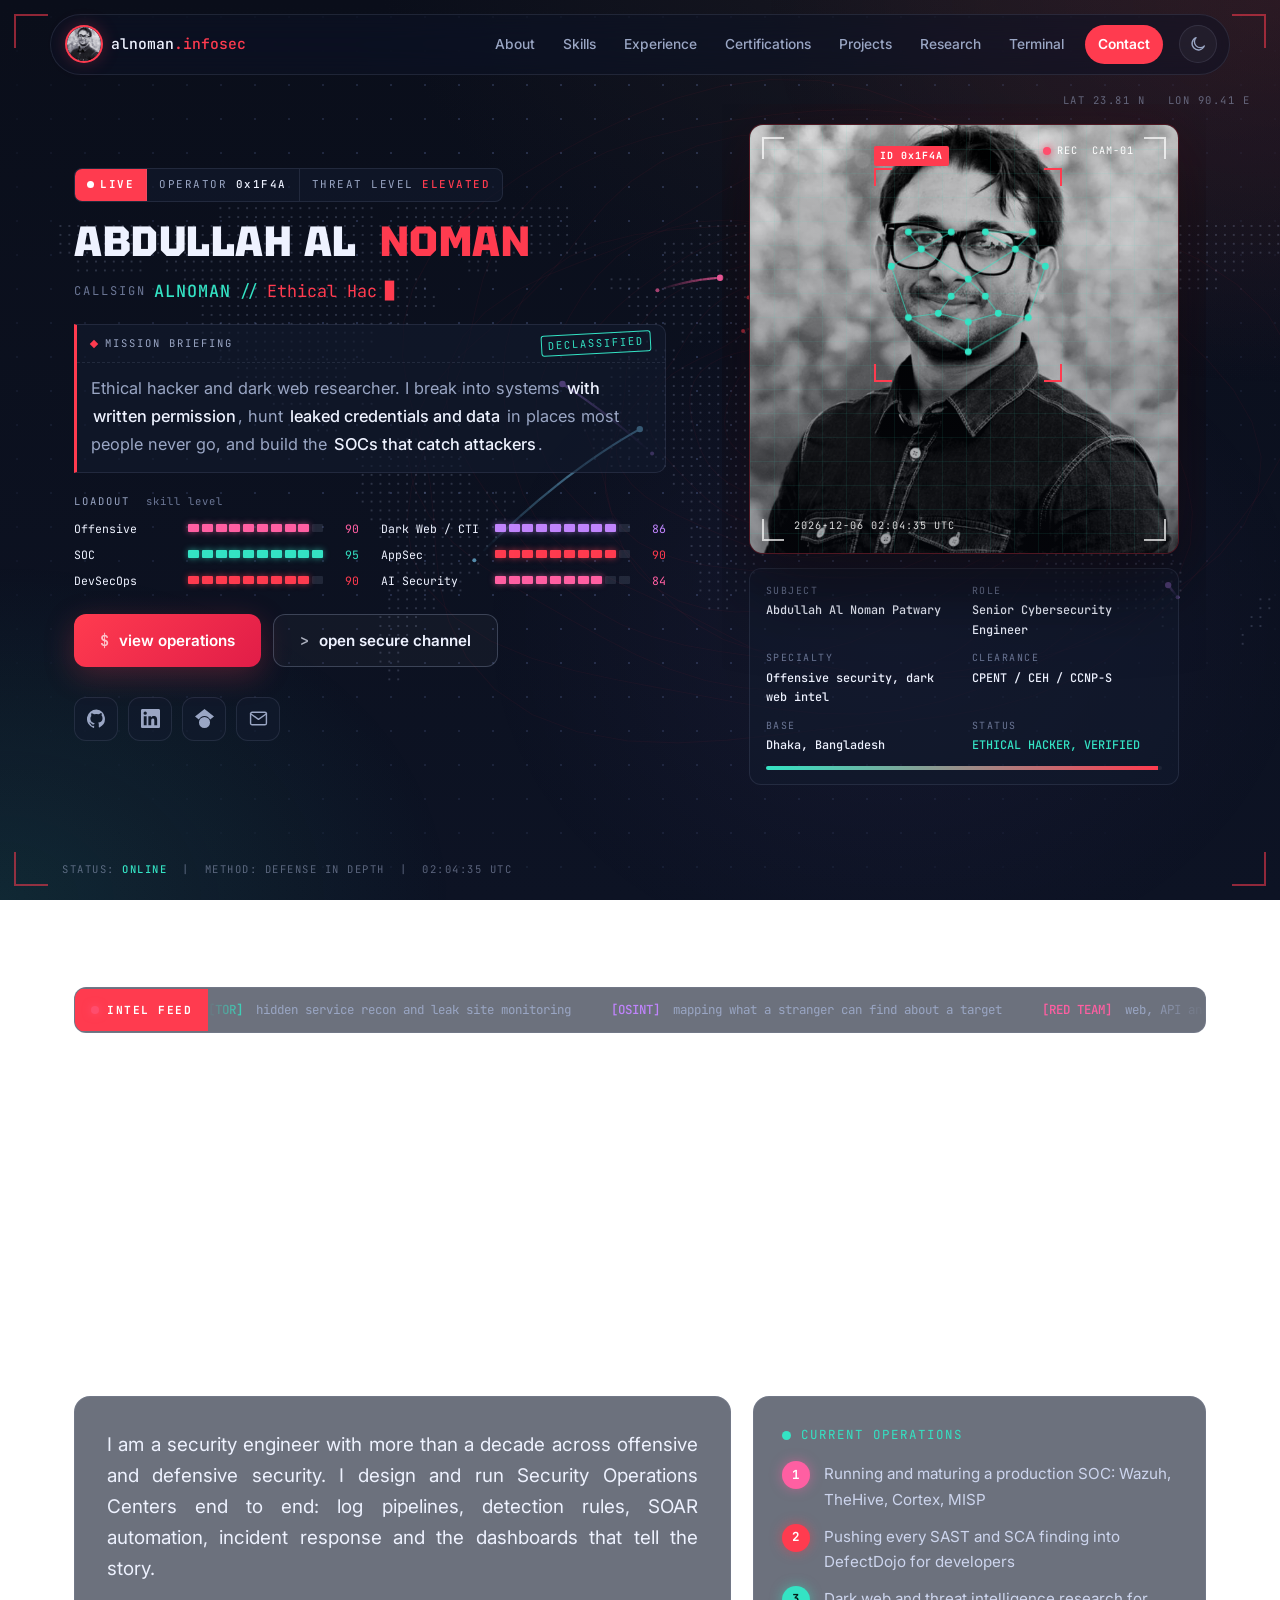
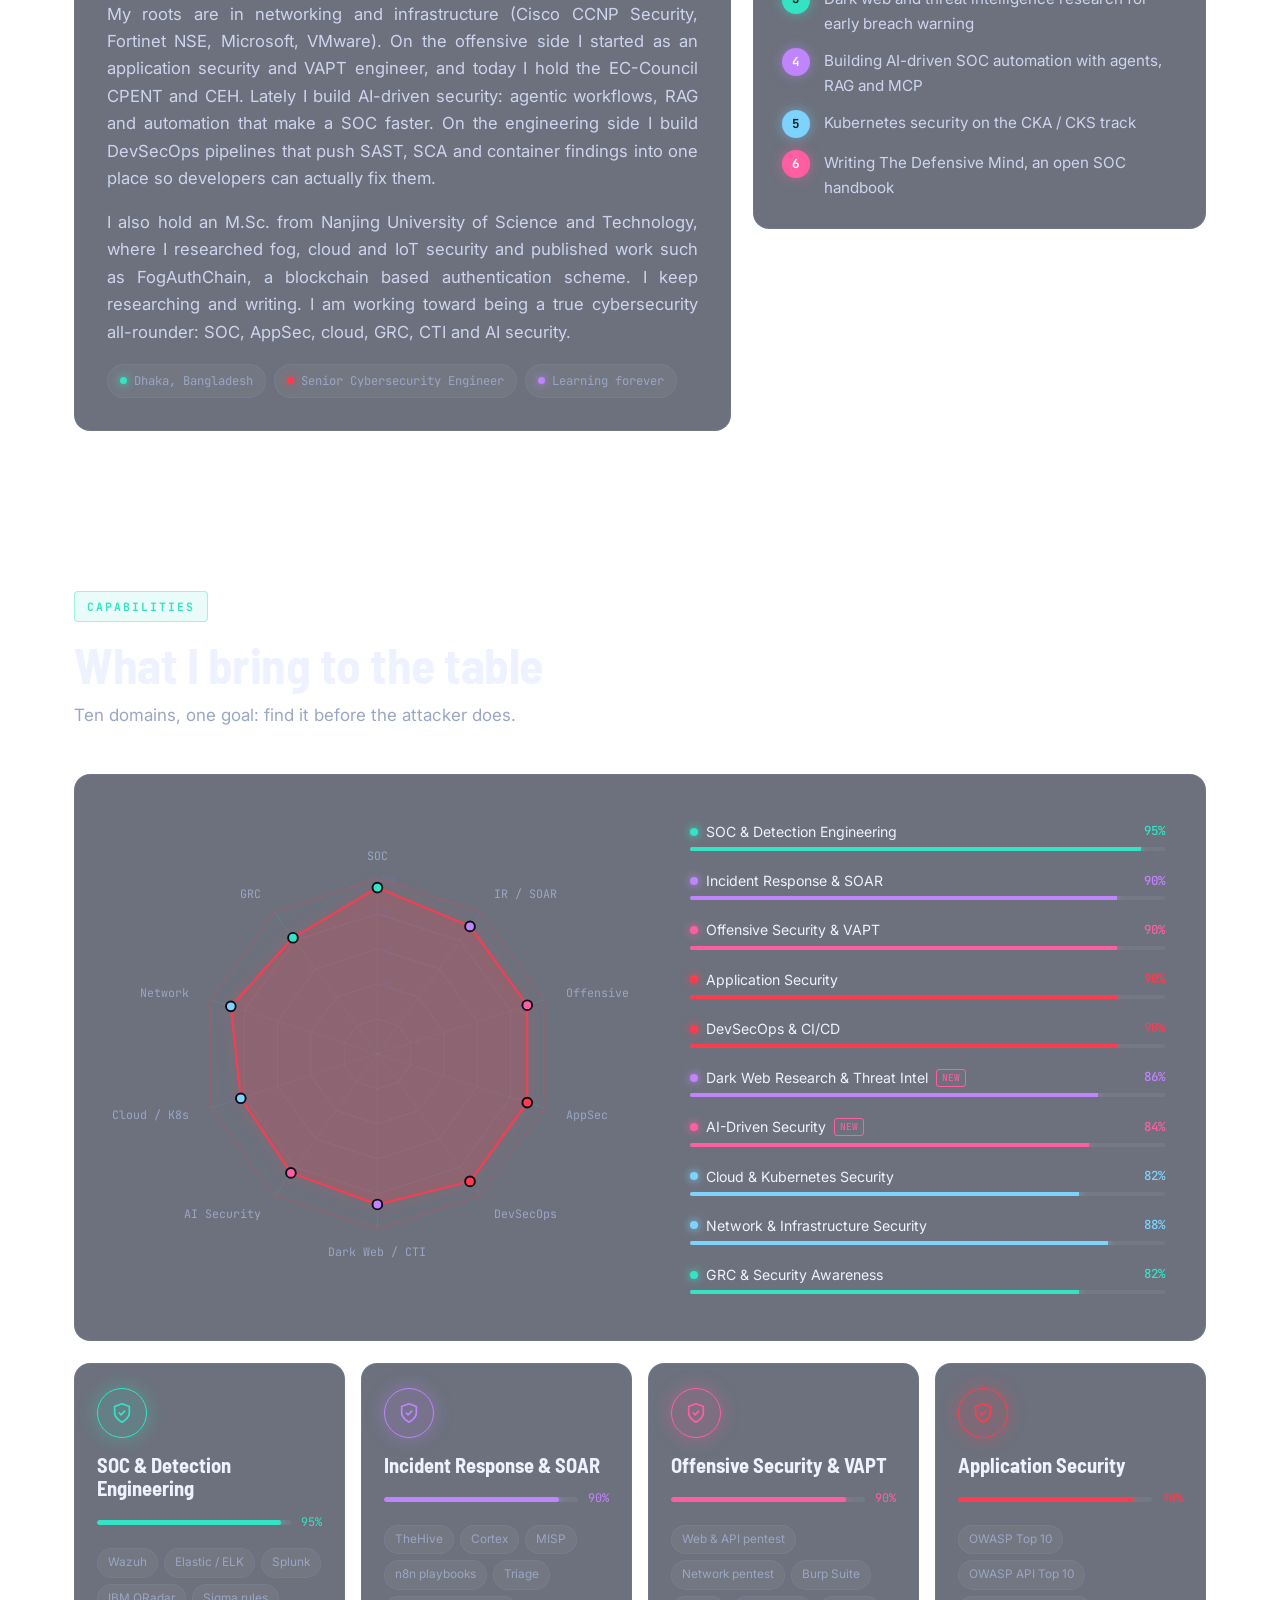
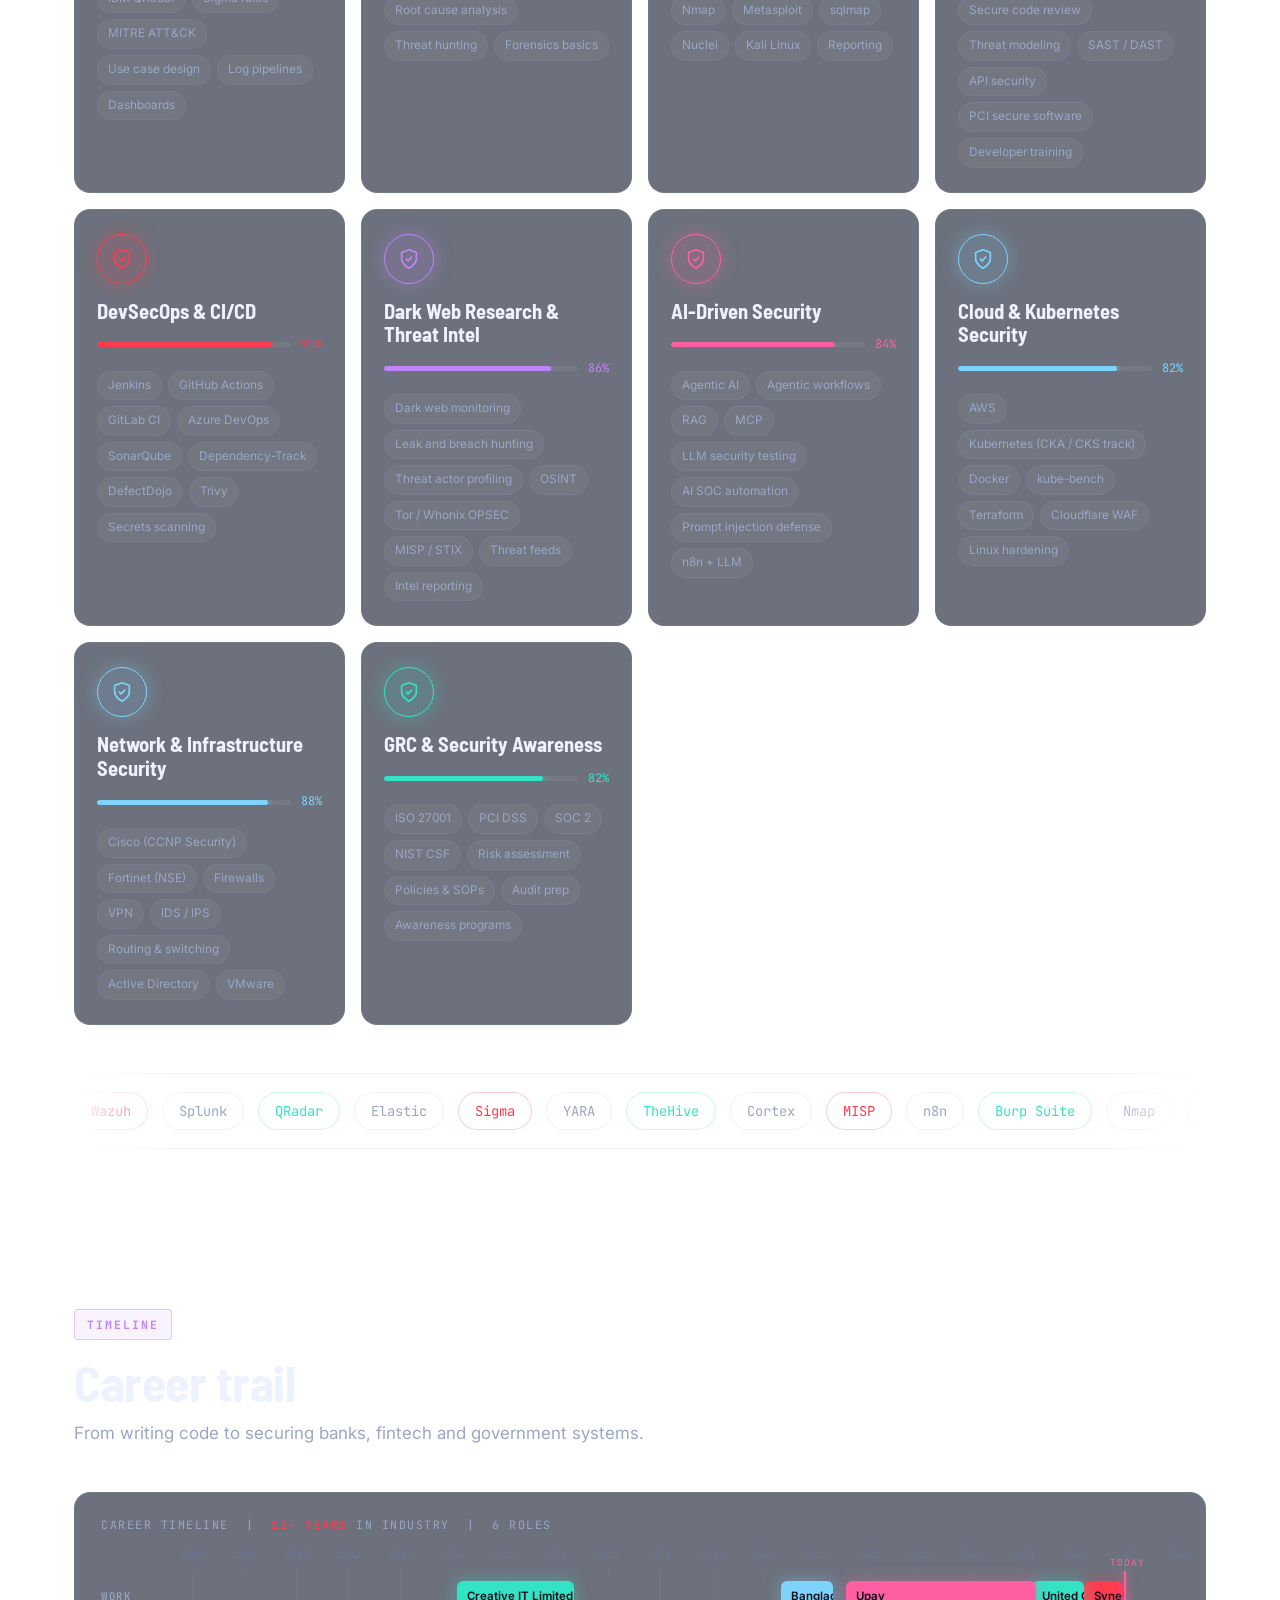
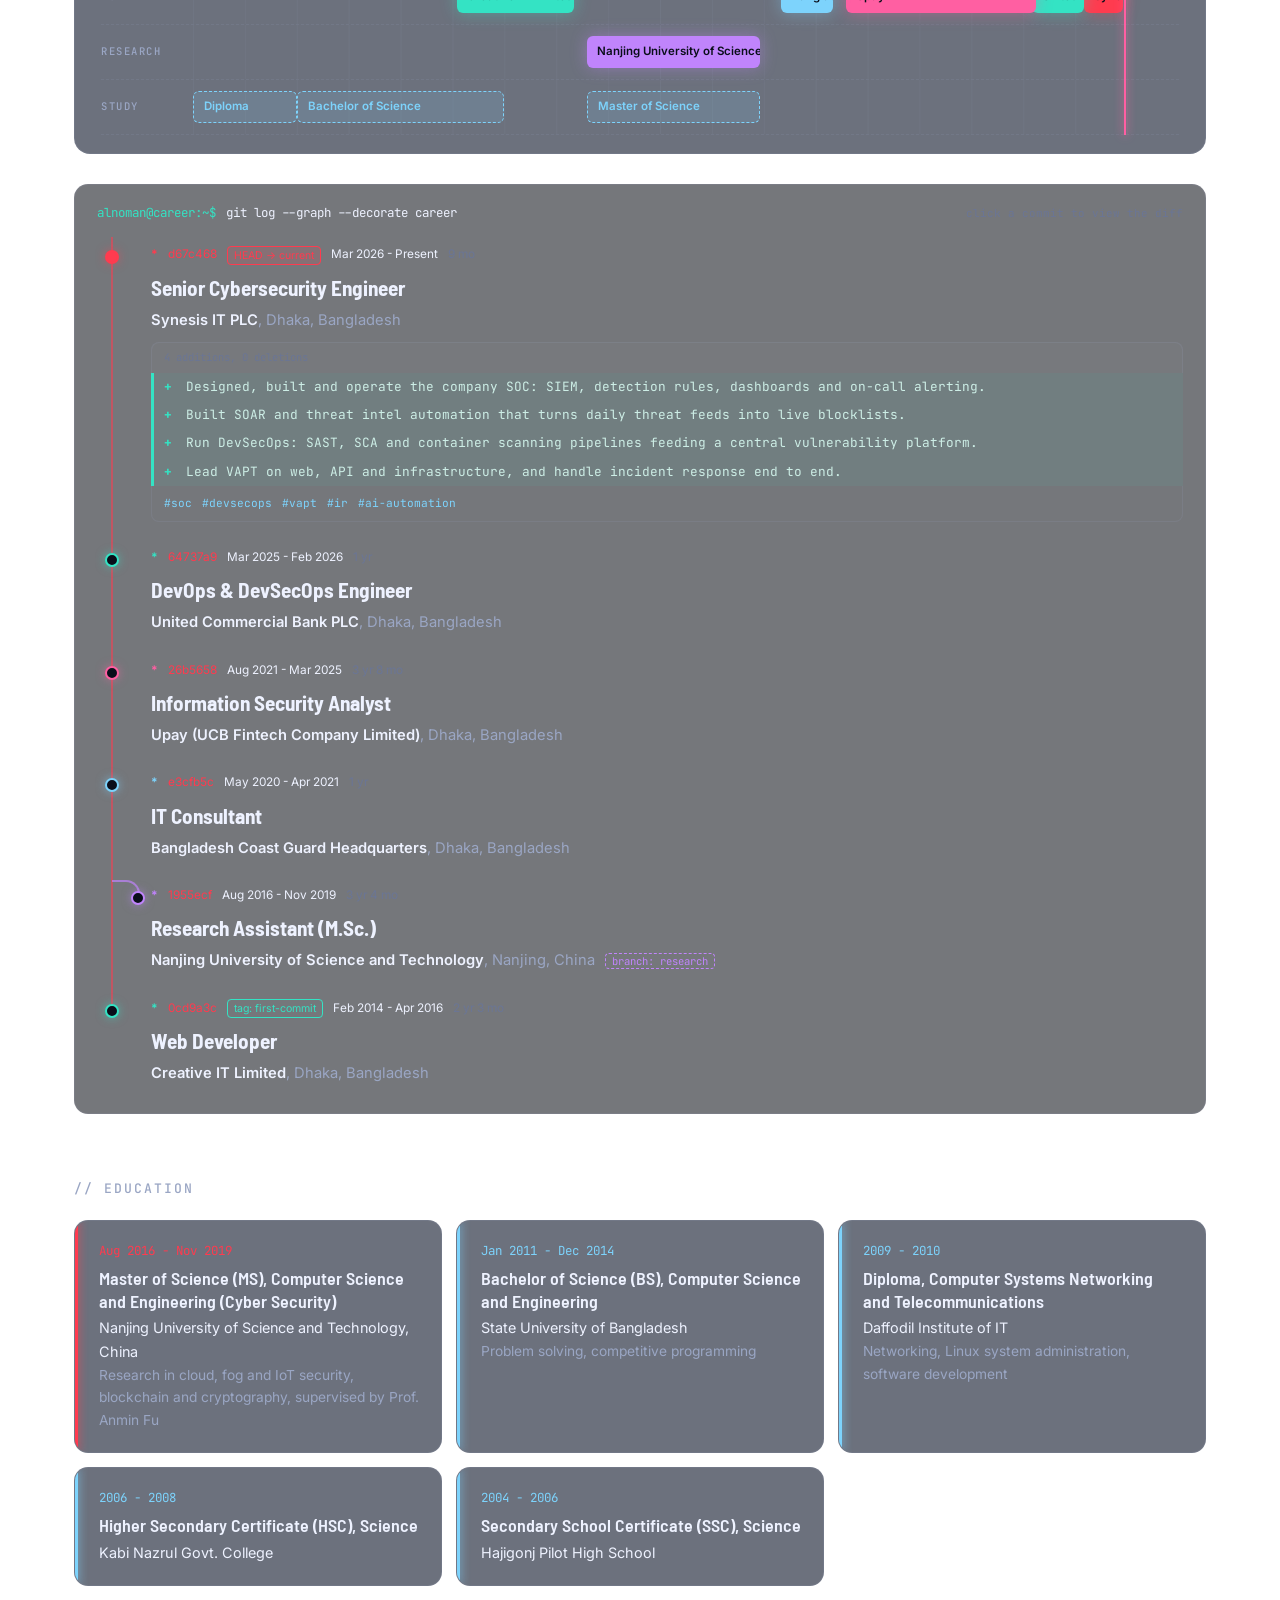
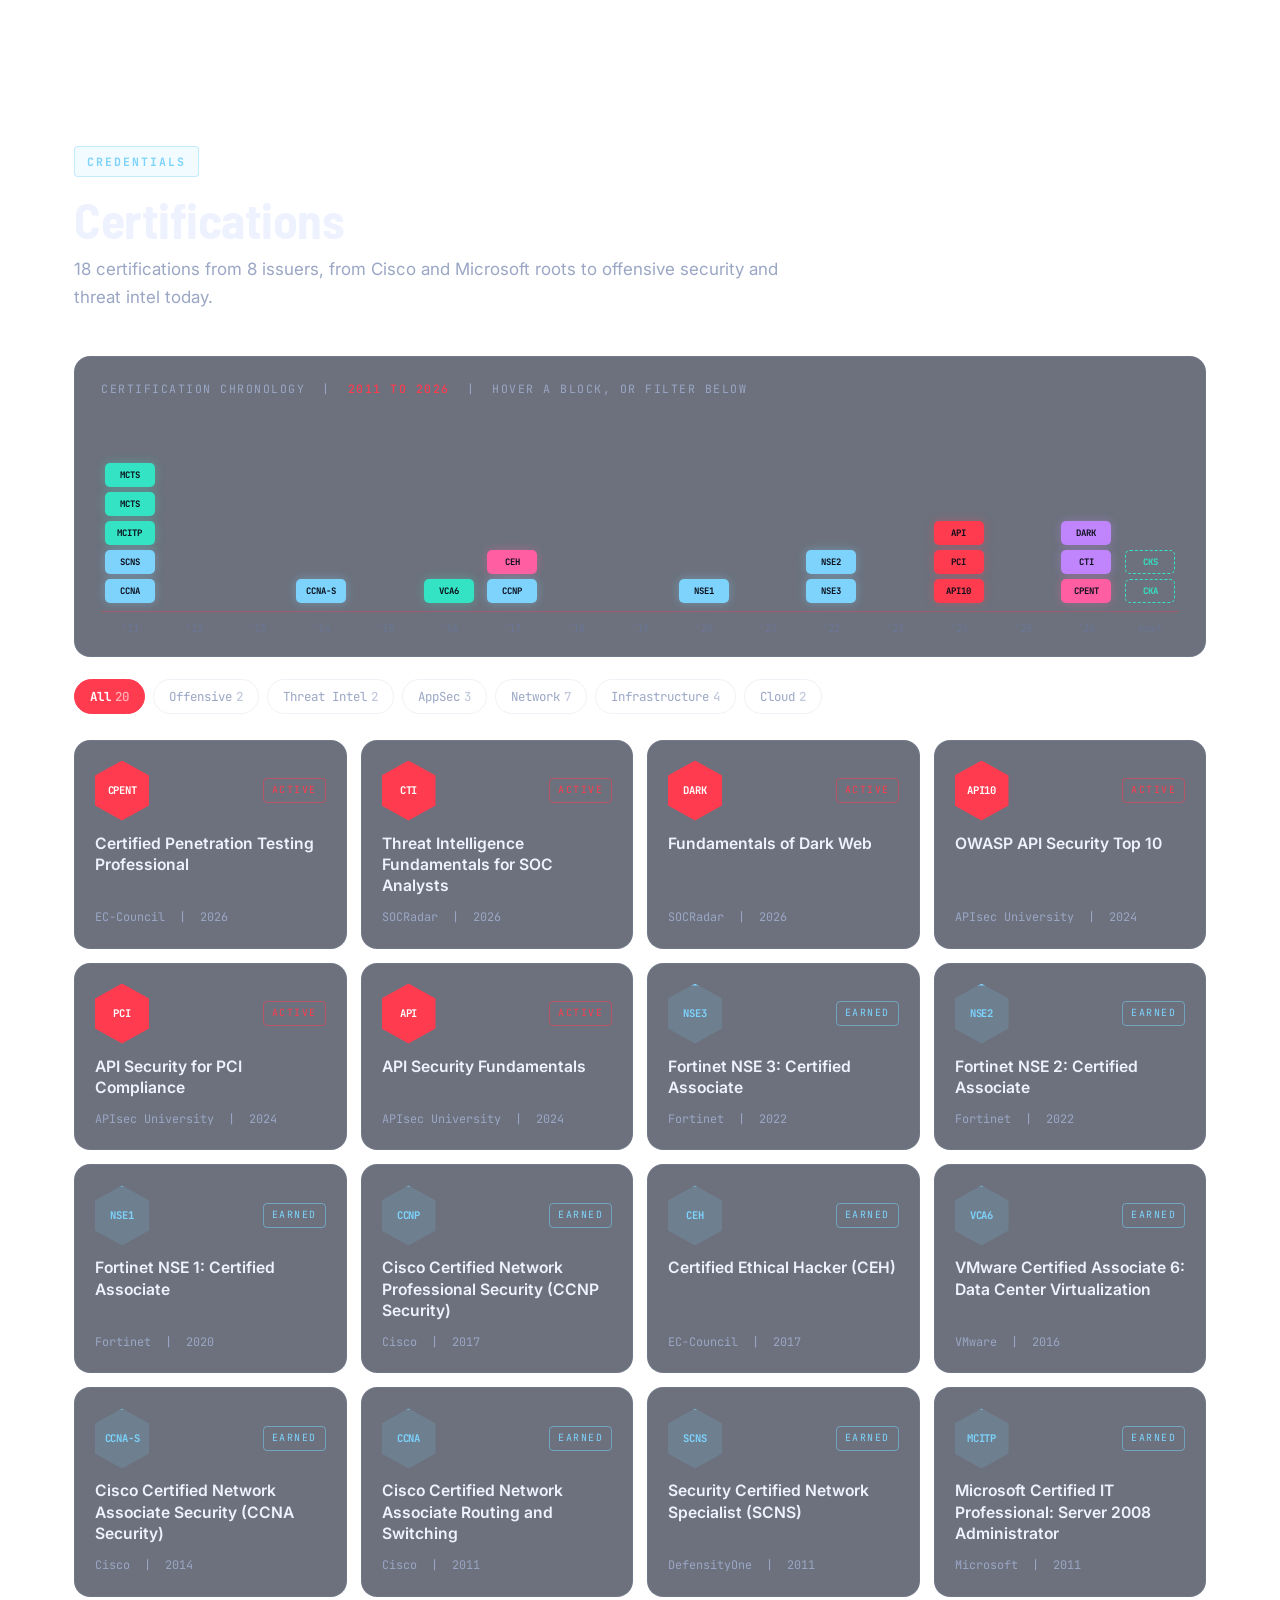
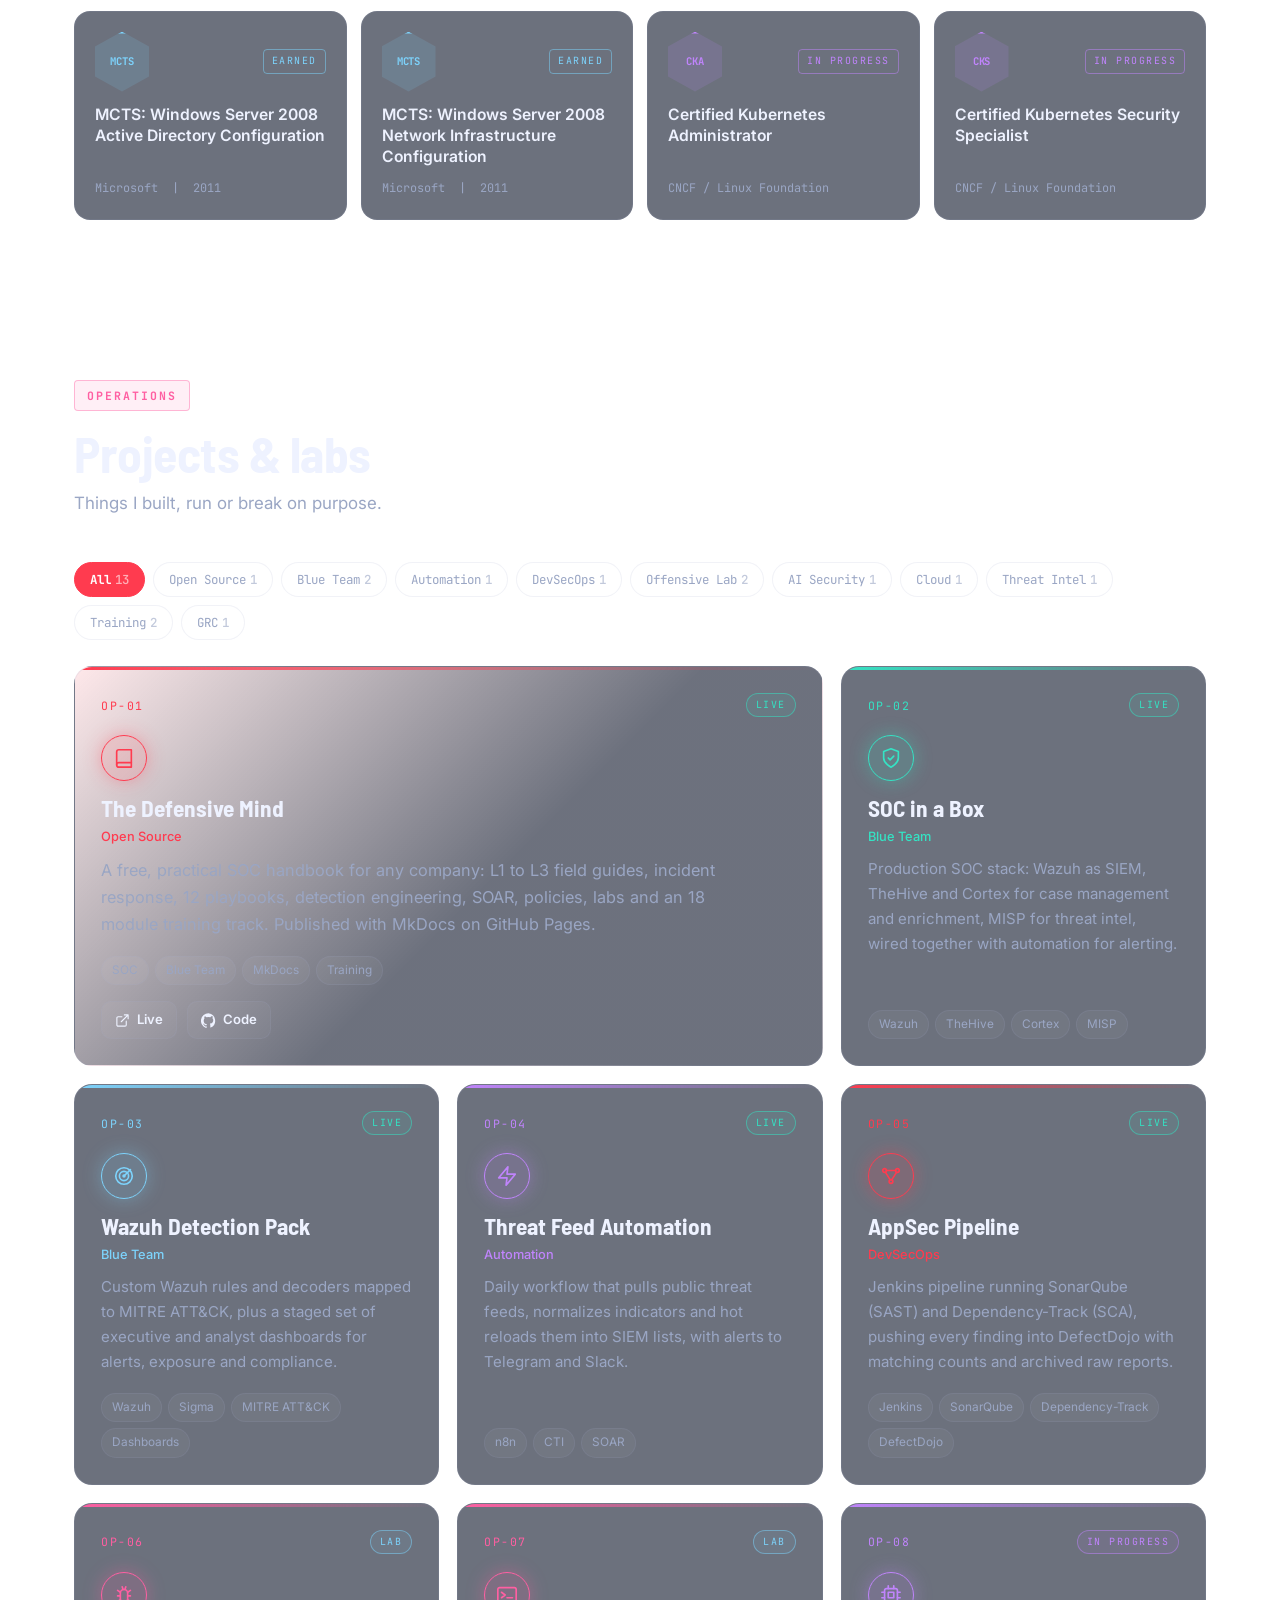
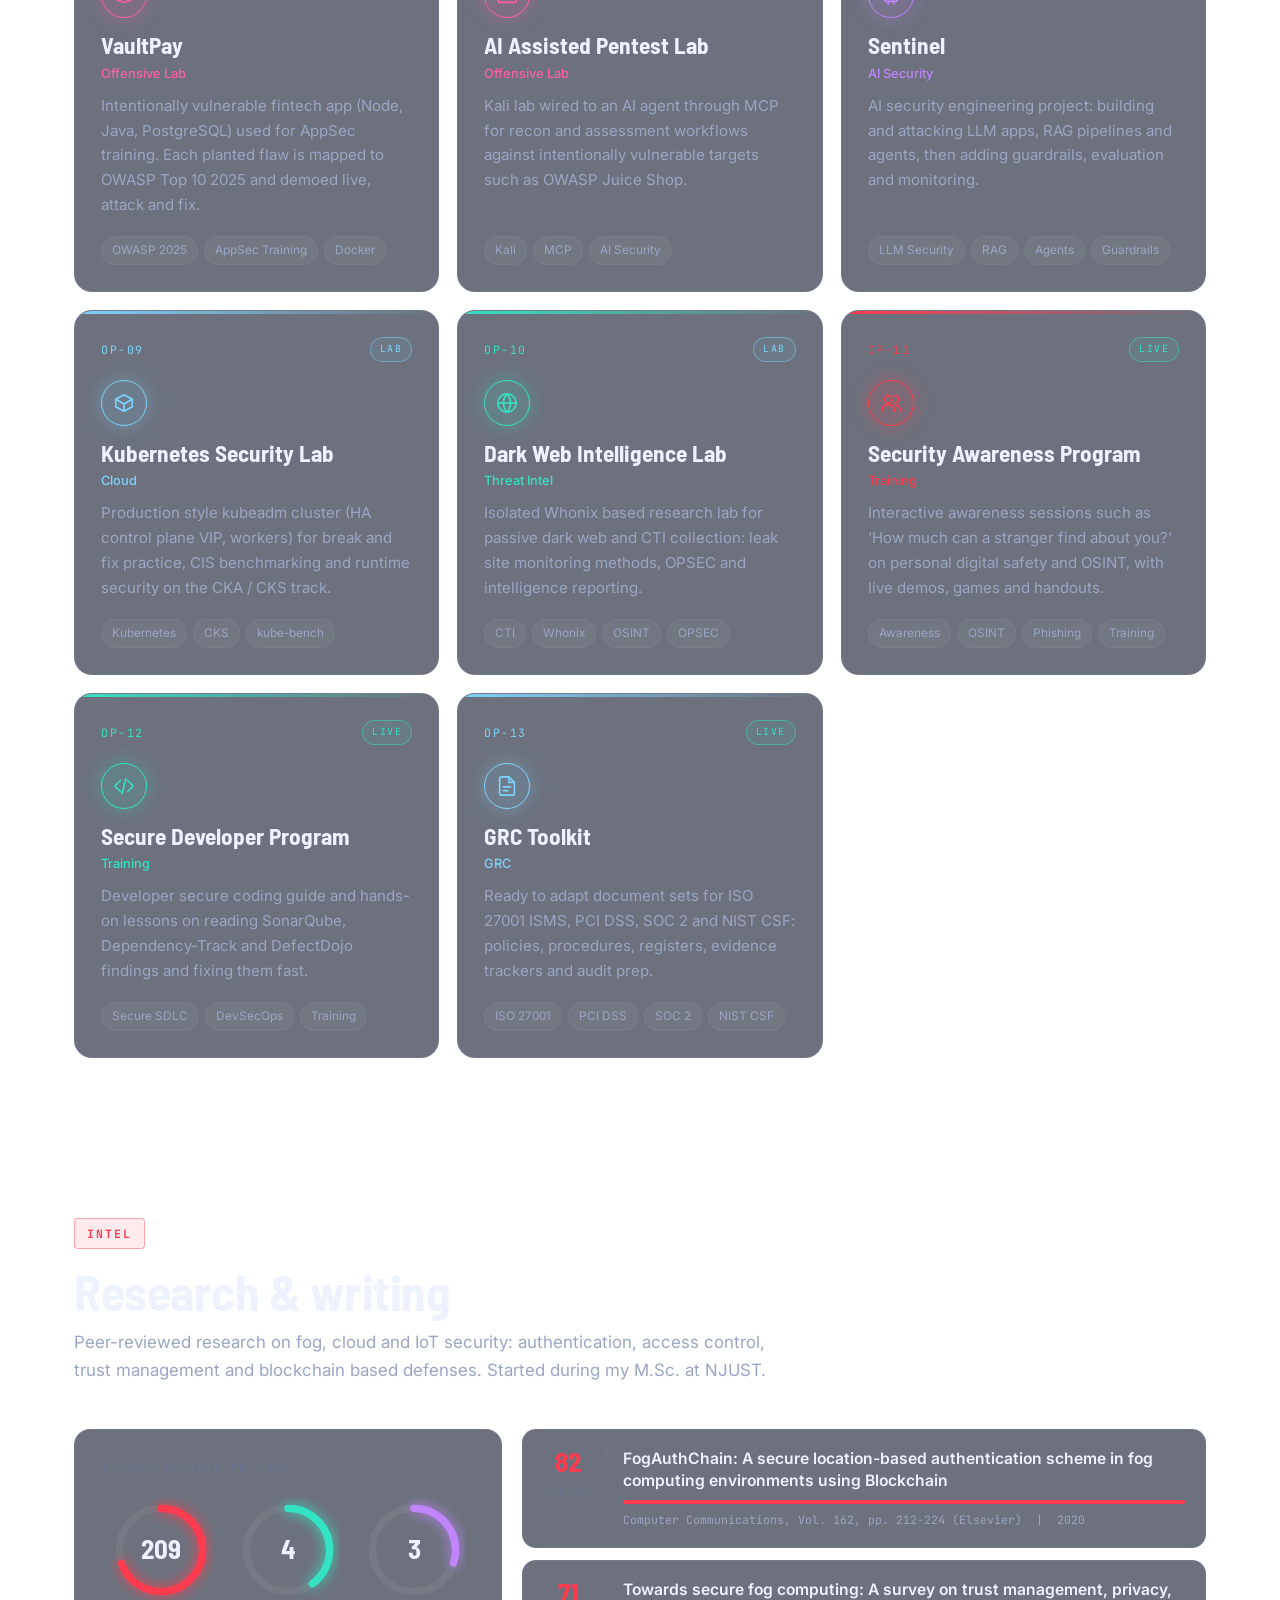
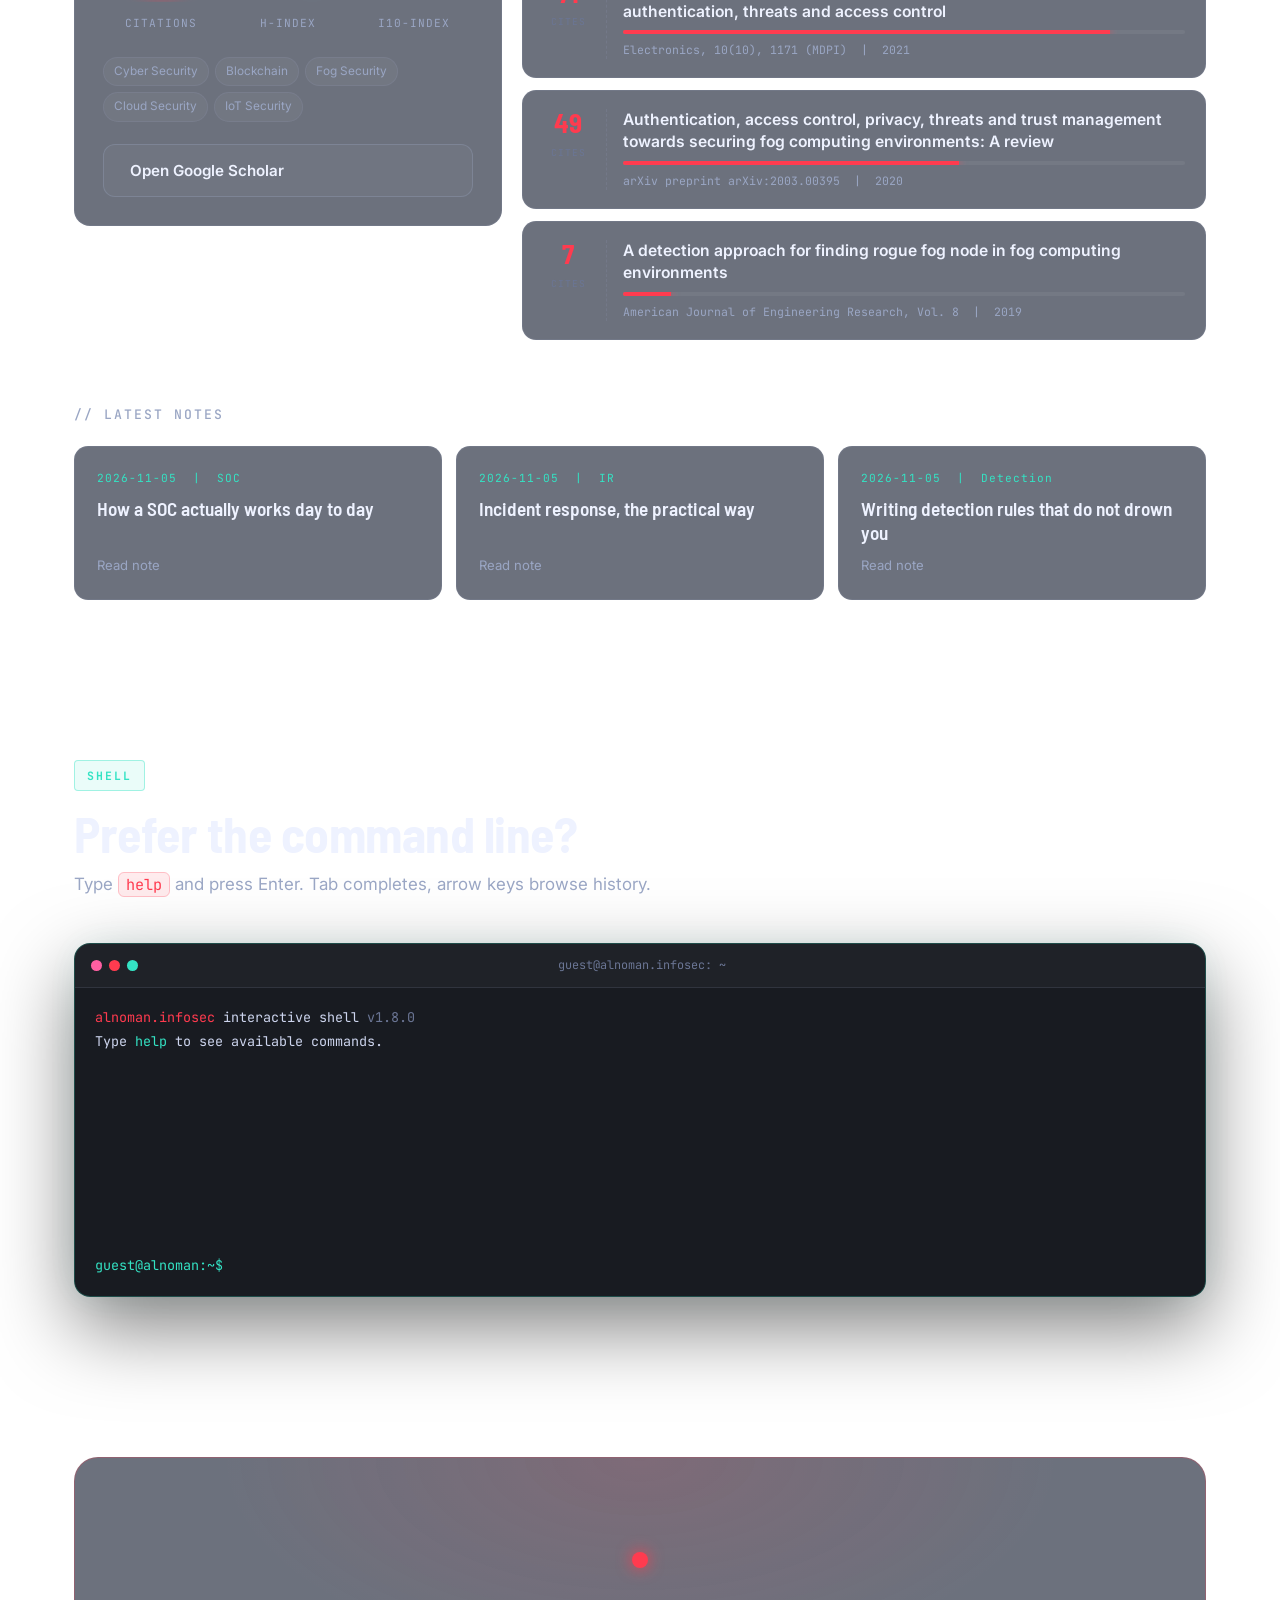
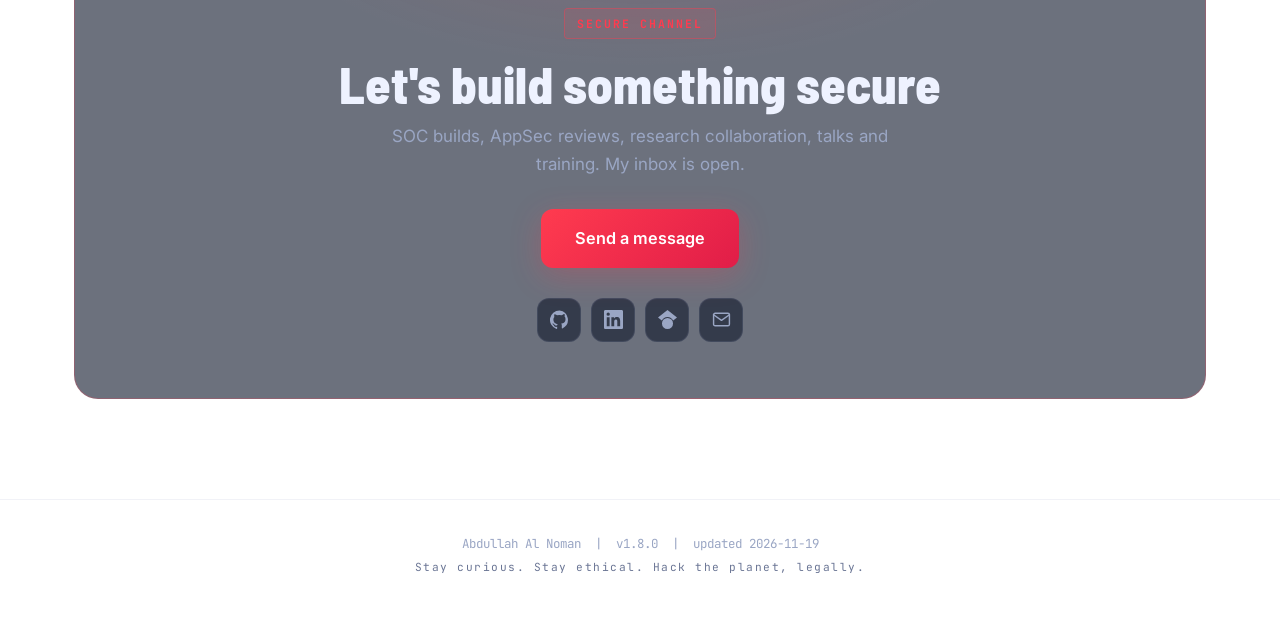
==== index.html @ 191110dc "v1.8.0: Unique pieces: live threat map background (simulated attacks to Dhaka) replaces particles, o" ====
<!doctype html>
<html lang="en">
<head>
  <meta charset="utf-8">
  <meta name="viewport" content="width=device-width, initial-scale=1">
  <title>Abdullah Al Noman | Senior Cybersecurity Engineer</title>
  <meta name="description" content="Abdullah Al Noman: Senior Cybersecurity Engineer. SOC, DevSecOps, Penetration Testing (CPENT, CEH), AI-driven security, Threat Intelligence and security research.">
  <meta name="theme-color" content="#0a0e1a">
  <meta property="og:title" content="Abdullah Al Noman | Senior Cybersecurity Engineer">
  <meta property="og:description" content="SOC architect, DevSecOps engineer, CPENT penetration tester and security researcher.">
  <meta property="og:type" content="website">
  <meta property="og:image" content="https://alnomanbd.github.io/assets/img/avatar.jpg">
  <link rel="icon" href="assets/img/favicon.png" type="image/png">
  <link rel="apple-touch-icon" href="assets/img/favicon.png">
  <script>
    /* apply saved theme before paint (dark is the default) */
    (function () { var t = null; try { t = localStorage.getItem("theme"); } catch (e) {}
      if (t === "light") document.documentElement.setAttribute("data-theme", "light"); })();
  </script>
  <link rel="preconnect" href="https://fonts.googleapis.com">
  <link rel="preconnect" href="https://fonts.gstatic.com" crossorigin>
  <link href="https://fonts.googleapis.com/css2?family=Barlow+Semi+Condensed:wght@500;600;700;800&family=Tektur:wght@600;700;800&family=Inter:wght@400;500;600&family=JetBrains+Mono:wght@400;500;700&display=swap" rel="stylesheet">
  <link rel="stylesheet" href="assets/css/style.css?v=1.8.0">
</head>
<body>
  <!-- boot -->
  <div id="boot" aria-hidden="true"><pre id="boot-log"></pre></div>

  <!-- background layers -->
  <canvas id="net" aria-hidden="true"></canvas>
  <div class="bg-dots" aria-hidden="true"></div>
  <div class="bg-glow" aria-hidden="true"></div>
  <svg class="bg-contours" aria-hidden="true" viewBox="0 0 1000 1000" preserveAspectRatio="xMidYMid slice"><g id="contours"></g></svg>
  <div class="hud" aria-hidden="true">
    <span class="hc tl"></span><span class="hc tr"></span><span class="hc bl"></span><span class="hc br"></span>
    <span class="hud-geo mono" id="hud-geo">LAT 23.81 N &nbsp; LON 90.41 E</span>
    <div class="tm-panel mono">
      <p class="tm-title"><i></i> LIVE THREAT MAP <span>simulated</span></p>
      <p class="tm-count">BLOCKED TODAY <b id="tm-count">0</b></p>
      <div class="tm-log" id="tm-log"></div>
    </div>
    <span class="hud-status mono">STATUS: <b>ONLINE</b> &nbsp;|&nbsp; METHOD: DEFENSE IN DEPTH &nbsp;|&nbsp; <span id="hud-clock"></span></span>
  </div>
  <div id="progress"></div>

  <!-- nav -->
  <header class="nav" id="nav">
    <a class="brand" href="#home" aria-label="Home">
      <span class="brand-mark"><img src="assets/img/avatar.jpg" alt="" width="34" height="34"></span>
      <span class="brand-text mono">alnoman<span class="amber">.infosec</span></span>
    </a>
    <div class="nav-tools">
      <button class="theme-btn" id="theme-btn" aria-label="Switch light or dark mode" title="Light / dark mode">
        <svg class="i-sun" viewBox="0 0 24 24" fill="none" stroke="currentColor" stroke-width="1.8" stroke-linecap="round"><circle cx="12" cy="12" r="4.2"/><path d="M12 2v2.2M12 19.8V22M4.9 4.9l1.6 1.6M17.5 17.5l1.6 1.6M2 12h2.2M19.8 12H22M4.9 19.1l1.6-1.6M17.5 6.5l1.6-1.6"/></svg>
        <svg class="i-moon" viewBox="0 0 24 24" fill="none" stroke="currentColor" stroke-width="1.8" stroke-linecap="round" stroke-linejoin="round"><path d="M20.5 14.5A8.5 8.5 0 1 1 9.5 3.5a7 7 0 0 0 11 11Z"/></svg>
      </button>
      <button class="menu-btn" id="menu-btn" aria-label="Open menu"><span></span><span></span><span></span></button>
    </div>
    <nav id="menu">
      <a href="#about">About</a>
      <a href="#skills">Skills</a>
      <a href="#experience">Experience</a>
      <a href="#certifications">Certifications</a>
      <a href="#projects">Projects</a>
      <a href="#research">Research</a>
      <a href="#terminal">Terminal</a>
      <a href="#contact" class="nav-cta">Contact</a>
    </nav>
  </header>

  <main>
    <!-- HERO -->
    <section id="home" class="hero">
      <div class="hero-inner">
        <div class="hero-left">
          <div class="op-bar mono">
            <span class="op-live"><i></i> LIVE</span>
            <span>OPERATOR <b>0x1F4A</b></span>
            <span class="op-threat">THREAT LEVEL <b>ELEVATED</b></span>
          </div>
          <h1 class="h-name" id="hero-name" aria-label="Abdullah Al Noman">
            <span class="h-first" id="h-first"></span>
            <span class="h-last" id="h-last"></span>
          </h1>
          <p class="h-role mono"><span class="cs">CALLSIGN</span> <b class="cs-name">ALNOMAN</b> <span class="h-arrow">//</span> <span id="typed"></span><span class="caret">&#9608;</span></p>
          <div class="brief">
            <div class="brief-head mono"><span><i></i> MISSION BRIEFING</span><span class="brief-stamp">DECLASSIFIED</span></div>
            <p class="h-tag" id="hero-tag"></p>
          </div>
          <div class="loadout">
            <p class="lo-title mono">LOADOUT <span>skill level</span></p>
            <div class="lo-grid mono" id="hero-chips"></div>
          </div>
          <div class="hero-actions">
            <a class="btn btn-primary" href="#projects"><span class="mono">$</span> view operations</a>
            <a class="btn btn-ghost" href="#contact"><span class="mono">&gt;</span> open secure channel</a>
          </div>
          <div class="socials" id="hero-social"></div>
        </div>

        <div class="hero-right">
          <figure class="scan" id="scan">
            <div class="scan-view">
              <img id="scan-img" src="assets/img/avatar.jpg" alt="Abdullah Al Noman" width="600" height="600">
              <span class="scan-grid" aria-hidden="true"></span>
              <span class="scan-line" aria-hidden="true"></span>
              <svg class="scan-mesh" viewBox="0 0 100 100" preserveAspectRatio="none" aria-hidden="true"><g id="mesh"></g></svg>
              <span class="lock" aria-hidden="true"><i></i><i></i><i></i><i></i><b class="mono">ID 0x1F4A</b></span>
              <span class="sc tl"></span><span class="sc tr"></span><span class="sc bl"></span><span class="sc br"></span>
              <span class="rec mono"><i></i> REC &nbsp;CAM-01</span>
              <span class="ts mono" id="scan-ts"></span>
            </div>
            <figcaption class="scan-read mono" id="scan-read"></figcaption>
          </figure>
        </div>
      </div>

      <div class="stats" id="stats"></div>
      <div class="ticker mono" aria-label="What I do"><span class="ticker-label"><i></i> INTEL FEED</span><div class="ticker-view"><div class="ticker-track" id="ticker"></div></div></div>
    </section>

    <!-- ABOUT -->
    <section id="about" class="section">
      <header class="sec-head reveal">
        <span class="tag mono">DOSSIER</span>
        <h2>Who I am</h2>
        <p class="sec-lead">Defender by day, breaker by permission, researcher at heart.</p>
      </header>
      <div class="about-grid">
        <div class="about-text glass reveal" id="about-text"></div>
        <div class="now-card glass reveal">
          <p class="mono now-title"><span class="pulse"></span> CURRENT OPERATIONS</p>
          <ol id="now-list"></ol>
        </div>
      </div>
    </section>

    <!-- SKILLS -->
    <section id="skills" class="section">
      <header class="sec-head reveal">
        <span class="tag mono tag-teal">CAPABILITIES</span>
        <h2>What I bring to the table</h2>
        <p class="sec-lead" id="skills-lead"></p>
      </header>
      <div class="skill-chart glass reveal">
        <div class="radar-box"><svg id="radar" viewBox="0 0 560 520" role="img" aria-label="Skill radar chart"></svg></div>
        <div class="skill-bars" id="skill-bars"></div>
      </div>
      <div class="skills-grid" id="skills-grid"></div>
      <div class="marquee reveal" aria-label="Tools I use"><div class="marquee-track" id="arsenal"></div></div>
    </section>

    <!-- EXPERIENCE -->
    <section id="experience" class="section">
      <header class="sec-head reveal">
        <span class="tag mono tag-lilac">TIMELINE</span>
        <h2>Career trail</h2>
        <p class="sec-lead">From writing code to securing banks, fintech and government systems.</p>
      </header>
      <div class="gantt glass reveal" id="gantt"></div>
      <div class="gitlog" id="timeline"></div>
      <h3 class="sub-head mono reveal">// EDUCATION</h3>
      <div class="edu" id="edu"></div>
    </section>

    <!-- CERTIFICATIONS -->
    <section id="certifications" class="section">
      <header class="sec-head reveal">
        <span class="tag mono tag-sky">CREDENTIALS</span>
        <h2>Certifications</h2>
        <p class="sec-lead" id="cert-lead"></p>
      </header>
      <div class="chrono glass reveal" id="chrono"></div>
      <div class="pills mono reveal" id="cert-filters"></div>
      <div class="certs" id="certs"></div>
    </section>

    <!-- PROJECTS -->
    <section id="projects" class="section">
      <header class="sec-head reveal">
        <span class="tag mono tag-coral">OPERATIONS</span>
        <h2>Projects &amp; labs</h2>
        <p class="sec-lead">Things I built, run or break on purpose.</p>
      </header>
      <div class="pills mono reveal" id="filters"></div>
      <div class="projects-grid" id="projects-grid"></div>
    </section>

    <!-- RESEARCH -->
    <section id="research" class="section">
      <header class="sec-head reveal">
        <span class="tag mono">INTEL</span>
        <h2>Research &amp; writing</h2>
        <p class="sec-lead" id="research-lead"></p>
      </header>
      <div class="research-grid">
        <div class="metrics glass reveal" id="metrics"></div>
        <div class="papers reveal" id="papers"></div>
      </div>
      <h3 class="sub-head mono reveal">// LATEST NOTES</h3>
      <div class="posts" id="posts"></div>
    </section>

    <!-- TERMINAL -->
    <section id="terminal" class="section">
      <header class="sec-head reveal">
        <span class="tag mono tag-teal">SHELL</span>
        <h2>Prefer the command line?</h2>
        <p class="sec-lead">Type <code>help</code> and press Enter. Tab completes, arrow keys browse history.</p>
      </header>
      <div class="term reveal" id="shell">
        <div class="term-bar"><span class="dot r"></span><span class="dot y"></span><span class="dot g"></span><span class="term-title mono">guest@alnoman.infosec: ~</span></div>
        <div class="term-body mono" id="shell-out"></div>
        <div class="shell-input mono"><span class="ps1">guest@alnoman:~$</span><input id="shell-in" autocomplete="off" spellcheck="false" aria-label="Terminal input"></div>
      </div>
    </section>

    <!-- CONTACT -->
    <section id="contact" class="section contact">
      <div class="contact-box reveal">
        <div class="ping" aria-hidden="true"><span></span><span></span><span></span><i></i></div>
        <span class="tag mono">SECURE CHANNEL</span>
        <h2>Let's build something secure</h2>
        <p class="sec-lead">SOC builds, AppSec reviews, research collaboration, talks and training. My inbox is open.</p>
        <a class="btn btn-primary big" id="mail-btn" href="#">Send a message</a>
        <div class="socials center" id="contact-links"></div>
      </div>
    </section>
  </main>

  <footer class="footer mono">
    <p><span id="foot-name"></span> &nbsp;|&nbsp; v<span id="version"></span> &nbsp;|&nbsp; updated <span id="updated"></span></p>
    <p class="muted tiny">Stay curious. Stay ethical. Hack the planet, legally.</p>
  </footer>

  <button class="to-top" id="to-top" aria-label="Back to top" title="Back to top">
    <svg class="ring" viewBox="0 0 48 48" aria-hidden="true"><circle cx="24" cy="24" r="21"/><circle class="ring-val" id="ring-val" cx="24" cy="24" r="21"/></svg>
    <svg class="arrow" viewBox="0 0 24 24" fill="none" stroke="currentColor" stroke-width="2" stroke-linecap="round" stroke-linejoin="round" aria-hidden="true"><path d="M12 19V5M5.5 11.5 12 5l6.5 6.5"/></svg>
  </button>
  <div class="tip mono" id="tip" role="tooltip"></div>

  <script src="data/site.js?v=1.8.0"></script>
  <script src="assets/js/main.js?v=1.8.0"></script>
</body>
</html>
---- assets/css/style.css ----
/* ============================================================
   alnoman.infosec : "Intel Map" theme
   deep navy, amber = intel, teal = safe, coral = danger,
   lilac + sky as supporting accents. HUD brackets, dot grid,
   topographic contours, constellation network, radar.
   ============================================================ */
:root {
  --bg: #0a0e1a;
  --bg2: #0d1324;
  --surface: rgba(19, 26, 46, 0.62);
  --surface-hi: rgba(26, 35, 62, 0.8);
  --line: rgba(154, 166, 196, 0.14);
  --line-hi: rgba(255,59,79, 0.45);
  --text: #eef2ff;
  --text2: #9aa6c4;
  --muted: #6b7695;
  --amber: #ff3b4f;
  --teal: #34e3c4;
  --coral: #ff5fa2;
  --lilac: #c084fc;
  --sky: #7dd3fc;
  --head: "Barlow Semi Condensed", "Bahnschrift", system-ui, sans-serif;
  --body: "Inter", "Segoe UI", system-ui, sans-serif;
  --mono: "JetBrains Mono", Consolas, ui-monospace, monospace;
  --r: 16px;
  --ease: cubic-bezier(.2, .8, .2, 1);
}

* { box-sizing: border-box; margin: 0; padding: 0; }
html { scroll-behavior: smooth; scroll-padding-top: 84px; overflow-x: hidden; }
body {
  background: radial-gradient(1200px 800px at 85% -10%, #1c1a22 0%, transparent 60%), linear-gradient(180deg, var(--bg) 0%, var(--bg2) 100%);
  background-attachment: fixed;
  color: var(--text);
  font-family: var(--body);
  font-size: 16px;
  line-height: 1.65;
  overflow-x: hidden;
  -webkit-font-smoothing: antialiased;
}
::selection { background: var(--amber); color: #ffffff; }
a { color: var(--amber); text-decoration: none; }
img { max-width: 100%; display: block; }
code { font-family: var(--mono); font-size: .9em; color: var(--amber); background: rgba(255,59,79,.1); border: 1px solid rgba(255,59,79,.25); padding: 1px 7px; border-radius: 6px; }
.mono { font-family: var(--mono); }
.amber { color: var(--amber); } .teal { color: var(--teal); } .coral { color: var(--coral); }
.muted { color: var(--muted); }
.small { font-size: .85rem; } .tiny { font-size: .7rem; letter-spacing: 1.5px; }

::-webkit-scrollbar { width: 9px; }
::-webkit-scrollbar-track { background: var(--bg); }
::-webkit-scrollbar-thumb { background: #232d4a; border-radius: 5px; }
::-webkit-scrollbar-thumb:hover { background: var(--amber); }

/* ---------- background ---------- */
#net { position: fixed; inset: 0; z-index: -4; }
.bg-dots {
  position: fixed; inset: 0; z-index: -5; pointer-events: none;
  background-image: radial-gradient(rgba(110, 130, 190, .28) 1.1px, transparent 1.3px);
  background-size: 34px 34px;
  mask-image: radial-gradient(ellipse at 50% 40%, #000 35%, transparent 85%);
}
.bg-glow { position: fixed; inset: 0; z-index: -6; pointer-events: none;
  background:
    radial-gradient(700px 520px at 0% 100%, rgba(52, 227, 196, .10), transparent 65%),
    radial-gradient(800px 600px at 100% 0%, rgba(255,59,79, .09), transparent 65%),
    radial-gradient(600px 500px at 70% 70%, rgba(192, 132, 252, .05), transparent 70%);
}
.bg-contours { position: fixed; right: 0; top: 0; width: 72vw; height: 100vh; z-index: -5; opacity: .5; pointer-events: none; }
.bg-contours path { fill: none; stroke: rgba(255,59,79, .09); stroke-width: 1.2; }

.hud { position: fixed; inset: 0; z-index: 60; pointer-events: none; }
.hc { position: absolute; width: 34px; height: 34px; border: 2px solid rgba(255,59,79, .55); }
.hc.tl { top: 14px; left: 14px; border-right: 0; border-bottom: 0; }
.hc.tr { top: 14px; right: 14px; border-left: 0; border-bottom: 0; }
.hc.bl { bottom: 14px; left: 14px; border-right: 0; border-top: 0; }
.hc.br { bottom: 14px; right: 14px; border-left: 0; border-top: 0; }
.hud-geo, .hud-status { position: absolute; font-size: .66rem; letter-spacing: 1.5px; color: rgba(154, 166, 196, .55); }
.hud-geo { top: 92px; right: 30px; }
.hud-status { bottom: 22px; left: 62px; }
.hud-status b { color: var(--teal); font-weight: 500; }
.hud-geo, .hud-status { transition: opacity .4s; }
.past-hero .hud-geo, .past-hero .hud-status { opacity: 0; }
#progress { position: fixed; top: 0; left: 0; height: 2px; width: 0; z-index: 120; background: linear-gradient(90deg, var(--teal), var(--amber), var(--coral)); box-shadow: 0 0 12px rgba(255,59,79,.6); }

/* ---------- boot ---------- */
#boot { position: fixed; inset: 0; z-index: 300; background: #05070d; display: flex; align-items: center; justify-content: center; padding: 24px; transition: opacity .6s, visibility .6s; }
#boot.done { opacity: 0; visibility: hidden; }
#boot-log { font-family: var(--mono); font-size: clamp(.72rem, 1.6vw, .92rem); line-height: 1.85; color: var(--text2); white-space: pre-wrap; max-width: 720px; width: 100%; }
#boot-log .ok { color: var(--teal); } #boot-log .warn { color: var(--amber); } #boot-log .dim { color: #3a4566; } #boot-log .hi { color: var(--amber); font-weight: 700; }

/* ---------- nav ---------- */
.nav {
  position: fixed; top: 14px; left: 50%; transform: translateX(-50%); z-index: 100;
  width: min(1180px, calc(100% - 96px));
  display: flex; align-items: center; justify-content: space-between; gap: 16px;
  padding: 10px 12px 10px 16px; border-radius: 999px;
  background: rgba(13, 19, 36, .55); border: 1px solid var(--line);
  backdrop-filter: blur(16px) saturate(140%); -webkit-backdrop-filter: blur(16px) saturate(140%);
  transition: background .3s, border-color .3s, box-shadow .3s;
}
.nav.scrolled { background: rgba(10, 14, 26, .82); border-color: rgba(255,59,79,.18); box-shadow: 0 12px 40px rgba(0,0,0,.35); }
.brand { display: flex; align-items: center; gap: 10px; color: var(--text); }
.brand-mark {
  width: 34px; height: 34px; border-radius: 10px; display: grid; place-items: center;
  font-family: var(--head); font-weight: 800; font-size: .95rem; color: #ffffff;
  background: linear-gradient(135deg, var(--amber), #e11d48); box-shadow: 0 0 18px rgba(255,59,79,.35);
}
.brand-text { font-size: .92rem; font-weight: 500; }
.nav nav { display: flex; align-items: center; gap: 2px; }
.nav nav a {
  font-size: .86rem; font-weight: 500; color: var(--text2); padding: 8px 13px; border-radius: 999px;
  transition: color .2s, background .2s;
}
.nav nav a:hover { color: var(--text); background: rgba(255,255,255,.05); }
.nav nav a.active { color: var(--amber); background: rgba(255,59,79,.1); }
.nav nav a.nav-cta { color: #ffffff; background: var(--amber); font-weight: 600; margin-left: 6px; }
.nav nav a.nav-cta:hover { box-shadow: 0 0 22px rgba(255,59,79,.5); }
.menu-btn { display: none; width: 40px; height: 40px; border-radius: 50%; border: 1px solid var(--line); background: transparent; cursor: pointer; position: relative; z-index: 130; }
.menu-btn span { position: absolute; left: 11px; right: 11px; height: 2px; background: var(--amber); border-radius: 2px; transition: .3s; }
.menu-btn span:nth-child(1) { top: 13px; } .menu-btn span:nth-child(2) { top: 19px; } .menu-btn span:nth-child(3) { top: 25px; }
.menu-btn.open span:nth-child(1) { top: 19px; transform: rotate(45deg); }
.menu-btn.open span:nth-child(2) { opacity: 0; }
.menu-btn.open span:nth-child(3) { top: 19px; transform: rotate(-45deg); }

/* ---------- buttons ---------- */
.btn {
  display: inline-flex; align-items: center; gap: 10px; padding: 13px 26px; border-radius: 12px;
  font-family: var(--body); font-weight: 600; font-size: .95rem; position: relative; overflow: hidden;
  transition: transform .25s var(--ease), box-shadow .25s, background .25s, color .25s;
}
.btn-primary { color: #ffffff; background: linear-gradient(135deg, var(--amber), #e11d48); box-shadow: 0 8px 30px rgba(255,59,79,.25); }
.btn-primary::after { content: ""; position: absolute; inset: 0; background: linear-gradient(110deg, transparent 30%, rgba(255,255,255,.5) 50%, transparent 70%); transform: translateX(-120%); transition: transform .7s; }
.btn-primary:hover { transform: translateY(-2px); box-shadow: 0 14px 40px rgba(255,59,79,.4); }
.btn-primary:hover::after { transform: translateX(120%); }
.btn-ghost { color: var(--text); border: 1px solid rgba(154,166,196,.3); background: rgba(255,255,255,.03); }
.btn-ghost:hover { border-color: var(--teal); color: var(--teal); transform: translateY(-2px); box-shadow: 0 0 24px rgba(52,227,196,.18); }
.btn.big { padding: 16px 34px; font-size: 1.02rem; }

/* ---------- tags + section heads ---------- */
.tag {
  display: inline-block; font-size: .72rem; font-weight: 700; letter-spacing: 2px; padding: 5px 12px;
  color: var(--amber); background: rgba(255,59,79,.1); border: 1px solid rgba(255,59,79,.4); border-radius: 4px;
}
.tag-teal { color: var(--teal); background: rgba(52,227,196,.1); border-color: rgba(52,227,196,.4); }
.tag-coral { color: var(--coral); background: rgba(255,95,162,.1); border-color: rgba(255,95,162,.4); }
.tag-lilac { color: var(--lilac); background: rgba(192,132,252,.1); border-color: rgba(192,132,252,.4); }
.tag-sky { color: var(--sky); background: rgba(125,211,252,.1); border-color: rgba(125,211,252,.4); }
.section { max-width: 1180px; margin: 0 auto; padding: 120px 24px 40px; }
.sec-head { margin-bottom: 44px; max-width: 720px; }
.sec-head h2 { font-family: var(--head); font-weight: 700; font-size: clamp(2rem, 4.4vw, 3.1rem); line-height: 1.08; letter-spacing: -.5px; margin: 16px 0 10px; }
.sec-lead { color: var(--text2); font-size: 1.06rem; }
.sub-head { color: var(--text2); font-size: .82rem; letter-spacing: 2px; margin: 64px 0 20px; font-weight: 500; }
.glass { background: var(--surface); border: 1px solid var(--line); border-radius: var(--r); backdrop-filter: blur(10px); -webkit-backdrop-filter: blur(10px); }

.reveal { opacity: 0; transform: translateY(26px); transition: opacity .8s var(--ease), transform .8s var(--ease); }
.reveal.in { opacity: 1; transform: none; }

/* ---------- hero ---------- */
.hero { min-height: 100vh; padding: 130px 24px 60px; max-width: 1180px; margin: 0 auto; display: flex; flex-direction: column; justify-content: center; }
.hero-inner { display: grid; grid-template-columns: 1.1fr .9fr; gap: 56px; align-items: center; }
.prompt { color: var(--text2); font-size: .98rem; margin-bottom: 14px; }
.hero-name {
  font-family: var(--head); font-weight: 800; font-size: clamp(2.8rem, 6.6vw, 5.4rem); line-height: .98; letter-spacing: -1px;
  background: linear-gradient(180deg, #ffffff 0%, #c9d3f0 100%); -webkit-background-clip: text; background-clip: text; color: transparent;
}
.hero-name .accent { background: linear-gradient(90deg, var(--amber), #e11d48); -webkit-background-clip: text; background-clip: text; color: transparent; }
.hero-role { margin: 20px 0 18px; font-size: clamp(1rem, 2vw, 1.22rem); color: var(--teal); min-height: 1.7em; }
.caret { color: var(--amber); animation: blink .9s steps(1) infinite; }
@keyframes blink { 50% { opacity: 0; } }
.hero-tag { color: var(--text2); font-size: 1.12rem; max-width: 560px; margin-bottom: 22px; }
.hero-chips { display: flex; flex-wrap: wrap; gap: 8px; margin-bottom: 30px; }
.chip { font-family: var(--mono); font-size: .76rem; padding: 6px 12px; border-radius: 999px; background: rgba(255,255,255,.04); border: 1px solid var(--line); color: var(--text2); display: inline-flex; align-items: center; gap: 7px; }
.chip i { width: 7px; height: 7px; border-radius: 50%; background: var(--c, var(--teal)); box-shadow: 0 0 8px var(--c, var(--teal)); }
.hero-actions { display: flex; gap: 12px; flex-wrap: wrap; }
.socials { display: flex; gap: 10px; margin-top: 30px; }
.socials.center { justify-content: center; }
.icon-link { width: 44px; height: 44px; border-radius: 12px; display: grid; place-items: center; color: var(--text2); background: var(--surface); border: 1px solid var(--line); transition: .25s var(--ease); }
.icon-link svg { width: 19px; height: 19px; }
.icon-link:hover { color: var(--amber); border-color: var(--line-hi); transform: translateY(-3px); box-shadow: 0 0 20px rgba(255,59,79,.25); }

/* radar */
.hero-right { position: relative; display: grid; place-items: center; min-height: 470px; overflow: hidden; overflow: clip; padding: 20px 0; }
.radar { position: absolute; width: 470px; height: 470px; border-radius: 50%; }
.radar .ring { position: absolute; border-radius: 50%; border: 1px solid rgba(255,59,79,.34); inset: 0; }
.radar .r2 { inset: 18%; border-color: rgba(255,59,79,.24); }
.radar .r3 { inset: 36%; border-color: rgba(255,59,79,.18); }
.radar .r1 { box-shadow: 0 0 60px rgba(255,59,79,.08), inset 0 0 60px rgba(255,59,79,.05); }
.radar .axis { position: absolute; background: rgba(255,59,79,.12); }
.radar .axis.x { left: 0; right: 0; top: 50%; height: 1px; }
.radar .axis.y { top: 0; bottom: 0; left: 50%; width: 1px; }
.radar .sweep { position: absolute; inset: 0; border-radius: 50%; background: conic-gradient(from 0deg, rgba(255,59,79,.28), transparent 22%); animation: spin 5s linear infinite; }
@keyframes spin { to { transform: rotate(360deg); } }
.blip { position: absolute; width: 9px; height: 9px; border-radius: 50%; background: var(--teal); box-shadow: 0 0 14px var(--teal); animation: blip 5s infinite; }
.b1 { top: 18%; left: 64%; } .b2 { top: 70%; left: 22%; animation-delay: 1.6s; background: var(--coral); box-shadow: 0 0 14px var(--coral); }
.b3 { top: 40%; left: 88%; animation-delay: 3s; } .b4 { top: 84%; left: 62%; animation-delay: 4.1s; background: var(--lilac); box-shadow: 0 0 14px var(--lilac); }
@keyframes blip { 0%, 100% { opacity: 0; transform: scale(.6); } 8%, 40% { opacity: 1; transform: scale(1); } }

/* dossier card */
.dossier {
  position: relative; z-index: 2; width: min(380px, 100%); padding: 26px 24px 24px; border-radius: 18px;
  background: linear-gradient(160deg, rgba(26,35,62,.92), rgba(13,19,36,.92));
  border: 1px solid rgba(255,59,79,.3);
  box-shadow: 0 30px 80px rgba(0,0,0,.55), 0 0 0 1px rgba(255,255,255,.02), 0 0 50px rgba(255,59,79,.08);
  transform: rotate(-1.5deg); transition: transform .5s var(--ease);
}
.dossier:hover { transform: rotate(0) translateY(-4px); }
.dossier-tab { position: absolute; top: -14px; left: 22px; background: var(--amber); color: #ffffff; font-size: .7rem; font-weight: 700; letter-spacing: 1.5px; padding: 5px 12px; border-radius: 4px; }
.dossier-head { display: flex; gap: 16px; align-items: center; margin-bottom: 18px; padding-top: 6px; }
.dossier-head h3 { font-family: var(--head); font-size: 1.5rem; line-height: 1.1; margin: 2px 0 4px; }
.dossier-photo { position: relative; width: 92px; height: 92px; flex-shrink: 0; border-radius: 50%; padding: 4px; border: 1.5px dashed rgba(255,59,79,.7); }
.dossier-photo img { width: 100%; height: 100%; border-radius: 50%; object-fit: cover; filter: grayscale(.2) contrast(1.05); }
.dossier-photo .scan { position: absolute; inset: 4px; border-radius: 50%; overflow: hidden; pointer-events: none; }
.dossier-photo .scan::after { content: ""; position: absolute; left: 0; right: 0; height: 30%; background: linear-gradient(180deg, transparent, rgba(52,227,196,.45), transparent); animation: scan 3.2s ease-in-out infinite; }
@keyframes scan { 0% { top: -30%; } 100% { top: 100%; } }
.dossier-meta { display: grid; gap: 7px; font-size: .8rem; }
.dossier-meta div { display: grid; grid-template-columns: 96px 1fr; gap: 10px; padding-bottom: 7px; border-bottom: 1px dashed rgba(154,166,196,.14); }
.dossier-meta div:last-child { border-bottom: 0; }
.dossier-meta dt { color: var(--muted); letter-spacing: 1px; }
.dossier-meta dd { color: var(--text); }
.stamp {
  position: absolute; right: 18px; bottom: 22px; transform: rotate(-12deg);
  border: 2px solid var(--teal); color: var(--teal); padding: 4px 12px; border-radius: 6px;
  font-size: .95rem; font-weight: 700; letter-spacing: 3px; background: rgba(52,227,196,.08); opacity: .9;
  animation: stamp .5s 1.4s both var(--ease);
}
@keyframes stamp { from { opacity: 0; transform: rotate(-12deg) scale(2.2); } to { opacity: .9; transform: rotate(-12deg) scale(1); } }

/* stats */
.stats { display: grid; grid-template-columns: repeat(4, 1fr); gap: 16px; margin-top: 70px; }
.stat { position: relative; padding: 22px 22px 20px; border-radius: var(--r); background: var(--surface); border: 1px solid var(--line); overflow: hidden; }
.stat::before { content: ""; position: absolute; left: 0; top: 0; bottom: 0; width: 3px; background: var(--c); box-shadow: 0 0 14px var(--c); }
.stat b { display: block; font-family: var(--head); font-weight: 700; font-size: 2.6rem; line-height: 1; color: var(--c); }
.stat span { color: var(--text2); font-size: .88rem; }

/* ---------- about ---------- */
.about-grid { display: grid; grid-template-columns: 1.45fr 1fr; gap: 22px; align-items: start; }
.about-text { padding: 32px; }
.about-text p { color: #cdd5ee; font-size: 1.04rem; margin-bottom: 16px; }
.about-text p:first-child { font-size: 1.18rem; color: var(--text); }
.about-meta { display: flex; flex-wrap: wrap; gap: 8px; margin-top: 18px; }
.now-card { padding: 28px; }
.now-title { color: var(--teal); font-size: .78rem; letter-spacing: 2px; display: flex; align-items: center; gap: 10px; margin-bottom: 16px; }
.pulse { width: 9px; height: 9px; border-radius: 50%; background: var(--teal); animation: pulse 1.8s infinite; }
@keyframes pulse { 0% { box-shadow: 0 0 0 0 rgba(52,227,196,.6); } 70% { box-shadow: 0 0 0 11px rgba(52,227,196,0); } 100% { box-shadow: 0 0 0 0 rgba(52,227,196,0); } }
.now-card ol { list-style: none; counter-reset: n; display: grid; gap: 12px; }
.now-card li { counter-increment: n; display: grid; grid-template-columns: 30px 1fr; gap: 12px; align-items: start; color: #cdd5ee; font-size: .95rem; }
.now-card li::before { content: counter(n); width: 28px; height: 28px; border-radius: 50%; display: grid; place-items: center; font-family: var(--mono); font-size: .78rem; font-weight: 700; color: #fff; background: var(--coral); box-shadow: 0 0 12px rgba(255,95,162,.5); }
.now-card li:nth-child(2)::before { background: var(--amber); color: #ffffff; box-shadow: 0 0 12px rgba(255,59,79,.5); }
.now-card li:nth-child(3)::before { background: var(--teal); color: #03201a; box-shadow: 0 0 12px rgba(52,227,196,.5); }
.now-card li:nth-child(4)::before { background: var(--lilac); box-shadow: 0 0 12px rgba(192,132,252,.5); }
.now-card li:nth-child(5)::before { background: var(--sky); color: #04202e; box-shadow: 0 0 12px rgba(125,211,252,.5); }

/* ---------- skills ---------- */
.skills-grid { display: grid; grid-template-columns: repeat(4, 1fr); gap: 16px; }
.skill-card {
  --c: var(--amber);
  position: relative; padding: 24px 22px; border-radius: var(--r); background: var(--surface); border: 1px solid var(--line);
  overflow: hidden; transition: transform .35s var(--ease), border-color .35s, box-shadow .35s;
}
.skill-card::after { content: ""; position: absolute; inset: 0; pointer-events: none; background: radial-gradient(380px circle at var(--mx, 50%) var(--my, 0%), color-mix(in srgb, var(--c) 14%, transparent), transparent 45%); opacity: 0; transition: opacity .3s; }
.skill-card:hover { transform: translateY(-6px); border-color: color-mix(in srgb, var(--c) 50%, transparent); box-shadow: 0 20px 50px rgba(0,0,0,.4), 0 0 30px color-mix(in srgb, var(--c) 15%, transparent); }
.skill-card:hover::after { opacity: 1; }
.node { width: 50px; height: 50px; border-radius: 50%; display: grid; place-items: center; color: var(--c); background: color-mix(in srgb, var(--c) 12%, transparent); border: 1.5px solid var(--c); box-shadow: 0 0 18px color-mix(in srgb, var(--c) 35%, transparent); margin-bottom: 16px; }
.node svg { width: 22px; height: 22px; }
.skill-card h4 { font-family: var(--head); font-size: 1.28rem; font-weight: 700; margin-bottom: 12px; line-height: 1.15; }
.meter { display: flex; align-items: center; gap: 10px; margin-bottom: 16px; }
.bar { flex: 1; height: 5px; border-radius: 3px; background: rgba(255,255,255,.06); overflow: hidden; }
.bar i { display: block; height: 100%; width: 0; border-radius: 3px; background: var(--c); box-shadow: 0 0 10px var(--c); transition: width 1.6s var(--ease); }
.meter span { font-family: var(--mono); font-size: .74rem; color: var(--c); }
.tags { display: flex; flex-wrap: wrap; gap: 6px; }
.t { font-size: .74rem; padding: 4px 10px; border-radius: 999px; color: var(--text2); background: rgba(255,255,255,.04); border: 1px solid var(--line); transition: .2s; }
.t:hover { color: var(--text); border-color: rgba(255,255,255,.25); }
.marquee { margin-top: 48px; overflow: hidden; padding: 18px 0; border-top: 1px solid var(--line); border-bottom: 1px solid var(--line); mask-image: linear-gradient(90deg, transparent, #000 10%, #000 90%, transparent); }
.marquee-track { display: flex; gap: 14px; width: max-content; animation: marquee 60s linear infinite; }
.marquee:hover .marquee-track { animation-play-state: paused; }
.marquee-track span { font-family: var(--mono); font-size: .86rem; color: var(--text2); padding: 7px 16px; border-radius: 999px; border: 1px solid var(--line); background: rgba(255,255,255,.02); white-space: nowrap; }
.marquee-track span:nth-child(4n+1) { color: var(--amber); border-color: rgba(255,59,79,.25); }
.marquee-track span:nth-child(4n+3) { color: var(--teal); border-color: rgba(52,227,196,.25); }
@keyframes marquee { to { transform: translateX(-50%); } }

/* ---------- timeline ---------- */
.timeline { position: relative; display: grid; gap: 18px; }
.timeline::before { content: ""; position: absolute; left: 21px; top: 10px; bottom: 10px; width: 2px; background: linear-gradient(var(--amber), var(--lilac), var(--teal), transparent); opacity: .5; }
.tl-item { --c: var(--amber); position: relative; display: grid; grid-template-columns: 44px 1fr; gap: 22px; }
.tl-dot { position: relative; z-index: 1; width: 44px; height: 44px; border-radius: 50%; display: grid; place-items: center; font-family: var(--mono); font-weight: 700; font-size: .85rem; color: var(--c); background: var(--bg); border: 2px solid var(--c); box-shadow: 0 0 18px color-mix(in srgb, var(--c) 40%, transparent); }
.tl-item.current .tl-dot { background: var(--c); color: #ffffff; animation: pulse-amber 2s infinite; }
@keyframes pulse-amber { 0% { box-shadow: 0 0 0 0 rgba(255,59,79,.55); } 70% { box-shadow: 0 0 0 14px rgba(255,59,79,0); } 100% { box-shadow: 0 0 0 0 rgba(255,59,79,0); } }
.tl-card { padding: 22px 24px; border-radius: var(--r); background: var(--surface); border: 1px solid var(--line); transition: border-color .3s, transform .3s var(--ease), box-shadow .3s; }
.tl-card:hover { border-color: color-mix(in srgb, var(--c) 45%, transparent); transform: translateX(6px); box-shadow: 0 16px 40px rgba(0,0,0,.35); }
.tl-top { display: flex; justify-content: space-between; align-items: baseline; gap: 12px; flex-wrap: wrap; }
.tl-top h4 { font-family: var(--head); font-size: 1.4rem; font-weight: 700; line-height: 1.15; }
.tl-period { font-family: var(--mono); font-size: .78rem; color: var(--c); white-space: nowrap; }
.tl-org { color: var(--text2); font-size: .95rem; margin: 2px 0 14px; }
.tl-org b { color: var(--text); font-weight: 600; }
.live { font-family: var(--mono); font-size: .64rem; letter-spacing: 1.5px; color: var(--teal); border: 1px solid rgba(52,227,196,.5); border-radius: 4px; padding: 2px 7px; margin-left: 8px; vertical-align: middle; }
.tl-card ul { list-style: none; display: grid; gap: 7px; margin-bottom: 14px; }
.tl-card li { position: relative; padding-left: 20px; color: #cdd5ee; font-size: .95rem; }
.tl-card li::before { content: ""; position: absolute; left: 2px; top: .62em; width: 7px; height: 7px; border-radius: 2px; background: var(--c); transform: rotate(45deg); opacity: .85; }

.edu { display: grid; grid-template-columns: repeat(auto-fill, minmax(300px, 1fr)); gap: 14px; }
.edu-item { position: relative; padding: 20px 22px 20px 24px; border-radius: 14px; background: var(--surface); border: 1px solid var(--line); overflow: hidden; }
.edu-item::before { content: ""; position: absolute; left: 0; top: 0; bottom: 0; width: 3px; background: var(--sky); box-shadow: 0 0 10px var(--sky); }
.edu-item:first-child::before { background: var(--amber); box-shadow: 0 0 10px var(--amber); }
.edu-item .tl-period { color: var(--sky); display: block; margin-bottom: 6px; }
.edu-item:first-child .tl-period { color: var(--amber); }
.edu-item h5 { font-family: var(--head); font-size: 1.12rem; font-weight: 600; line-height: 1.25; margin-bottom: 4px; }
.edu-item .school { color: var(--text); font-size: .9rem; }
.edu-item p { color: var(--text2); font-size: .86rem; }

/* ---------- pills / filters ---------- */
.pills { display: flex; flex-wrap: wrap; gap: 8px; margin-bottom: 26px; }
.pills button { font-family: var(--mono); font-size: .78rem; padding: 8px 15px; border-radius: 999px; cursor: pointer; color: var(--text2); background: rgba(255,255,255,.03); border: 1px solid var(--line); transition: .2s; }
.pills button:hover { color: var(--text); border-color: rgba(255,255,255,.25); }
.pills button.on { color: #ffffff; background: var(--amber); border-color: var(--amber); font-weight: 700; }
.pills button b { font-weight: 500; opacity: .6; margin-left: 4px; }

/* ---------- certifications ---------- */
.certs { display: grid; grid-template-columns: repeat(auto-fill, minmax(260px, 1fr)); gap: 14px; }
.cert {
  --c: var(--sky);
  position: relative; display: flex; flex-direction: column; gap: 12px; padding: 20px; border-radius: var(--r);
  background: var(--surface); border: 1px solid var(--line); color: var(--text); overflow: hidden;
  transition: transform .3s var(--ease), border-color .3s, box-shadow .3s;
}
.cert.active { --c: var(--amber); }
.cert.in-progress { --c: var(--lilac); }
.cert:hover { transform: translateY(-5px); border-color: color-mix(in srgb, var(--c) 50%, transparent); box-shadow: 0 16px 40px rgba(0,0,0,.4), 0 0 24px color-mix(in srgb, var(--c) 14%, transparent); }
.cert.hide, .project.hide { display: none; }
.cert-top { display: flex; justify-content: space-between; align-items: center; }
.cert-badge { width: 54px; height: 60px; display: grid; place-items: center; font-family: var(--mono); font-weight: 700; font-size: .66rem; letter-spacing: -.2px; color: var(--c); background: color-mix(in srgb, var(--c) 14%, transparent); clip-path: polygon(50% 0, 100% 25%, 100% 75%, 50% 100%, 0 75%, 0 25%); position: relative; }
.cert-badge::before { content: ""; position: absolute; inset: 0; clip-path: inherit; border: 0; background: linear-gradient(var(--c), var(--c)) top / 100% 1.5px no-repeat; }
.cert.active .cert-badge { background: var(--c); color: #ffffff; }
.status { font-family: var(--mono); font-size: .62rem; letter-spacing: 1.5px; padding: 3px 8px; border-radius: 4px; color: var(--c); border: 1px solid color-mix(in srgb, var(--c) 50%, transparent); }
.cert h5 { font-size: .98rem; font-weight: 600; line-height: 1.35; }
.cert p { font-family: var(--mono); font-size: .74rem; color: var(--text2); margin-top: auto; }

/* ---------- projects ---------- */
.projects-grid { display: grid; grid-template-columns: repeat(3, 1fr); gap: 18px; }
.project {
  --c: var(--amber);
  position: relative; display: flex; flex-direction: column; padding: 26px; border-radius: 18px;
  background: var(--surface); border: 1px solid var(--line); overflow: hidden;
  transition: transform .4s var(--ease), border-color .4s, box-shadow .4s;
}
.project::before { content: ""; position: absolute; inset: 0 0 auto 0; height: 3px; background: linear-gradient(90deg, var(--c), transparent); }
.project:hover { transform: translateY(-8px); border-color: color-mix(in srgb, var(--c) 45%, transparent); box-shadow: 0 26px 60px rgba(0,0,0,.45), 0 0 34px color-mix(in srgb, var(--c) 14%, transparent); }
.project.featured { grid-column: span 2; background: linear-gradient(135deg, color-mix(in srgb, var(--c) 12%, transparent), var(--surface) 55%); }
.project-top { display: flex; justify-content: space-between; align-items: center; margin-bottom: 18px; }
.op { font-family: var(--mono); font-size: .72rem; letter-spacing: 1.5px; color: var(--c); }
.pstatus { font-family: var(--mono); font-size: .62rem; letter-spacing: 1.5px; padding: 3px 9px; border-radius: 999px; border: 1px solid; }
.pstatus.live { color: var(--teal); border-color: rgba(52,227,196,.5); background: rgba(52,227,196,.08); }
.pstatus.lab { color: var(--sky); border-color: rgba(125,211,252,.5); background: rgba(125,211,252,.08); }
.pstatus.wip { color: var(--lilac); border-color: rgba(192,132,252,.5); background: rgba(192,132,252,.08); }
.project .node { width: 46px; height: 46px; margin-bottom: 14px; }
.project h4 { font-family: var(--head); font-size: 1.45rem; font-weight: 700; line-height: 1.15; margin-bottom: 4px; }
.ptype { font-size: .8rem; color: var(--c); margin-bottom: 10px; font-weight: 500; }
.project p { color: var(--text2); font-size: .94rem; flex: 1; margin-bottom: 18px; }
.project.featured p { font-size: 1.02rem; max-width: 640px; }
.plinks { display: flex; gap: 10px; margin-top: 16px; }
.plinks a { display: inline-flex; align-items: center; gap: 7px; font-size: .82rem; font-weight: 600; color: var(--text); padding: 7px 13px; border-radius: 10px; border: 1px solid var(--line); background: rgba(255,255,255,.03); transition: .2s; }
.plinks a:hover { color: var(--c); border-color: color-mix(in srgb, var(--c) 50%, transparent); }
.plinks svg { width: 15px; height: 15px; }

/* ---------- research ---------- */
.research-grid { display: grid; grid-template-columns: 1fr 1.6fr; gap: 20px; align-items: start; }
.metrics { padding: 28px; display: grid; gap: 22px; }
.gauges { display: grid; grid-template-columns: repeat(3, 1fr); gap: 10px; }
.gauge { text-align: center; }
.gauge svg { width: 100%; max-width: 104px; height: auto; display: block; margin: 0 auto 6px; }
.gauge circle { fill: none; stroke-width: 7; }
.gauge .track { stroke: rgba(255,255,255,.06); }
.gauge .val { stroke: var(--c); stroke-linecap: round; transform: rotate(-90deg); transform-origin: 50% 50%; stroke-dasharray: 251.3; stroke-dashoffset: 251.3; transition: stroke-dashoffset 1.8s var(--ease); filter: drop-shadow(0 0 6px var(--c)); }
.gauge text { font-family: var(--head); font-weight: 700; font-size: 26px; fill: var(--text); }
.gauge span { font-family: var(--mono); font-size: .7rem; letter-spacing: 1px; color: var(--text2); }
.interests { display: flex; flex-wrap: wrap; gap: 6px; }
.papers { display: grid; gap: 12px; }
.paper { --c: var(--amber); display: grid; grid-template-columns: 64px 1fr; gap: 16px; padding: 18px 20px; border-radius: 14px; background: var(--surface); border: 1px solid var(--line); color: var(--text); transition: .3s var(--ease); }
.paper:hover { border-color: rgba(255,59,79,.4); transform: translateX(6px); }
.paper .cites { text-align: center; border-right: 1px dashed var(--line); padding-right: 12px; }
.paper .cites b { display: block; font-family: var(--head); font-size: 1.7rem; color: var(--amber); line-height: 1; }
.paper .cites span { font-family: var(--mono); font-size: .6rem; color: var(--muted); letter-spacing: 1px; }
.paper h5 { font-size: .98rem; font-weight: 600; line-height: 1.4; margin-bottom: 4px; }
.paper p { font-family: var(--mono); font-size: .72rem; color: var(--text2); }
.posts { display: grid; grid-template-columns: repeat(3, 1fr); gap: 14px; }
.post { display: flex; flex-direction: column; gap: 10px; padding: 22px; border-radius: 14px; background: var(--surface); border: 1px solid var(--line); color: var(--text); transition: .3s var(--ease); }
.post:hover { border-color: rgba(52,227,196,.45); transform: translateY(-5px); }
.post time { font-family: var(--mono); font-size: .7rem; color: var(--teal); letter-spacing: 1px; }
.post h5 { font-family: var(--head); font-size: 1.2rem; font-weight: 600; line-height: 1.25; flex: 1; }
.post .go { font-size: .82rem; color: var(--text2); }

/* ---------- terminal ---------- */
.term { border-radius: 16px; overflow: hidden; background: rgba(5, 8, 15, .92); border: 1px solid rgba(52,227,196,.25); box-shadow: 0 30px 80px rgba(0,0,0,.5), 0 0 40px rgba(52,227,196,.06); }
.term-bar { display: flex; align-items: center; gap: 7px; padding: 12px 16px; background: rgba(255,255,255,.03); border-bottom: 1px solid var(--line); }
.dot { width: 11px; height: 11px; border-radius: 50%; } .dot.r { background: var(--coral); } .dot.y { background: var(--amber); } .dot.g { background: var(--teal); }
.term-title { font-size: .74rem; color: var(--muted); margin: 0 auto; padding-right: 50px; }
.term-body { font-size: .84rem; line-height: 1.75; padding: 18px 20px 4px; min-height: 260px; max-height: 420px; overflow-y: auto; white-space: pre-wrap; word-break: break-word; color: #cdd5ee; }
.term-body a { color: var(--sky); }
.term-body .p { color: var(--teal); } .term-body .c { color: var(--sky); } .term-body .y { color: var(--amber); } .term-body .m { color: var(--lilac); } .term-body .d { color: var(--muted); } .term-body .r { color: var(--coral); }
.shell-input { display: flex; align-items: center; gap: 10px; padding: 6px 20px 20px; font-size: .84rem; }
.ps1 { color: var(--teal); white-space: nowrap; }
#shell-in { flex: 1; min-width: 0; background: transparent; border: 0; outline: 0; color: var(--text); font: inherit; caret-color: var(--amber); }

/* ---------- contact ---------- */
.contact { padding-bottom: 100px; }
.contact-box { position: relative; text-align: center; padding: 70px 32px 56px; border-radius: 24px; overflow: hidden; background: radial-gradient(600px 300px at 50% 0%, rgba(255,59,79,.12), transparent 70%), var(--surface); border: 1px solid rgba(255,59,79,.25); }
.contact-box h2 { font-family: var(--head); font-size: clamp(2rem, 5vw, 3.2rem); font-weight: 800; line-height: 1.05; margin: 18px 0 12px; }
.contact-box .sec-lead { max-width: 560px; margin: 0 auto 30px; }
.ping { position: relative; width: 64px; height: 64px; margin: 0 auto 16px; }
.ping i { position: absolute; inset: 24px; border-radius: 50%; background: var(--amber); box-shadow: 0 0 16px var(--amber); }
.ping span { position: absolute; inset: 0; border-radius: 50%; border: 1.5px solid var(--amber); opacity: 0; animation: ping 3s infinite; }
.ping span:nth-child(2) { animation-delay: 1s; } .ping span:nth-child(3) { animation-delay: 2s; }
@keyframes ping { 0% { transform: scale(.3); opacity: .9; } 100% { transform: scale(1.6); opacity: 0; } }

/* ---------- footer ---------- */
.footer { text-align: center; padding: 34px 24px 60px; font-size: .78rem; color: var(--text2); border-top: 1px solid var(--line); }
.footer p { margin-bottom: 4px; }

/* ---------- responsive ---------- */
@media (max-width: 1100px) {
  .skills-grid { grid-template-columns: repeat(2, 1fr); }
  .projects-grid { grid-template-columns: repeat(2, 1fr); }
  .research-grid { grid-template-columns: 1fr; }
}
@media (max-width: 980px) {
  .nav { width: calc(100% - 32px); top: 10px; }
  .menu-btn { display: block; }
  .nav nav {
    position: absolute; top: calc(100% + 10px); right: 0; width: min(300px, calc(100vw - 32px));
    flex-direction: column; align-items: stretch; gap: 4px; padding: 14px;
    background: rgba(10,14,26,.97); border: 1px solid rgba(255,59,79,.2); border-radius: 18px;
    box-shadow: 0 24px 60px rgba(0,0,0,.55);
    opacity: 0; visibility: hidden; transform: translateY(-8px) scale(.98); transform-origin: top right;
    transition: opacity .25s, transform .25s var(--ease), visibility .25s;
  }
  .nav nav.open { opacity: 1; visibility: visible; transform: none; }
  .nav nav a { font-size: 1.05rem; padding: 12px 16px; }
  .nav nav a.nav-cta { margin: 10px 0 0; text-align: center; }
  .hero-inner { grid-template-columns: 1fr; gap: 30px; }
  .hero-right { min-height: 440px; }
  .about-grid { grid-template-columns: 1fr; }
  .stats { grid-template-columns: repeat(2, 1fr); }
  .posts { grid-template-columns: 1fr; }
  .hud-geo, .hud-status { display: none; }
}
@media (max-width: 640px) {
  .hc { width: 22px; height: 22px; }
  .section { padding: 90px 16px 30px; }
  .hero { padding: 110px 16px 40px; }
  .skills-grid, .projects-grid { grid-template-columns: 1fr; }
  .project.featured { grid-column: auto; }
  .radar { width: 340px; height: 340px; }
  .hero-right { min-height: 400px; }
  .dossier-meta div { grid-template-columns: 82px 1fr; }
  .about-text, .now-card, .metrics { padding: 22px; }
  .certs { grid-template-columns: 1fr 1fr; }
  .cert { padding: 16px; }
  .paper { grid-template-columns: 54px 1fr; padding: 16px; }
  .contact-box { padding: 56px 20px 44px; }
  .term-body { font-size: .74rem; }
  .brand-text { display: none; }
}
@media (max-width: 400px) { .certs { grid-template-columns: 1fr; } }

@media (prefers-reduced-motion: reduce) {
  *, *::before, *::after { animation-duration: .01ms !important; animation-iteration-count: 1 !important; transition-duration: .01ms !important; scroll-behavior: auto !important; }
  #net { display: none; }
  .reveal { opacity: 1; transform: none; }
}

/* ============================================================
   v1.5 additions: photo logo, theme toggle, face-scan hero,
   charts (radar, gantt, chronology, citation bars),
   back to top, tooltip, light theme
   ============================================================ */
.brand-mark { padding: 0; overflow: hidden; background: none; box-shadow: 0 0 0 2px var(--amber), 0 0 18px rgba(255,59,79,.35); border-radius: 50%; }
.brand-mark img { width: 100%; height: 100%; object-fit: cover; border-radius: 50%; }
.nav-tools { display: flex; align-items: center; gap: 8px; order: 3; }
.nav nav { order: 2; margin-left: auto; }
.theme-btn { width: 38px; height: 38px; border-radius: 50%; display: grid; place-items: center; cursor: pointer; color: var(--text2); background: rgba(255,255,255,.04); border: 1px solid var(--line); transition: color .2s, border-color .2s, transform .3s var(--ease); }
.theme-btn:hover { color: var(--amber); border-color: var(--line-hi); transform: rotate(-20deg); }
.theme-btn svg { width: 18px; height: 18px; }
.i-sun { display: none; }
:root[data-theme="light"] .i-sun { display: block; } :root[data-theme="light"] .i-moon { display: none; }

/* ---- hero: face recognition scan of the portrait ---- */
.scan { position: relative; width: min(430px, 100%); margin: 0 auto; }
.scan-view { position: relative; aspect-ratio: 1; border-radius: 14px; overflow: hidden; background: #05080f; border: 1px solid rgba(255,59,79,.3); box-shadow: 0 30px 80px rgba(0,0,0,.5), 0 0 60px rgba(255,59,79,.08); }
.scan-view img { width: 100%; height: 100%; object-fit: cover; filter: grayscale(1) contrast(1.12) brightness(.92); }
.scan-view::after { content: ""; position: absolute; inset: 0; background: linear-gradient(180deg, rgba(10,14,26,.05), rgba(10,14,26,.35)); pointer-events: none; }
.scan-grid { position: absolute; inset: 0; z-index: 1; background-image: linear-gradient(rgba(52,227,196,.08) 1px, transparent 1px), linear-gradient(90deg, rgba(52,227,196,.08) 1px, transparent 1px); background-size: 24px 24px; }
.scan-line { position: absolute; left: 0; right: 0; height: 26%; z-index: 2; background: linear-gradient(180deg, transparent, rgba(52,227,196,.22) 70%, rgba(52,227,196,.7) 100%); border-bottom: 1px solid rgba(52,227,196,.9); animation: sweep-y 3.6s cubic-bezier(.6,0,.4,1) infinite; }
@keyframes sweep-y { 0% { top: -26%; } 100% { top: 100%; } }
.scan-mesh { position: absolute; inset: 0; width: 100%; height: 100%; z-index: 3; }
.scan-mesh line { stroke: rgba(52,227,196,.6); stroke-width: .25; }
.scan-mesh circle { fill: #34e3c4; }
.scan-mesh .m { opacity: 0; animation: mesh-in .4s forwards; }
@keyframes mesh-in { to { opacity: 1; } }
.lock { position: absolute; z-index: 4; left: 29%; top: 10%; width: 44%; height: 50%; animation: lock-on 1.2s .4s both var(--ease); }
@keyframes lock-on { from { transform: scale(1.5); opacity: 0; } to { transform: none; opacity: 1; } }
.lock i { position: absolute; width: 18px; height: 18px; border: 2px solid #ff3b4f; }
.lock i:nth-child(1) { top: 0; left: 0; border-right: 0; border-bottom: 0; }
.lock i:nth-child(2) { top: 0; right: 0; border-left: 0; border-bottom: 0; }
.lock i:nth-child(3) { bottom: 0; left: 0; border-right: 0; border-top: 0; }
.lock i:nth-child(4) { bottom: 0; right: 0; border-left: 0; border-top: 0; }
.lock b { position: absolute; left: 0; top: -22px; font-size: .62rem; font-weight: 700; letter-spacing: 1px; color: #ffffff; background: #ff3b4f; padding: 2px 6px; border-radius: 2px; }
.sc { position: absolute; z-index: 4; width: 22px; height: 22px; border: 2px solid rgba(255,255,255,.7); }
.sc.tl { top: 12px; left: 12px; border-right: 0; border-bottom: 0; } .sc.tr { top: 12px; right: 12px; border-left: 0; border-bottom: 0; }
.sc.bl { bottom: 12px; left: 12px; border-right: 0; border-top: 0; } .sc.br { bottom: 12px; right: 12px; border-left: 0; border-top: 0; }
.rec { position: absolute; z-index: 4; top: 18px; right: 44px; font-size: .64rem; letter-spacing: 1px; color: #fff; display: flex; align-items: center; gap: 6px; }
.rec i { width: 8px; height: 8px; border-radius: 50%; background: #ff4d6d; box-shadow: 0 0 8px #ff4d6d; animation: blink 1.2s steps(1) infinite; }
.ts { position: absolute; z-index: 4; bottom: 18px; left: 44px; font-size: .64rem; letter-spacing: 1px; color: rgba(255,255,255,.85); }
.scan-read { margin-top: 14px; display: grid; grid-template-columns: 1fr 1fr; gap: 10px 16px; font-size: .74rem; padding: 14px 16px; border-radius: 12px; background: var(--surface); border: 1px solid var(--line); }
.scan-read div { display: flex; flex-direction: column; gap: 2px; }
.scan-read span { color: var(--muted); font-size: .62rem; letter-spacing: 1.5px; }
.scan-read b { color: var(--text); font-weight: 500; }
.scan-read b.ok { color: var(--teal); }
.scan-read .mbar { grid-column: 1 / -1; height: 4px; background: rgba(255,255,255,.06); border-radius: 2px; overflow: hidden; display: block; }
.scan-read .mbar i { display: block; height: 100%; width: 0; background: linear-gradient(90deg, var(--teal), var(--amber)); animation: match 2.4s .6s forwards var(--ease); }
@keyframes match { to { width: 99%; } }

/* ---- shared chart bits ---- */
.tip { position: fixed; z-index: 400; pointer-events: none; max-width: 300px; font-size: .74rem; line-height: 1.5; padding: 9px 12px; border-radius: 8px; color: var(--text); background: rgba(13,19,36,.96); border: 1px solid var(--line-hi); box-shadow: 0 14px 40px rgba(0,0,0,.4); opacity: 0; transform: translateY(4px); transition: opacity .15s, transform .15s; }
.tip.show { opacity: 1; transform: none; }
.tip b { color: var(--amber); font-weight: 600; }

/* skills radar */
.skill-chart { display: grid; grid-template-columns: 1.1fr 1fr; gap: 30px; align-items: center; padding: 26px 30px; margin-bottom: 22px; }
#radar { width: 100%; height: auto; overflow: visible; }
#radar .grid { fill: none; stroke: rgba(154,166,196,.16); }
#radar .grid.outer { stroke: rgba(255,59,79,.35); }
#radar .spoke { stroke: rgba(154,166,196,.12); }
#radar .area { fill: rgba(255,59,79,.16); stroke: var(--amber); stroke-width: 2; stroke-linejoin: round; filter: drop-shadow(0 0 8px rgba(255,59,79,.45)); transform-origin: 280px 260px; transform: scale(0); transition: transform 1.2s var(--ease); }
.skill-chart.in #radar .area { transform: scale(1); }
#radar .pt { stroke: var(--bg); stroke-width: 2; cursor: pointer; }
#radar .pt.on { r: 8; }
#radar .lbl { font-family: var(--mono); font-size: 12px; fill: var(--text2); cursor: pointer; }
#radar .lbl.on { fill: var(--amber); font-weight: 700; }
#radar .tick { font-family: var(--mono); font-size: 9px; fill: var(--muted); }
.skill-bars { display: grid; gap: 6px; }
.sb { display: grid; grid-template-columns: 1fr 44px; gap: 4px 12px; align-items: center; padding: 6px 10px; border-radius: 8px; cursor: default; transition: background .2s; }
.sb.on { background: rgba(255,255,255,.05); }
.sb span { font-size: .88rem; color: var(--text); display: flex; align-items: center; gap: 8px; }
.sb span i { width: 8px; height: 8px; border-radius: 50%; background: var(--c); box-shadow: 0 0 8px var(--c); flex: none; }
.sb em { font-style: normal; font-family: var(--mono); font-size: .6rem; color: var(--coral); border: 1px solid currentColor; border-radius: 3px; padding: 0 5px; }
.sb b { font-family: var(--mono); font-size: .78rem; color: var(--c); text-align: right; font-weight: 500; }
.sb .track { grid-column: 1 / -1; height: 4px; border-radius: 2px; background: rgba(255,255,255,.06); overflow: hidden; }
.sb .track i { display: block; height: 100%; width: 0; background: var(--c); box-shadow: 0 0 8px var(--c); transition: width 1.4s var(--ease); }

/* career gantt */
.gantt { padding: 22px 26px 18px; margin-bottom: 30px; position: relative; }
.g-head { font-family: var(--mono); font-size: .72rem; letter-spacing: 1.5px; color: var(--text2); margin-bottom: 14px; }
.g-head b { color: var(--amber); font-weight: 500; }
.g-axis { position: relative; height: 22px; margin-left: 92px; border-bottom: 1px solid rgba(255,59,79,.35); }
.g-axis span { position: absolute; bottom: 5px; transform: translateX(-50%); font-family: var(--mono); font-size: .66rem; color: var(--muted); }
.g-lane { display: grid; grid-template-columns: 92px 1fr; align-items: center; border-bottom: 1px dashed var(--line); }
.g-lane > b { font-family: var(--mono); font-size: .66rem; font-weight: 500; letter-spacing: 1.5px; color: var(--text2); }
.g-track { position: relative; height: 54px; background-image: linear-gradient(90deg, rgba(154,166,196,.08) 1px, transparent 1px); background-size: var(--yr) 100%; }
.g-bar { position: absolute; top: 11px; height: 32px; border-radius: 6px; display: flex; align-items: center; padding: 0 10px; font-size: .72rem; font-weight: 600; color: #0a0e1a; background: var(--c); box-shadow: 0 0 16px color-mix(in srgb, var(--c) 40%, transparent); white-space: nowrap; overflow: hidden; text-overflow: ellipsis; text-decoration: none; transform-origin: left; transform: scaleX(0); transition: transform 1s var(--ease), filter .2s; }
.gantt.in .g-bar { transform: scaleX(1); }
.g-bar.edu { background: color-mix(in srgb, var(--c) 14%, transparent); color: var(--c); border: 1px dashed var(--c); box-shadow: none; }
.g-bar:hover { filter: brightness(1.15); outline: 2px solid var(--text); outline-offset: 2px; }
.g-now { position: absolute; bottom: 18px; border-left: 2px solid var(--coral); box-shadow: 0 0 10px var(--coral); pointer-events: none; }
.g-now span { position: absolute; top: -16px; left: -16px; font-family: var(--mono); font-size: .6rem; color: var(--coral); letter-spacing: 1px; }
.tl-item.hl .tl-card { border-color: color-mix(in srgb, var(--c) 60%, transparent); box-shadow: 0 0 30px color-mix(in srgb, var(--c) 18%, transparent); }

/* certification chronology */
.chrono { padding: 22px 26px 18px; margin-bottom: 22px; }
.c-cols { display: grid; align-items: end; gap: 6px; min-height: 200px; border-bottom: 1px solid rgba(255,59,79,.35); padding-bottom: 8px; }
.c-col { display: flex; flex-direction: column-reverse; align-items: center; gap: 5px; }
.c-dot { width: 100%; max-width: 50px; height: 24px; border-radius: 5px; display: grid; place-items: center; font-family: var(--mono); font-size: .56rem; font-weight: 700; color: #0a0e1a; background: var(--c); box-shadow: 0 0 10px color-mix(in srgb, var(--c) 35%, transparent); cursor: pointer; white-space: nowrap; overflow: hidden; opacity: 0; transform: translateY(12px); transition: opacity .5s, transform .5s var(--ease), outline-color .2s; outline: 2px solid transparent; outline-offset: 2px; }
.chrono.in .c-dot { opacity: 1; transform: none; }
.c-dot:hover { outline-color: var(--text); }
.c-dot.wip { background: transparent; color: var(--c); border: 1px dashed var(--c); box-shadow: none; }
.chrono.in .c-dot.dim { opacity: .12; }
.c-years { display: grid; gap: 6px; margin-top: 8px; }
.c-years span { text-align: center; font-family: var(--mono); font-size: .66rem; color: var(--muted); overflow: hidden; white-space: nowrap; }

/* citation bars inside paper cards */
.paper .pbar { height: 4px; border-radius: 2px; background: rgba(255,255,255,.06); overflow: hidden; margin: 8px 0 6px; }
.paper .pbar i { display: block; height: 100%; width: 0; background: var(--amber); box-shadow: 0 0 8px var(--amber); transition: width 1.4s var(--ease); }

/* back to top */
.to-top { position: fixed; right: 26px; bottom: 26px; z-index: 90; width: 52px; height: 52px; border-radius: 50%; border: 0; cursor: pointer; display: grid; place-items: center; color: var(--amber); background: rgba(13,19,36,.9); box-shadow: 0 10px 30px rgba(0,0,0,.4); opacity: 0; transform: translateY(14px) scale(.9); pointer-events: none; transition: opacity .3s, transform .35s var(--ease); }
.to-top.show { opacity: 1; transform: none; pointer-events: auto; }
.to-top:hover .arrow { transform: translateY(-3px); }
.to-top .ring { position: absolute; inset: 0; width: 100%; height: 100%; transform: rotate(-90deg); }
.to-top .ring circle { fill: none; stroke: rgba(154,166,196,.2); stroke-width: 2.5; }
.to-top .ring .ring-val { stroke: var(--amber); stroke-dasharray: 131.95; stroke-dashoffset: 131.95; stroke-linecap: round; }
.to-top .arrow { width: 20px; height: 20px; transition: transform .25s var(--ease); }

@media (max-width: 980px) {
  .nav nav { margin-left: 0; }
  .skill-chart { grid-template-columns: 1fr; padding: 20px; }
  .scan { width: min(380px, 100%); }
}
@media (max-width: 640px) {
  .g-lane { grid-template-columns: 62px 1fr; } .g-axis { margin-left: 62px; }
  .g-axis span { display: none; font-size: .6rem; } .g-axis span:nth-child(3n+1) { display: block; }
  .g-bar { font-size: 0; padding: 0; }
  .gantt, .chrono { padding: 16px; }
  .c-cols, .c-years { gap: 3px; }
  .c-dot { font-size: 0; height: 16px; }
  .c-years span { font-size: .56rem; }
  .c-years span:nth-child(even) { visibility: hidden; }
  .to-top { right: 16px; bottom: 16px; width: 46px; height: 46px; }
  .rec { right: 40px; } .ts { left: 40px; }
}

/* ============================================================
   LIGHT THEME  (toggle in the nav; dark stays the default)
   ============================================================ */
:root[data-theme="light"] {
  --bg: #eef1f7; --bg2: #e6eaf3;
  --surface: rgba(255, 255, 255, .8); --surface-hi: #ffffff;
  --line: rgba(20, 30, 60, .12); --line-hi: rgba(214,31,58, .45);
  --text: #0d1324; --text2: #4a5573; --muted: #7a8399;
  --amber: #d61f3a; --teal: #0e9a82; --coral: #d6336c; --lilac: #8a4fd6; --sky: #1d86c9;
}
:root[data-theme="light"] body { background: linear-gradient(180deg, var(--bg) 0%, var(--bg2) 100%); background-attachment: fixed; }
:root[data-theme="light"] .bg-glow { opacity: .55; }
:root[data-theme="light"] .bg-dots { background-image: radial-gradient(rgba(40, 60, 120, .18) 1.1px, transparent 1.3px); }
:root[data-theme="light"] .bg-contours path { stroke: rgba(214,31,58, .14); }
:root[data-theme="light"] .hc { border-color: rgba(214,31,58, .6); }
:root[data-theme="light"] .nav { background: rgba(255, 255, 255, .7); }
:root[data-theme="light"] .nav.scrolled { background: rgba(255, 255, 255, .92); box-shadow: 0 12px 30px rgba(20, 30, 60, .1); }
:root[data-theme="light"] .hero-name { background: linear-gradient(180deg, #0d1324 0%, #2c3655 100%); -webkit-background-clip: text; background-clip: text; }
:root[data-theme="light"] .about-text p, :root[data-theme="light"] .now-card li, :root[data-theme="light"] .tl-card li { color: var(--text2); }
:root[data-theme="light"] .about-text p:first-child { color: var(--text); }
:root[data-theme="light"] .nav nav a:hover, :root[data-theme="light"] .t, :root[data-theme="light"] .chip, :root[data-theme="light"] .pills button,
:root[data-theme="light"] .icon-link, :root[data-theme="light"] .theme-btn, :root[data-theme="light"] .btn-ghost, :root[data-theme="light"] .plinks a,
:root[data-theme="light"] .marquee-track span { background: rgba(255, 255, 255, .7); }
:root[data-theme="light"] .pills button.on { background: var(--amber); color: #fff; }
:root[data-theme="light"] .tl-dot { background: #fff; }
:root[data-theme="light"] .bar, :root[data-theme="light"] .sb .track, :root[data-theme="light"] .paper .pbar, :root[data-theme="light"] .scan-read .mbar { background: rgba(20, 30, 60, .08); }
:root[data-theme="light"] .gauge .track { stroke: rgba(20, 30, 60, .1); }
:root[data-theme="light"] .sb.on { background: rgba(20, 30, 60, .05); }
:root[data-theme="light"] #radar .grid, :root[data-theme="light"] #radar .spoke { stroke: rgba(20, 30, 60, .14); }
:root[data-theme="light"] #radar .area { fill: rgba(214,31,58, .14); }
:root[data-theme="light"] .g-bar, :root[data-theme="light"] .c-dot { color: #fff; }
:root[data-theme="light"] .g-bar.edu, :root[data-theme="light"] .c-dot.wip { color: var(--c); }
:root[data-theme="light"] .g-track { background-image: linear-gradient(90deg, rgba(20,30,60,.07) 1px, transparent 1px); }
:root[data-theme="light"] .tip { background: rgba(255, 255, 255, .97); box-shadow: 0 14px 40px rgba(20, 30, 60, .18); }
:root[data-theme="light"] .to-top { background: #fff; box-shadow: 0 10px 30px rgba(20, 30, 60, .18); }
:root[data-theme="light"] .contact-box { background: radial-gradient(600px 300px at 50% 0%, rgba(214,31,58,.1), transparent 70%), var(--surface); }
:root[data-theme="light"] .project.featured { background: linear-gradient(135deg, color-mix(in srgb, var(--c) 10%, transparent), var(--surface) 55%); }
:root[data-theme="light"] .btn-primary { color: #fff; }
:root[data-theme="light"] .nav nav a.nav-cta { color: #fff; }
:root[data-theme="light"] .brand-mark { box-shadow: 0 0 0 2px var(--amber); }

/* ---- intel feed ticker under the hero ---- */
.ticker { display: flex; align-items: center; gap: 0; margin-top: 22px; border: 1px solid var(--line); border-radius: 12px; background: var(--surface); overflow: hidden; font-size: .78rem; }
.ticker-label { flex: none; display: flex; align-items: center; gap: 8px; padding: 12px 16px; color: #ffffff; background: var(--amber); font-weight: 700; letter-spacing: 1.5px; font-size: .7rem; }
.ticker-label i { width: 8px; height: 8px; border-radius: 50%; background: #ff4d6d; box-shadow: 0 0 8px #ff4d6d; animation: blink 1.2s steps(1) infinite; }
.ticker-view { overflow: hidden; flex: 1; mask-image: linear-gradient(90deg, transparent, #000 4%, #000 94%, transparent); }
.ticker-track { display: flex; gap: 40px; width: max-content; padding: 12px 0; animation: marquee 55s linear infinite; }
.ticker:hover .ticker-track { animation-play-state: paused; }
.ticker-track span { white-space: nowrap; color: var(--text2); }
.ticker-track b { color: var(--teal); font-weight: 500; margin-right: 6px; }
.ticker-track span:nth-child(3n+2) b { color: var(--lilac); }
.ticker-track span:nth-child(3n) b { color: var(--coral); }
:root[data-theme="light"] .ticker-label { color: #fff; }
@media (max-width: 640px) { .ticker-label { padding: 10px 12px; font-size: .62rem; } .ticker { font-size: .72rem; } }

/* ============================================================
   v1.6 hero left: terminal prompt, decrypted name,
   redacted tagline, CLI flags
   ============================================================ */
.h-prompt { font-size: .92rem; color: var(--text2); margin-bottom: 18px; display: flex; align-items: center; flex-wrap: wrap; }
.h-user { color: var(--teal); } .h-sep { color: var(--text2); } .h-path { color: var(--sky); } .h-hash { color: var(--amber); margin: 0 2px; }
#h-cmd { color: var(--text); }
.h-cur { display: inline-block; width: 9px; height: 1.1em; margin-left: 3px; background: var(--amber); animation: blink 1s steps(1) infinite; vertical-align: middle; }
.h-name { display: flex; flex-direction: column; gap: 6px; margin: 0; line-height: 1; }
.h-first { font-size: clamp(1rem, 1.9vw, 1.35rem); font-weight: 500; letter-spacing: .55em; text-transform: uppercase; color: var(--text2); padding-left: 4px; }
.h-last {
  position: relative; display: inline-block; align-self: flex-start;
  font-family: var(--head); font-weight: 800; font-size: clamp(4.2rem, 11vw, 8.6rem); line-height: .86; letter-spacing: -2px; text-transform: uppercase;
  color: var(--text);
}
.h-last::before, .h-last::after { content: attr(data-text); position: absolute; inset: 0; pointer-events: none; }
.h-last::before { color: transparent; -webkit-text-stroke: 1.5px var(--amber); transform: translate(10px, 10px); z-index: -1; opacity: .7; }
.h-last::after { color: var(--teal); mix-blend-mode: screen; opacity: 0; clip-path: inset(0 0 100% 0); }
.h-last:hover::after { animation: glitch-x .9s steps(2) 1; }
@keyframes glitch-x {
  0% { opacity: .9; clip-path: inset(10% 0 70% 0); transform: translate(-6px, 0); }
  25% { clip-path: inset(55% 0 25% 0); transform: translate(6px, 0); }
  50% { clip-path: inset(30% 0 45% 0); transform: translate(-4px, 0); color: var(--coral); }
  75% { clip-path: inset(75% 0 5% 0); transform: translate(4px, 0); }
  100% { opacity: 0; clip-path: inset(0 0 100% 0); }
}
.h-last .dc, .h-first .dc { color: var(--amber); opacity: .85; }
.h-role { margin: 26px 0 16px; font-size: clamp(1rem, 1.8vw, 1.2rem); color: var(--amber); min-height: 1.6em; display: flex; align-items: center; gap: 8px; }
.h-arrow { color: var(--teal); }
.h-role .caret { color: var(--amber); font-size: .9em; animation: blink 1s steps(1) infinite; }
.h-tag { font-size: 1.12rem; line-height: 1.75; color: var(--text2); max-width: 580px; margin-bottom: 22px; padding-left: 16px; border-left: 2px solid rgba(255,59,79,.45); }
/* redaction bar: a background that wipes away line by line */
.rd {
  font-weight: 500; color: transparent; padding: 0 2px; border-radius: 2px;
  background-image: linear-gradient(var(--redact, #3a4566), var(--redact, #3a4566)); background-repeat: no-repeat;
  background-size: 100% 78%; background-position: right 60%;
  -webkit-box-decoration-break: clone; box-decoration-break: clone;
  transition: background-size .6s cubic-bezier(.7,0,.3,1), color .3s .25s;
}
.rd.open { color: var(--text); background-size: 0% 78%; }
.rd.open:hover { color: var(--amber); }
:root[data-theme="light"] .rd { --redact: #1b2236; }
.h-flags { display: flex; flex-wrap: wrap; gap: 6px 14px; margin-bottom: 30px; font-size: .82rem; }
.h-flags span { color: var(--c); position: relative; padding-bottom: 2px; }
.h-flags span::after { content: ""; position: absolute; left: 0; right: 0; bottom: 0; height: 1px; background: currentColor; opacity: .35; }
.btn .mono { opacity: .7; }
@media (max-width: 640px) {
  .h-first { letter-spacing: .35em; }
  .h-last { letter-spacing: -1px; }
  .h-last::before { transform: translate(6px, 6px); }
  .h-tag { font-size: 1.02rem; }
}
@media (prefers-reduced-motion: reduce) {
  .rd { color: var(--text); background-size: 0 0; }
}

/* ============================================================
   v1.6.1 hero left refinement: hero sits higher, name back to
   the bold two-line style, tidy flags
   ============================================================ */
.hero { min-height: auto; padding-top: 104px; justify-content: flex-start; }
.hero-inner { align-items: center; }
.h-prompt { font-size: .86rem; margin-bottom: 14px; }
.h-name { display: block; font-family: var(--head); font-weight: 800; font-size: clamp(2.9rem, 6.4vw, 5.3rem); line-height: .98; letter-spacing: -1px; }
.h-first, .h-last { display: block; font-family: inherit; font-size: inherit; font-weight: inherit; letter-spacing: inherit; text-transform: none; padding: 0; line-height: inherit; }
.h-first { color: var(--text); }
.h-last { color: var(--amber); align-self: auto; }
.h-last::before { display: none; }
.h-last::after { color: var(--teal); }
.h-last .dc, .h-first .dc { color: var(--teal); opacity: .9; }
.h-role { margin: 18px 0 14px; }
.h-tag { margin-bottom: 20px; }
.h-flags { gap: 8px; margin-bottom: 26px; font-size: .76rem; }
.h-flags span { color: var(--text2); padding: 5px 11px; border: 1px solid var(--line); border-radius: 6px; background: rgba(255,255,255,.03); transition: border-color .2s, color .2s; }
.h-flags span::after { display: none; }
.h-flags span::first-letter { color: var(--c); }
.h-flags span b { color: var(--c); font-weight: 500; }
.h-flags span:hover { color: var(--text); border-color: var(--c); }
:root[data-theme="light"] .h-flags span { background: rgba(255,255,255,.7); }
.hero .stats { margin-top: 48px; }
@media (max-width: 980px) { .hero { padding-top: 96px; } }
@media (max-width: 640px) { .hero { padding-top: 88px; } .h-name { font-size: clamp(2.6rem, 12vw, 3.4rem); } }

/* v1.6.2 name on one line, Chakra Petch */
.h-name { font-family: "Chakra Petch", var(--head); font-weight: 700; font-size: clamp(2.2rem, 3.9vw, 3.7rem); line-height: 1.05; letter-spacing: -.5px; white-space: nowrap; }
.h-first, .h-last { display: inline; }
.h-last { margin-left: .22em; }
@media (max-width: 640px) { .h-name { font-size: clamp(1.8rem, 8.6vw, 2.5rem); letter-spacing: -.3px; } }

/* v1.6.3 name in Tektur (blocky, chamfered "hacker" letterforms) */
.h-name { font-family: "Tektur", "Chakra Petch", var(--head); font-weight: 800; text-transform: uppercase; letter-spacing: .5px; font-size: clamp(2rem, 3.3vw, 3.15rem); line-height: 1.05; }
.h-first, .h-last { text-transform: uppercase; }
.h-last { margin-left: .28em; }
@media (max-width: 640px) { .h-name { font-size: clamp(1.45rem, 7vw, 2rem); letter-spacing: 0; } }

/* v1.7.1 About text justified */
.about-text p { text-align: justify; text-justify: inter-word; hyphens: auto; -webkit-hyphens: auto; }


/* ============================================================
   v1.8 unique pieces: live threat map HUD, operator hero,
   git log career
   ============================================================ */
#net { opacity: .9; }
.tm-panel { position: absolute; bottom: 16px; left: 52px; width: 330px; font-size: .64rem; letter-spacing: .5px; color: var(--text2); background: rgba(10,14,26,.55); border: 1px solid var(--line); border-radius: 10px; padding: 10px 12px; backdrop-filter: blur(6px); transition: opacity .4s; }
.tm-title { display: flex; align-items: center; gap: 7px; color: var(--text); font-weight: 700; letter-spacing: 1.5px; }
.tm-title i { width: 7px; height: 7px; border-radius: 50%; background: var(--amber); box-shadow: 0 0 8px var(--amber); animation: blink 1.2s steps(1) infinite; }
.tm-title span { margin-left: auto; color: var(--muted); font-weight: 400; letter-spacing: 1px; }
.tm-count { margin: 6px 0 6px; letter-spacing: 1.5px; }
.tm-count b { color: var(--teal); font-size: .9rem; margin-left: 6px; }
.tm-log { display: grid; gap: 3px; border-top: 1px dashed var(--line); padding-top: 6px; min-height: 64px; }
.tm-log div { white-space: nowrap; overflow: hidden; text-overflow: ellipsis; animation: tm-in .4s ease; }
.tm-log .d { color: var(--muted); }
@keyframes tm-in { from { opacity: 0; transform: translateX(8px); } to { opacity: 1; transform: none; } }
.past-hero .tm-panel { opacity: 0; }
:root[data-theme="light"] .tm-panel { background: rgba(255,255,255,.75); }
@media (max-width: 1280px), (max-height: 820px) { .tm-panel { display: none; } }
@media (min-width: 1281px) and (min-height: 821px) { .hud-status { display: none; } }

/* operator hero */
.op-bar { display: inline-flex; flex-wrap: wrap; align-items: center; gap: 0; margin-bottom: 18px; font-size: .68rem; letter-spacing: 1.5px; color: var(--text2); border: 1px solid var(--line); border-radius: 8px; background: var(--surface); overflow: hidden; }
.op-bar > span { padding: 7px 12px; border-right: 1px solid var(--line); }
.op-bar > span:last-child { border-right: 0; }
.op-bar b { color: var(--text); font-weight: 500; }
.op-live { color: #fff; background: var(--amber); font-weight: 700; display: flex; align-items: center; gap: 6px; }
.op-live i { width: 7px; height: 7px; border-radius: 50%; background: #fff; animation: blink 1s steps(1) infinite; }
.op-threat b { color: var(--amber); }
.h-role { margin: 14px 0 18px; font-size: clamp(.9rem, 1.5vw, 1.05rem); color: var(--text2); flex-wrap: wrap; }
.h-role .cs { font-size: .72em; letter-spacing: 2px; color: var(--muted); }
.h-role .cs-name { color: var(--teal); font-weight: 500; letter-spacing: 1px; }
.h-role #typed { color: var(--amber); }
.brief { border: 1px solid var(--line); border-left: 3px solid var(--amber); border-radius: 0 10px 10px 0; background: var(--surface); margin-bottom: 20px; max-width: 600px; }
.brief-head { display: flex; justify-content: space-between; align-items: center; padding: 8px 14px; border-bottom: 1px dashed var(--line); font-size: .66rem; letter-spacing: 2px; color: var(--text2); }
.brief-head span:first-child { display: flex; align-items: center; gap: 8px; }
.brief-head i { width: 6px; height: 6px; background: var(--amber); transform: rotate(45deg); }
.brief-stamp { color: var(--teal); border: 1px solid currentColor; border-radius: 3px; padding: 1px 6px; transform: rotate(-3deg); }
.brief .h-tag { border-left: 0; padding: 12px 14px 14px; margin: 0; max-width: none; font-size: 1.02rem; line-height: 1.7; }
.loadout { margin-bottom: 24px; max-width: 600px; }
.lo-title { font-size: .66rem; letter-spacing: 2px; color: var(--text2); margin-bottom: 8px; }
.lo-title span { color: var(--muted); letter-spacing: 1px; margin-left: 8px; text-transform: lowercase; }
.lo-grid { display: grid; grid-template-columns: repeat(2, minmax(0, 1fr)); gap: 7px 22px; }
.lo { display: grid; grid-template-columns: 104px 1fr 26px; align-items: center; gap: 10px; font-size: .72rem; }
.lo-n { color: var(--text); white-space: nowrap; overflow: hidden; text-overflow: ellipsis; }
.lo-bar { display: grid; grid-template-columns: repeat(10, 1fr); gap: 3px; }
.lo-bar i { height: 8px; border-radius: 1px; background: rgba(154,166,196,.15); }
.lo-bar i.on { background: var(--c); box-shadow: 0 0 6px color-mix(in srgb, var(--c) 60%, transparent); animation: seg-in .3s calc(1.2s + var(--k) * 60ms) both; }
@keyframes seg-in { from { opacity: 0; transform: scaleY(.2); } to { opacity: 1; transform: none; } }
.lo-v { color: var(--c); text-align: right; }
:root[data-theme="light"] .lo-bar i { background: rgba(20,30,60,.1); }
:root[data-theme="light"] .op-live, :root[data-theme="light"] .op-live i { color: #fff; }
@media (max-width: 640px) {
  .op-bar { font-size: .6rem; } .op-bar > span { padding: 6px 9px; } .op-threat { display: none; }
  .lo-grid { grid-template-columns: 1fr; } .lo { grid-template-columns: 124px 1fr 26px; }
}

/* git log career */
.gitlog { position: relative; border: 1px solid var(--line); border-radius: 14px; background: rgba(5, 8, 15, .55); padding: 18px 22px 10px; margin-top: 4px; }
.gl-head { font-size: .78rem; color: var(--text); margin-bottom: 14px; display: flex; flex-wrap: wrap; gap: 6px 10px; align-items: baseline; }
.gl-ps { color: var(--teal); }
.gl-hint { margin-left: auto; color: var(--muted); font-size: .68rem; }
.gl-item { display: grid; grid-template-columns: 54px 1fr; position: relative; }
.gl-graph { position: relative; }
.gl-graph::before { content: ""; position: absolute; left: 14px; top: 0; bottom: 0; width: 2px; background: color-mix(in srgb, var(--amber) 55%, transparent); }
.gl-item:last-child .gl-graph::before { bottom: auto; height: 22px; }
.gl-node { position: absolute; left: 8px; top: 13px; width: 14px; height: 14px; border-radius: 50%; background: var(--bg); border: 2px solid var(--c); box-shadow: 0 0 10px color-mix(in srgb, var(--c) 50%, transparent); z-index: 1; }
.gl-item.current .gl-node { background: var(--c); animation: pulse-red 2s infinite; }
@keyframes pulse-red { 0% { box-shadow: 0 0 0 0 color-mix(in srgb, var(--c) 60%, transparent); } 70% { box-shadow: 0 0 0 10px transparent; } 100% { box-shadow: 0 0 0 0 transparent; } }
.gl-item.branch .gl-node { left: 34px; }
.gl-item.branch .gl-graph::after { content: ""; position: absolute; left: 15px; top: 2px; width: 26px; height: 18px; border: 2px solid color-mix(in srgb, var(--c) 70%, transparent); border-left: 0; border-bottom: 0; border-radius: 0 14px 0 0; }
.gl-body { padding: 8px 0 18px; min-width: 0; }
.gl-commit { all: unset; cursor: pointer; display: flex; flex-wrap: wrap; align-items: center; gap: 6px 10px; font-size: .74rem; color: var(--text2); }
.gl-commit:hover .gl-hash { text-decoration: underline; }
.gl-commit:focus-visible { outline: 2px solid var(--amber); outline-offset: 3px; border-radius: 4px; }
.gl-star { color: var(--c); font-weight: 700; }
.gl-hash { color: var(--amber); }
.gl-ref { color: var(--teal); border: 1px solid currentColor; border-radius: 4px; padding: 0 6px; font-size: .66rem; }
.gl-ref.head { color: var(--amber); background: color-mix(in srgb, var(--amber) 12%, transparent); }
.gl-date { color: var(--text); }
.gl-dur { color: var(--muted); }
.gl-body h4 { font-family: var(--head); font-size: 1.32rem; font-weight: 700; margin: 6px 0 2px; color: var(--text); }
.gl-org { color: var(--text2); font-size: .92rem; }
.gl-org b { color: var(--text); font-weight: 600; }
.gl-branch { font-size: .66rem; color: var(--lilac); border: 1px dashed currentColor; border-radius: 4px; padding: 0 6px; margin-left: 6px; }
.gl-diff { display: grid; grid-template-rows: 0fr; transition: grid-template-rows .45s var(--ease); }
.gl-item.open .gl-diff { grid-template-rows: 1fr; }
.gl-diff-in { overflow: hidden; }
.gl-item.open .gl-diff-in { margin-top: 10px; }
.gl-diff-in > * { margin: 0; }
.gl-stat { font-size: .66rem; color: var(--muted); padding: 6px 12px; border: 1px solid var(--line); border-bottom: 0; border-radius: 8px 8px 0 0; background: rgba(255,255,255,.02); }
.gl-diff-in .add { font-size: .8rem; line-height: 1.6; color: #cdeee6; background: rgba(52,227,196,.06); border-left: 3px solid var(--teal); padding: 4px 12px 4px 10px; }
.gl-diff-in .add b { color: var(--teal); margin-right: 6px; }
.gl-tags { font-size: .7rem; color: var(--sky); padding: 8px 12px; border: 1px solid var(--line); border-top: 0; border-radius: 0 0 8px 8px; display: flex; flex-wrap: wrap; gap: 4px 10px; }
.gl-item.hl .gl-body h4 { color: var(--c); }
:root[data-theme="light"] .gitlog { background: rgba(255,255,255,.7); }
:root[data-theme="light"] .gl-diff-in .add { color: #0d3b33; background: rgba(14,154,130,.08); }
@media (max-width: 640px) {
  .gitlog { padding: 14px 12px 6px; }
  .gl-item { grid-template-columns: 40px 1fr; }
  .gl-item.branch .gl-node { left: 22px; } .gl-item.branch .gl-graph::after { width: 14px; }
  .gl-hint { display: none; }
  .gl-diff-in .add { font-size: .74rem; }
}
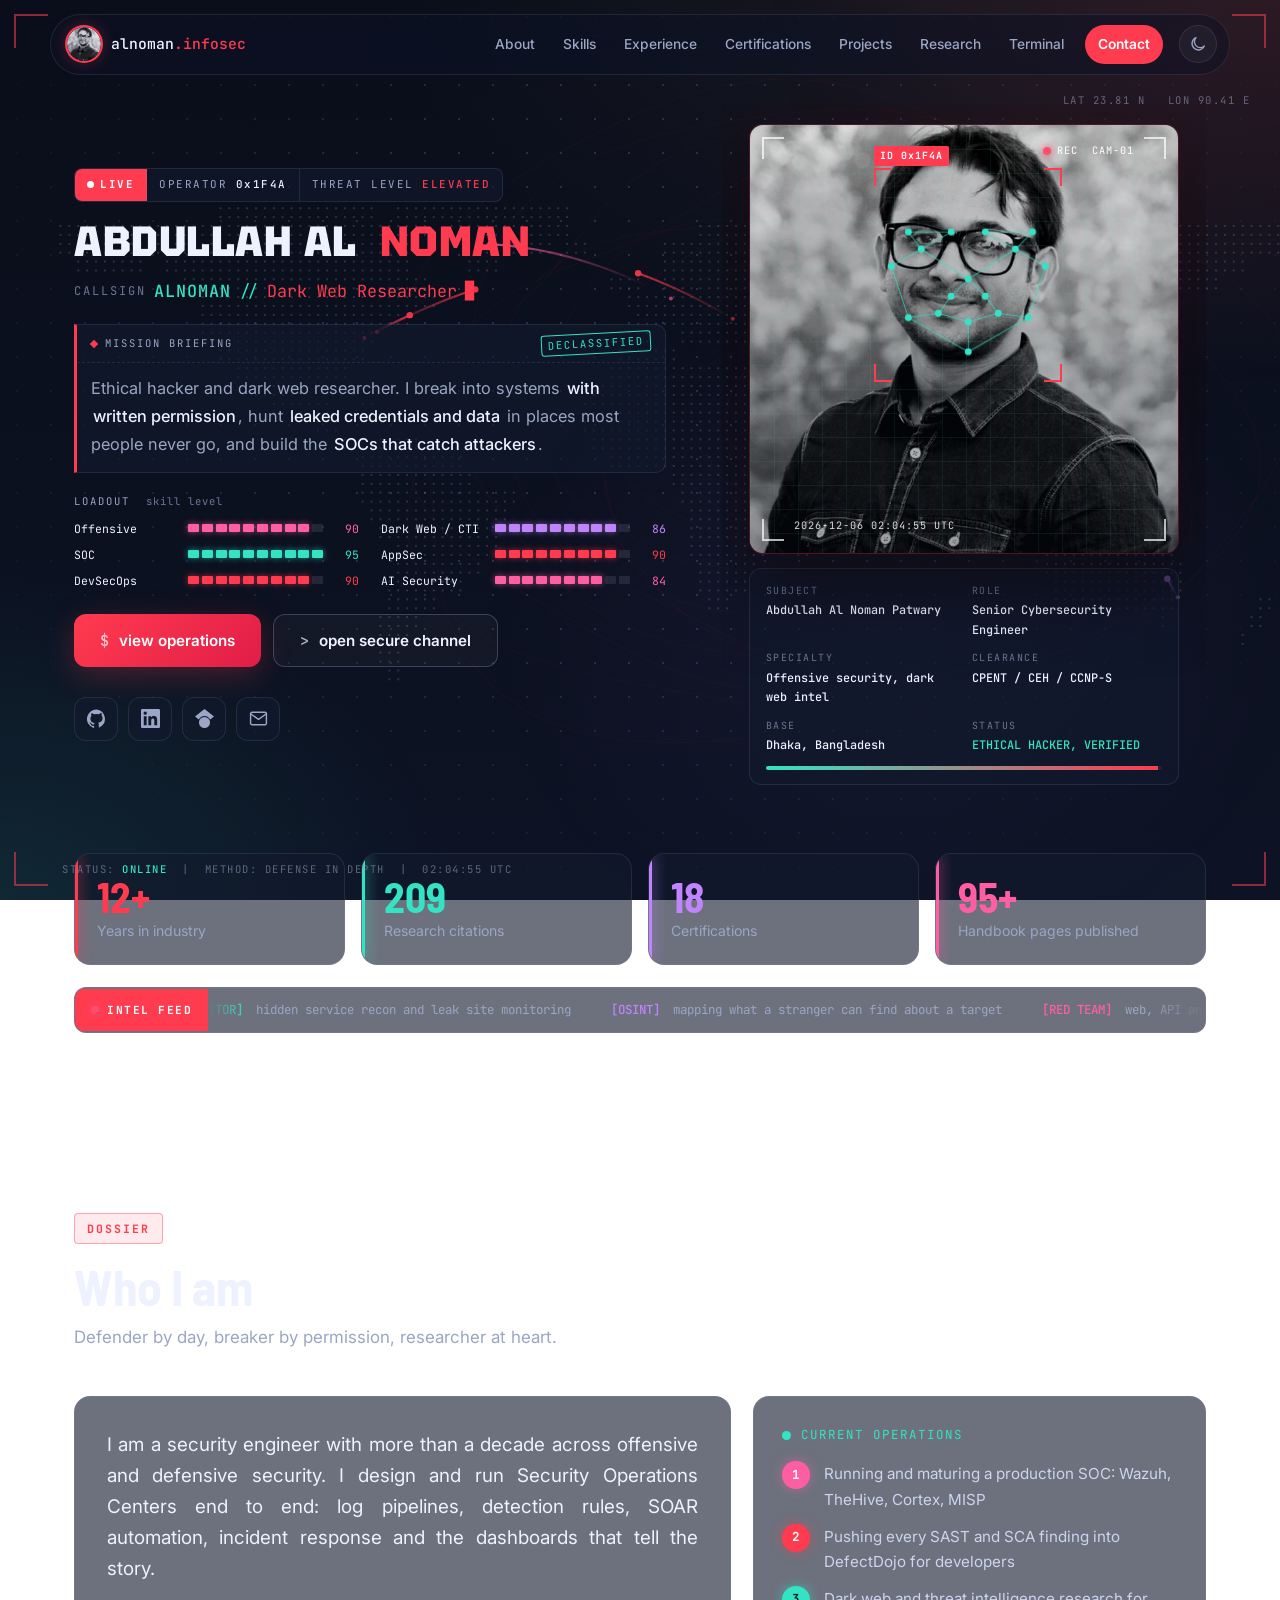
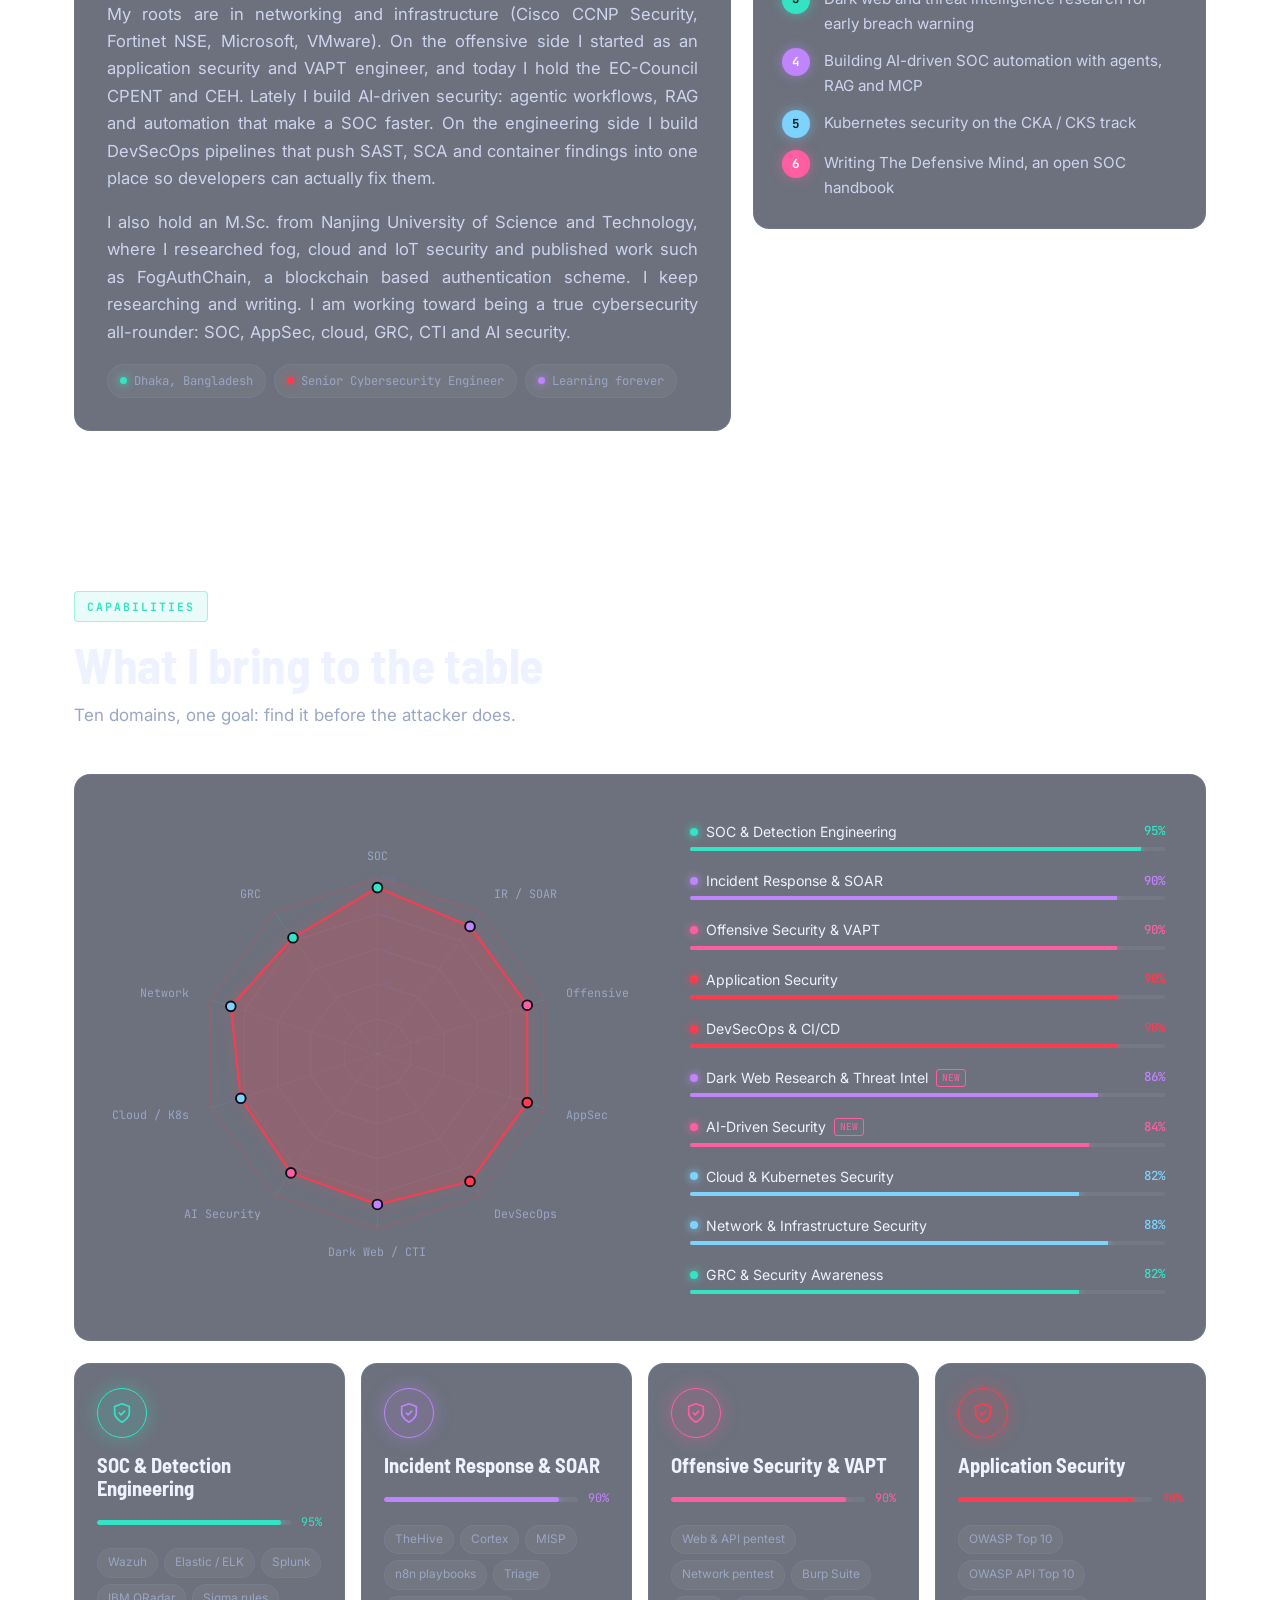
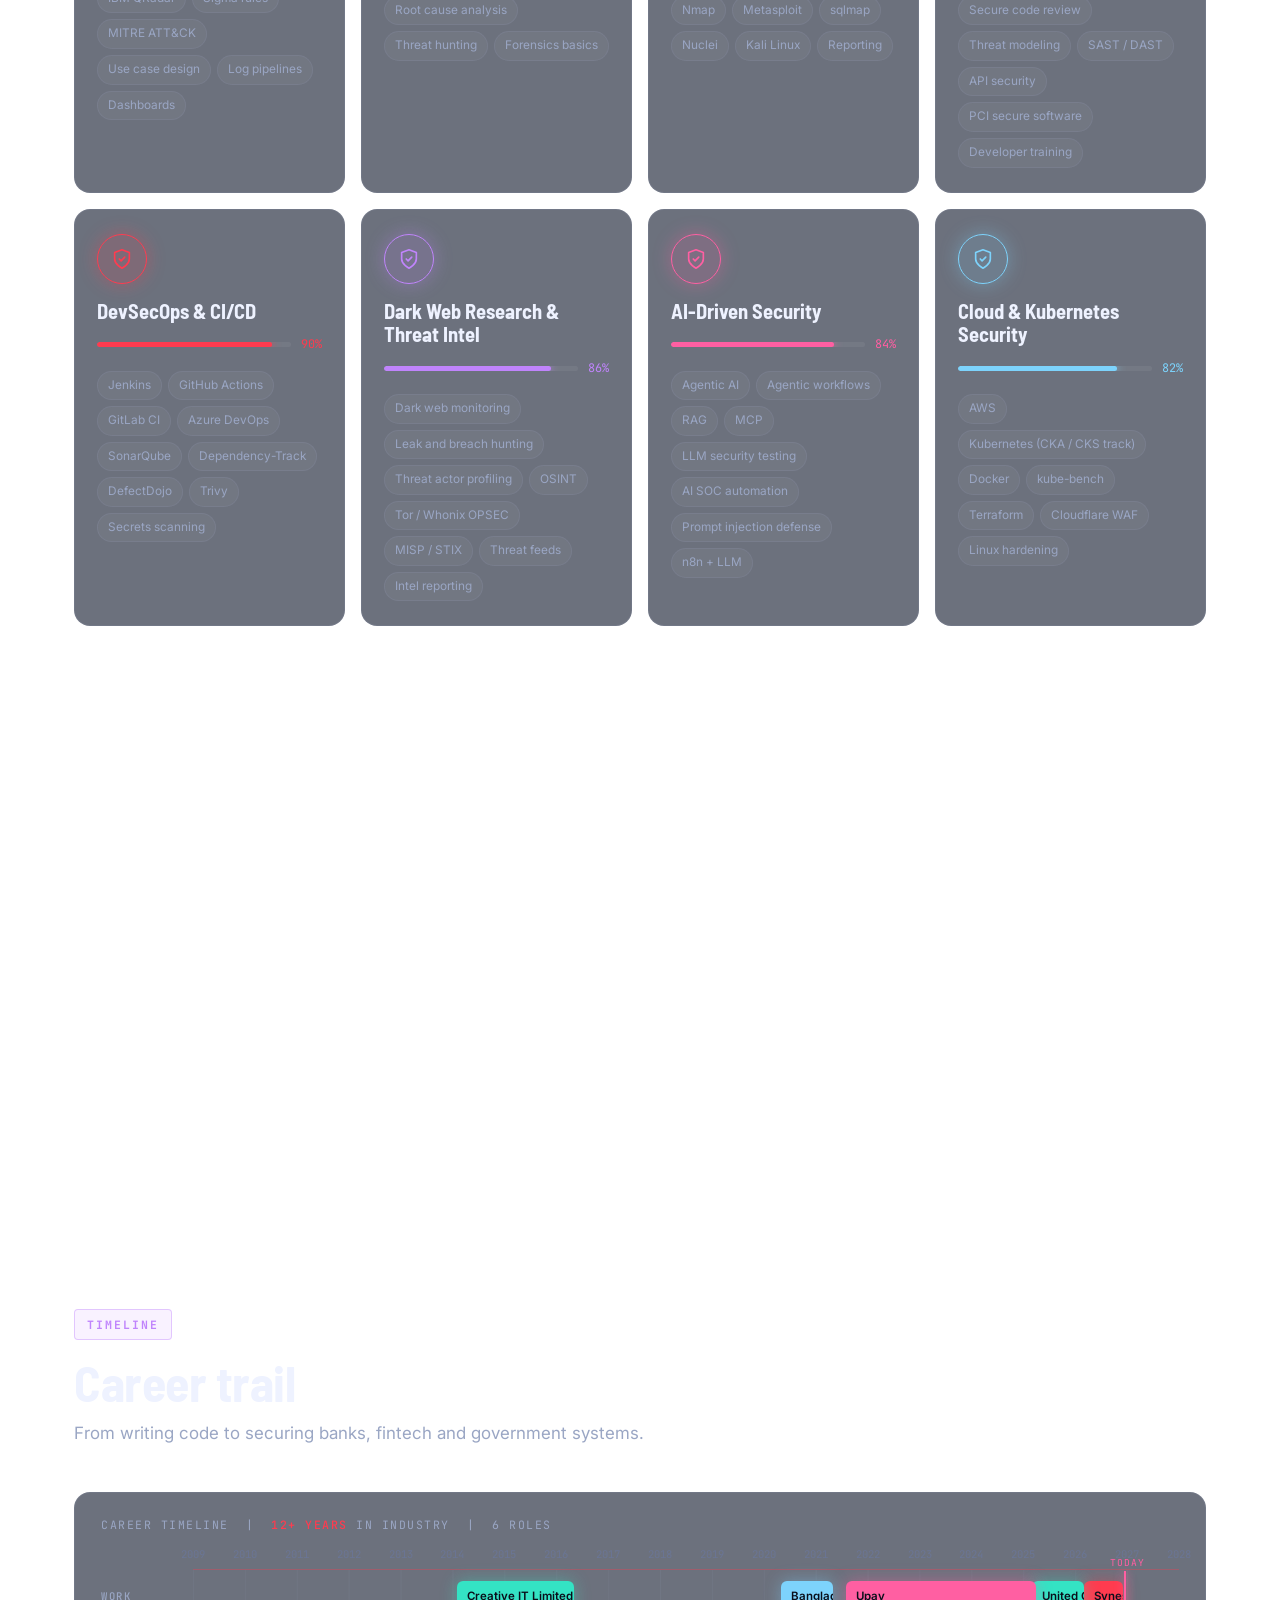
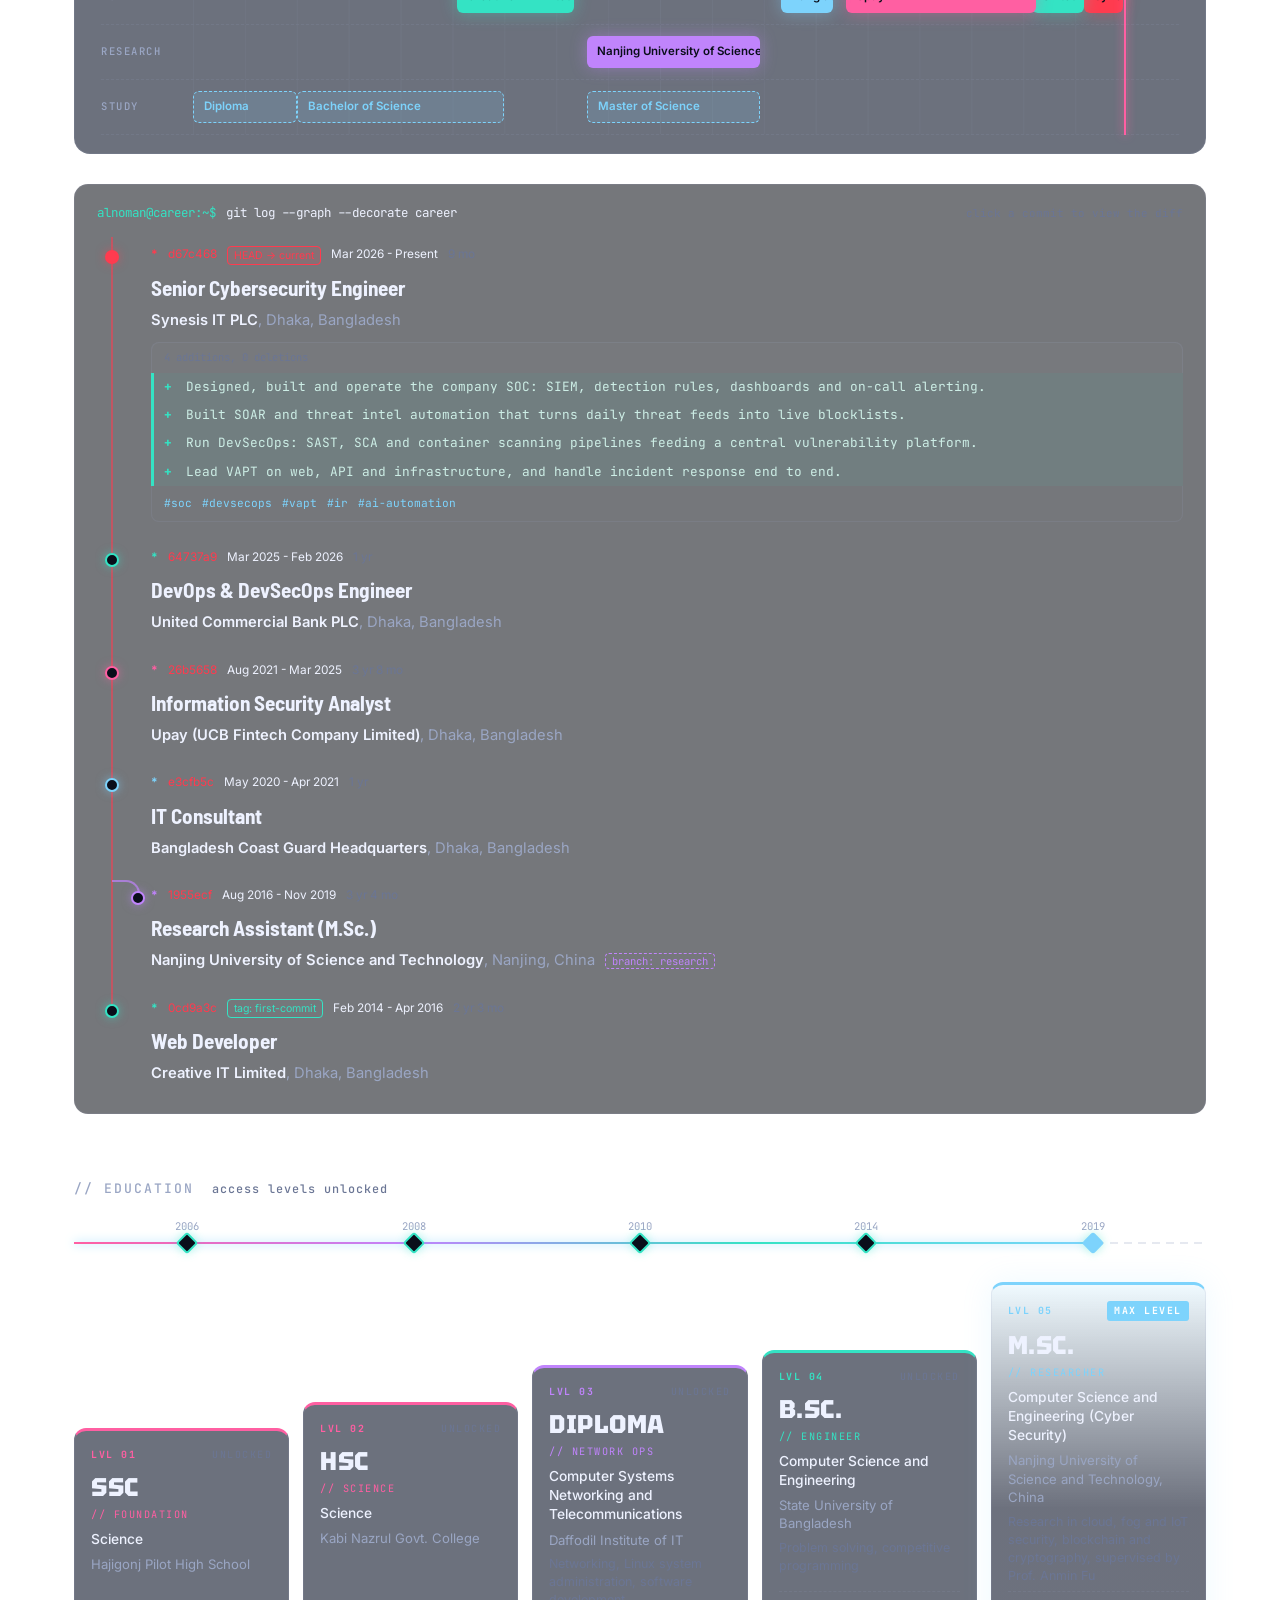
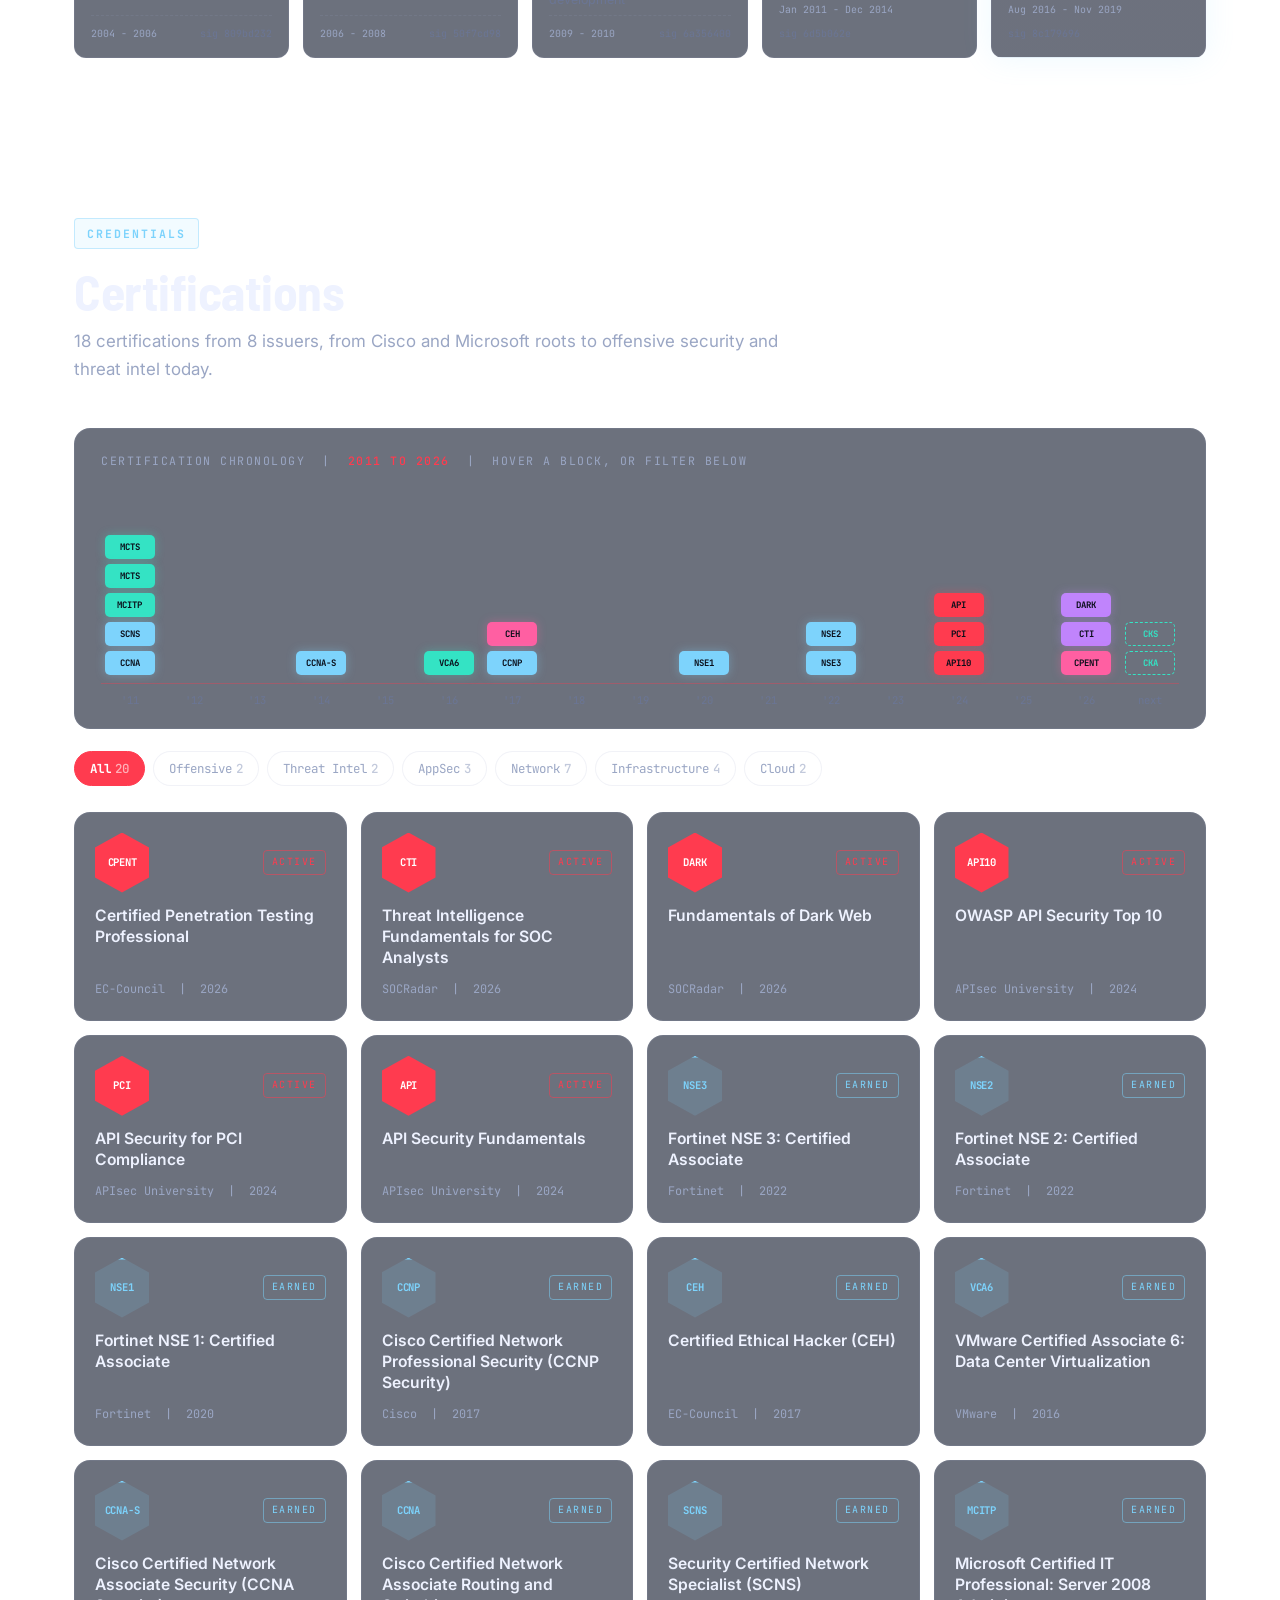
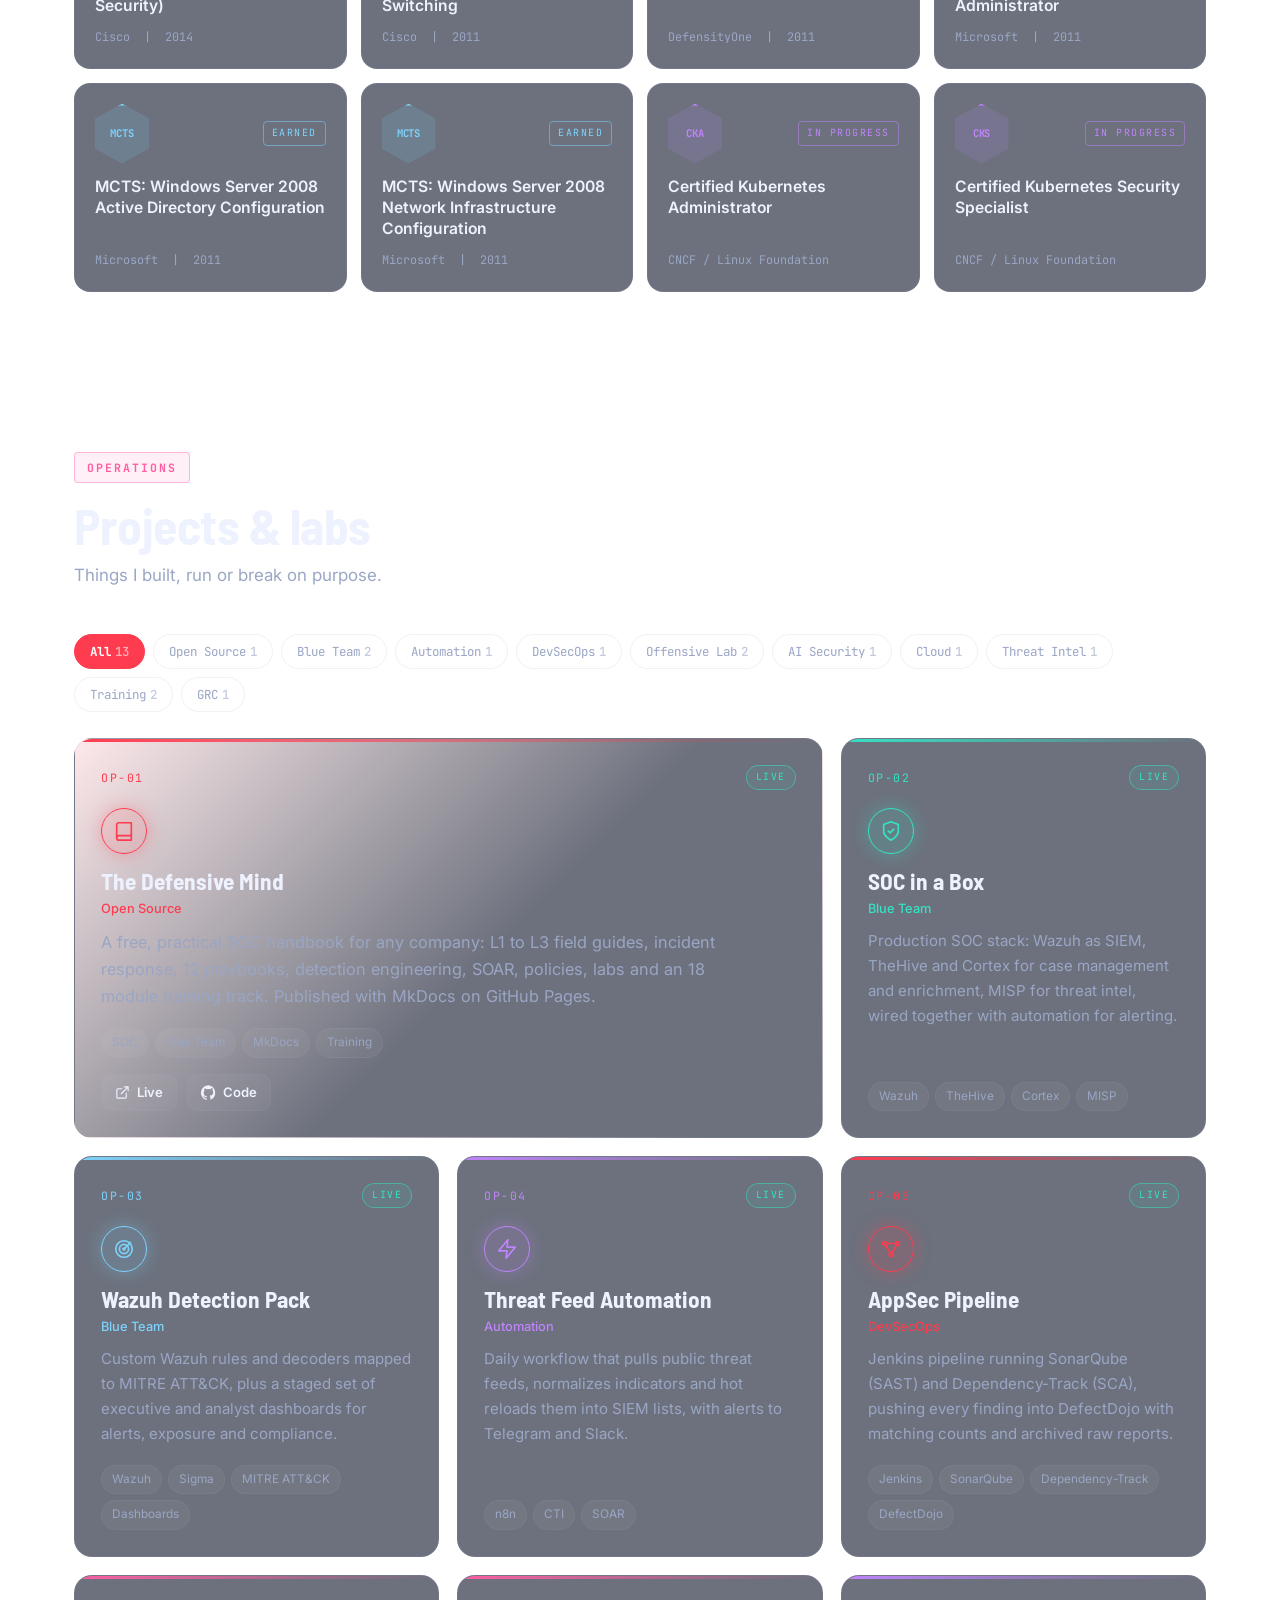
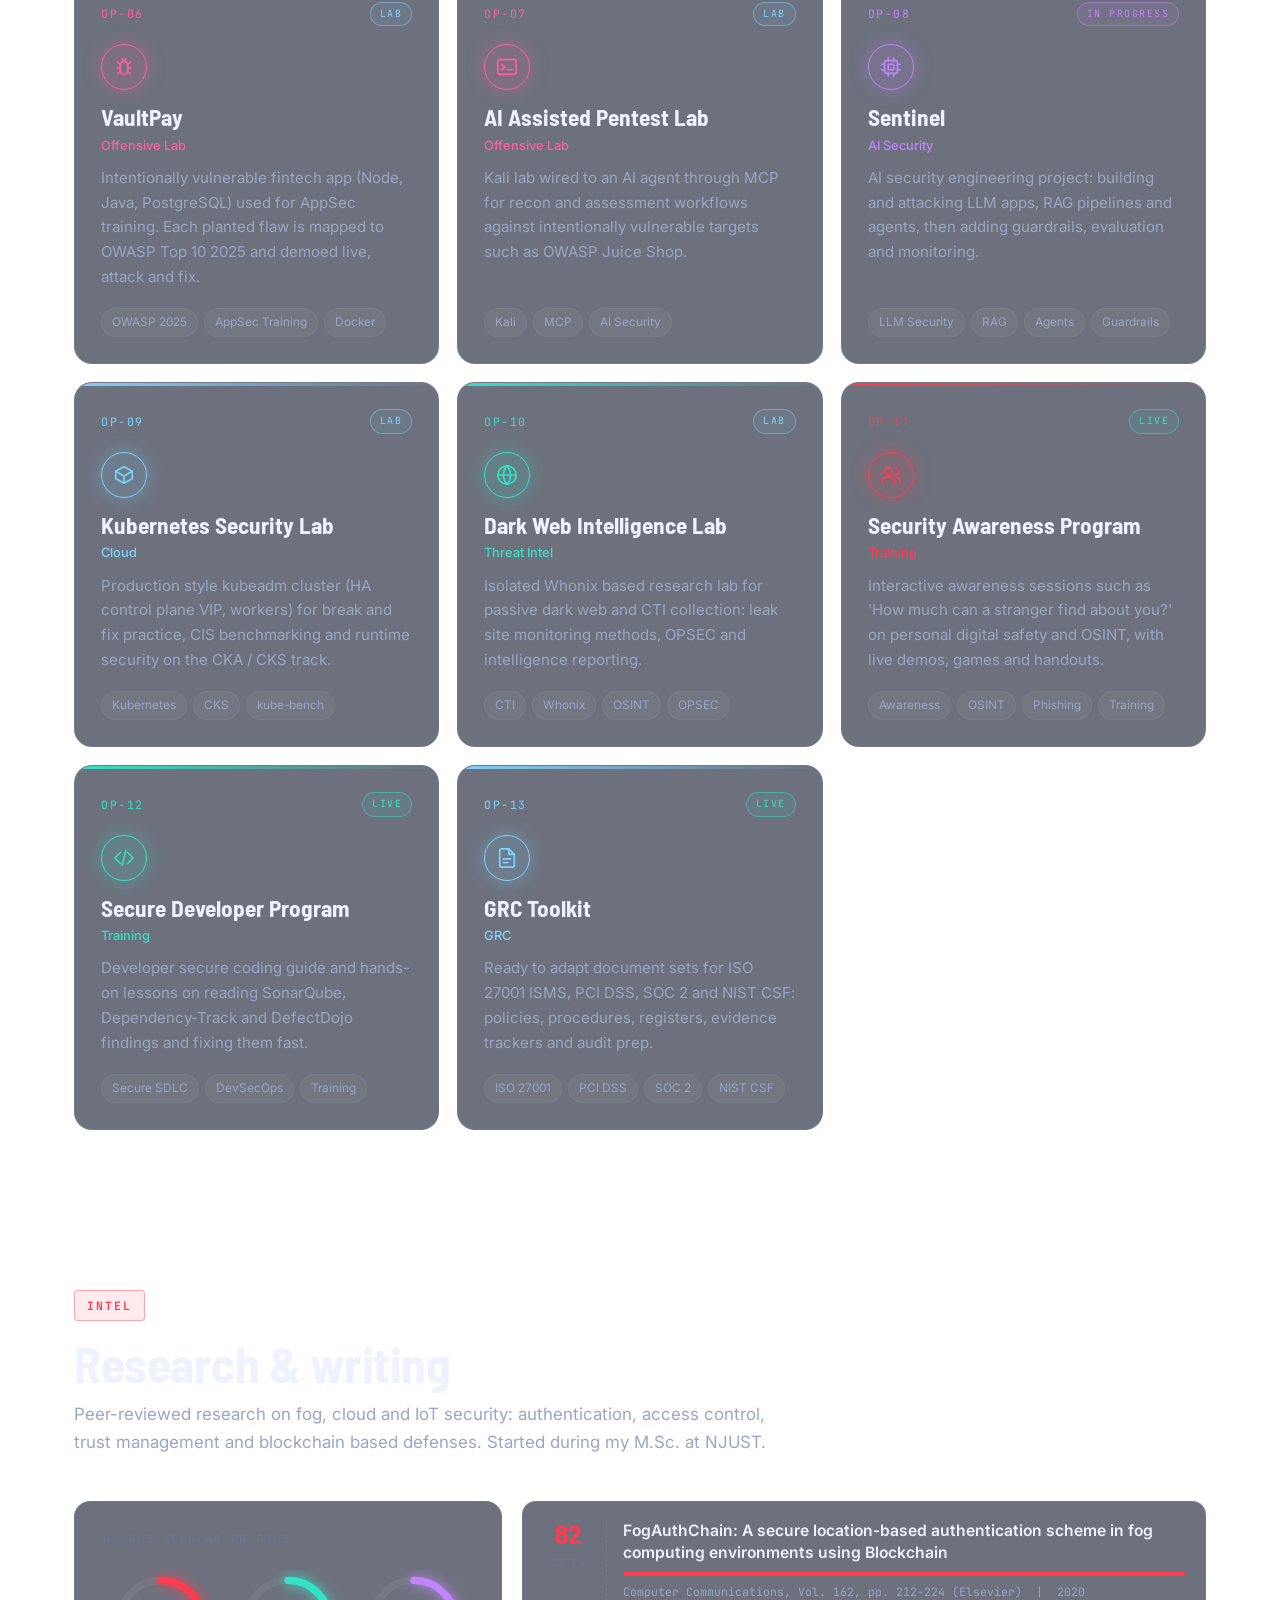
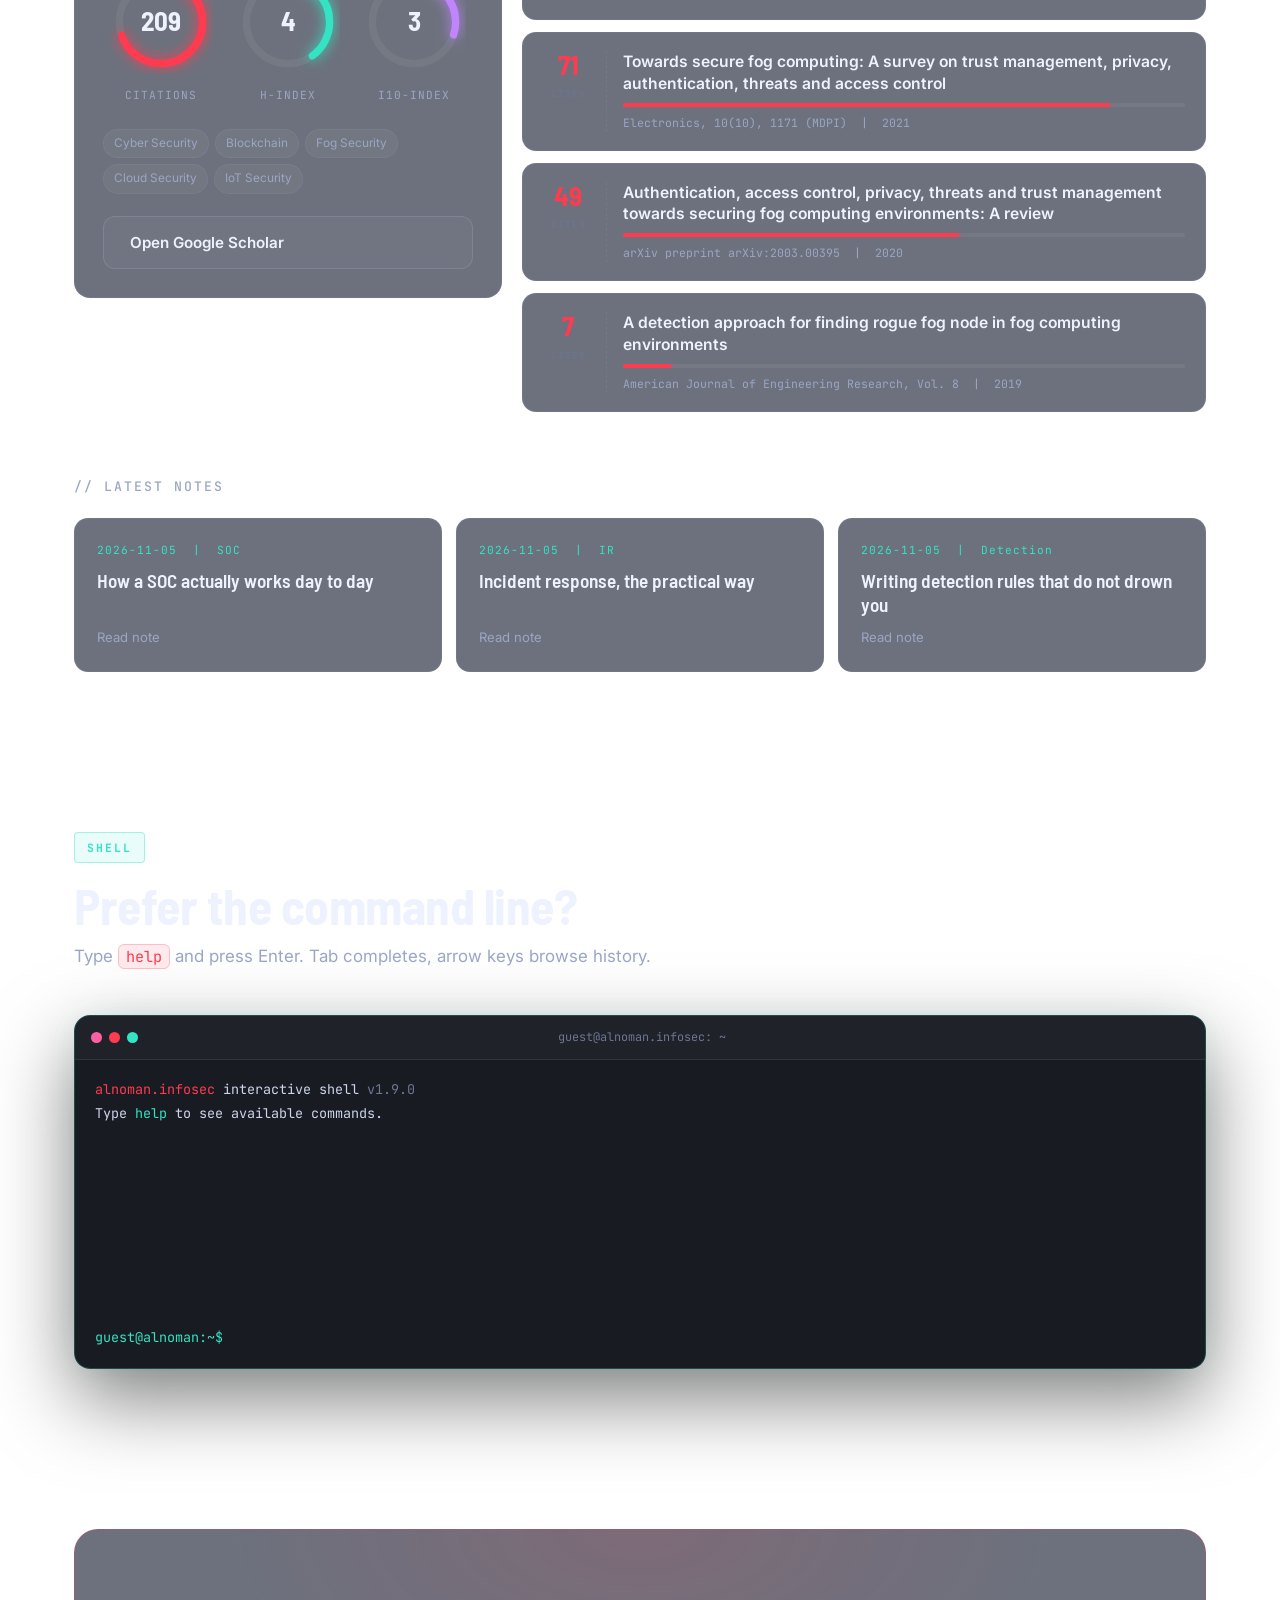
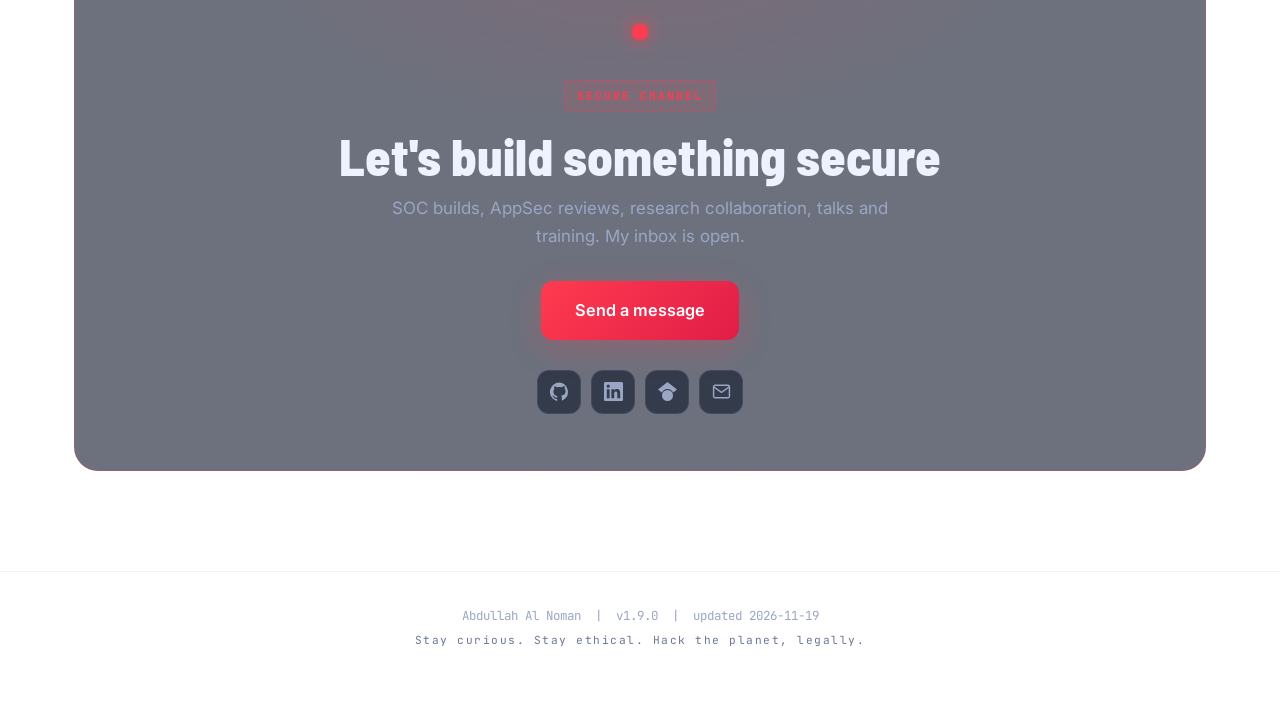
==== commit af26442e: "v1.9.0: Education as a level-up staircase: LVL 01 SSC to LVL 05 M.Sc., circuit path with years, MAX " ====
--- a/index.html
+++ b/index.html
@@ -20,7 +20,7 @@
   <link rel="preconnect" href="https://fonts.googleapis.com">
   <link rel="preconnect" href="https://fonts.gstatic.com" crossorigin>
   <link href="https://fonts.googleapis.com/css2?family=Barlow+Semi+Condensed:wght@500;600;700;800&family=Tektur:wght@600;700;800&family=Inter:wght@400;500;600&family=JetBrains+Mono:wght@400;500;700&display=swap" rel="stylesheet">
-  <link rel="stylesheet" href="assets/css/style.css?v=1.8.0">
+  <link rel="stylesheet" href="assets/css/style.css?v=1.9.0">
 </head>
 <body>
   <!-- boot -->
@@ -159,8 +159,8 @@
       </header>
       <div class="gantt glass reveal" id="gantt"></div>
       <div class="gitlog" id="timeline"></div>
-      <h3 class="sub-head mono reveal">// EDUCATION</h3>
-      <div class="edu" id="edu"></div>
+      <h3 class="sub-head mono reveal">// EDUCATION <span class="sub-dim">access levels unlocked</span></h3>
+      <div class="edu-tree reveal" id="edu"></div>
     </section>
 
     <!-- CERTIFICATIONS -->
@@ -239,7 +239,7 @@
   </button>
   <div class="tip mono" id="tip" role="tooltip"></div>
 
-  <script src="data/site.js?v=1.8.0"></script>
-  <script src="assets/js/main.js?v=1.8.0"></script>
+  <script src="data/site.js?v=1.9.0"></script>
+  <script src="assets/js/main.js?v=1.9.0"></script>
 </body>
 </html>
--- a/assets/css/style.css
+++ b/assets/css/style.css
@@ -864,3 +864,47 @@
   .gl-hint { display: none; }
   .gl-diff-in .add { font-size: .74rem; }
 }
+
+
+/* ============================================================
+   v1.9 education: level-up staircase
+   ============================================================ */
+.sub-dim { color: var(--muted); letter-spacing: 1px; margin-left: 8px; text-transform: lowercase; font-size: .9em; }
+.edu-tree { position: relative; margin-top: 8px; }
+.et-path { position: relative; height: 46px; margin: 0 0 16px; }
+.et-path::before { content: ""; position: absolute; left: 0; right: 0; top: 22px; height: 2px; background: repeating-linear-gradient(90deg, rgba(154,166,196,.25) 0 8px, transparent 8px 14px); }
+.et-fill { position: absolute; left: 0; top: 22px; height: 2px; width: 0; background: linear-gradient(90deg, var(--coral), var(--lilac), var(--teal), var(--sky)); box-shadow: 0 0 10px var(--sky); transition: width 2s var(--ease) .2s; }
+.edu-tree.in .et-fill { width: 90%; }
+.et-node { position: absolute; top: 15px; width: 16px; height: 16px; margin-left: -8px; border-radius: 3px; transform: rotate(45deg); background: var(--bg); border: 2px solid var(--teal); box-shadow: 0 0 10px rgba(52,227,196,.4); z-index: 1; }
+.et-year { position: absolute; top: -2px; transform: translateX(-50%); font-family: var(--mono); font-size: .66rem; color: var(--text2); white-space: nowrap; }
+.et-node.max { border-color: var(--sky); background: var(--sky); animation: pulse-red 2s infinite; --c: var(--sky); }
+.et-stairs { display: grid; grid-template-columns: repeat(var(--n), minmax(0, 1fr)); gap: 14px; align-items: end; }
+.et-card {
+  --step: 26px;
+  position: relative; display: flex; flex-direction: column; gap: 6px;
+  padding: 16px 16px 14px; border-radius: 12px; background: var(--surface); border: 1px solid var(--line);
+  border-top: 3px solid var(--c);
+  min-height: calc(230px + var(--lift) * var(--step));
+  transition: transform .35s var(--ease), border-color .35s, box-shadow .35s;
+}
+.et-card:hover { transform: translateY(-6px); border-color: color-mix(in srgb, var(--c) 55%, transparent); box-shadow: 0 18px 40px rgba(0,0,0,.35), 0 0 26px color-mix(in srgb, var(--c) 16%, transparent); }
+.et-card.max { background: linear-gradient(180deg, color-mix(in srgb, var(--c) 12%, transparent), var(--surface) 60%); box-shadow: 0 0 30px color-mix(in srgb, var(--c) 14%, transparent); }
+.et-top { display: flex; justify-content: space-between; align-items: center; font-size: .62rem; letter-spacing: 1.5px; }
+.et-lvl { color: var(--c); font-weight: 700; }
+.et-ok { color: var(--muted); }
+.et-max { color: #fff; background: var(--c); padding: 2px 7px; border-radius: 3px; font-weight: 700; }
+.et-deg { font-family: "Tektur", var(--head); font-weight: 800; font-size: 1.6rem; letter-spacing: .5px; line-height: 1; color: var(--text); margin-top: 6px; }
+.et-rank { font-size: .64rem; letter-spacing: 1.5px; color: var(--c); }
+.et-field { font-size: .86rem; color: var(--text); line-height: 1.4; font-weight: 500; }
+.et-school { font-size: .82rem; color: var(--text2); line-height: 1.4; }
+.et-note { font-size: .78rem; color: var(--muted); line-height: 1.45; }
+.et-foot { margin-top: auto; padding-top: 10px; border-top: 1px dashed var(--line); display: flex; justify-content: space-between; gap: 8px; font-size: .62rem; color: var(--text2); flex-wrap: wrap; }
+.et-sig { color: var(--muted); }
+:root[data-theme="light"] .et-node { background: #fff; }
+:root[data-theme="light"] .et-path::before { background: repeating-linear-gradient(90deg, rgba(20,30,60,.2) 0 8px, transparent 8px 14px); }
+@media (max-width: 980px) {
+  .et-path { display: none; }
+  .et-stairs { grid-template-columns: 1fr; gap: 10px; }
+  .et-card { min-height: 0; margin-left: calc(var(--lift) * 10px); }
+}
+@media (max-width: 640px) { .et-card { margin-left: calc(var(--lift) * 6px); } }
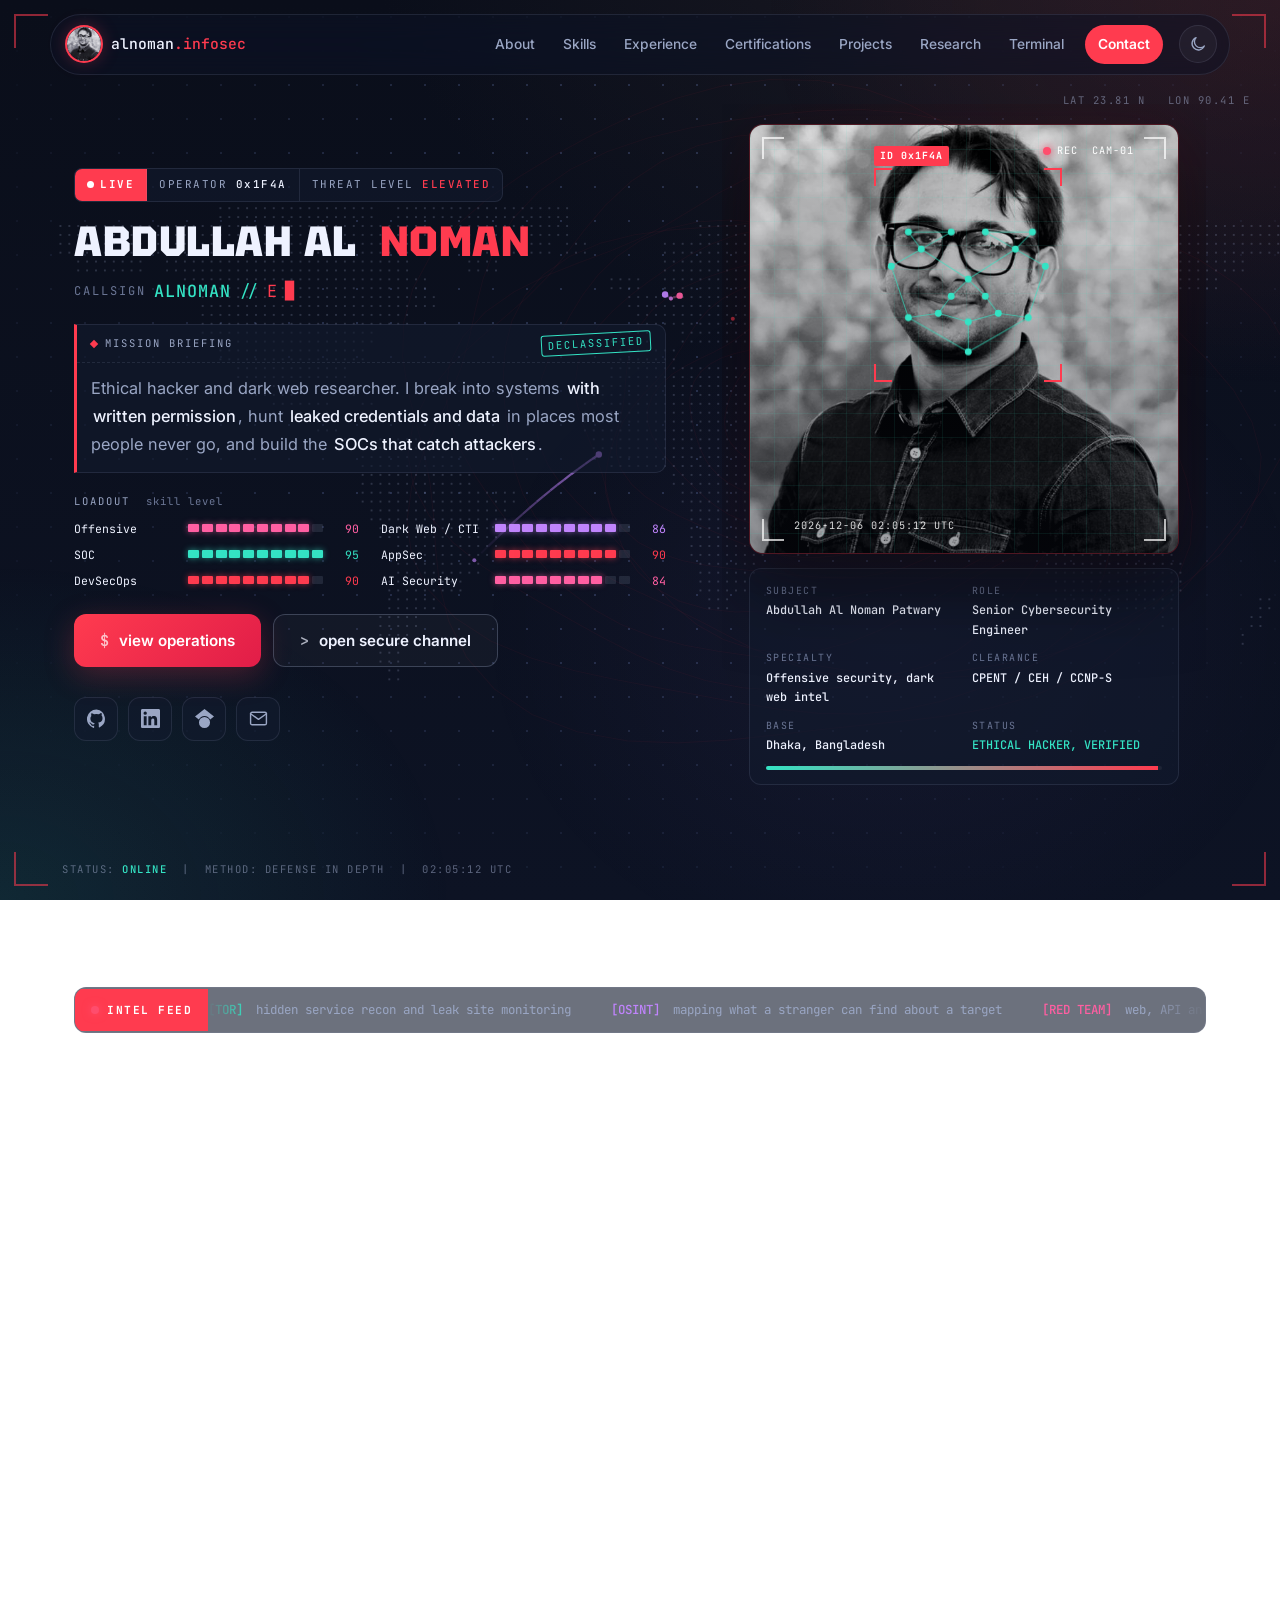
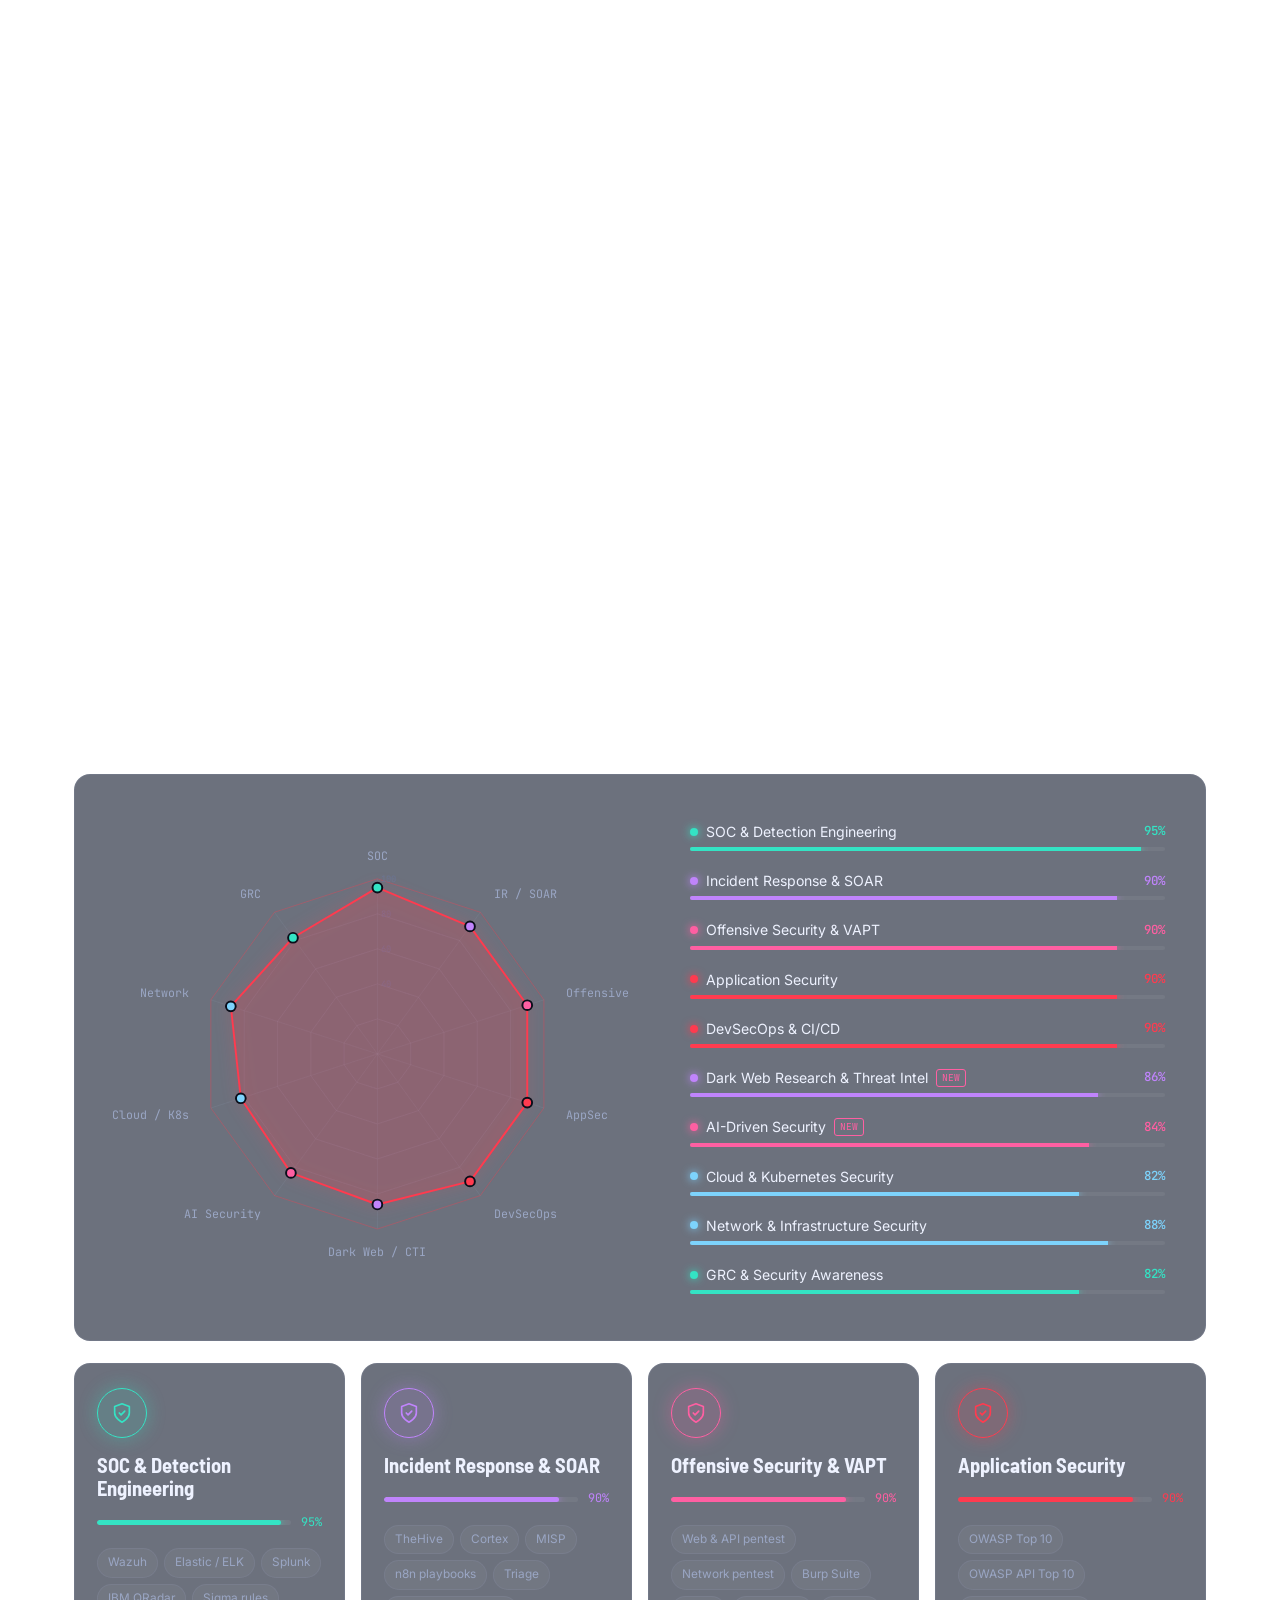
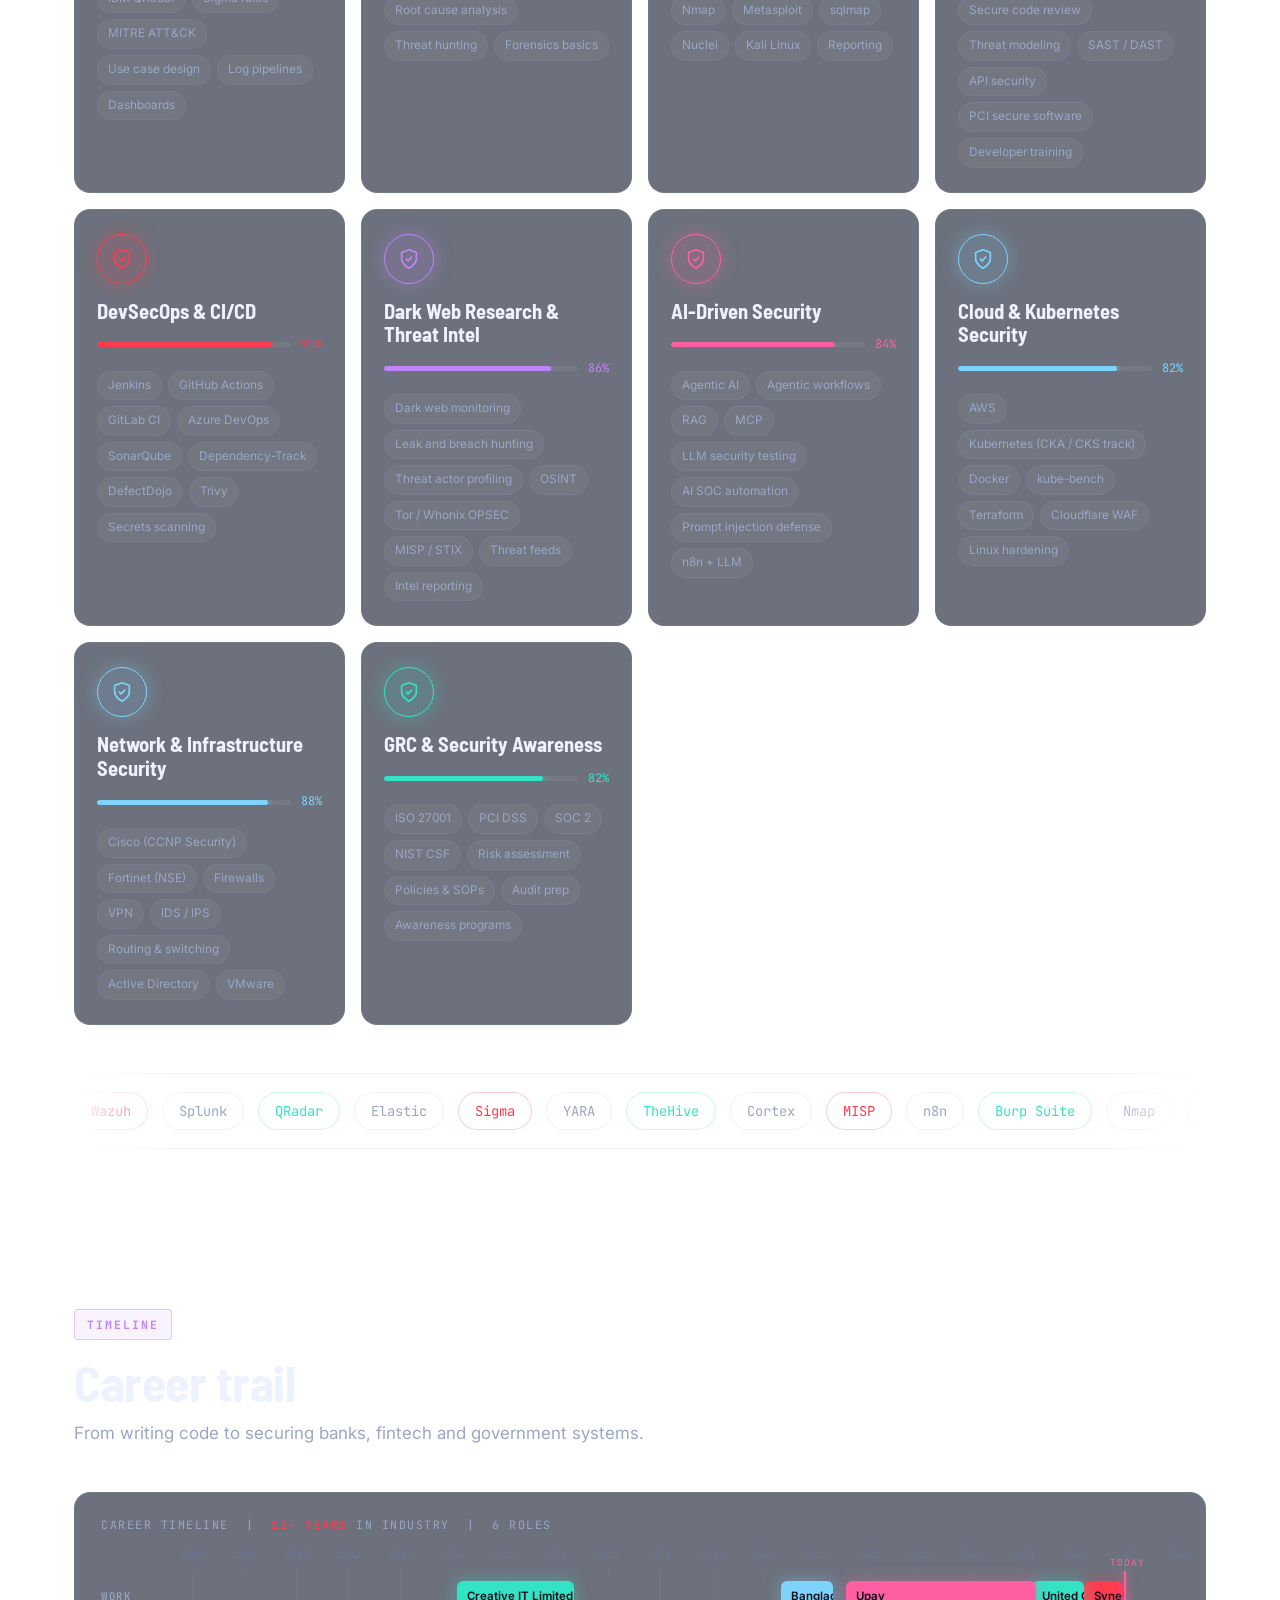
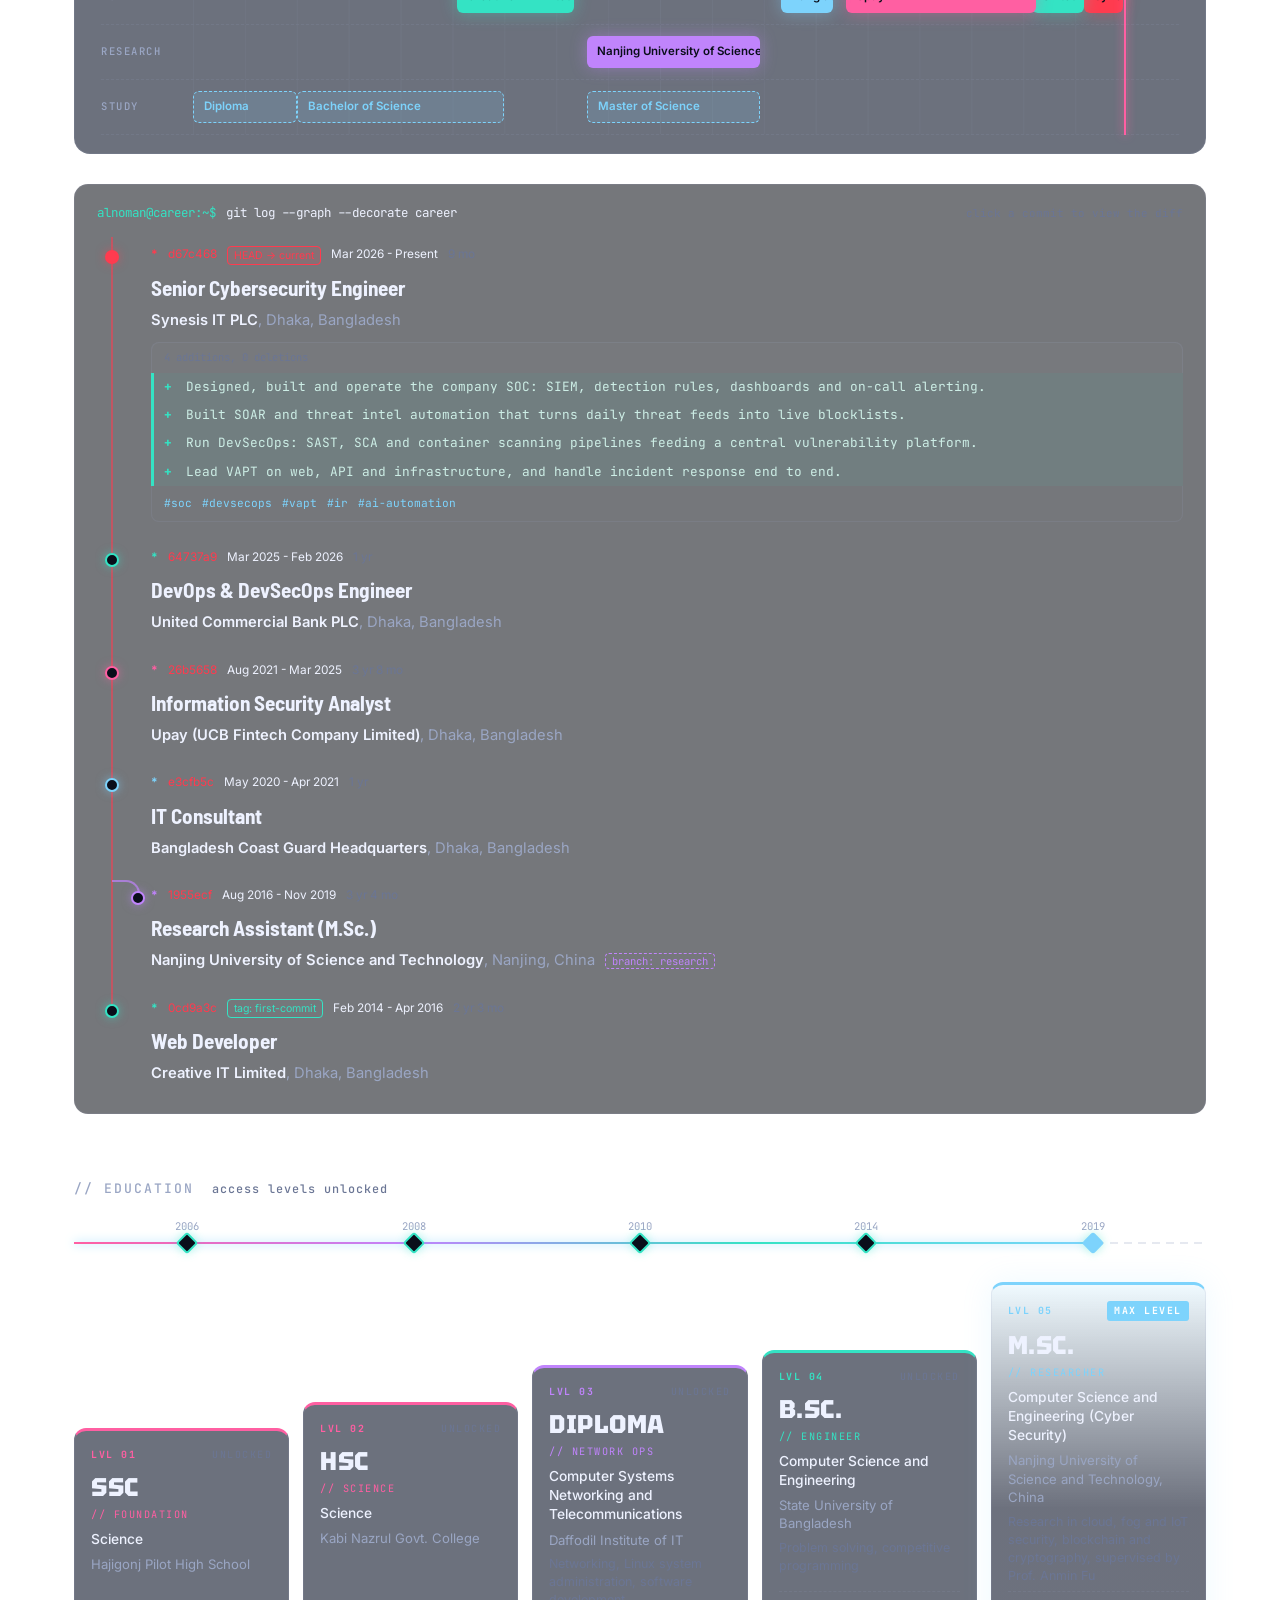
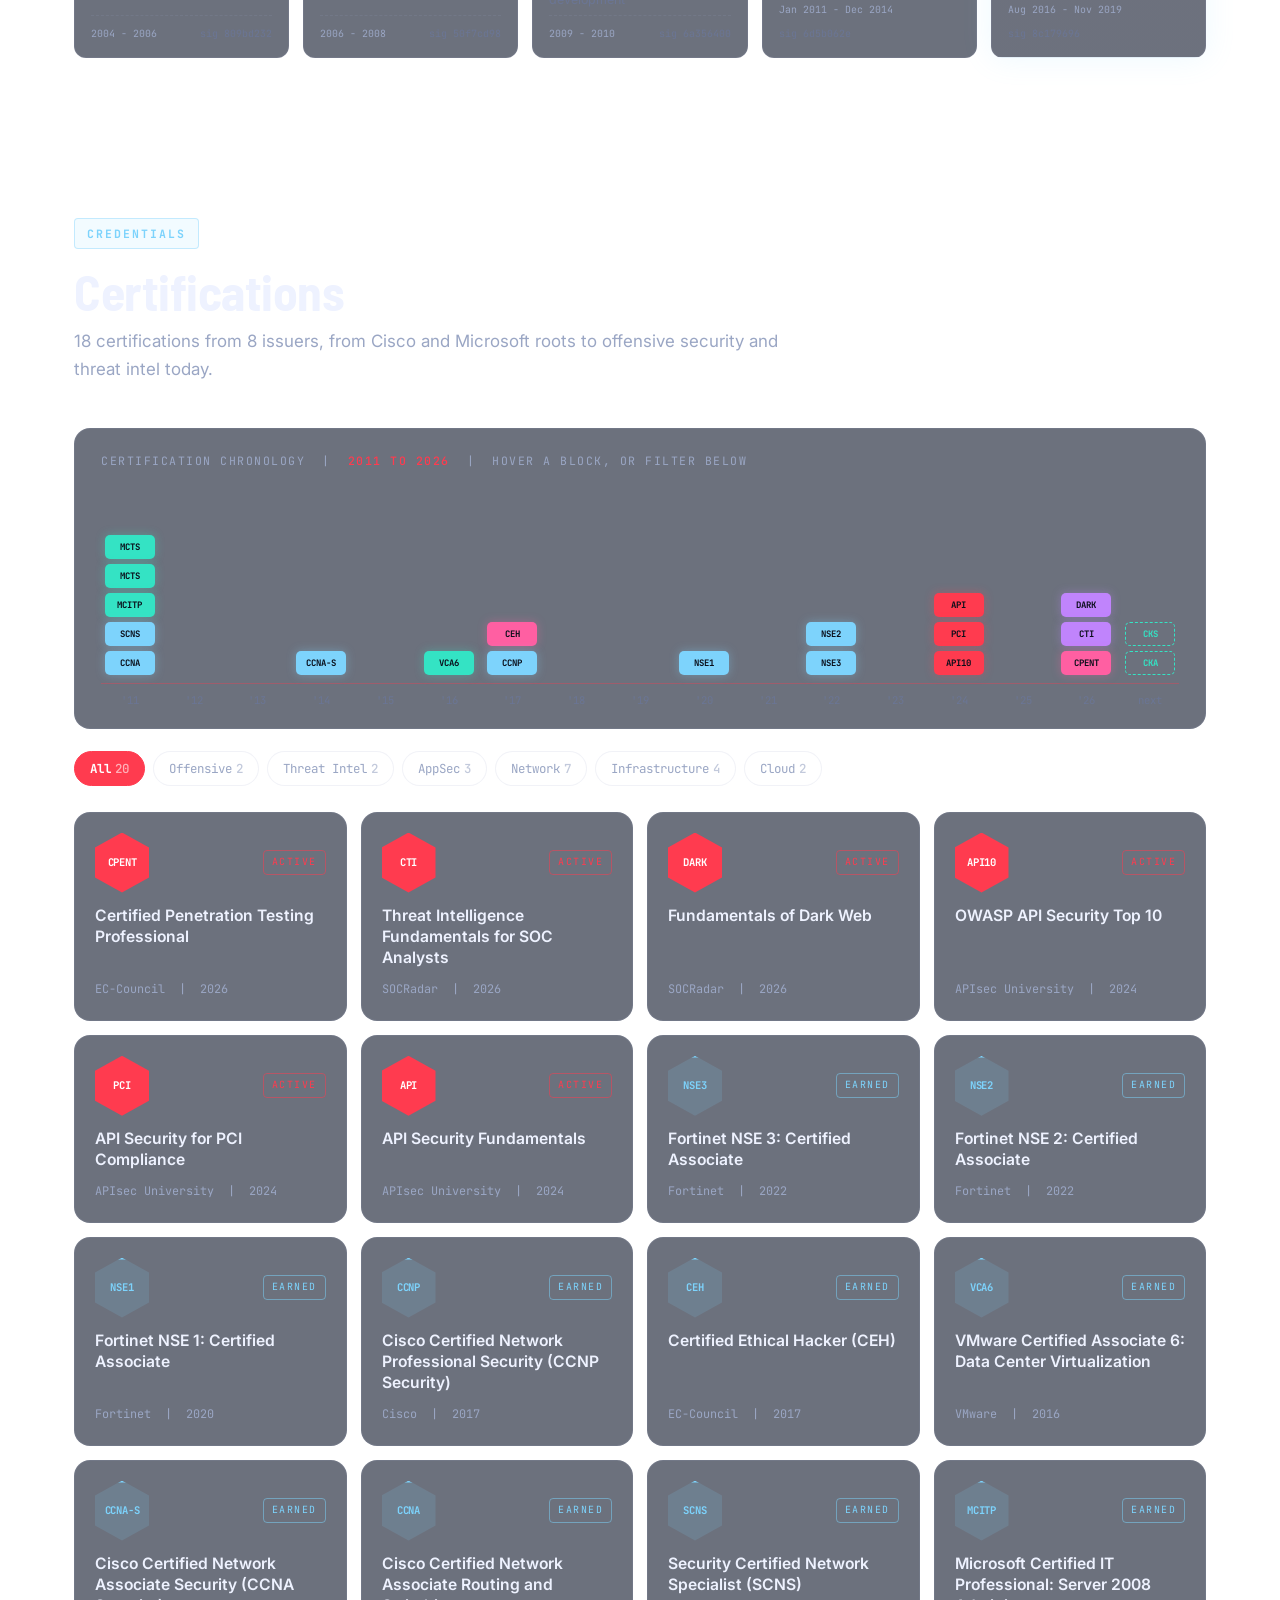
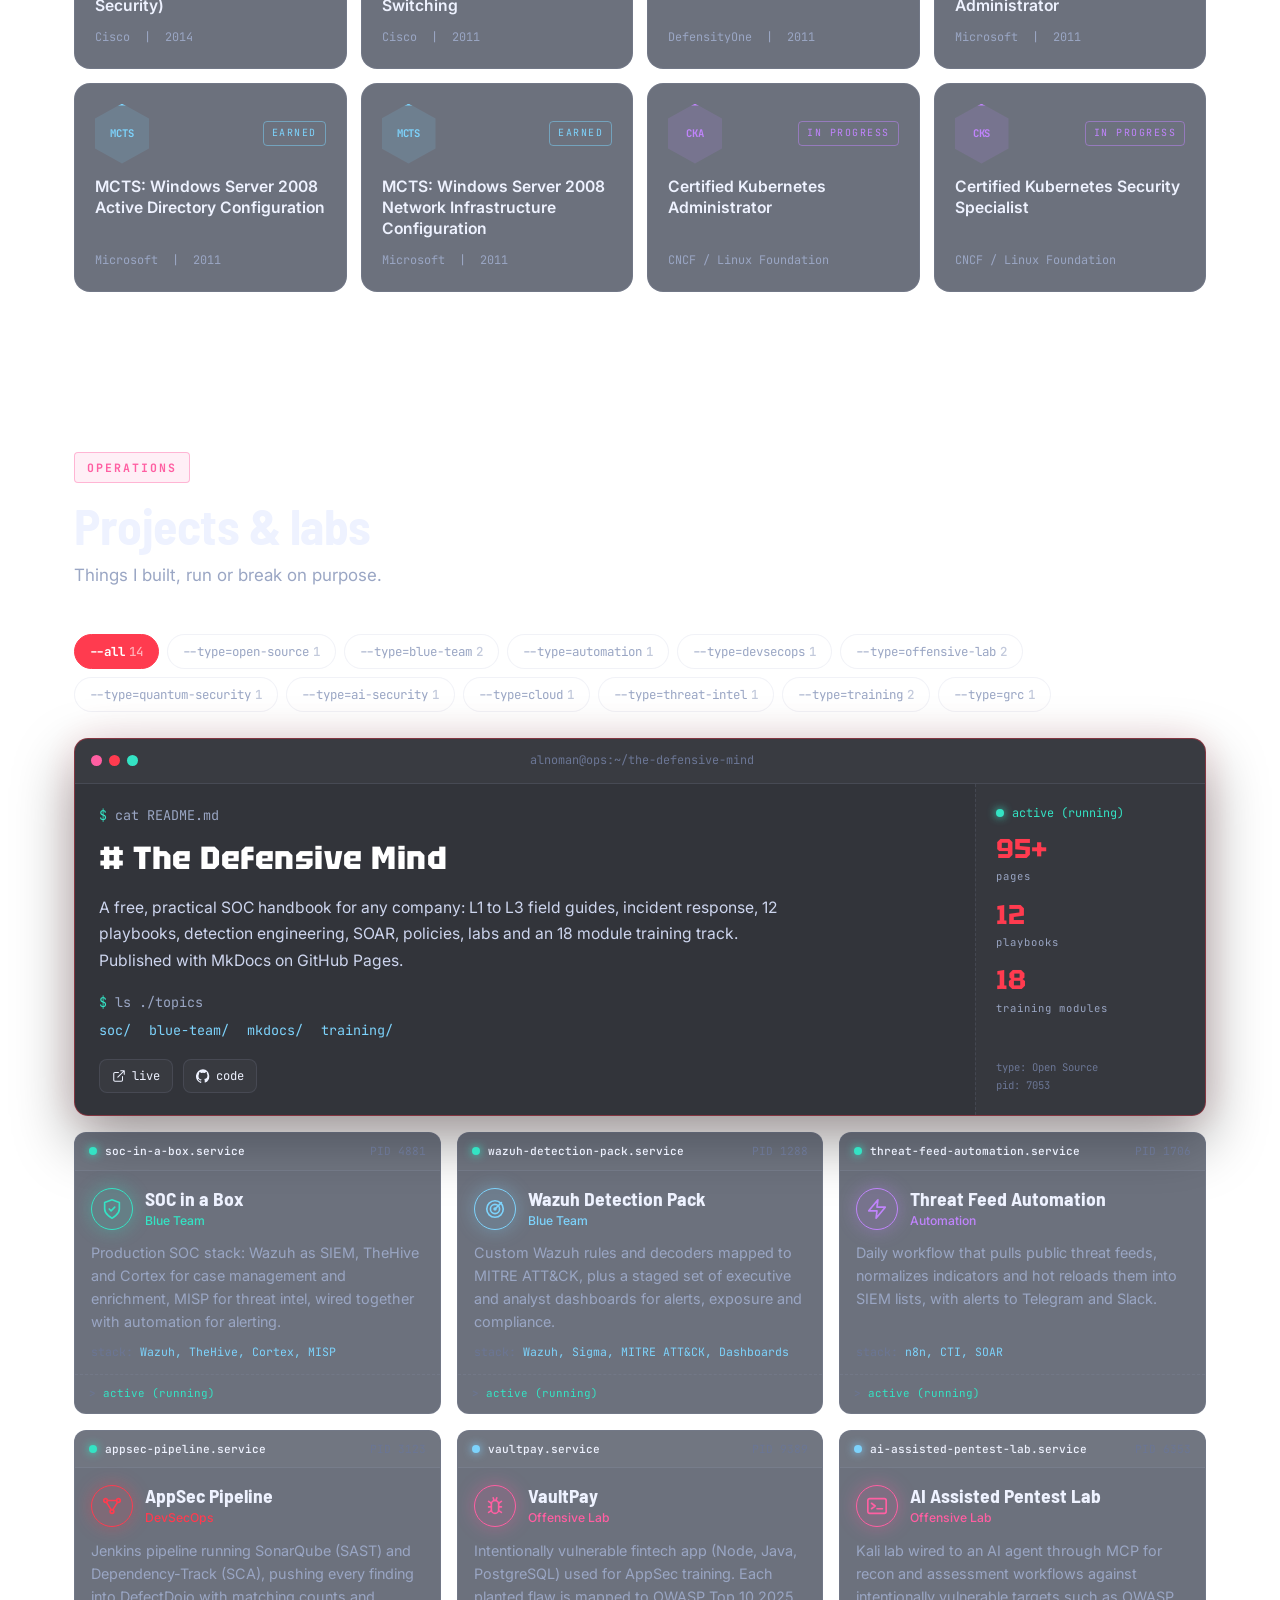
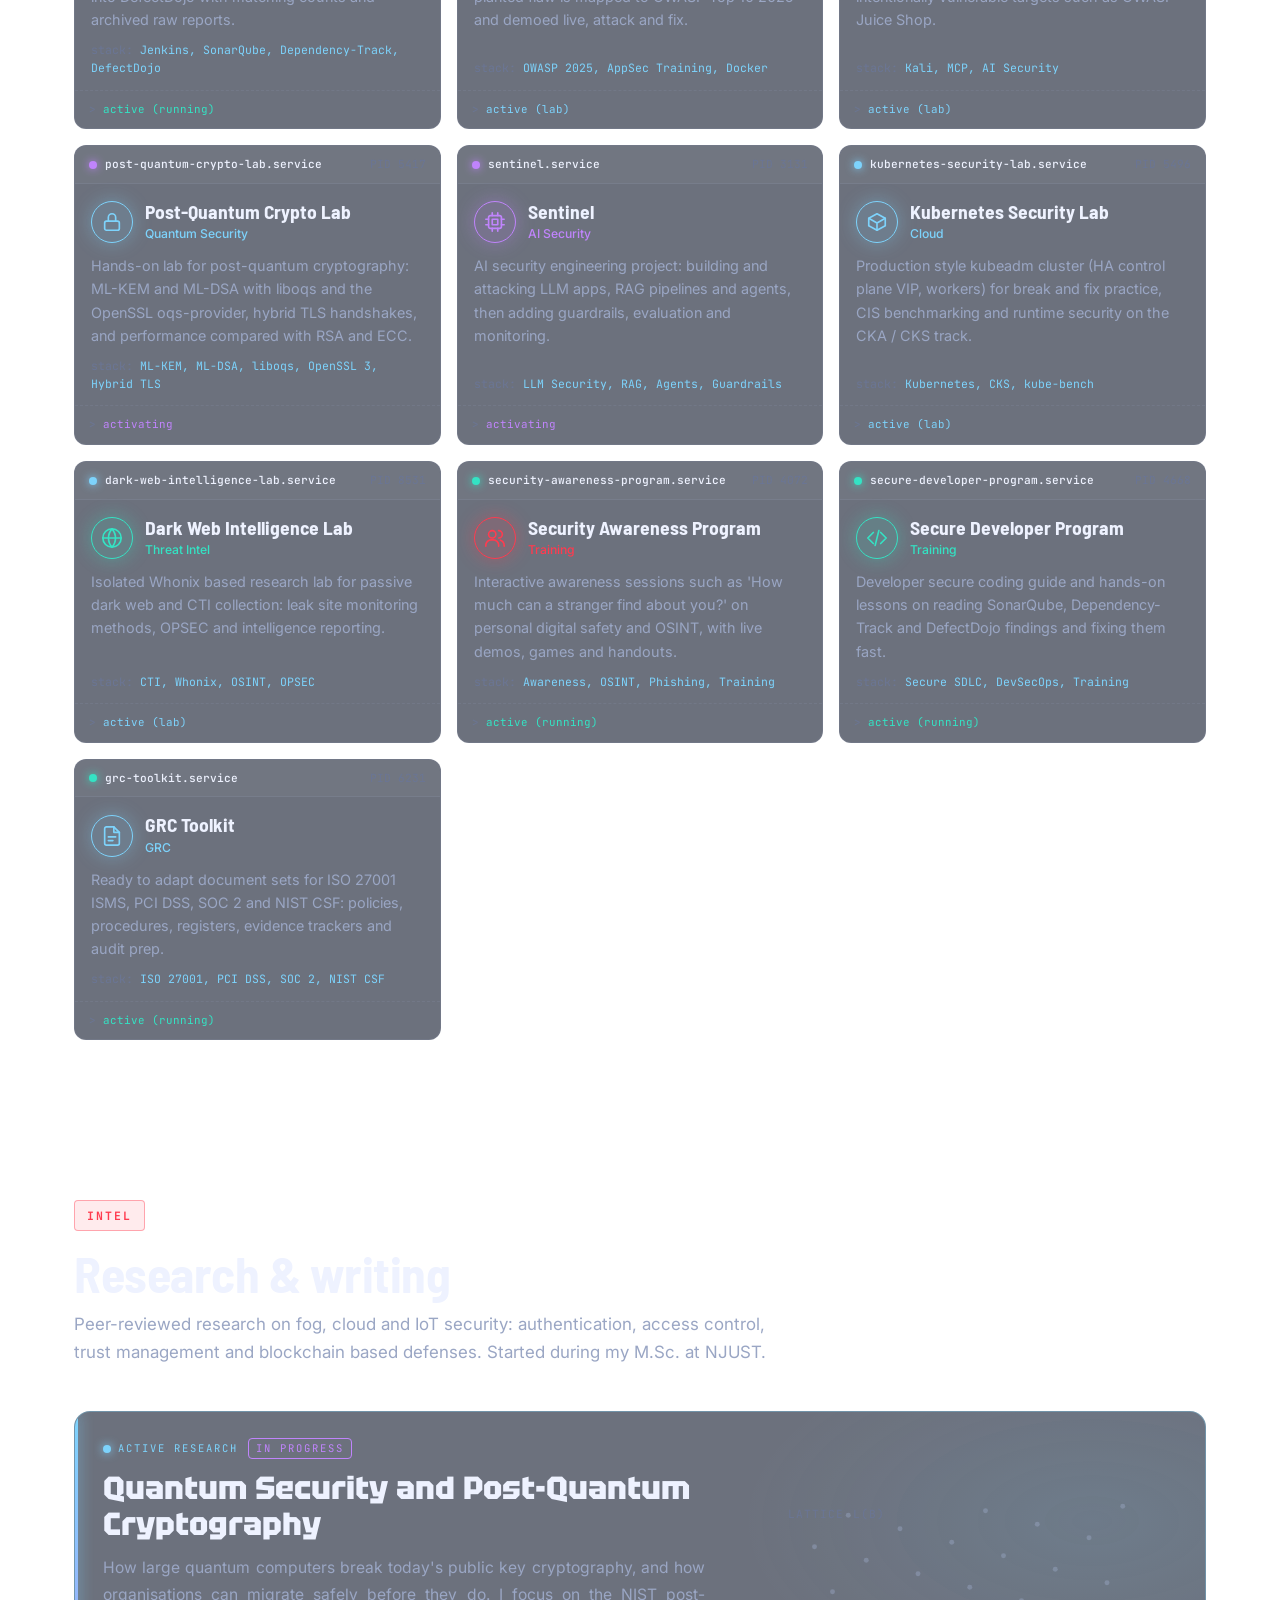
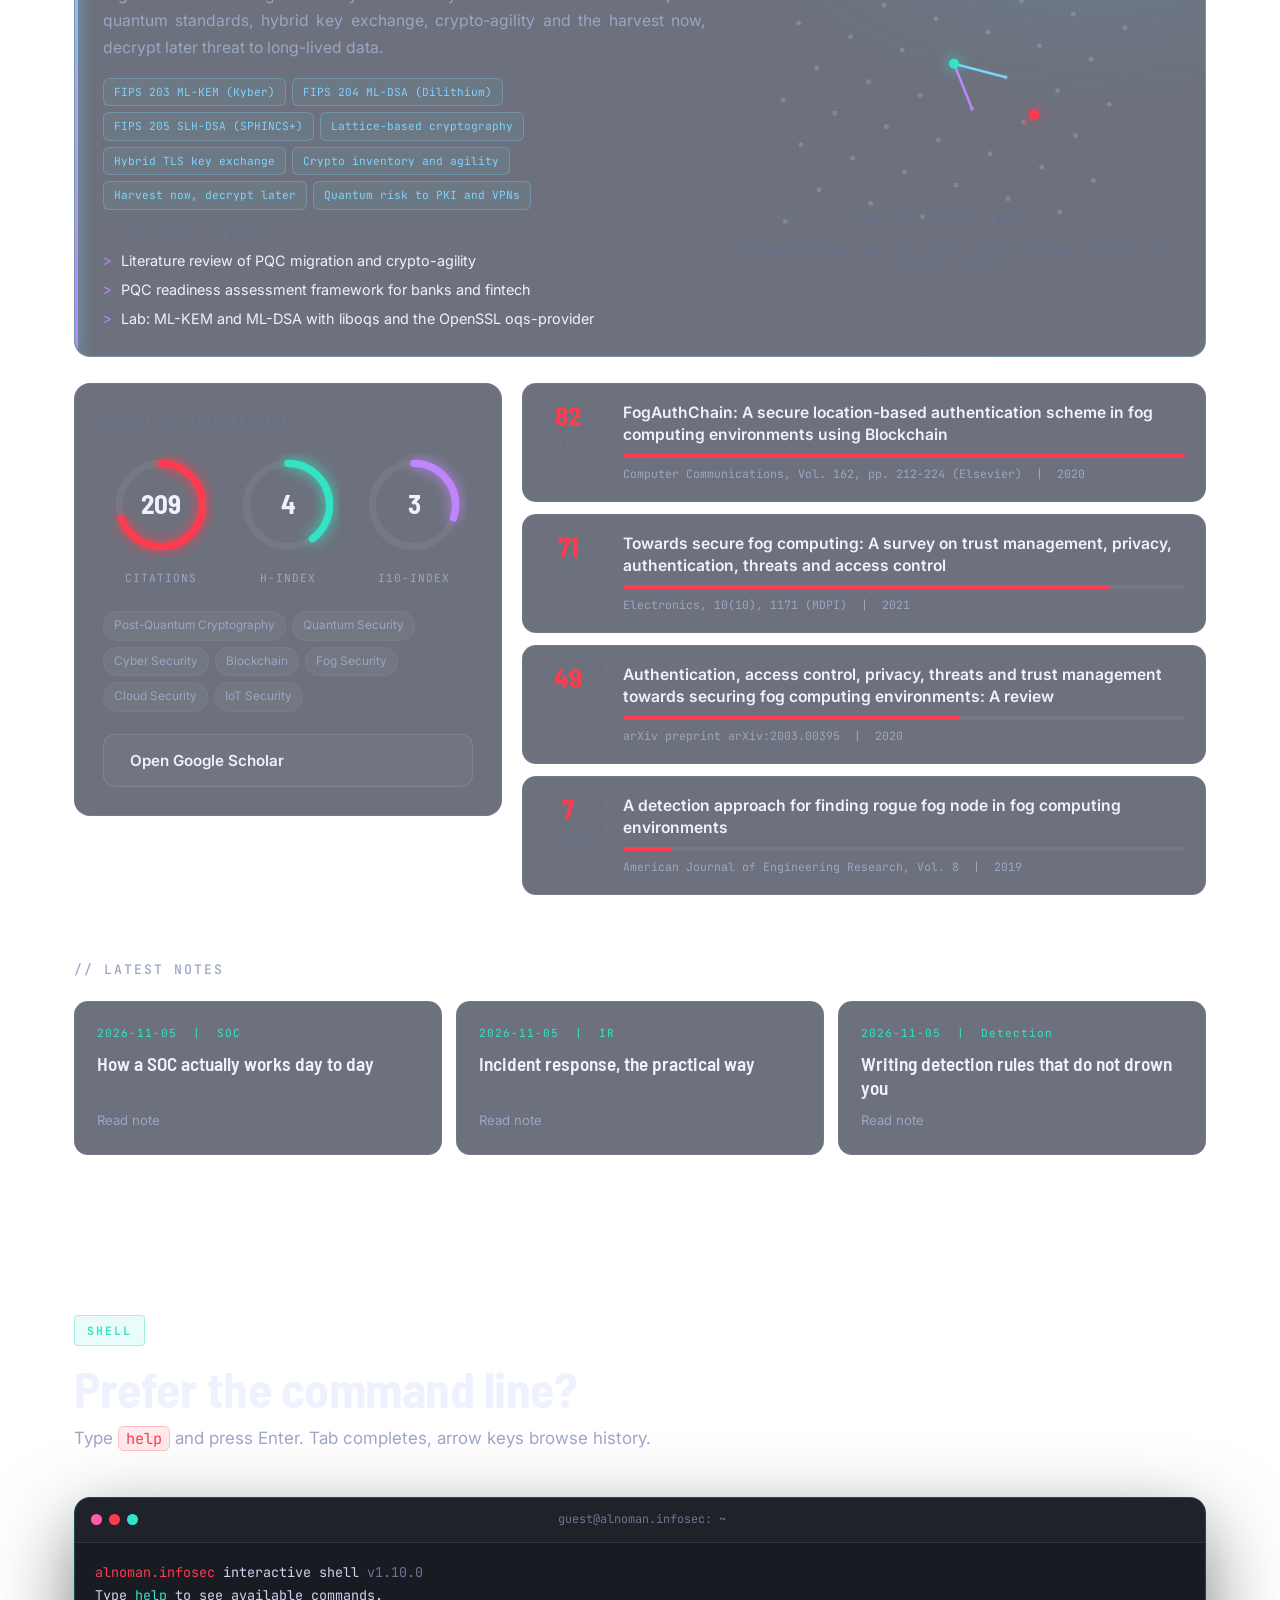
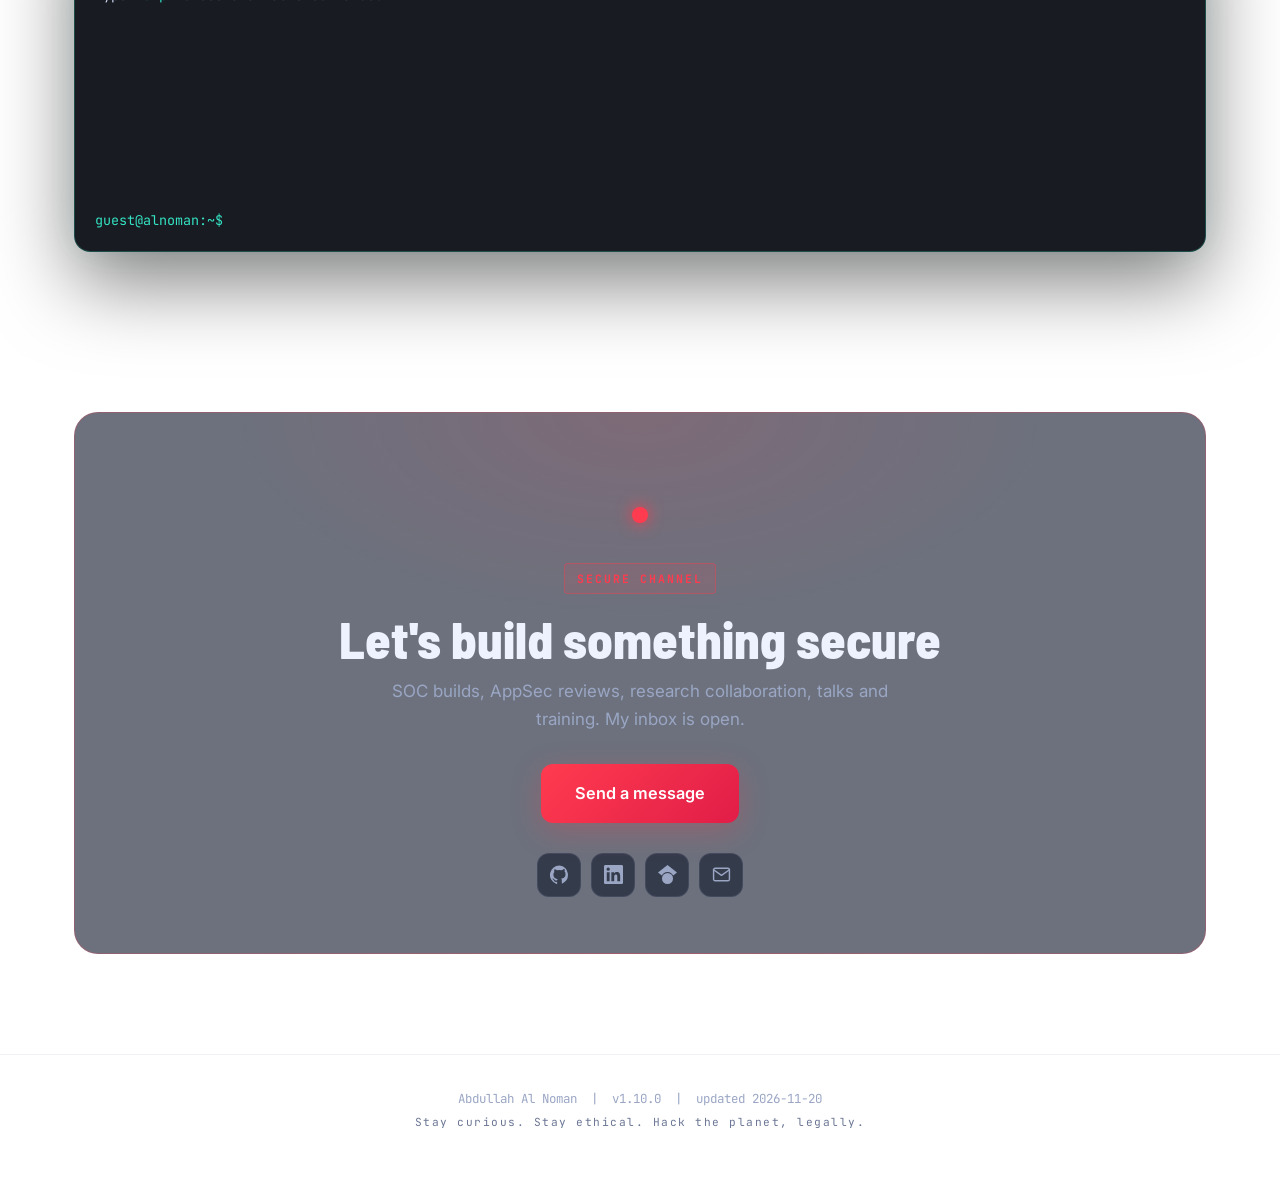
==== commit 9a4fb919: "v1.10.0: Projects as running services (terminal feature window, service tiles, systemctl style filte" ====
--- a/index.html
+++ b/index.html
@@ -20,7 +20,7 @@
   <link rel="preconnect" href="https://fonts.googleapis.com">
   <link rel="preconnect" href="https://fonts.gstatic.com" crossorigin>
   <link href="https://fonts.googleapis.com/css2?family=Barlow+Semi+Condensed:wght@500;600;700;800&family=Tektur:wght@600;700;800&family=Inter:wght@400;500;600&family=JetBrains+Mono:wght@400;500;700&display=swap" rel="stylesheet">
-  <link rel="stylesheet" href="assets/css/style.css?v=1.9.0">
+  <link rel="stylesheet" href="assets/css/style.css?v=1.10.0">
 </head>
 <body>
   <!-- boot -->
@@ -183,7 +183,7 @@
         <p class="sec-lead">Things I built, run or break on purpose.</p>
       </header>
       <div class="pills mono reveal" id="filters"></div>
-      <div class="projects-grid" id="projects-grid"></div>
+      <div class="svc-grid" id="projects-grid"></div>
     </section>
 
     <!-- RESEARCH -->
@@ -193,6 +193,7 @@
         <h2>Research &amp; writing</h2>
         <p class="sec-lead" id="research-lead"></p>
       </header>
+      <div class="qres reveal" id="q-research"></div>
       <div class="research-grid">
         <div class="metrics glass reveal" id="metrics"></div>
         <div class="papers reveal" id="papers"></div>
@@ -239,7 +240,7 @@
   </button>
   <div class="tip mono" id="tip" role="tooltip"></div>
 
-  <script src="data/site.js?v=1.9.0"></script>
-  <script src="assets/js/main.js?v=1.9.0"></script>
+  <script src="data/site.js?v=1.10.0"></script>
+  <script src="assets/js/main.js?v=1.10.0"></script>
 </body>
 </html>
--- a/assets/css/style.css
+++ b/assets/css/style.css
@@ -908,3 +908,87 @@
   .et-card { min-height: 0; margin-left: calc(var(--lift) * 10px); }
 }
 @media (max-width: 640px) { .et-card { margin-left: calc(var(--lift) * 6px); } }
+
+
+/* ============================================================
+   v1.10 projects as running services + active quantum research
+   ============================================================ */
+.svc-grid { display: grid; grid-template-columns: repeat(3, minmax(0, 1fr)); gap: 16px; }
+.svc-grid > .hide { display: none; }
+.led { display: inline-block; width: 8px; height: 8px; border-radius: 50%; flex: none; background: var(--teal); box-shadow: 0 0 8px var(--teal); }
+.led.s-lab { background: var(--sky); box-shadow: 0 0 8px var(--sky); }
+.led.s-wip { background: var(--lilac); box-shadow: 0 0 8px var(--lilac); animation: blink 1s steps(1) infinite; }
+.svc-feature { grid-column: 1 / -1; border-radius: 14px; overflow: hidden; background: rgba(5,8,15,.82); border: 1px solid color-mix(in srgb, var(--c) 40%, transparent); box-shadow: 0 24px 60px rgba(0,0,0,.4), 0 0 40px color-mix(in srgb, var(--c) 10%, transparent); }
+.sf-body { display: grid; grid-template-columns: 1fr 230px; }
+.sf-main { padding: 20px 24px 22px; font-size: .84rem; color: #cdd5ee; }
+.sf-cmd { color: var(--text2); margin: 0 0 6px; } .sf-cmd .p { color: var(--teal); }
+.sf-main h4 { font-family: "Tektur", var(--head); font-size: clamp(1.4rem, 2.6vw, 2rem); font-weight: 800; color: #fff; margin: 4px 0 10px; letter-spacing: .5px; }
+.sf-desc { font-family: var(--body); font-size: .98rem; line-height: 1.7; color: #cdd5ee; max-width: 680px; margin: 0 0 16px; }
+.sf-ls { display: flex; flex-wrap: wrap; gap: 4px 18px; color: var(--sky); margin: 0 0 18px; }
+.sf-links { display: flex; gap: 10px; flex-wrap: wrap; }
+.sf-links a, .svc-links a { display: inline-flex; align-items: center; gap: 6px; color: var(--text); text-decoration: none; font-size: .76rem; padding: 6px 12px; border-radius: 8px; border: 1px solid var(--line); background: rgba(255,255,255,.03); transition: border-color .2s, color .2s; }
+.sf-links a:hover, .svc-links a:hover { color: var(--c); border-color: color-mix(in srgb, var(--c) 55%, transparent); }
+.sf-links svg, .svc-links svg { width: 14px; height: 14px; }
+.sf-side { border-left: 1px dashed var(--line); padding: 20px 20px; display: flex; flex-direction: column; gap: 12px; background: rgba(255,255,255,.02); }
+.sf-status { display: flex; align-items: center; gap: 8px; font-size: .74rem; color: var(--teal); margin: 0; }
+.sf-stat b { display: block; font-family: "Tektur", var(--head); font-size: 1.7rem; color: var(--c); line-height: 1; }
+.sf-stat span { font-size: .66rem; color: var(--text2); letter-spacing: 1px; }
+.sf-meta { margin: auto 0 0; font-size: .66rem; color: var(--muted); line-height: 1.7; }
+.svc { display: flex; flex-direction: column; border-radius: 12px; overflow: hidden; background: var(--surface); border: 1px solid var(--line); transition: transform .35s var(--ease), border-color .35s, box-shadow .35s; }
+.svc:hover { transform: translateY(-6px); border-color: color-mix(in srgb, var(--c) 50%, transparent); box-shadow: 0 20px 50px rgba(0,0,0,.4), 0 0 30px color-mix(in srgb, var(--c) 14%, transparent); }
+.svc-bar { display: flex; align-items: center; gap: 8px; padding: 9px 14px; font-size: .7rem; background: rgba(255,255,255,.03); border-bottom: 1px solid var(--line); }
+.svc-bar b { color: var(--text); font-weight: 500; white-space: nowrap; overflow: hidden; text-overflow: ellipsis; min-width: 0; }
+.svc-pid { margin-left: auto; color: var(--muted); white-space: nowrap; }
+.svc-body { padding: 16px 16px 12px; flex: 1; display: flex; flex-direction: column; gap: 10px; }
+.svc-head { display: flex; gap: 12px; align-items: center; }
+.svc-head .node { width: 42px; height: 42px; margin: 0; flex: none; }
+.svc-head h4 { font-family: var(--head); font-size: 1.22rem; font-weight: 700; line-height: 1.15; color: var(--text); }
+.svc-head .ptype { margin: 2px 0 0; font-size: .76rem; color: var(--c); }
+.svc-desc { font-size: .9rem; color: var(--text2); line-height: 1.6; margin: 0; flex: 1; }
+.svc-stack { font-size: .72rem; color: var(--sky); margin: 0; line-height: 1.6; }
+.svc-stack span { color: var(--muted); }
+.svc-foot { display: flex; align-items: center; justify-content: space-between; gap: 8px; padding: 10px 14px; border-top: 1px dashed var(--line); font-size: .68rem; flex-wrap: wrap; }
+.svc-st { color: var(--teal); border: 0; padding: 0; margin: 0; letter-spacing: 0; font-size: inherit; } .svc-st.s-lab { color: var(--sky); } .svc-st.s-wip { color: var(--lilac); }
+.svc-st::before { content: "> "; color: var(--muted); }
+.svc-links { display: flex; gap: 6px; }
+.svc-links a { padding: 4px 9px; font-size: .68rem; }
+#filters button { text-transform: none; }
+:root[data-theme="light"] .svc-feature { background: #0f1526; }
+:root[data-theme="light"] .svc-bar { background: rgba(20,30,60,.04); }
+@media (max-width: 1100px) { .svc-grid { grid-template-columns: repeat(2, minmax(0, 1fr)); } }
+@media (max-width: 760px) { .sf-body { grid-template-columns: 1fr; } .sf-side { border-left: 0; border-top: 1px dashed var(--line); flex-direction: row; flex-wrap: wrap; align-items: center; gap: 14px 22px; } .sf-meta { margin: 0; } }
+@media (max-width: 640px) { .svc-grid { grid-template-columns: 1fr; } .sf-main { padding: 16px; } }
+
+/* active research: quantum security / PQC */
+.qres { display: grid; grid-template-columns: 1.35fr 1fr; gap: 26px; align-items: center; padding: 26px 28px; margin-bottom: 26px; border-radius: 16px; position: relative; overflow: hidden;
+  background: radial-gradient(500px 260px at 90% 20%, rgba(125,211,252,.10), transparent 70%), var(--surface); border: 1px solid rgba(125,211,252,.35); }
+.qres::before { content: ""; position: absolute; left: 0; top: 0; bottom: 0; width: 3px; background: linear-gradient(var(--sky), var(--lilac)); box-shadow: 0 0 14px var(--sky); }
+.q-top { display: flex; gap: 10px; align-items: center; font-size: .66rem; letter-spacing: 2px; margin-bottom: 12px; flex-wrap: wrap; }
+.q-tag { display: inline-flex; align-items: center; gap: 7px; color: var(--sky); }
+.q-tag i { width: 8px; height: 8px; border-radius: 50%; background: var(--sky); box-shadow: 0 0 10px var(--sky); animation: blink 1.2s steps(1) infinite; }
+.q-status { color: var(--lilac); border: 1px solid currentColor; border-radius: 4px; padding: 1px 7px; }
+.qres h3 { font-family: "Tektur", var(--head); font-weight: 800; font-size: clamp(1.4rem, 2.6vw, 2rem); line-height: 1.12; color: var(--text); margin: 0 0 12px; }
+.q-sum { color: var(--text2); line-height: 1.7; font-size: .98rem; margin: 0 0 16px; text-align: justify; hyphens: auto; }
+.q-topics { display: flex; flex-wrap: wrap; gap: 6px; margin-bottom: 16px; }
+.q-topics span { font-size: .7rem; color: var(--sky); padding: 4px 10px; border-radius: 6px; border: 1px solid rgba(125,211,252,.3); background: rgba(125,211,252,.06); }
+.q-wt { font-size: .66rem; letter-spacing: 1.5px; color: var(--muted); margin: 0 0 6px; }
+.q-work { list-style: none; display: grid; gap: 5px; margin: 0; padding: 0; }
+.q-work li { position: relative; padding-left: 18px; font-size: .9rem; color: var(--text); }
+.q-work li::before { content: ">"; position: absolute; left: 0; color: var(--lilac); font-family: var(--mono); }
+.q-vis { text-align: center; }
+.lattice { width: 100%; max-width: 360px; height: auto; display: block; margin: 0 auto; }
+.lattice circle { fill: rgba(154,166,196,.45); animation: lat-tw 3.6s ease-in-out infinite; animation-delay: calc(var(--n) * .35s); }
+@keyframes lat-tw { 0%, 100% { opacity: .45; } 50% { opacity: 1; } }
+.lattice .bv { stroke-width: 2.2; stroke-linecap: round; stroke-dasharray: 60; stroke-dashoffset: 60; animation: draw-v 1.4s .4s forwards var(--ease); }
+.lattice .v1 { stroke: var(--sky); } .lattice .v2 { stroke: var(--lilac); animation-delay: .8s; }
+@keyframes draw-v { to { stroke-dashoffset: 0; } }
+.lattice .origin { fill: var(--teal); animation: none; filter: drop-shadow(0 0 6px var(--teal)); }
+.lattice .target { fill: var(--amber); animation: none; filter: drop-shadow(0 0 6px var(--amber)); }
+.lattice .target-ring { fill: none; stroke: var(--amber); stroke-width: 1.5; animation: ring-out 2s infinite; transform-box: fill-box; transform-origin: center; }
+@keyframes ring-out { 0% { transform: scale(1); opacity: .9; } 100% { transform: scale(4); opacity: 0; } }
+.lattice .err { stroke: var(--amber); stroke-width: 1.4; stroke-dasharray: 3 3; }
+.lattice text { font-family: var(--mono); font-size: 10px; fill: var(--muted); letter-spacing: 1px; }
+.q-cap { font-size: .68rem; color: var(--muted); margin: 8px 0 0; line-height: 1.5; }
+:root[data-theme="light"] .lattice circle { fill: rgba(20,30,60,.35); }
+@media (max-width: 900px) { .qres { grid-template-columns: 1fr; padding: 20px; } .lattice { max-width: 300px; } }
+@media (max-width: 640px) { .q-sum { text-align: left; } }
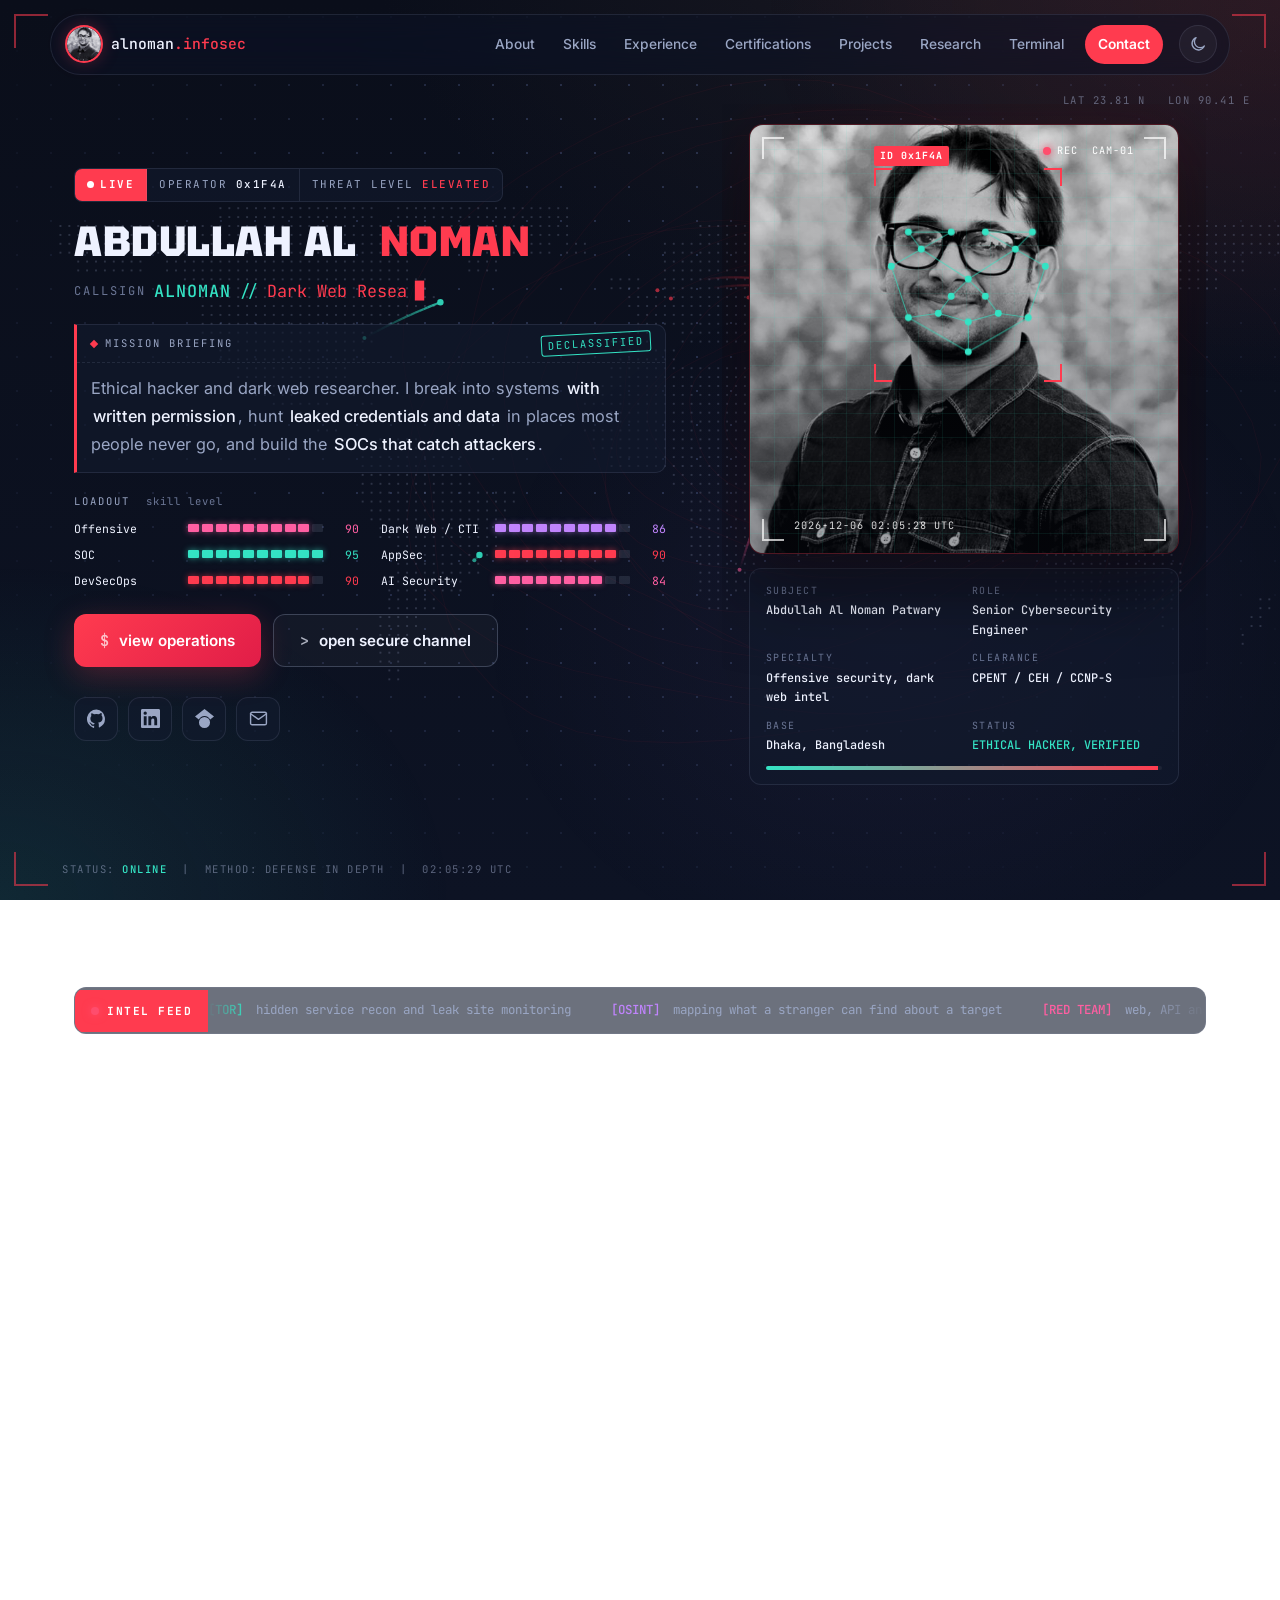
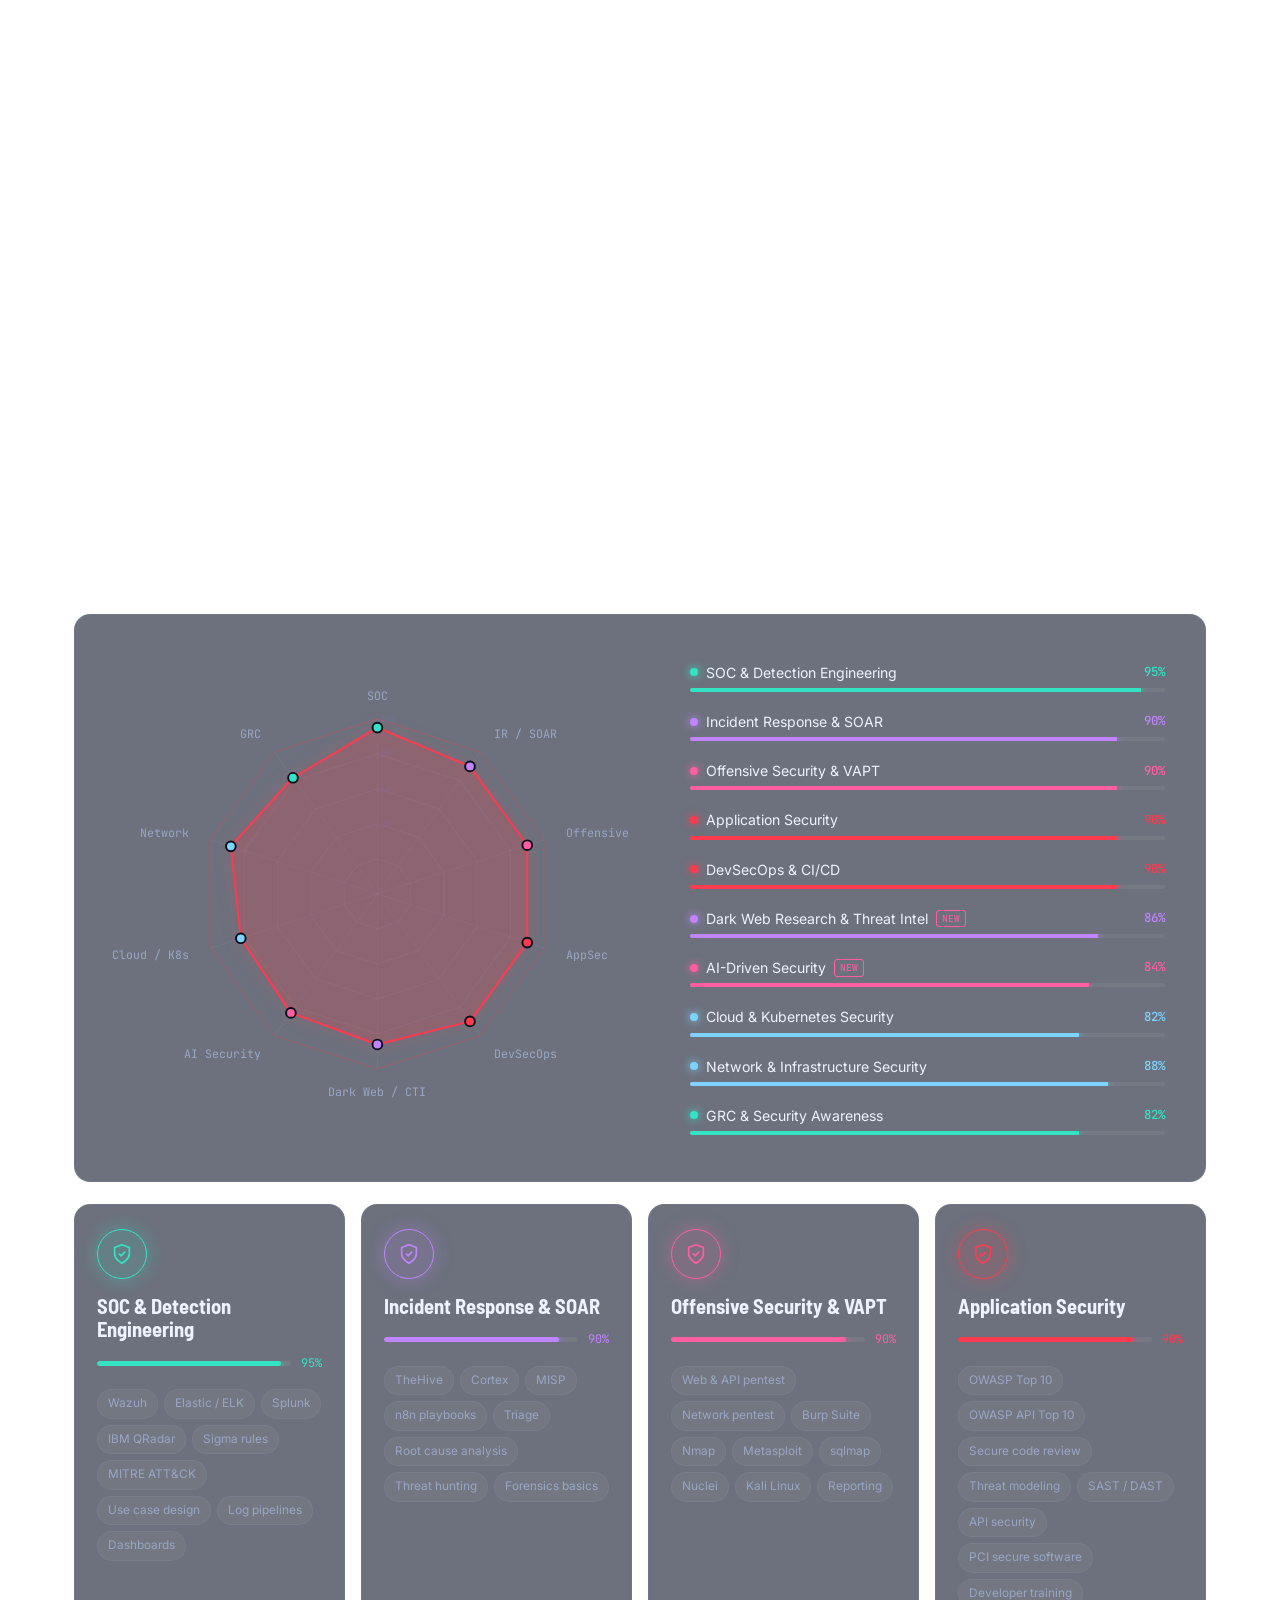
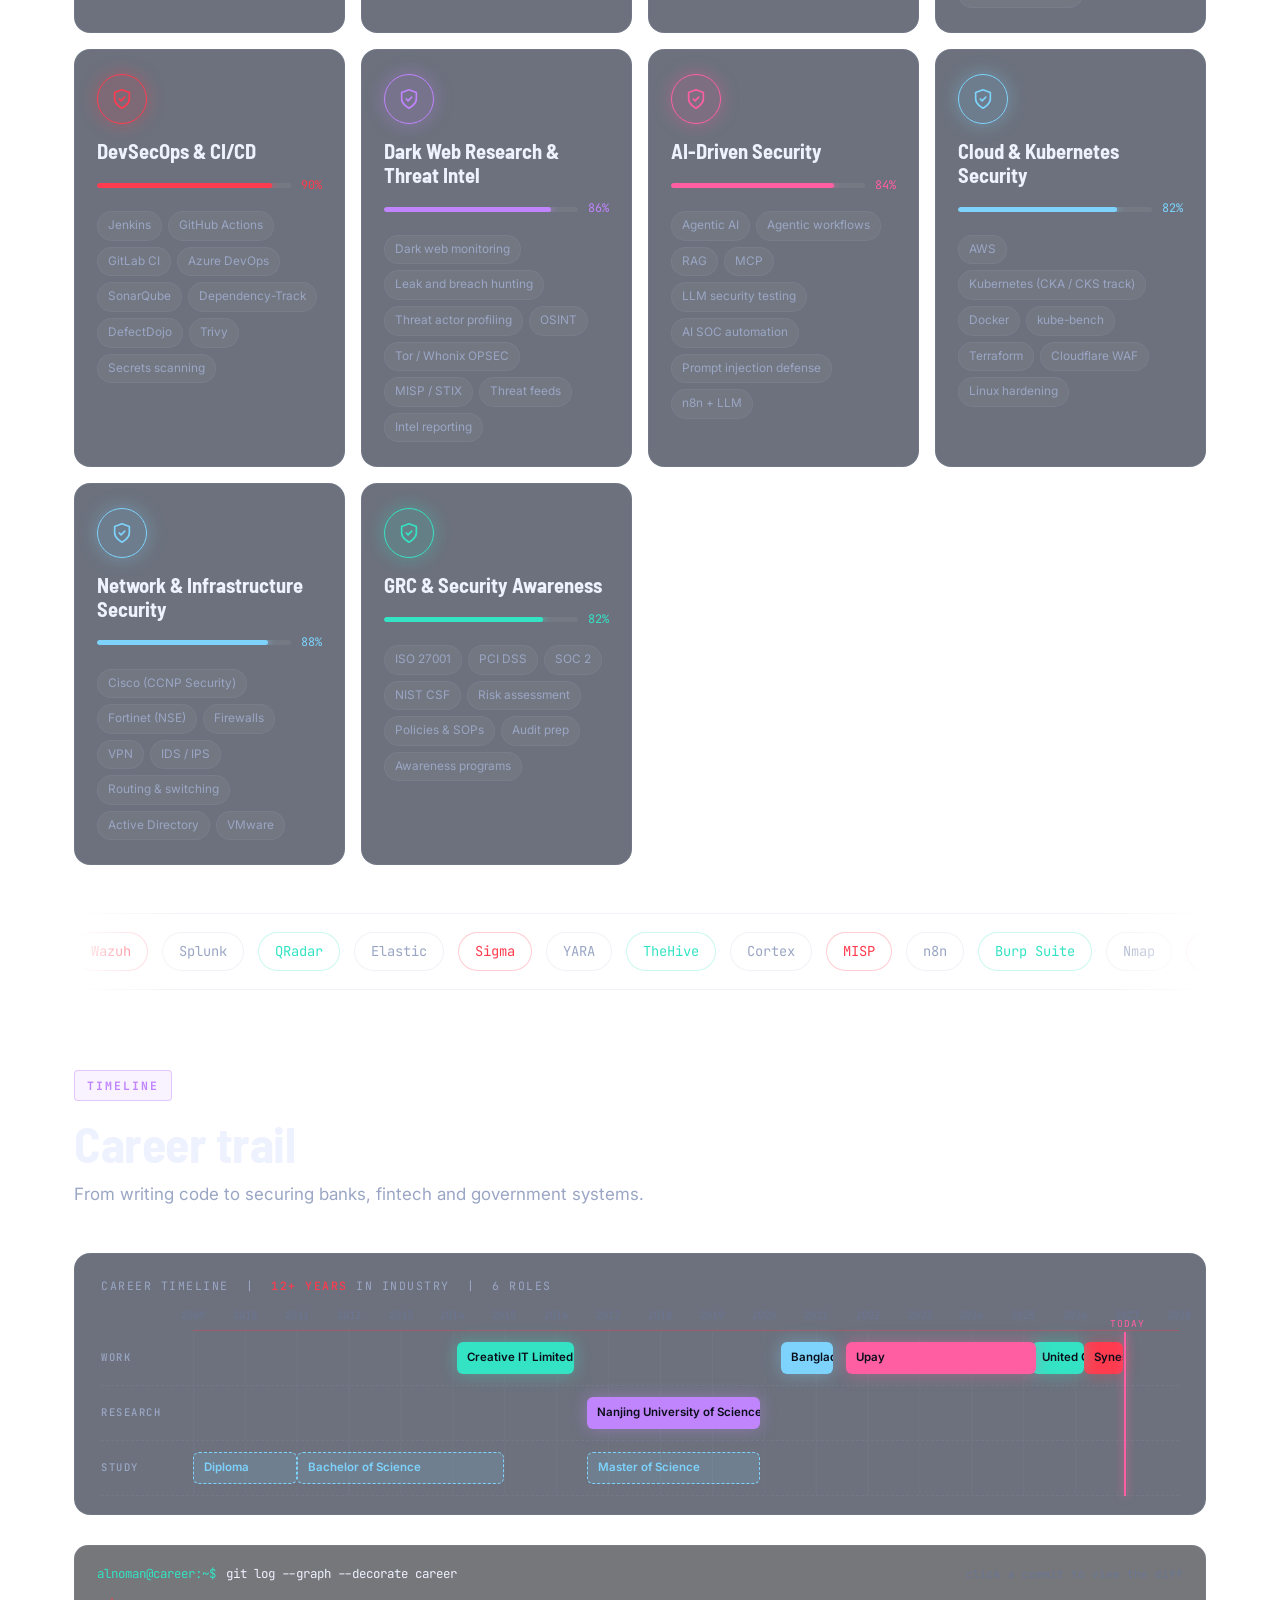
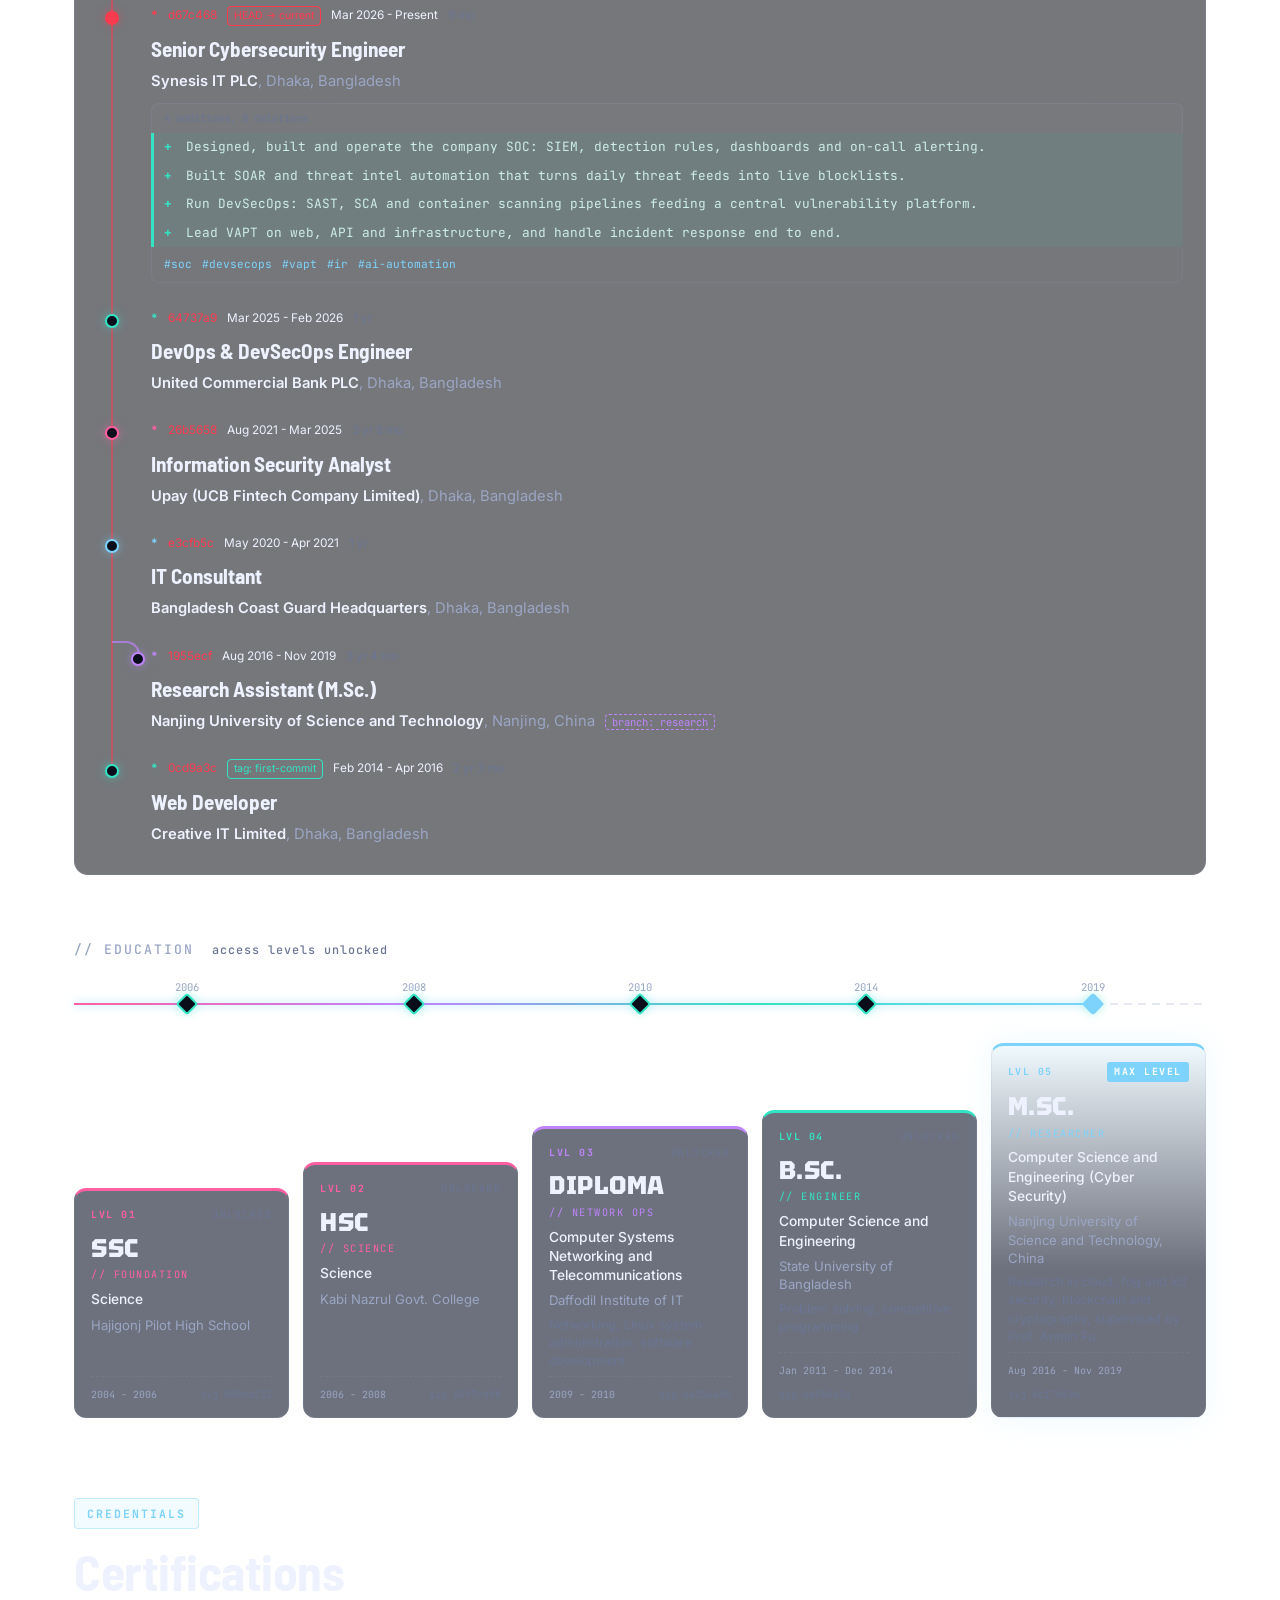
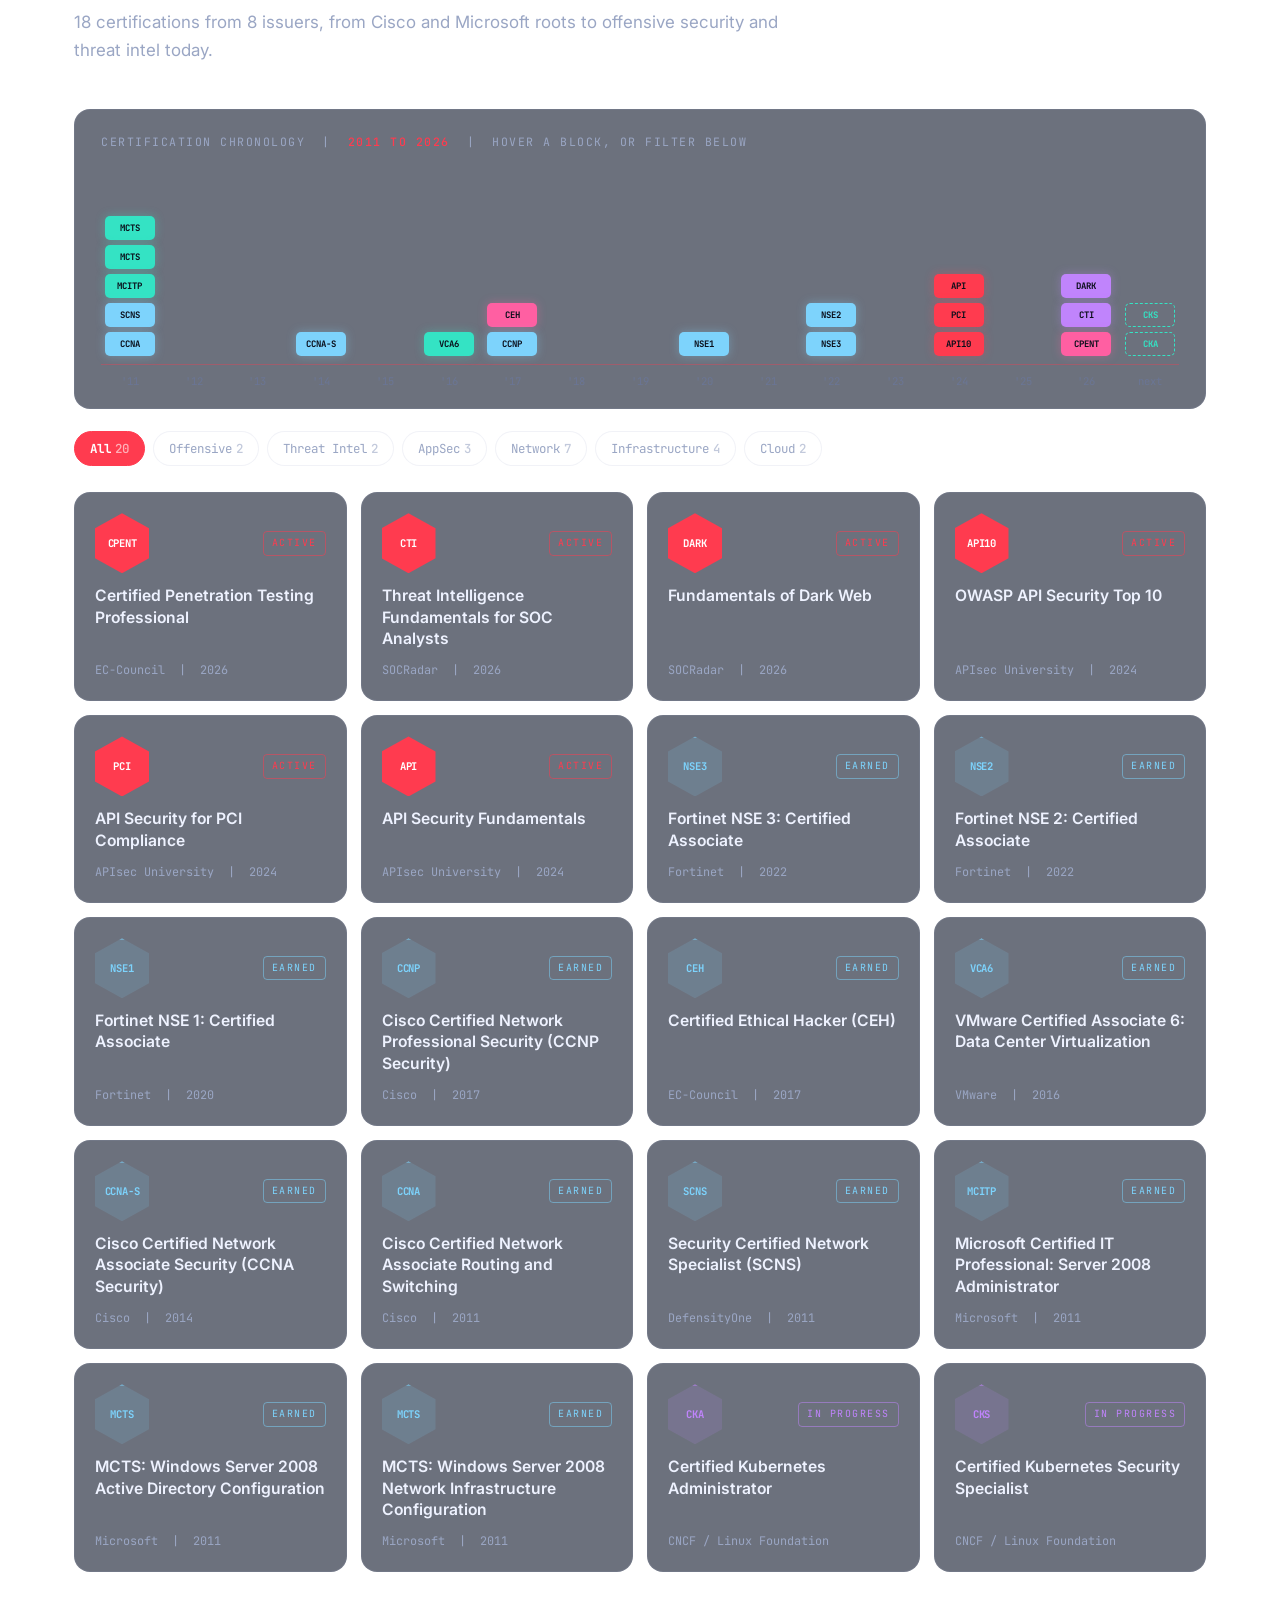
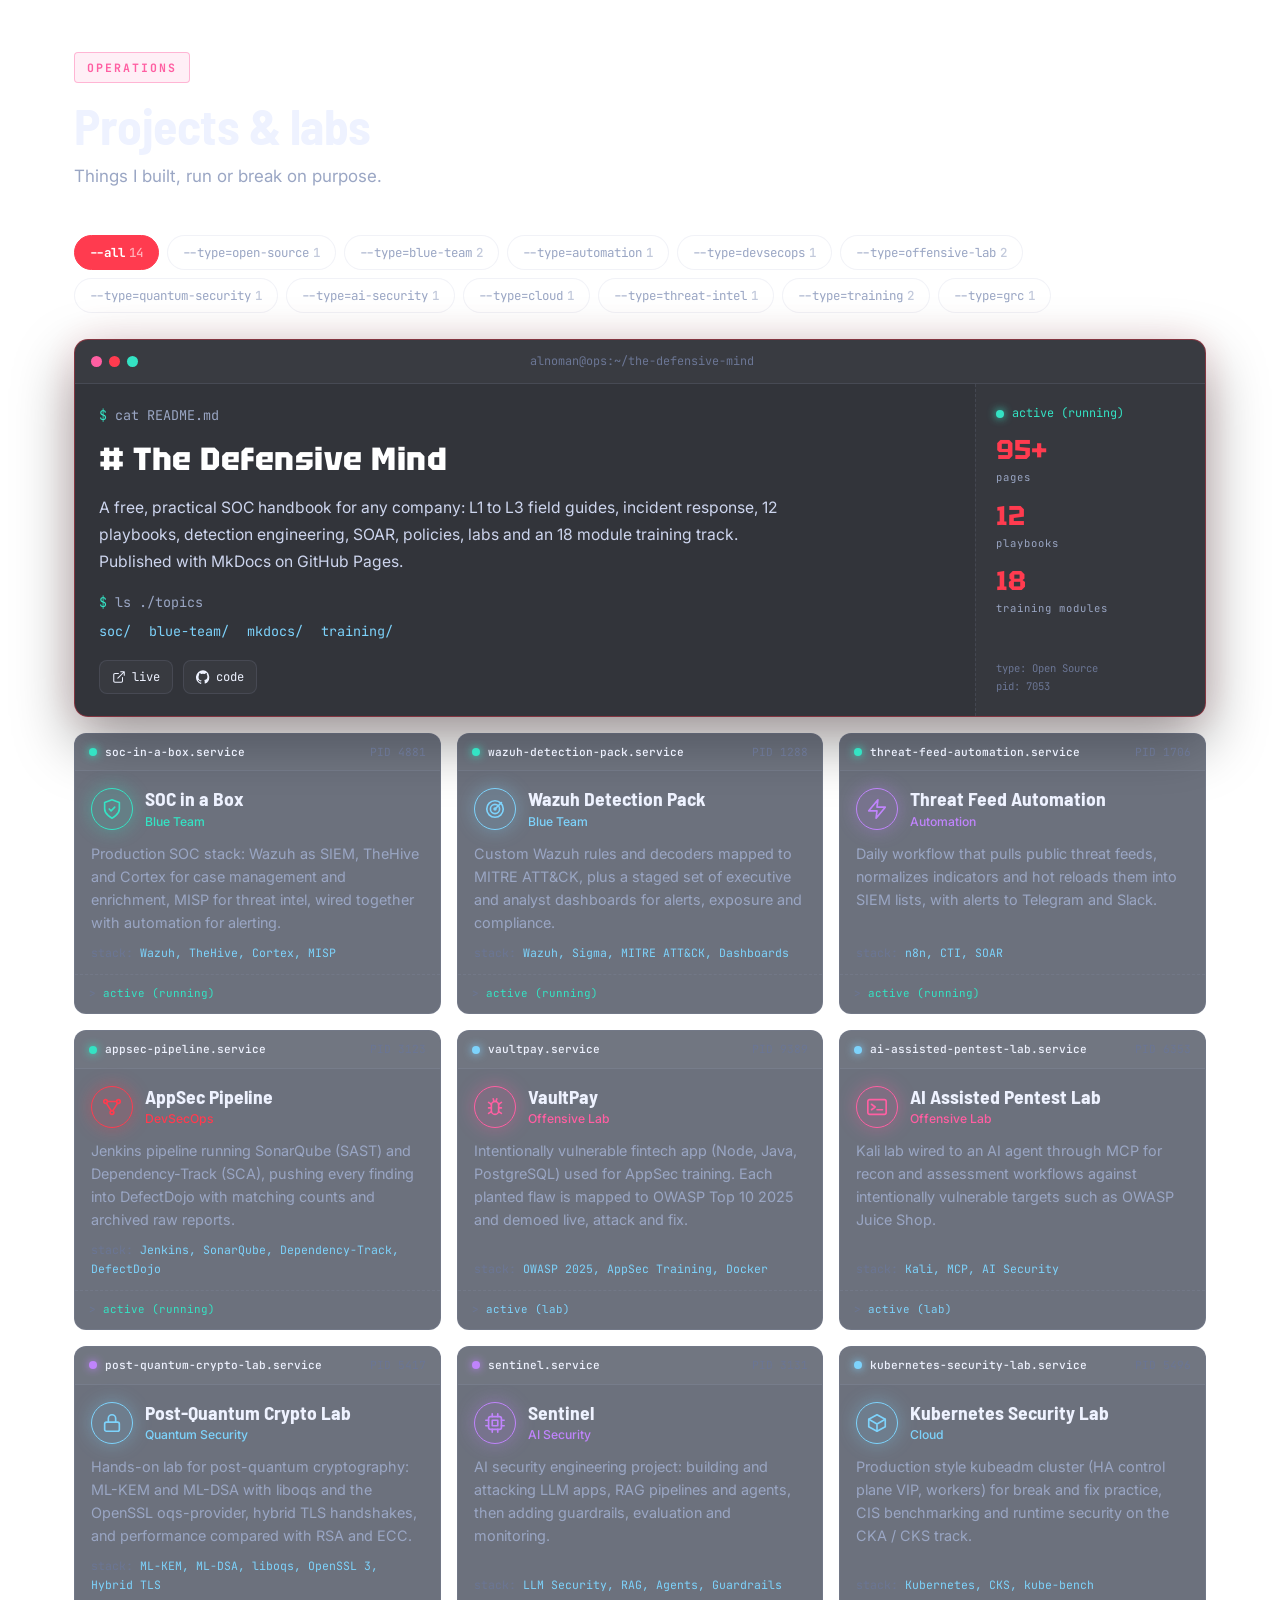
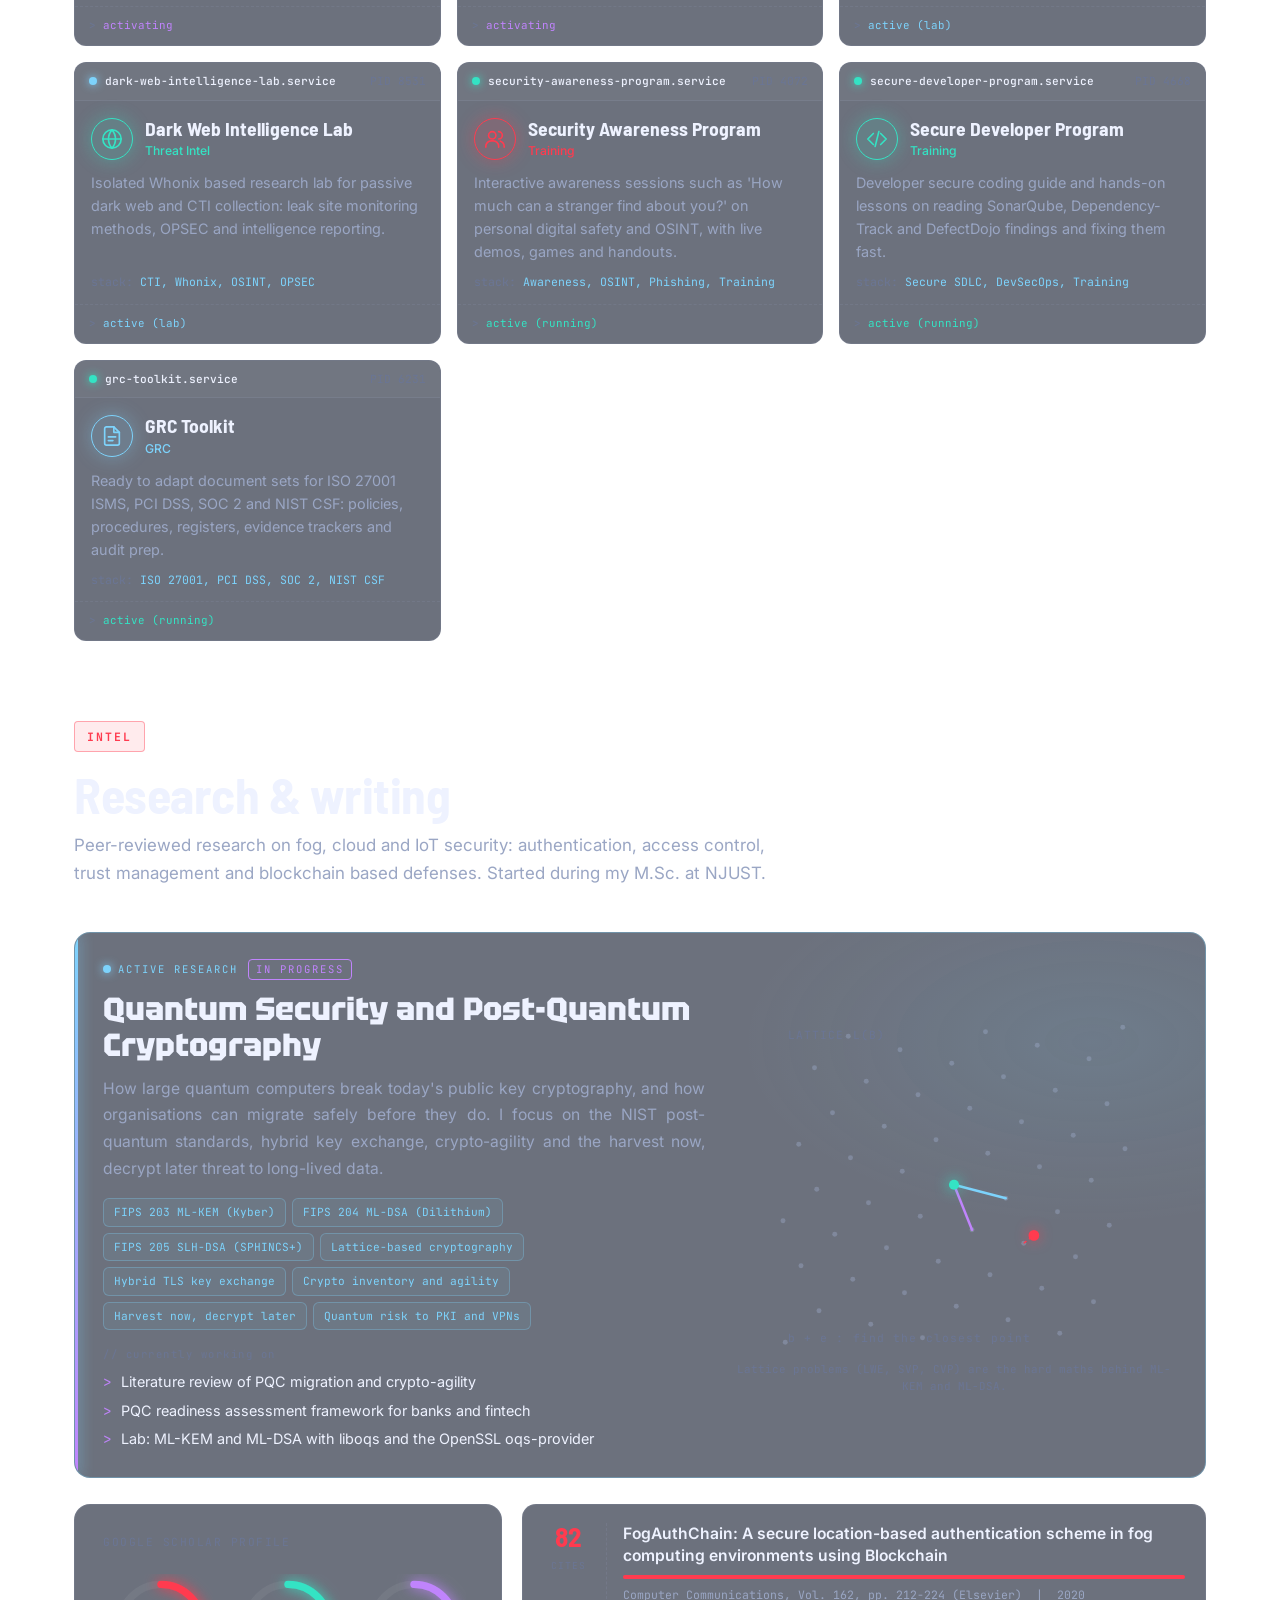
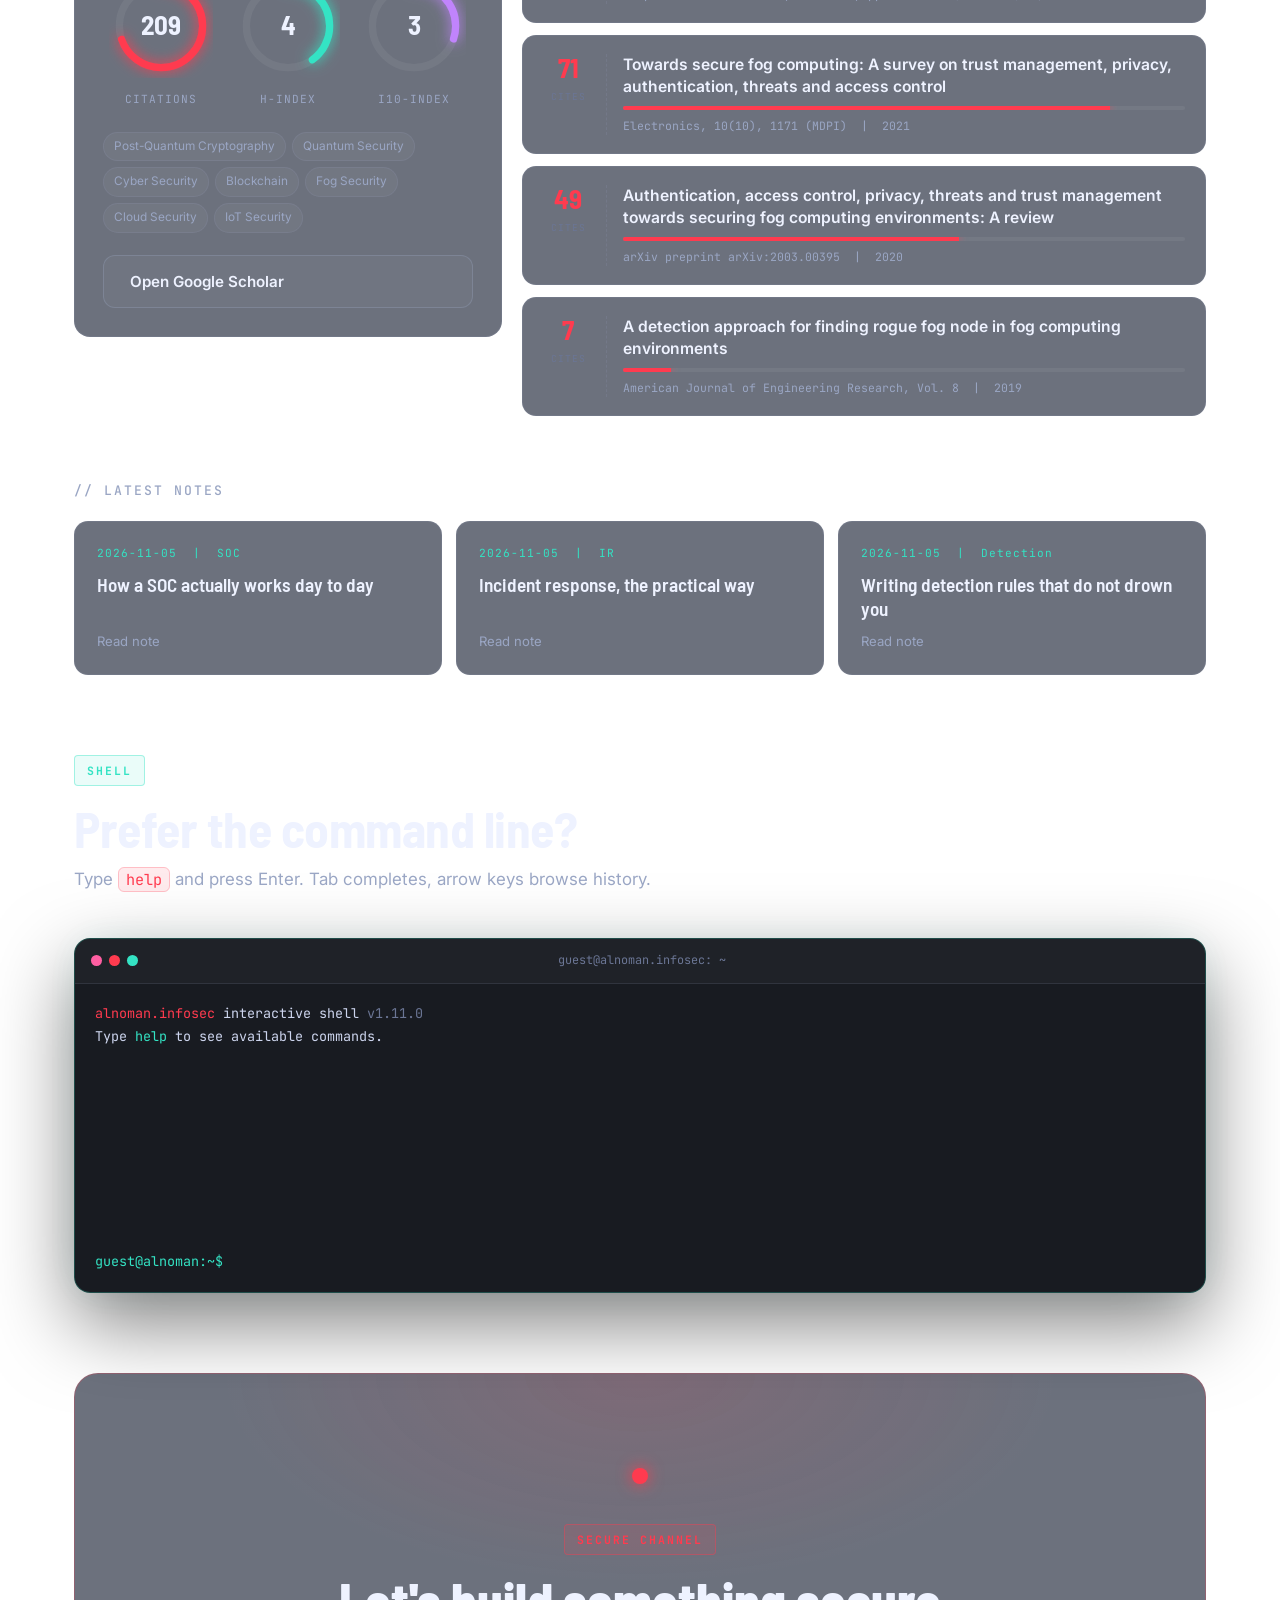
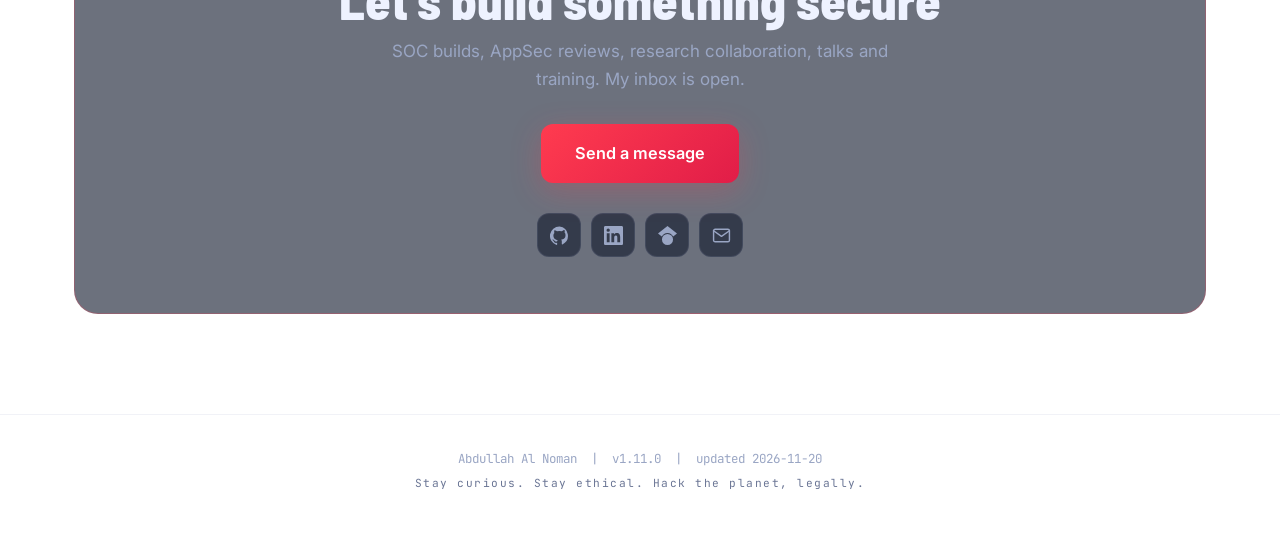
==== commit eb44c56b: "v1.11.0: Section top padding 40px, light mode Contact hover keeps red, stat cards with a light runni" ====
--- a/index.html
+++ b/index.html
@@ -20,7 +20,7 @@
   <link rel="preconnect" href="https://fonts.googleapis.com">
   <link rel="preconnect" href="https://fonts.gstatic.com" crossorigin>
   <link href="https://fonts.googleapis.com/css2?family=Barlow+Semi+Condensed:wght@500;600;700;800&family=Tektur:wght@600;700;800&family=Inter:wght@400;500;600&family=JetBrains+Mono:wght@400;500;700&display=swap" rel="stylesheet">
-  <link rel="stylesheet" href="assets/css/style.css?v=1.10.0">
+  <link rel="stylesheet" href="assets/css/style.css?v=1.11.0">
 </head>
 <body>
   <!-- boot -->
@@ -240,7 +240,7 @@
   </button>
   <div class="tip mono" id="tip" role="tooltip"></div>
 
-  <script src="data/site.js?v=1.10.0"></script>
-  <script src="assets/js/main.js?v=1.10.0"></script>
+  <script src="data/site.js?v=1.11.0"></script>
+  <script src="assets/js/main.js?v=1.11.0"></script>
 </body>
 </html>
--- a/assets/css/style.css
+++ b/assets/css/style.css
@@ -992,3 +992,48 @@
 :root[data-theme="light"] .lattice circle { fill: rgba(20,30,60,.35); }
 @media (max-width: 900px) { .qres { grid-template-columns: 1fr; padding: 20px; } .lattice { max-width: 300px; } }
 @media (max-width: 640px) { .q-sum { text-align: left; } }
+
+
+/* ============================================================
+   v1.11 section spacing, light-mode CTA hover, animated stat cards
+   ============================================================ */
+.section { padding-top: 40px; }
+@media (max-width: 640px) { .section { padding-top: 40px; } }
+
+/* Contact button keeps its red fill on hover in light mode */
+:root[data-theme="light"] .nav nav a.nav-cta:hover { background: var(--amber); color: #fff; box-shadow: 0 0 22px rgba(214,31,58,.4); }
+
+/* stat cards: a light runs around the whole border */
+@property --ang { syntax: "<angle>"; inherits: false; initial-value: 0deg; }
+.stats { counter-reset: st; }
+.stat {
+  counter-increment: st; isolation: isolate; border: 0; overflow: hidden;
+  padding: 24px 22px 20px; border-radius: 14px;
+  background:
+    radial-gradient(240px 120px at 0% 0%, color-mix(in srgb, var(--c) 12%, transparent), transparent 70%),
+    var(--surface);
+  box-shadow: inset 0 0 0 1px var(--line);
+  transition: transform .35s var(--ease), box-shadow .35s;
+}
+.stat::before {
+  content: "0x0" counter(st); left: auto; right: 14px; top: 12px; bottom: auto; width: auto;
+  background: none; box-shadow: none;
+  font-family: var(--mono); font-size: .62rem; letter-spacing: 1.5px; color: var(--muted);
+}
+.stat::after {
+  content: ""; position: absolute; inset: 0; border-radius: inherit; padding: 1.6px; pointer-events: none; z-index: -1;
+  background: conic-gradient(from var(--ang), transparent 0deg, transparent 250deg, color-mix(in srgb, var(--c) 35%, transparent) 300deg, var(--c) 345deg, transparent 360deg);
+  -webkit-mask: linear-gradient(#000 0 0) content-box, linear-gradient(#000 0 0);
+  -webkit-mask-composite: xor; mask-composite: exclude;
+  animation: stat-spin 4.5s linear infinite;
+}
+.stat:nth-child(2)::after { animation-delay: -1.1s; }
+.stat:nth-child(3)::after { animation-delay: -2.2s; }
+.stat:nth-child(4)::after { animation-delay: -3.3s; }
+@keyframes stat-spin { to { --ang: 360deg; } }
+.stat b { font-family: "Tektur", var(--head); font-weight: 800; font-size: 2.7rem; letter-spacing: .5px; text-shadow: 0 0 22px color-mix(in srgb, var(--c) 45%, transparent); }
+.stat span { display: block; margin-top: 6px; font-family: var(--mono); font-size: .74rem; letter-spacing: 1px; text-transform: uppercase; }
+.stat:hover { transform: translateY(-4px); box-shadow: inset 0 0 0 1px color-mix(in srgb, var(--c) 35%, transparent), 0 18px 40px rgba(0,0,0,.35), 0 0 28px color-mix(in srgb, var(--c) 16%, transparent); }
+.stat:hover::after { animation-duration: 1.8s; }
+:root[data-theme="light"] .stat b { text-shadow: none; }
+@media (prefers-reduced-motion: reduce) { .stat::after { animation: none; background: color-mix(in srgb, var(--c) 40%, transparent); } }
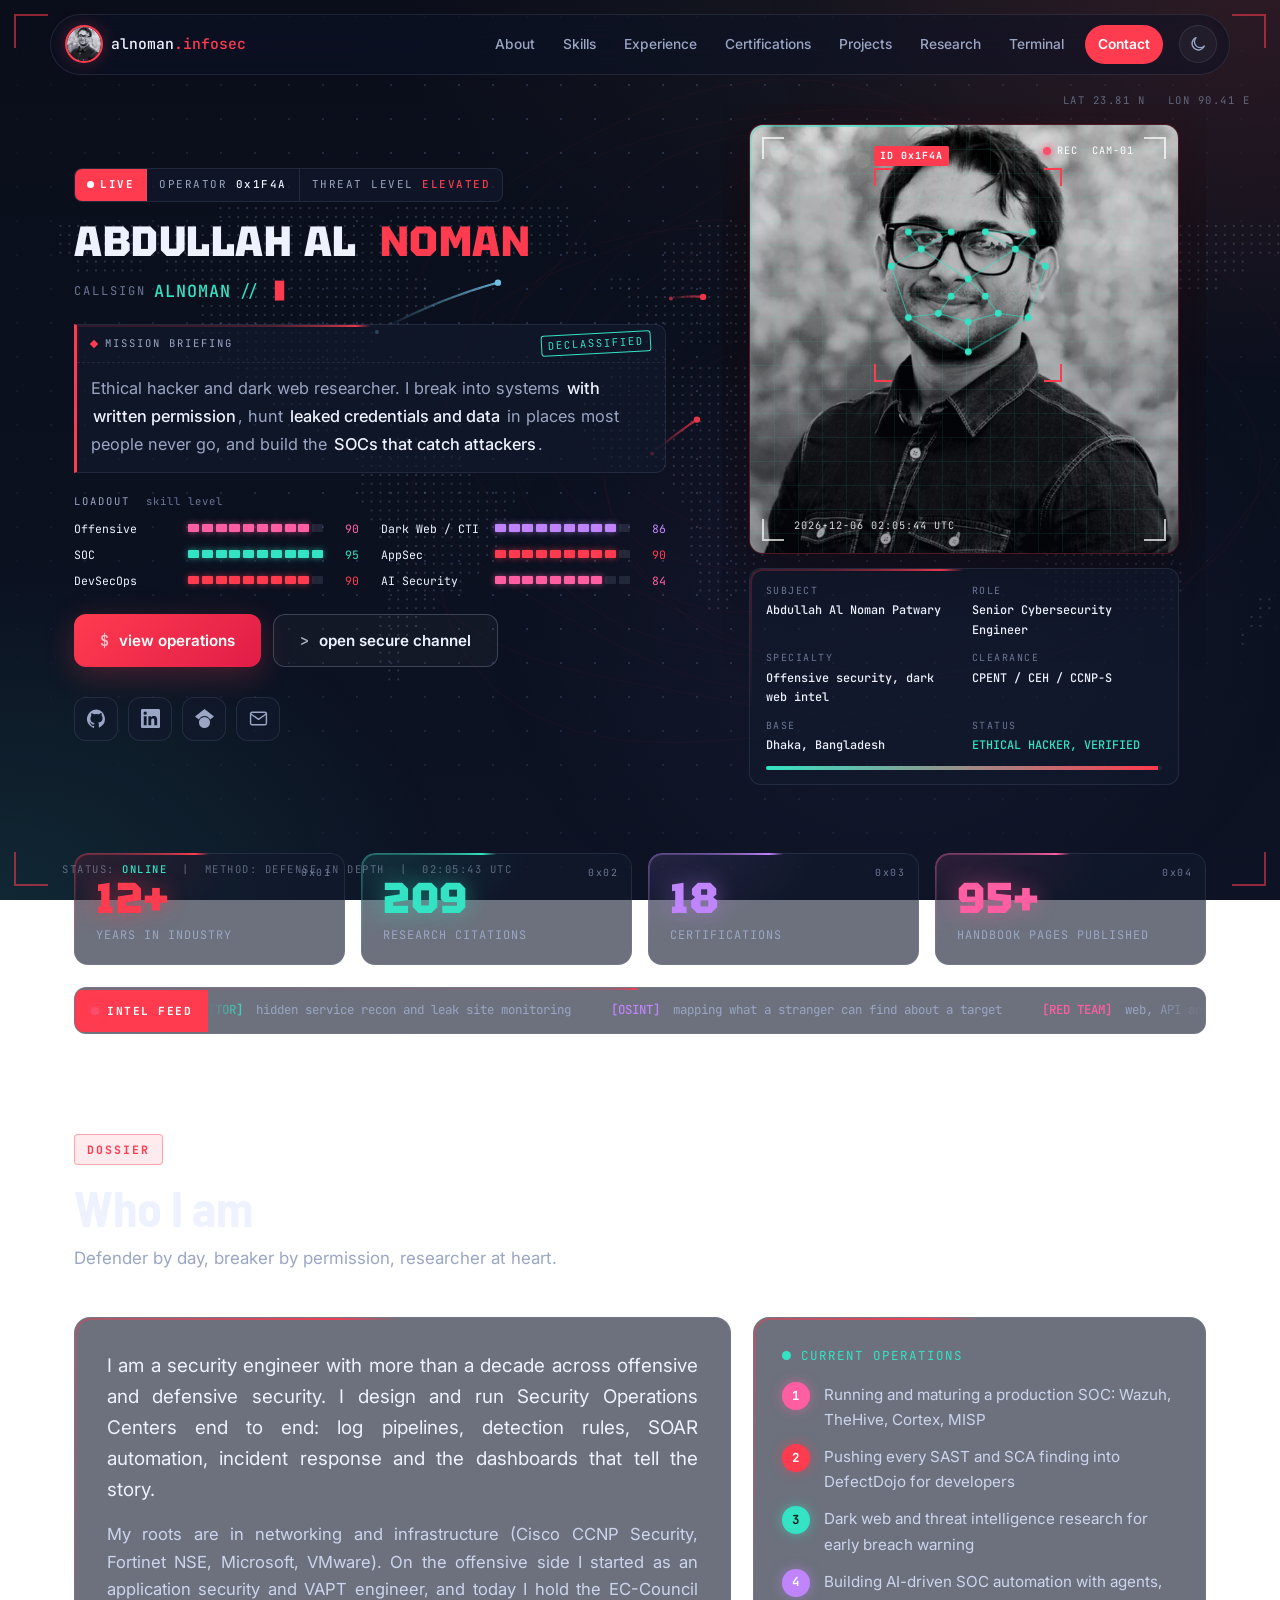
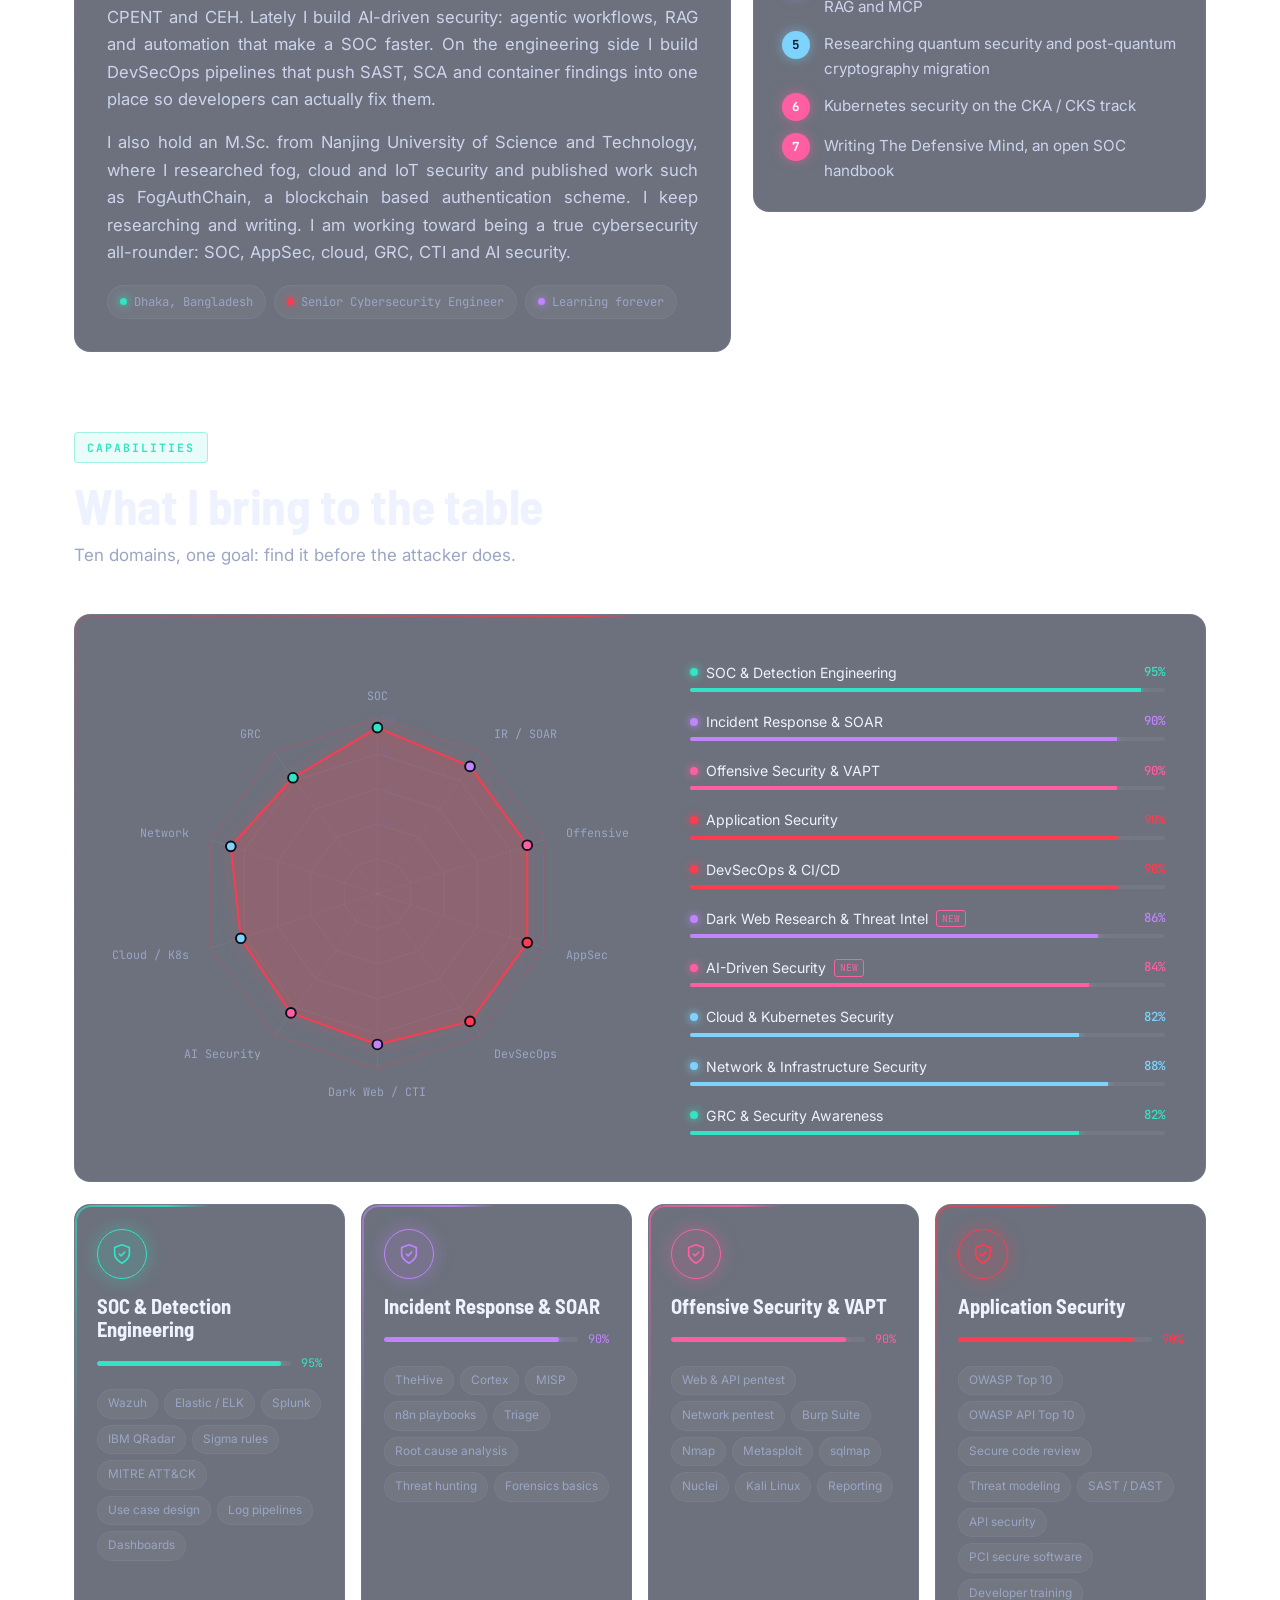
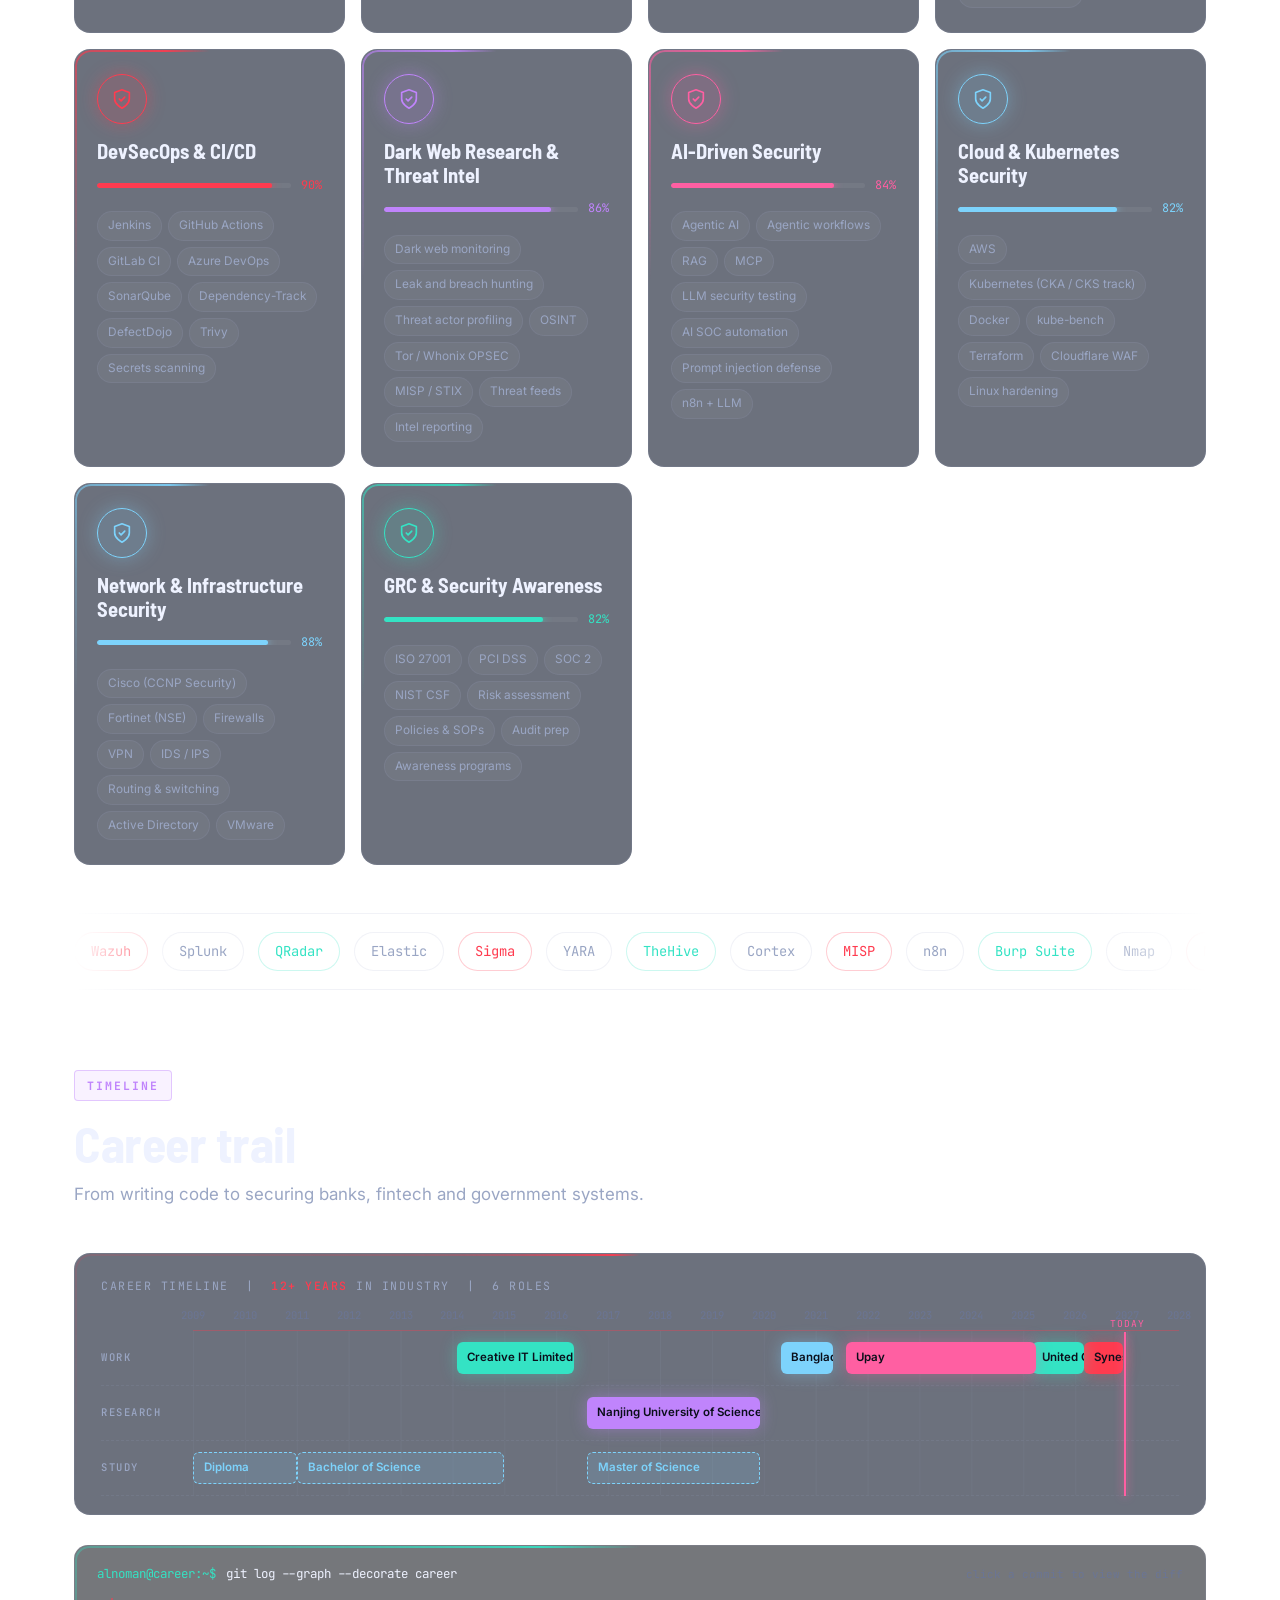
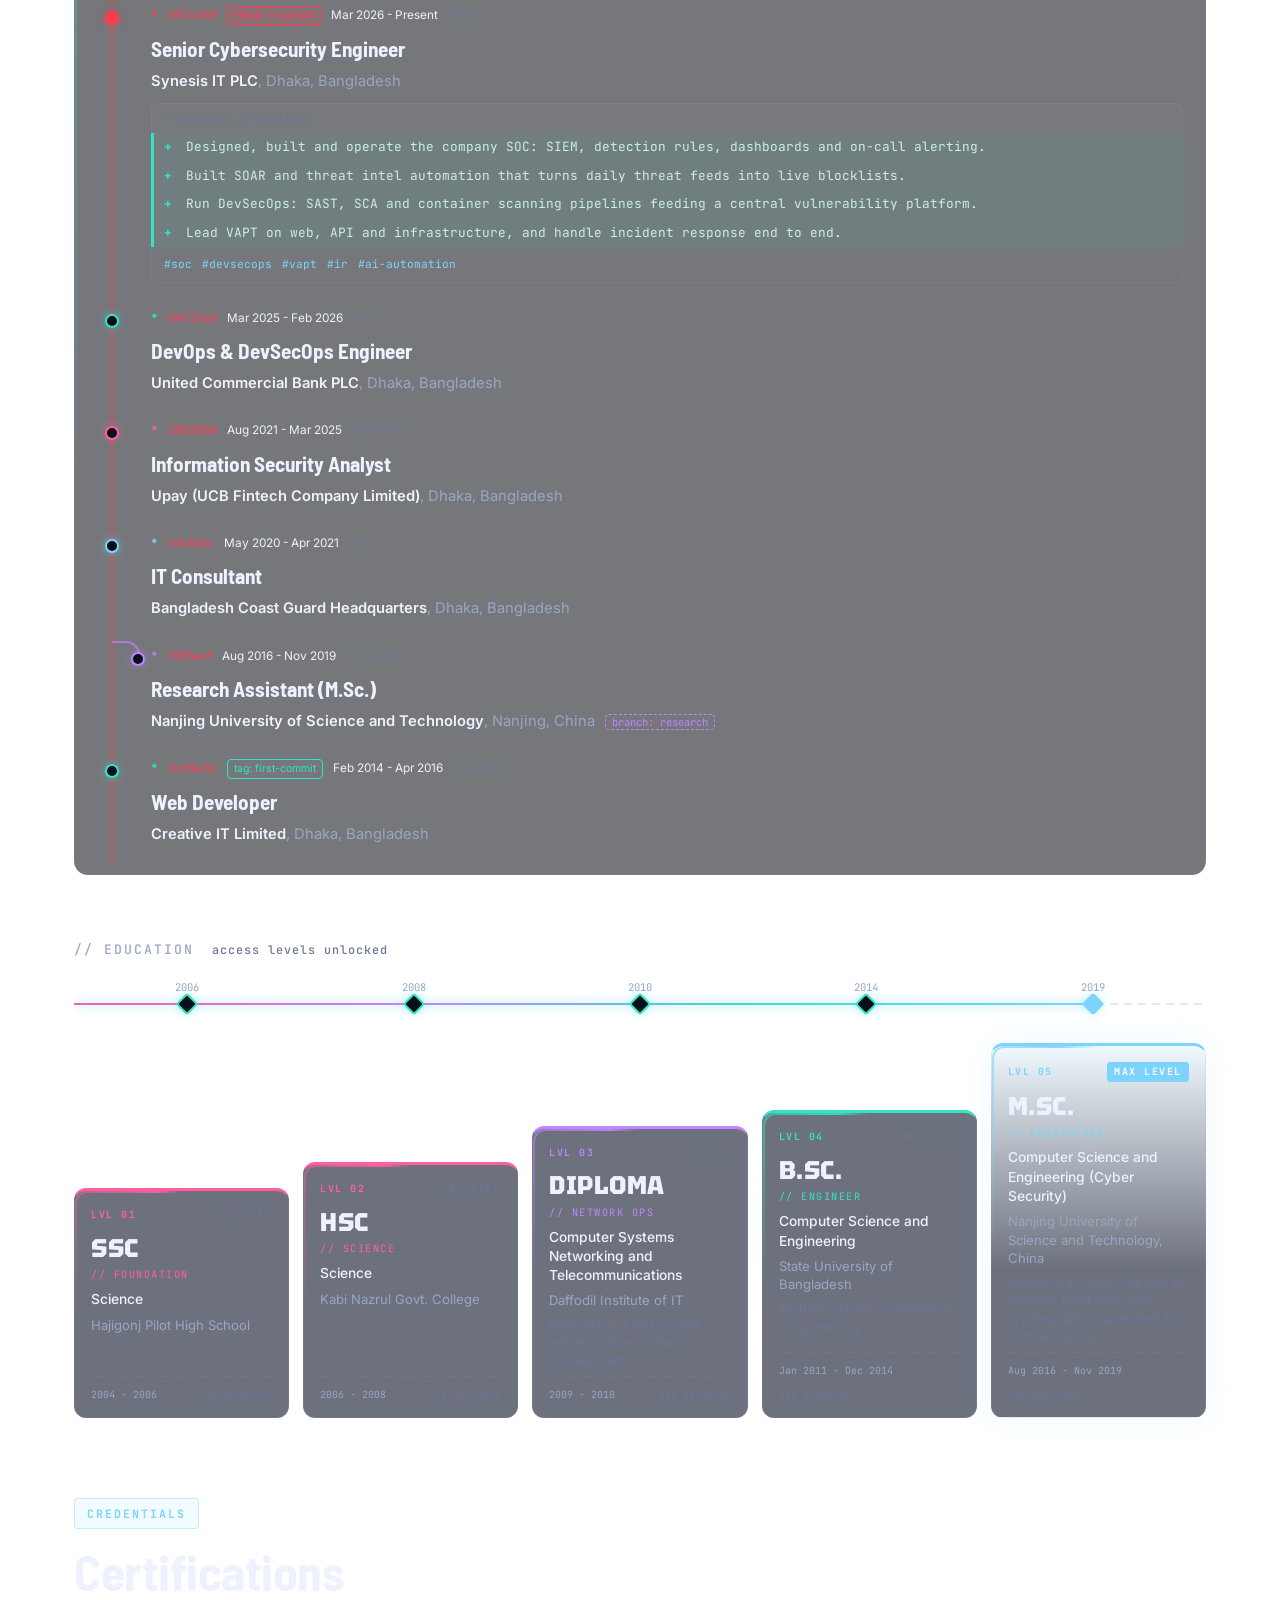
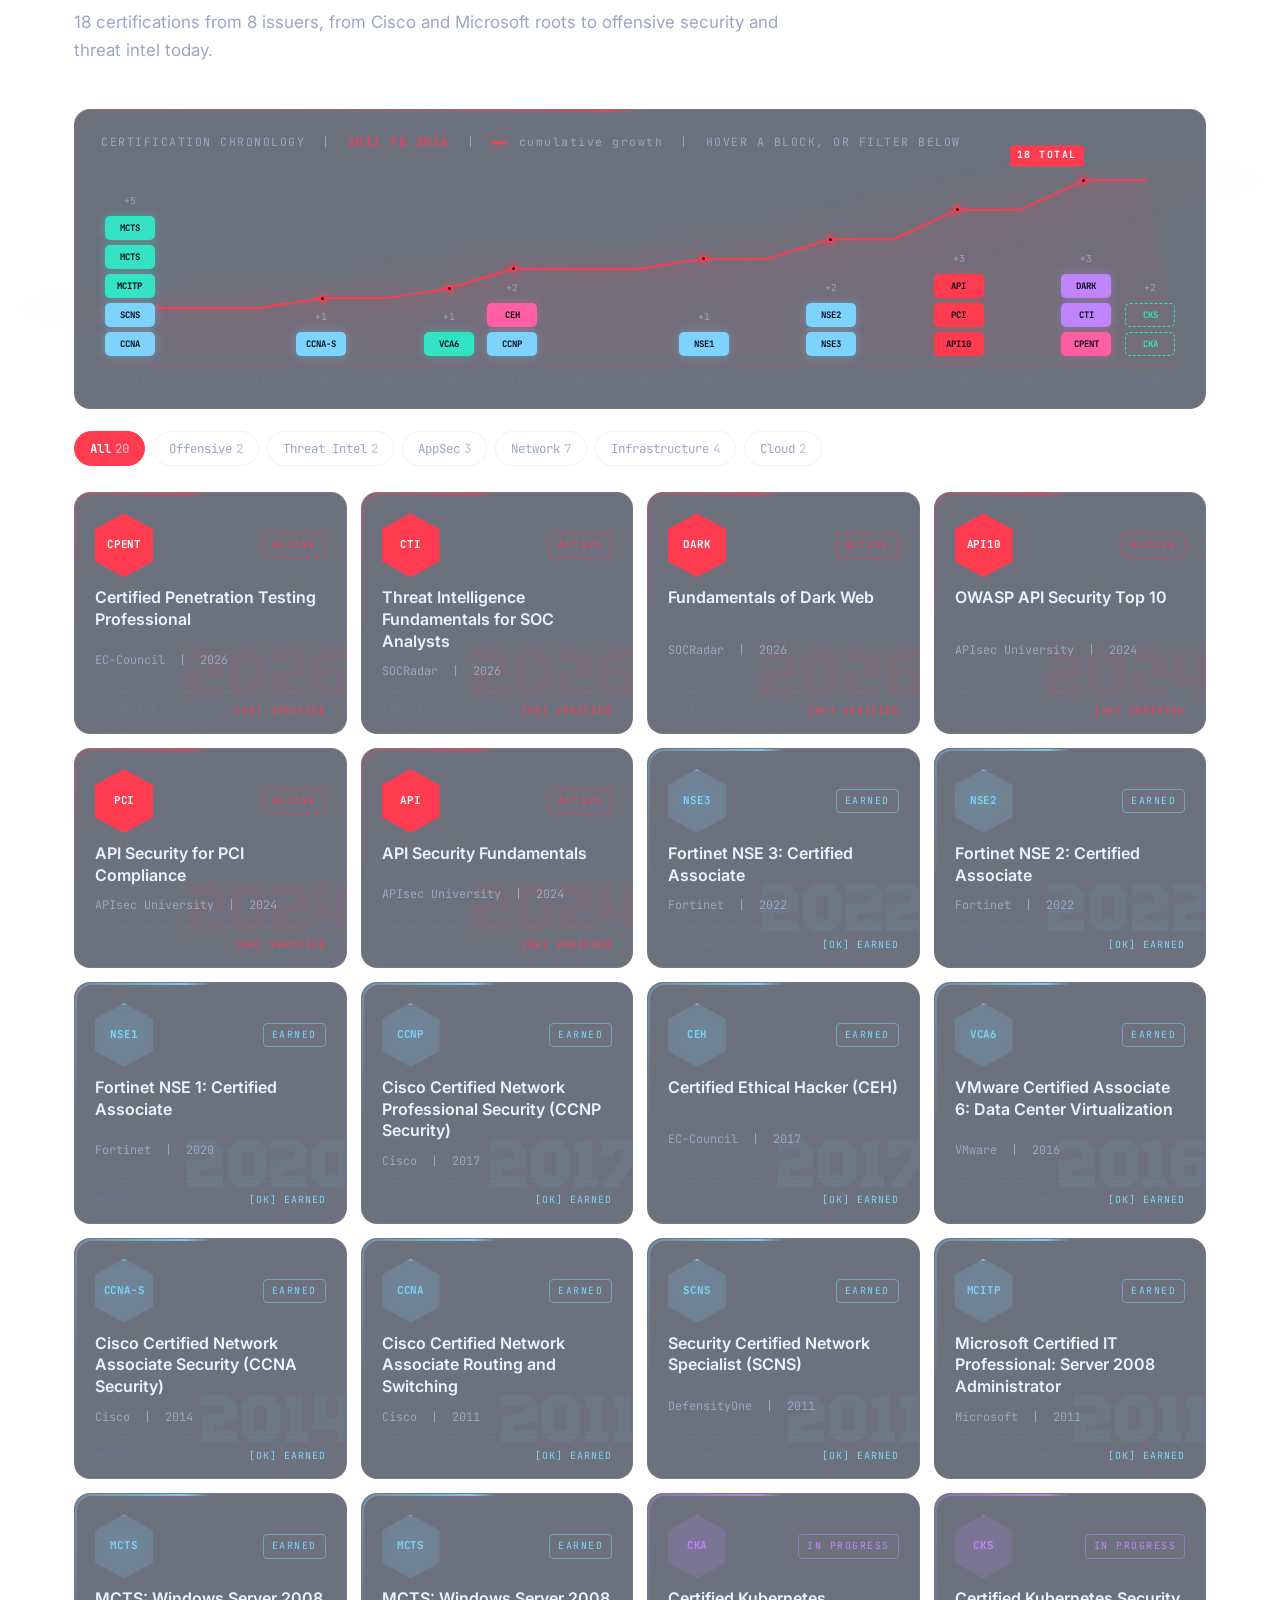
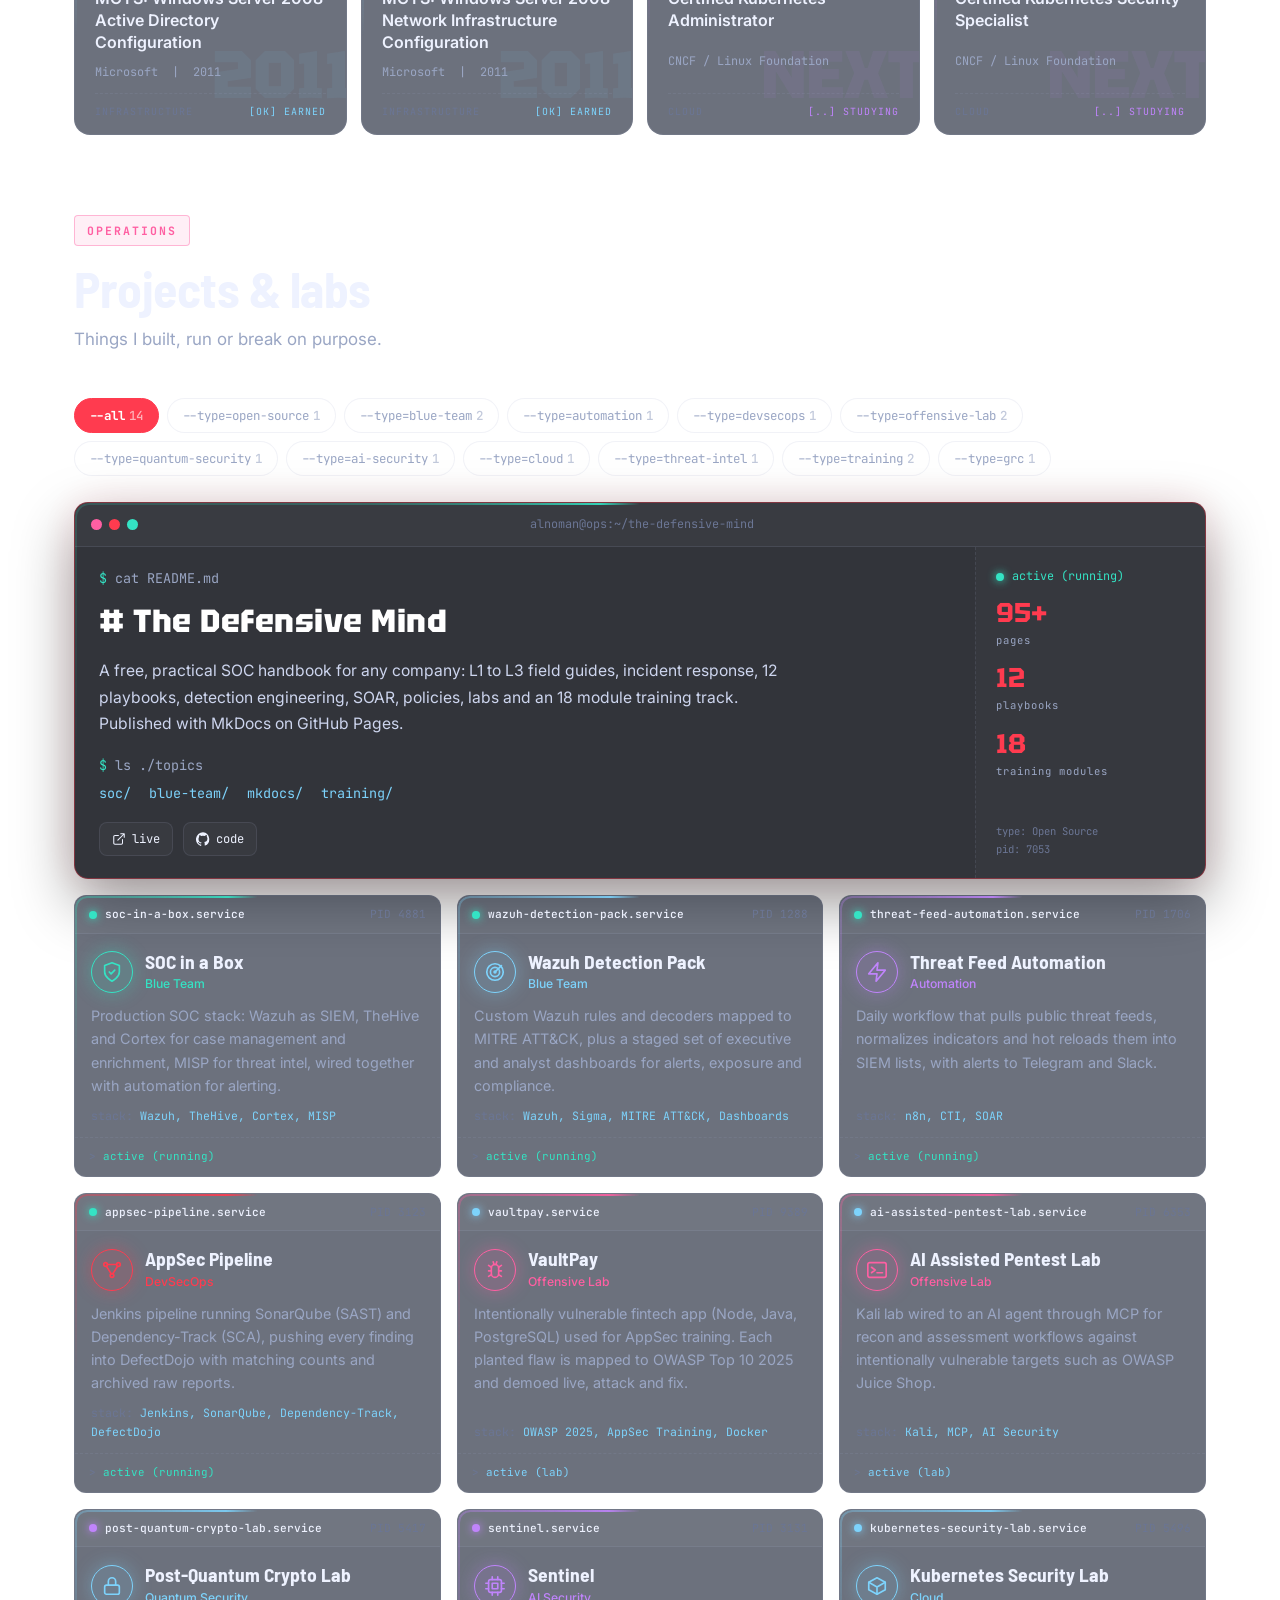
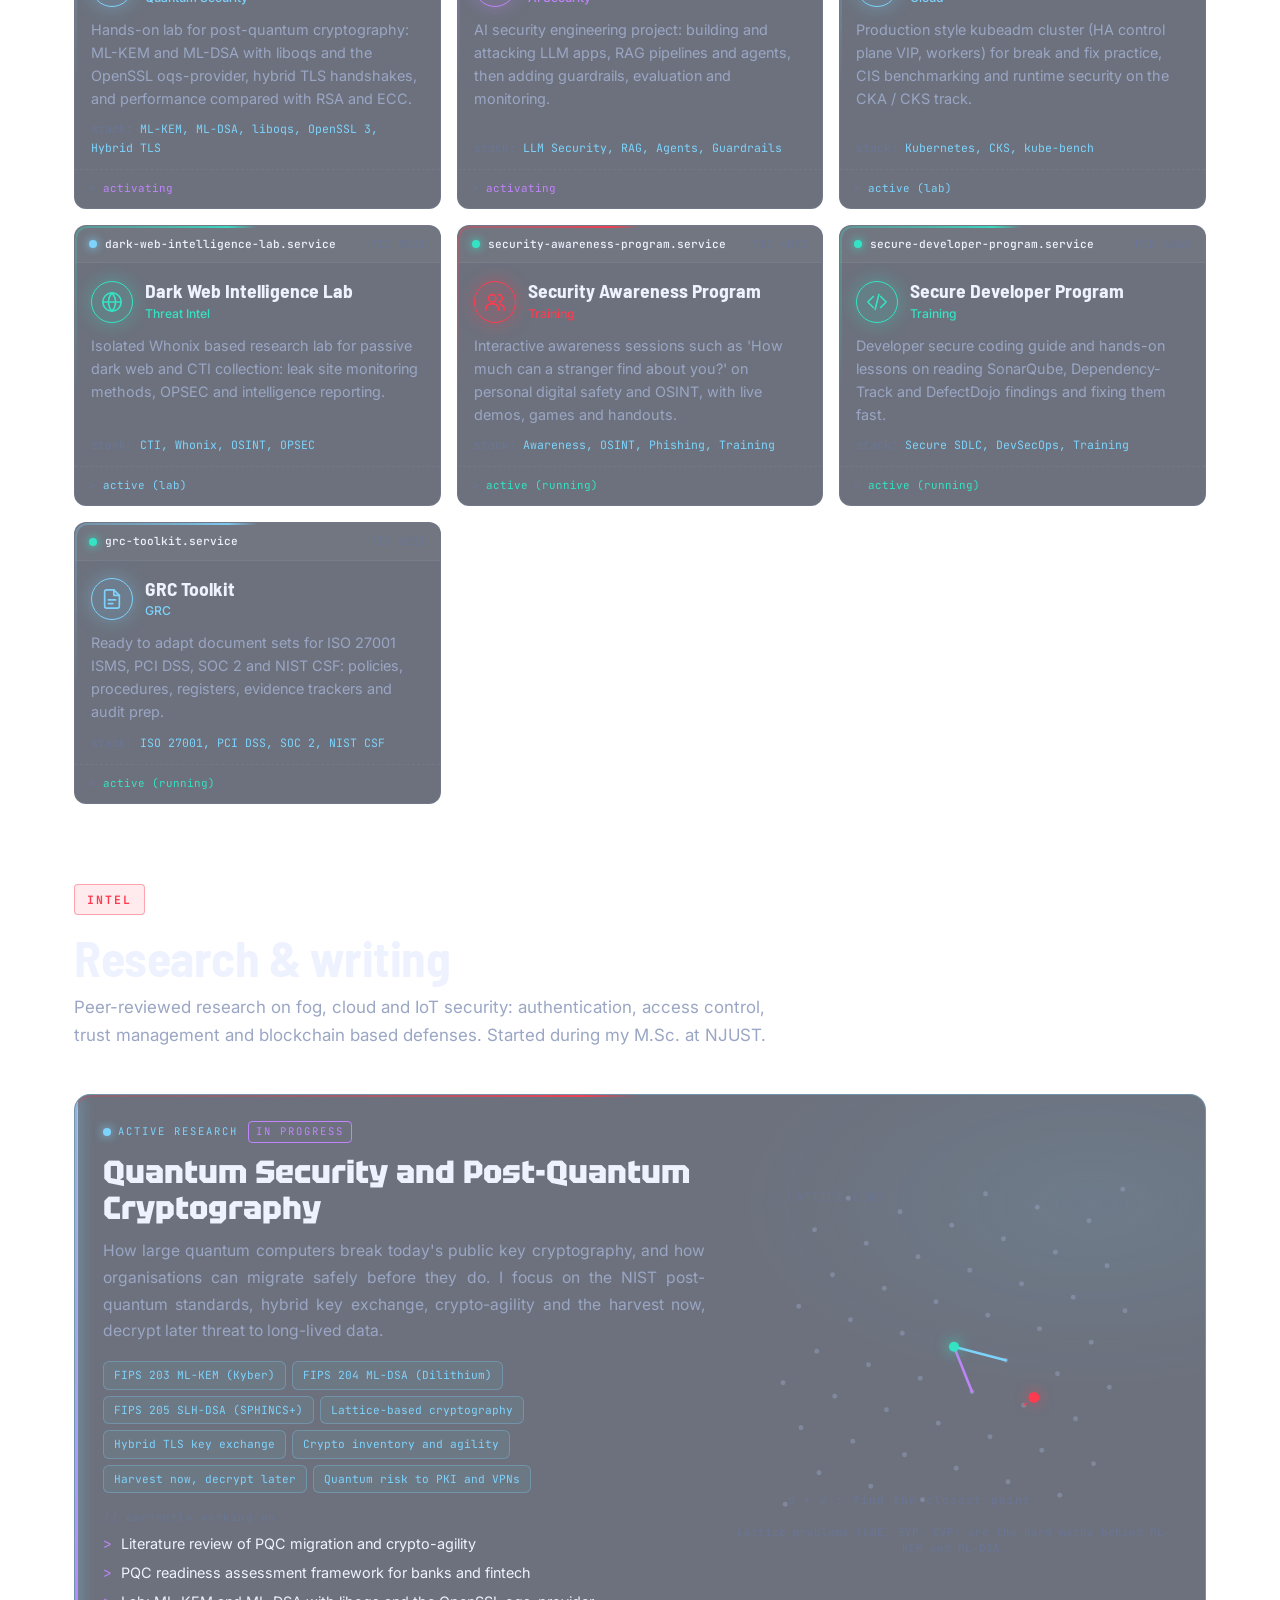
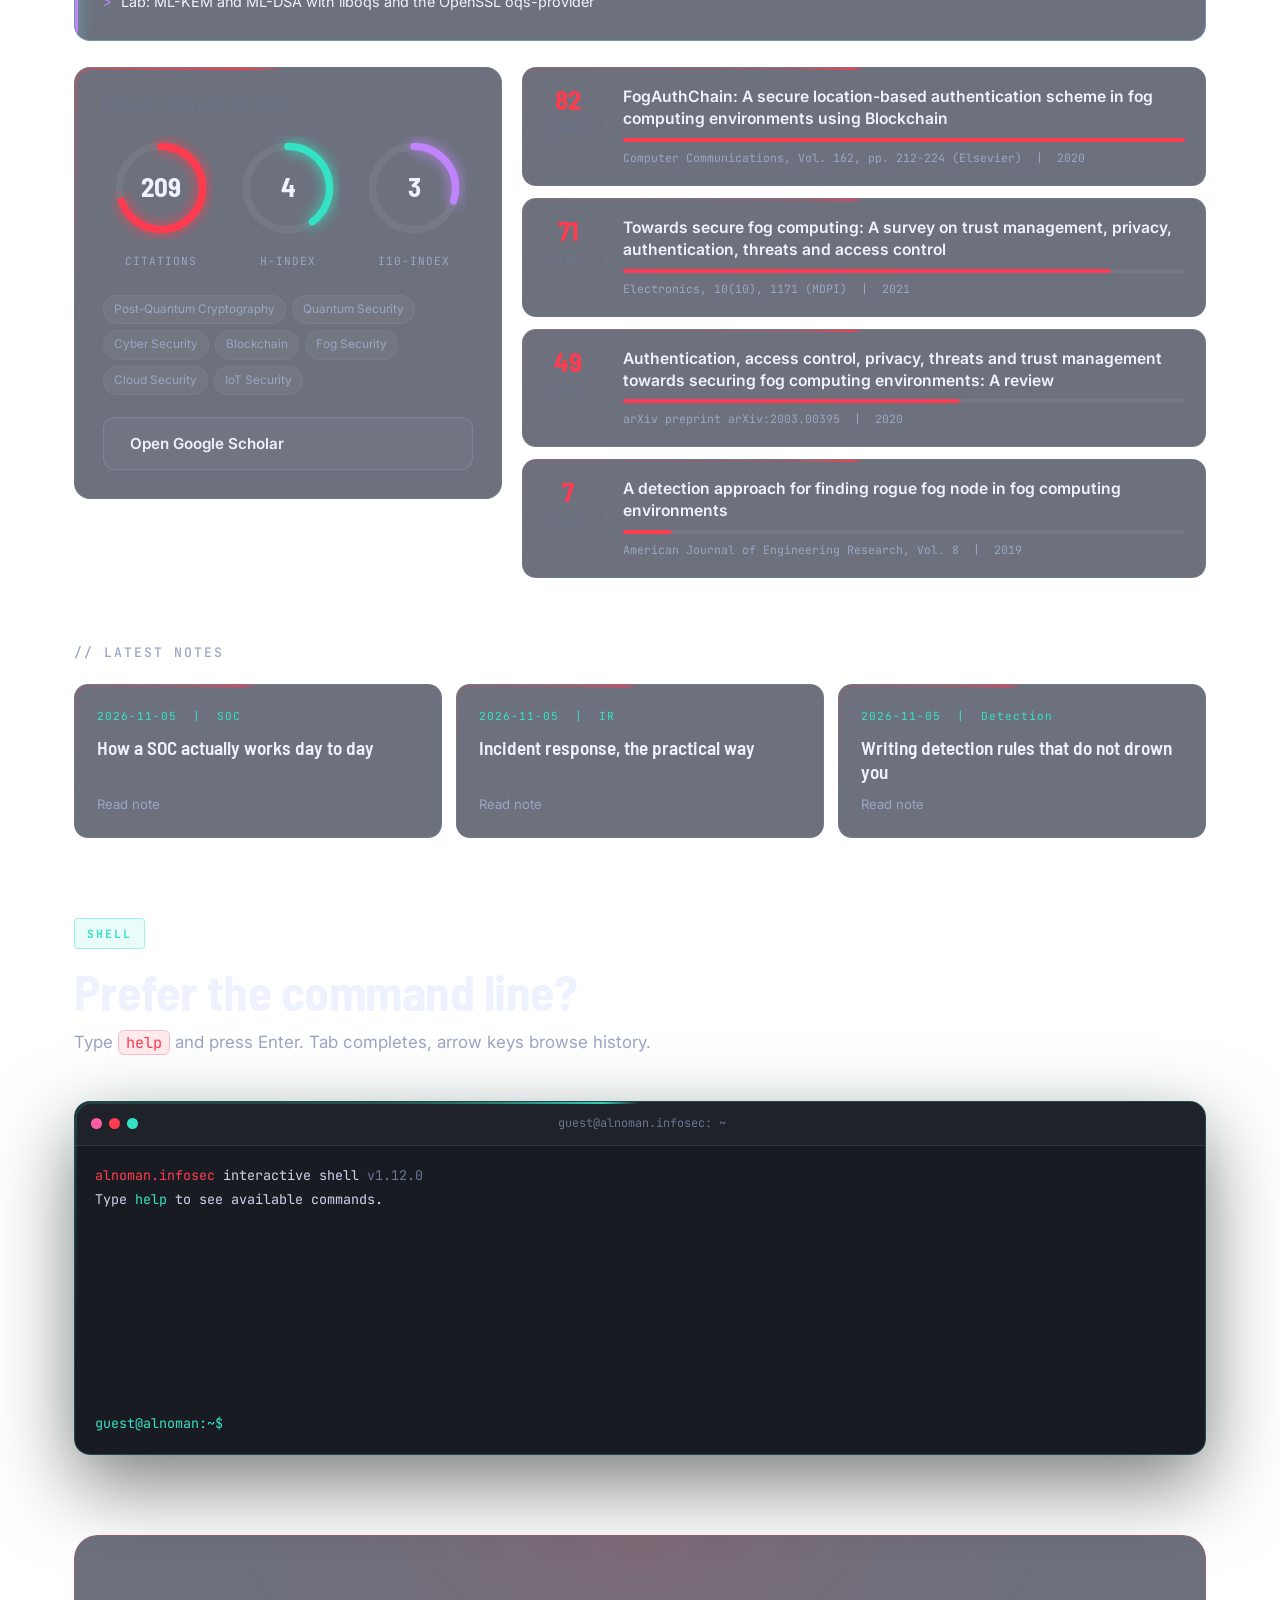
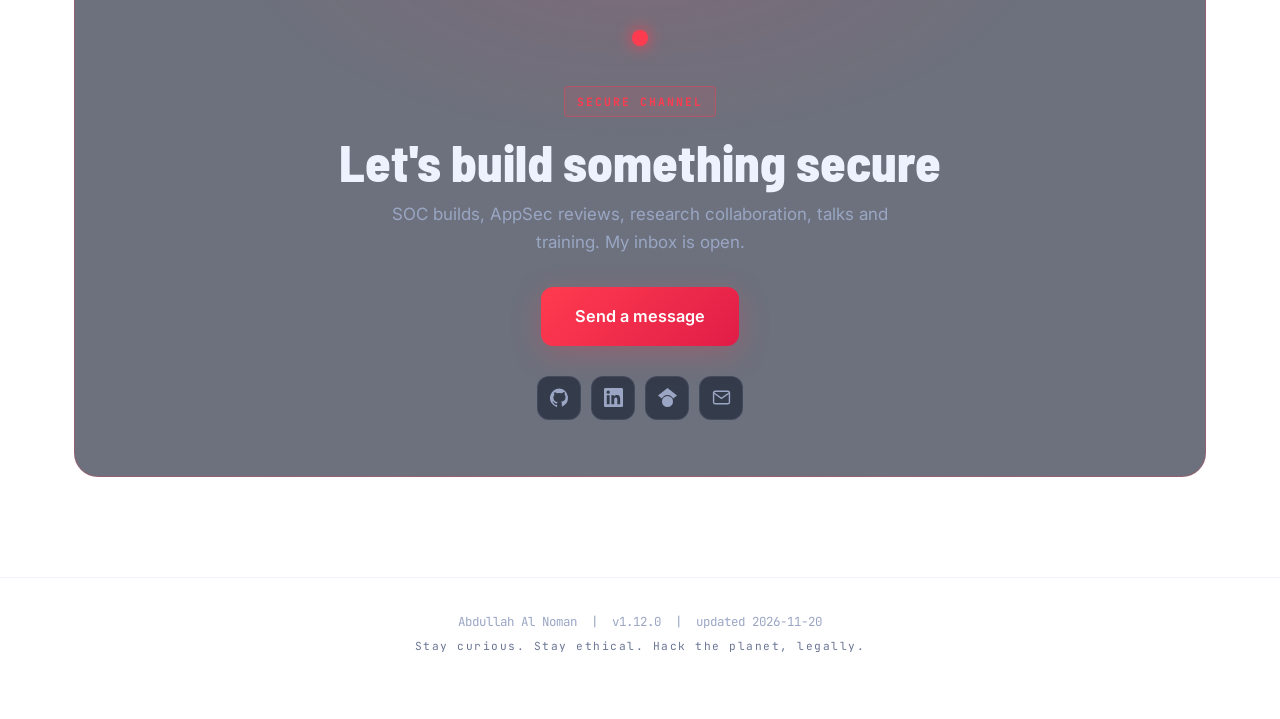
==== commit a7b1de7b: "v1.12.0: Certifications: cumulative growth line with per-year counts, richer cert cards (year waterm" ====
--- a/index.html
+++ b/index.html
@@ -20,7 +20,7 @@
   <link rel="preconnect" href="https://fonts.googleapis.com">
   <link rel="preconnect" href="https://fonts.gstatic.com" crossorigin>
   <link href="https://fonts.googleapis.com/css2?family=Barlow+Semi+Condensed:wght@500;600;700;800&family=Tektur:wght@600;700;800&family=Inter:wght@400;500;600&family=JetBrains+Mono:wght@400;500;700&display=swap" rel="stylesheet">
-  <link rel="stylesheet" href="assets/css/style.css?v=1.11.0">
+  <link rel="stylesheet" href="assets/css/style.css?v=1.12.0">
 </head>
 <body>
   <!-- boot -->
@@ -240,7 +240,7 @@
   </button>
   <div class="tip mono" id="tip" role="tooltip"></div>
 
-  <script src="data/site.js?v=1.11.0"></script>
-  <script src="assets/js/main.js?v=1.11.0"></script>
+  <script src="data/site.js?v=1.12.0"></script>
+  <script src="assets/js/main.js?v=1.12.0"></script>
 </body>
 </html>
--- a/assets/css/style.css
+++ b/assets/css/style.css
@@ -1037,3 +1037,53 @@
 .stat:hover::after { animation-duration: 1.8s; }
 :root[data-theme="light"] .stat b { text-shadow: none; }
 @media (prefers-reduced-motion: reduce) { .stat::after { animation: none; background: color-mix(in srgb, var(--c) 40%, transparent); } }
+
+
+/* ============================================================
+   v1.12 certifications polish, growth line, running borders
+   ============================================================ */
+/* cert cards */
+.cert { position: relative; overflow: hidden; gap: 10px; padding-bottom: 14px; }
+.cert-wm { position: absolute; right: -6px; bottom: 26px; font-family: "Tektur", var(--head); font-weight: 800; font-size: 4.2rem; line-height: 1; color: var(--c); opacity: .07; pointer-events: none; letter-spacing: -1px; }
+.cert-badge { width: 58px; height: 64px; font-size: .68rem; filter: drop-shadow(0 0 10px color-mix(in srgb, var(--c) 35%, transparent)); }
+.cert h5 { position: relative; font-size: 1rem; }
+.cert-iss { position: relative; font-family: var(--mono); font-size: .74rem; color: var(--text2); margin: 0; }
+.cert-foot { position: relative; margin-top: auto; padding-top: 10px; border-top: 1px dashed var(--line); display: flex; justify-content: space-between; gap: 8px; font-family: var(--mono); font-size: .62rem; letter-spacing: 1px; color: var(--muted); text-transform: uppercase; }
+.cert-ok { color: var(--c); }
+.cert::before { content: ""; position: absolute; inset: 0; background: linear-gradient(115deg, transparent 35%, rgba(255,255,255,.10) 48%, color-mix(in srgb, var(--c) 18%, transparent) 52%, transparent 65%); transform: translateX(-120%); transition: transform .9s var(--ease); pointer-events: none; }
+.cert:hover::before { transform: translateX(120%); }
+.cert > p:not(.cert-iss) { margin-top: 0; }
+
+/* chronology growth line */
+.c-wrap { position: relative; }
+.c-growth { position: absolute; left: 0; right: 0; top: 0; bottom: 8px; width: 100%; height: calc(100% - 8px); pointer-events: none; overflow: visible; }
+.cg-area { fill: color-mix(in srgb, var(--amber) 5%, transparent); }
+.cg-line { fill: none; stroke: var(--amber); stroke-width: 2; vector-effect: non-scaling-stroke; stroke-linejoin: round; filter: drop-shadow(0 0 6px var(--amber)); stroke-dasharray: 2000; stroke-dashoffset: 2000; }
+.chrono.in .cg-line { animation: cg-draw 2.4s .4s forwards var(--ease); }
+@keyframes cg-draw { to { stroke-dashoffset: 0; } }
+.cg-dots { position: absolute; left: 0; right: 0; top: 0; bottom: 8px; pointer-events: none; }
+.cg-dots span { position: absolute; width: 7px; height: 7px; margin: -3.5px 0 0 -3.5px; border-radius: 50%; background: var(--bg); border: 2px solid var(--amber); box-shadow: 0 0 8px var(--amber); opacity: 0; transition: opacity .4s 2.2s; }
+.chrono.in .cg-dots span { opacity: 1; }
+.cg-total { position: absolute; transform: translate(-100%, -170%); font-family: var(--mono); font-size: .62rem; letter-spacing: 1.5px; color: #fff; background: var(--amber); padding: 2px 7px; border-radius: 3px; white-space: nowrap; opacity: 0; transition: opacity .4s 2.4s; }
+.chrono.in .cg-total { opacity: 1; }
+.c-cols { position: relative; z-index: 1; }
+.c-count { font-style: normal; font-family: var(--mono); font-size: .6rem; color: var(--text2); order: 99; margin-bottom: 2px; }
+.cg-key { color: var(--text2); } .cg-key i { display: inline-block; width: 14px; height: 2px; background: var(--amber); vertical-align: middle; margin-right: 4px; box-shadow: 0 0 6px var(--amber); }
+.c-col { justify-content: flex-start; }
+:root[data-theme="light"] .cg-dots span { background: #fff; }
+@media (max-width: 640px) { .c-count { display: none; } .cg-total { font-size: .55rem; } }
+
+/* running light border, added to boxes by JS */
+.bx { position: relative; }
+.bx-ring {
+  position: absolute; inset: 0; border-radius: inherit; padding: 1.5px; pointer-events: none; z-index: 3;
+  background: conic-gradient(from var(--ang), transparent 0deg, transparent 260deg, color-mix(in srgb, var(--c, var(--amber)) 30%, transparent) 305deg, var(--c, var(--amber)) 348deg, transparent 360deg);
+  -webkit-mask: linear-gradient(#000 0 0) content-box, linear-gradient(#000 0 0);
+  -webkit-mask-composite: xor; mask-composite: exclude;
+  opacity: .9; animation: stat-spin 6s linear infinite; animation-play-state: paused;
+}
+.bx-run > .bx-ring { animation-play-state: running; }
+.bx:hover > .bx-ring { animation-duration: 2.2s; opacity: 1; }
+.svc-feature > .bx-ring, .gitlog > .bx-ring, .term > .bx-ring { --c: var(--teal); }
+.scan-view > .bx-ring { z-index: 6; --c: var(--teal); }
+@media (prefers-reduced-motion: reduce) { .bx-ring { animation: none; opacity: .35; } }
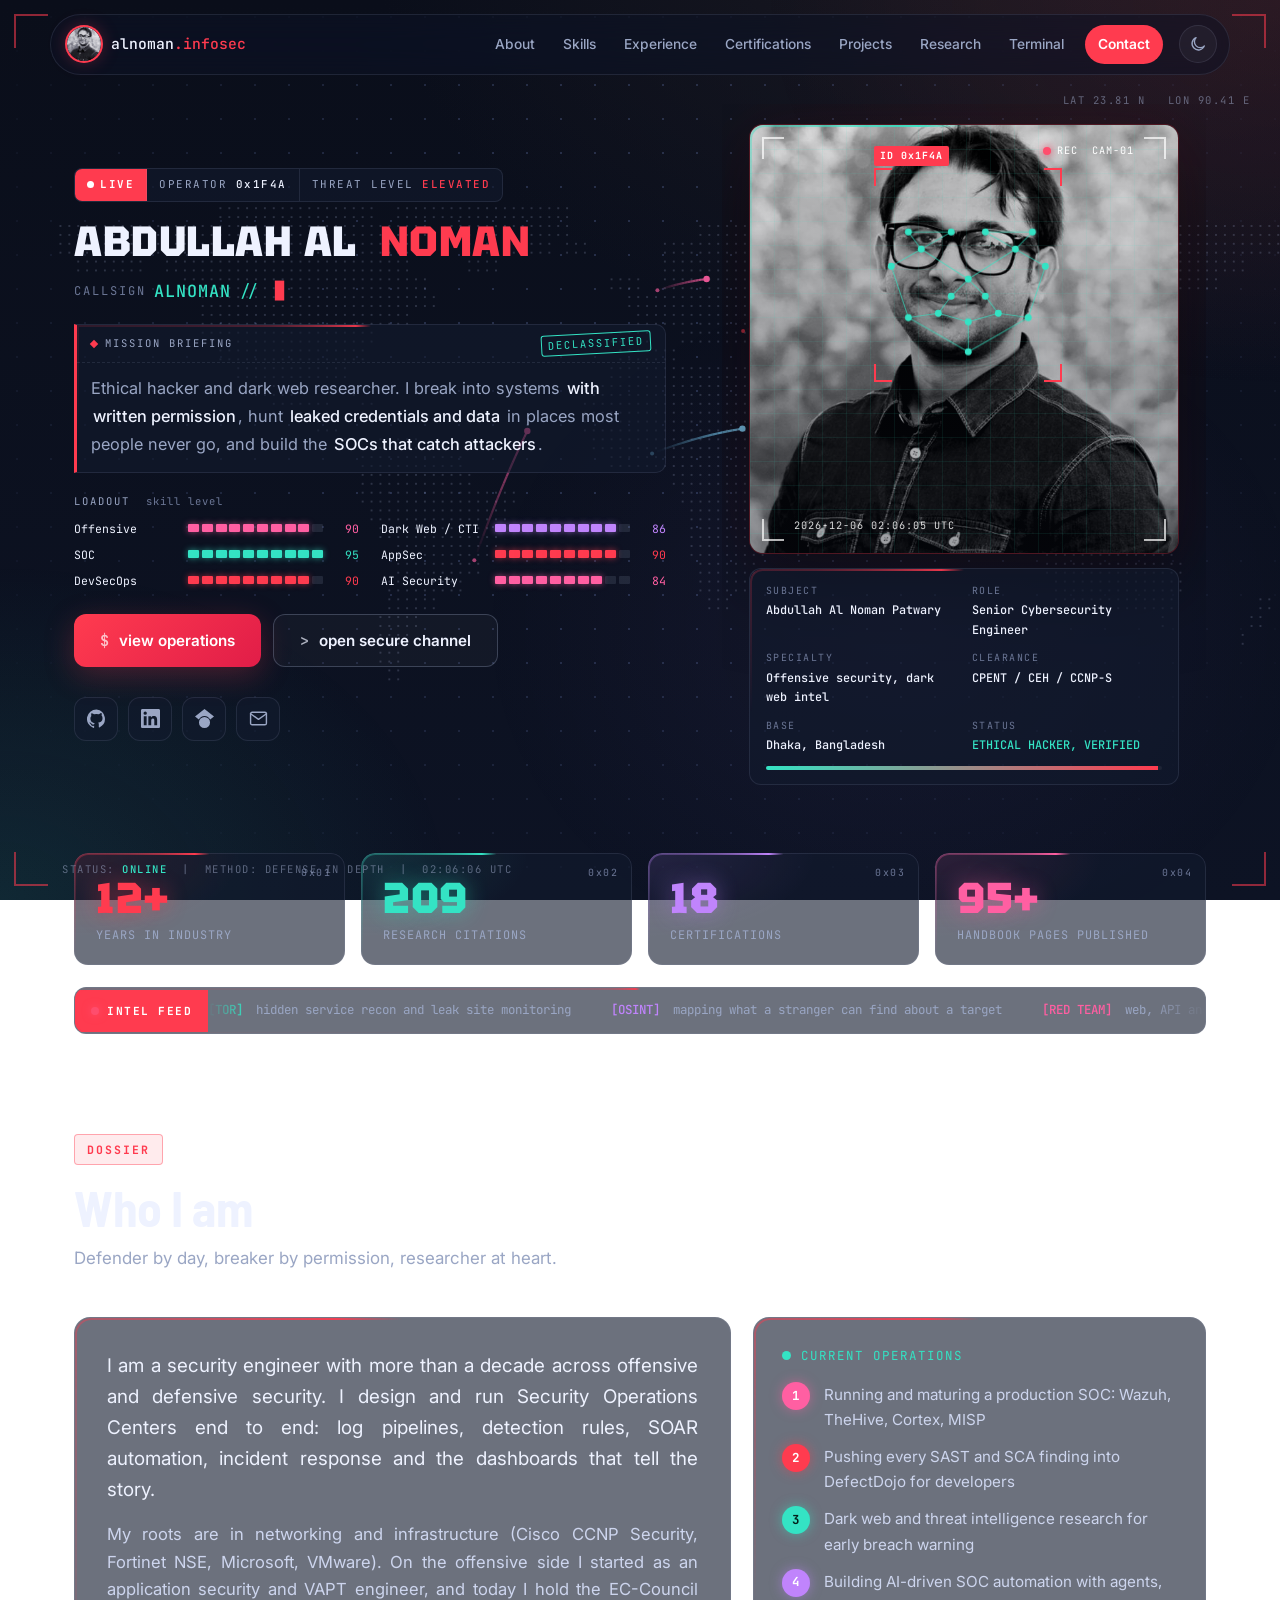
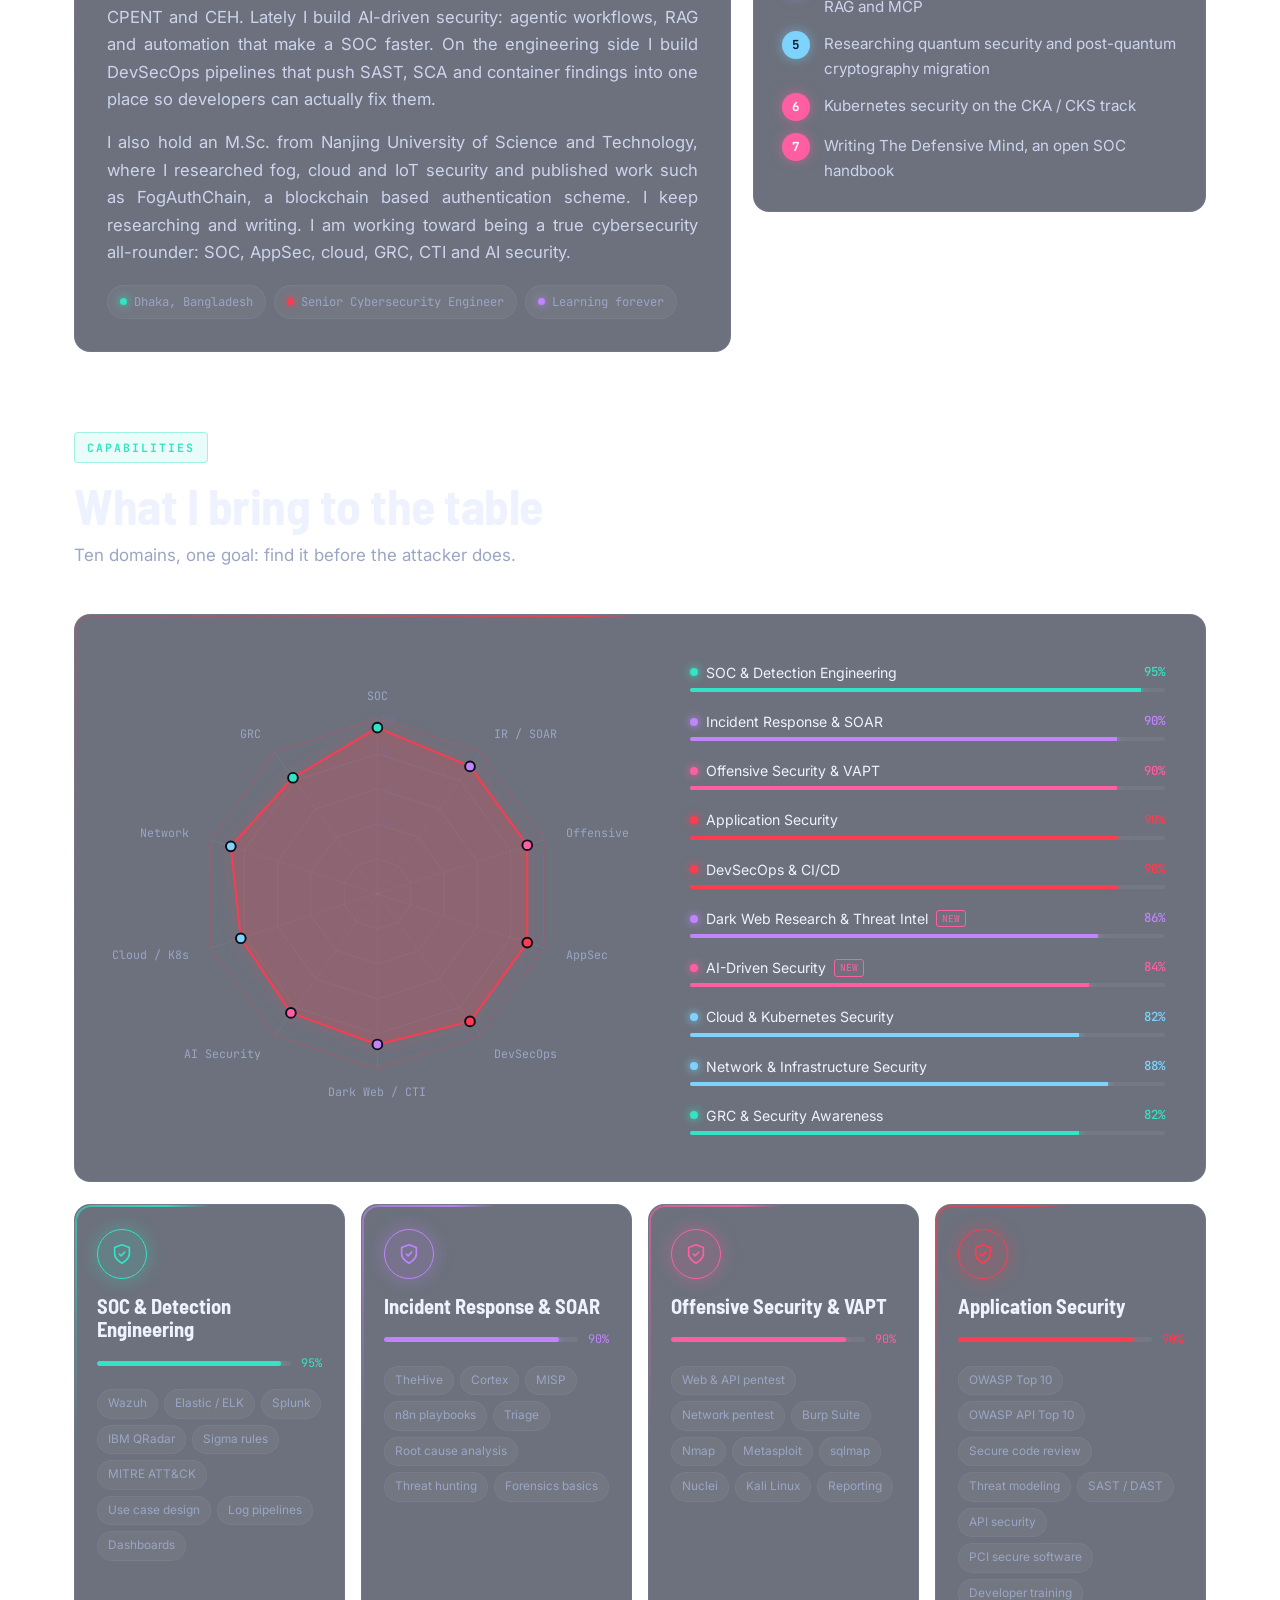
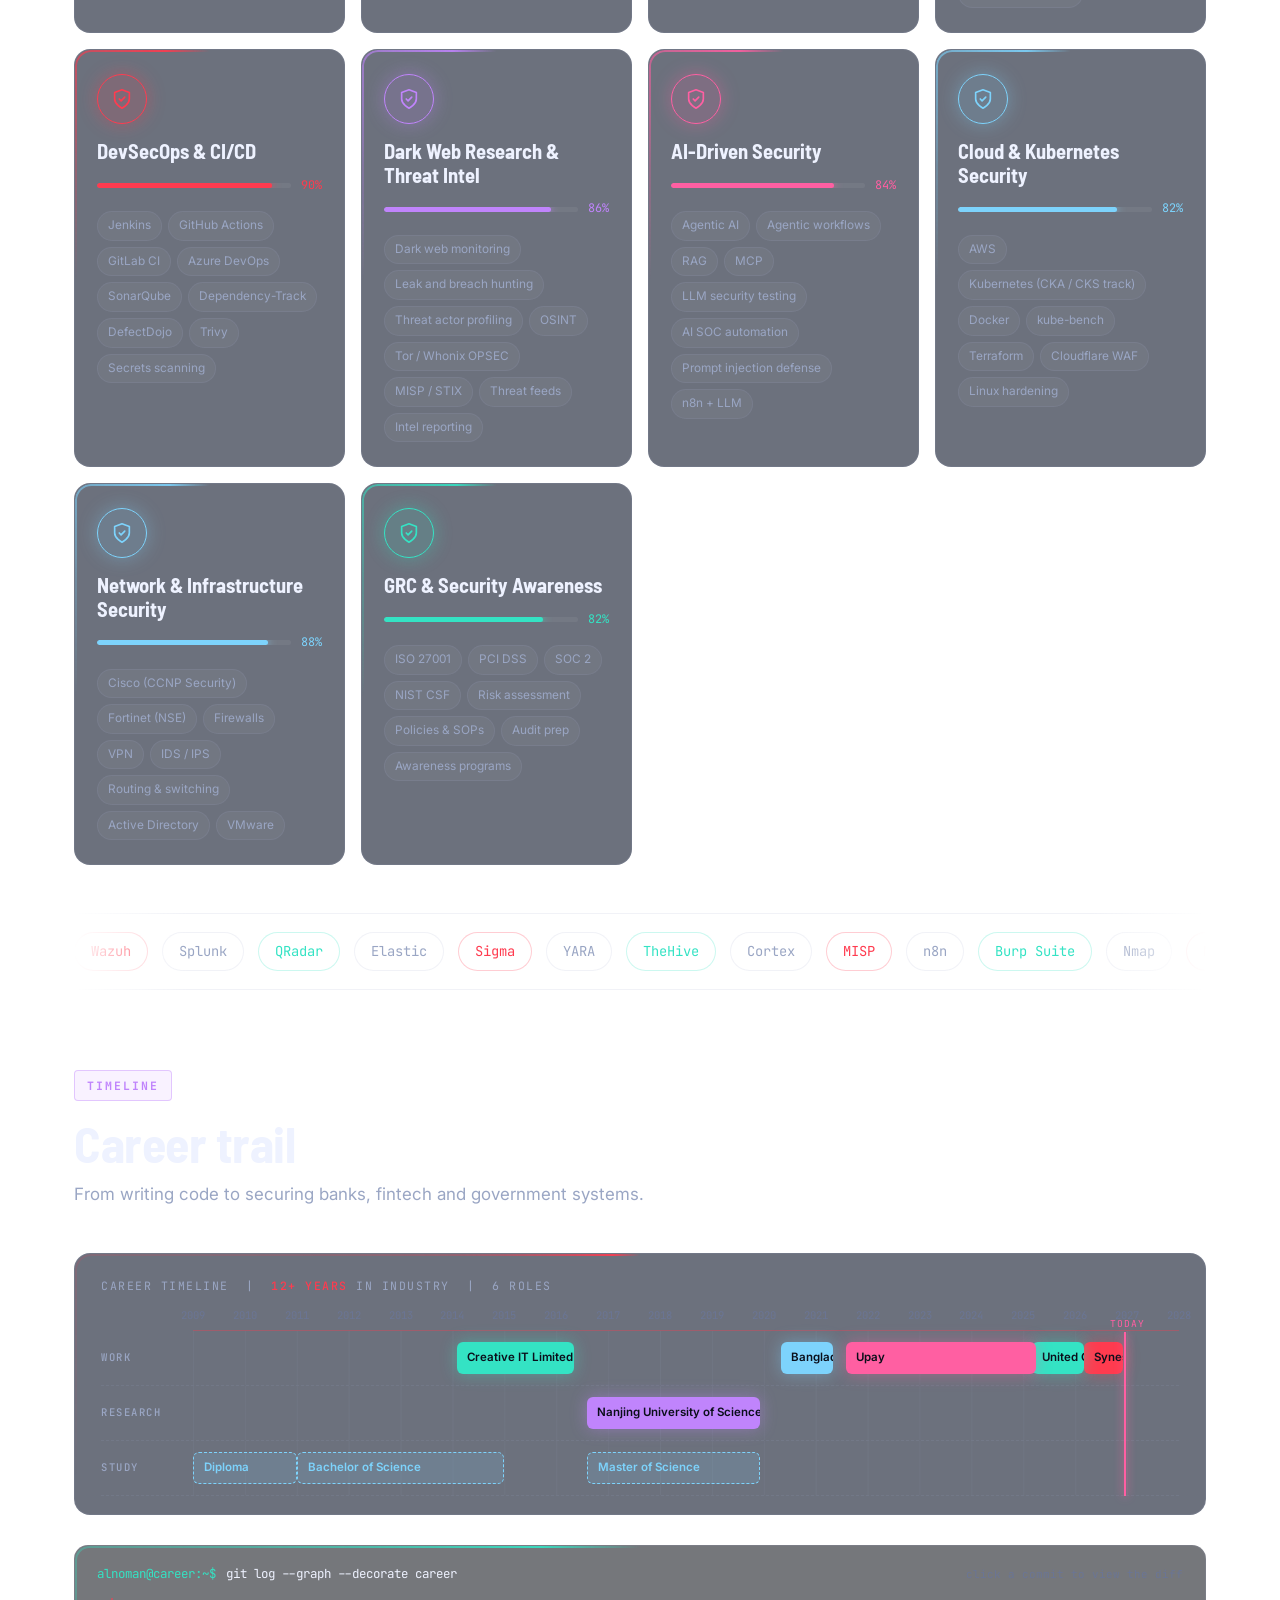
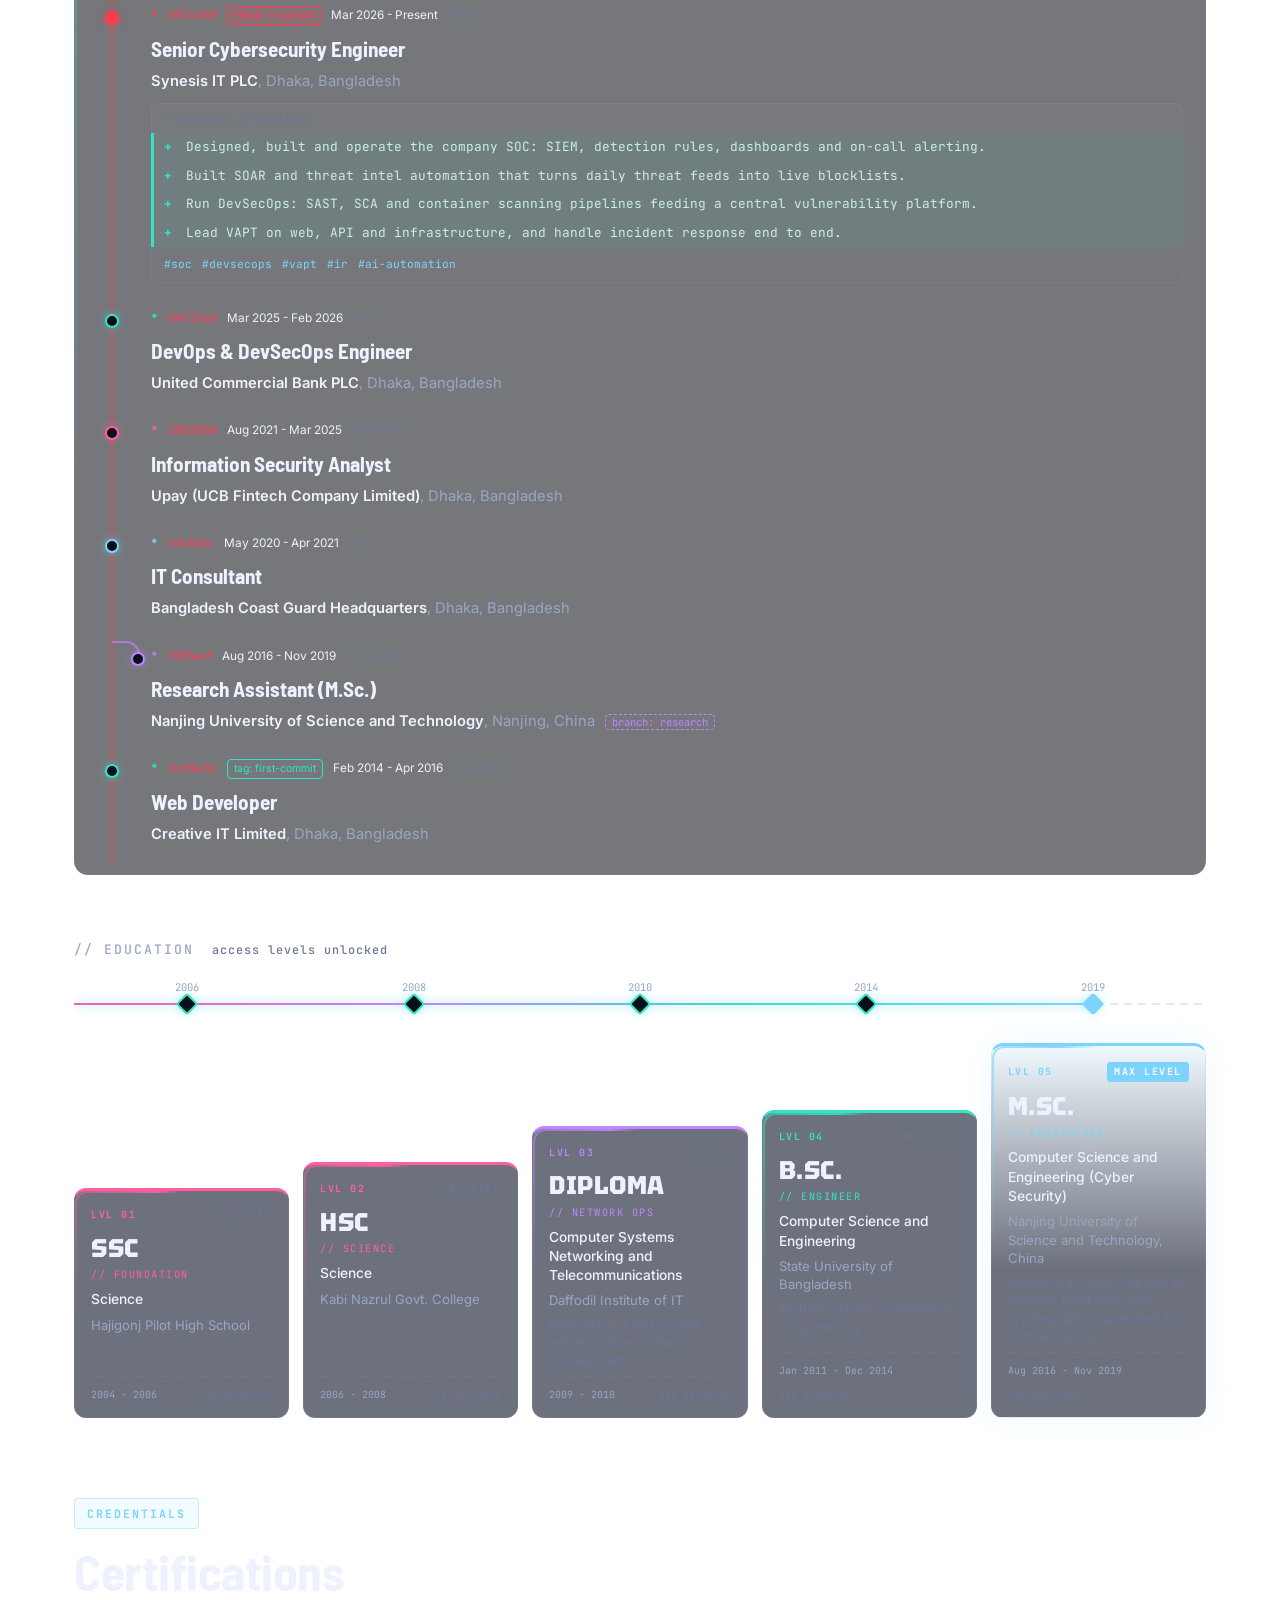
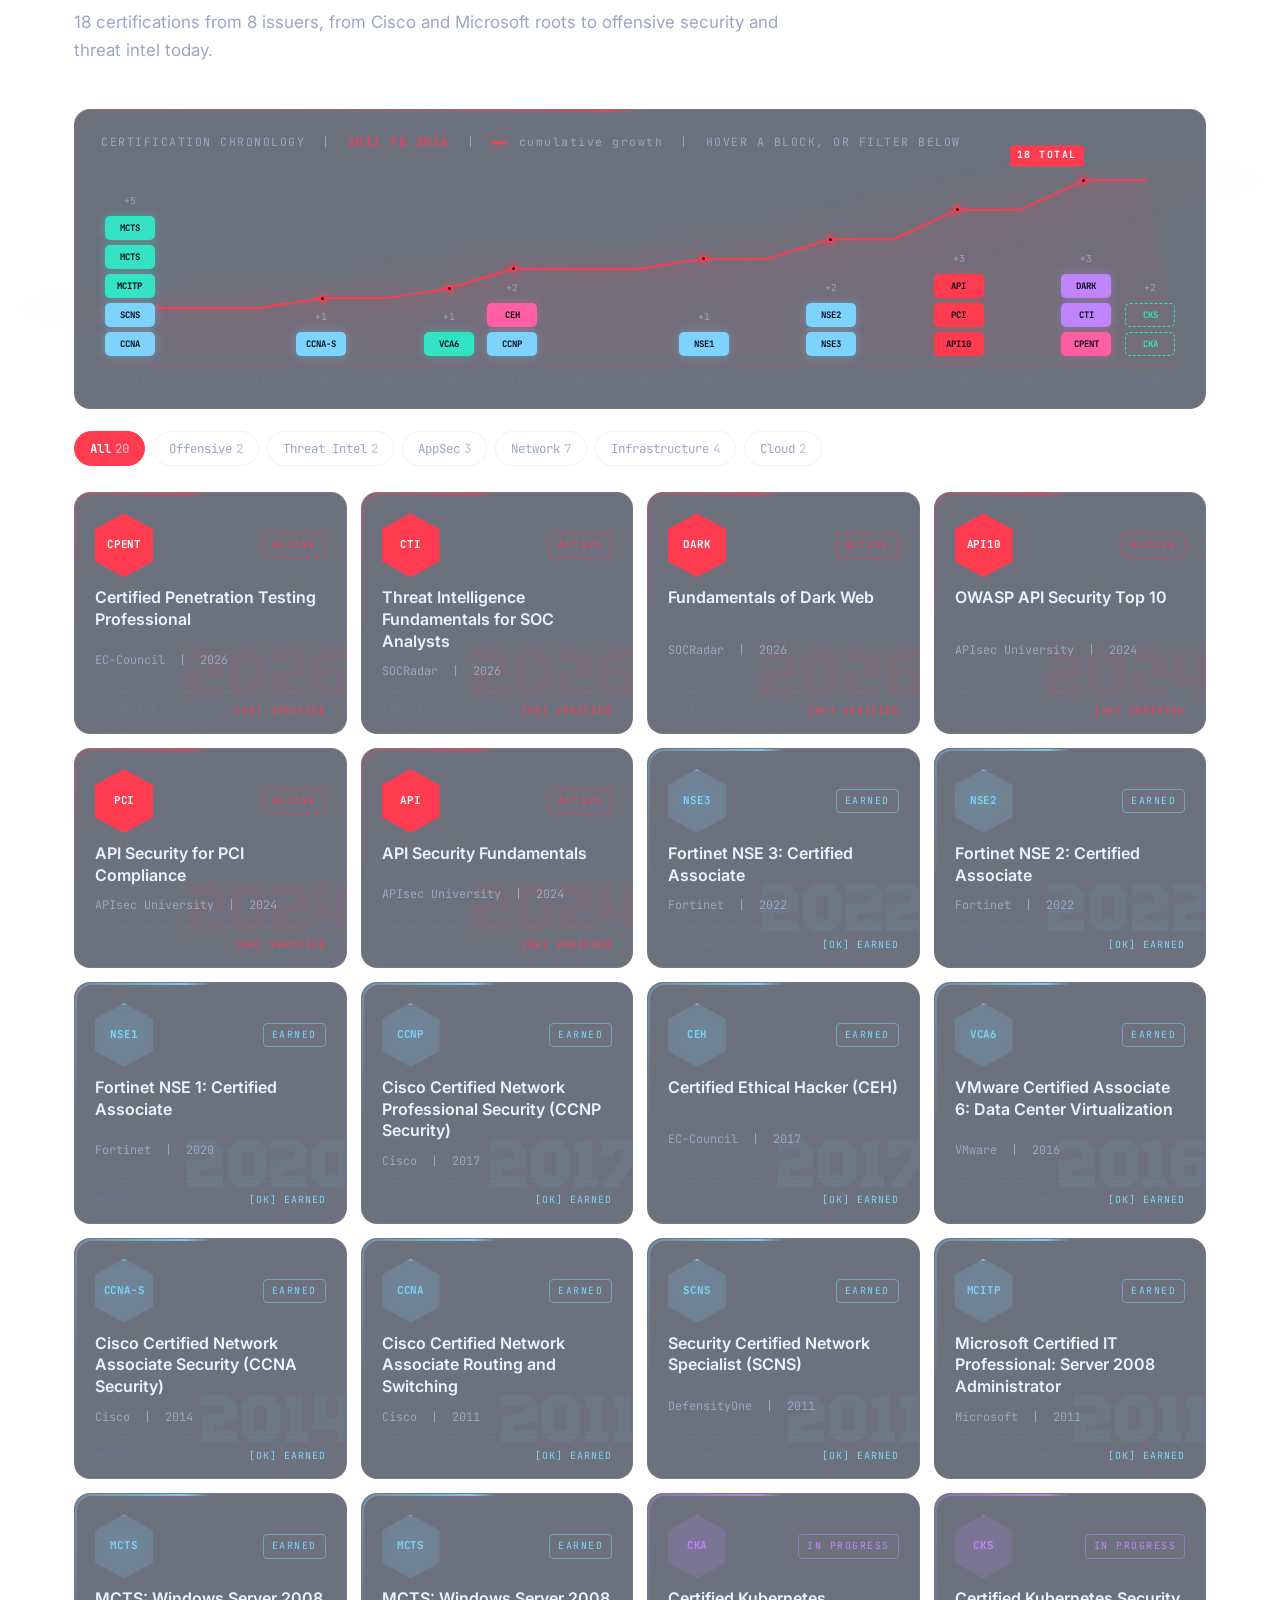
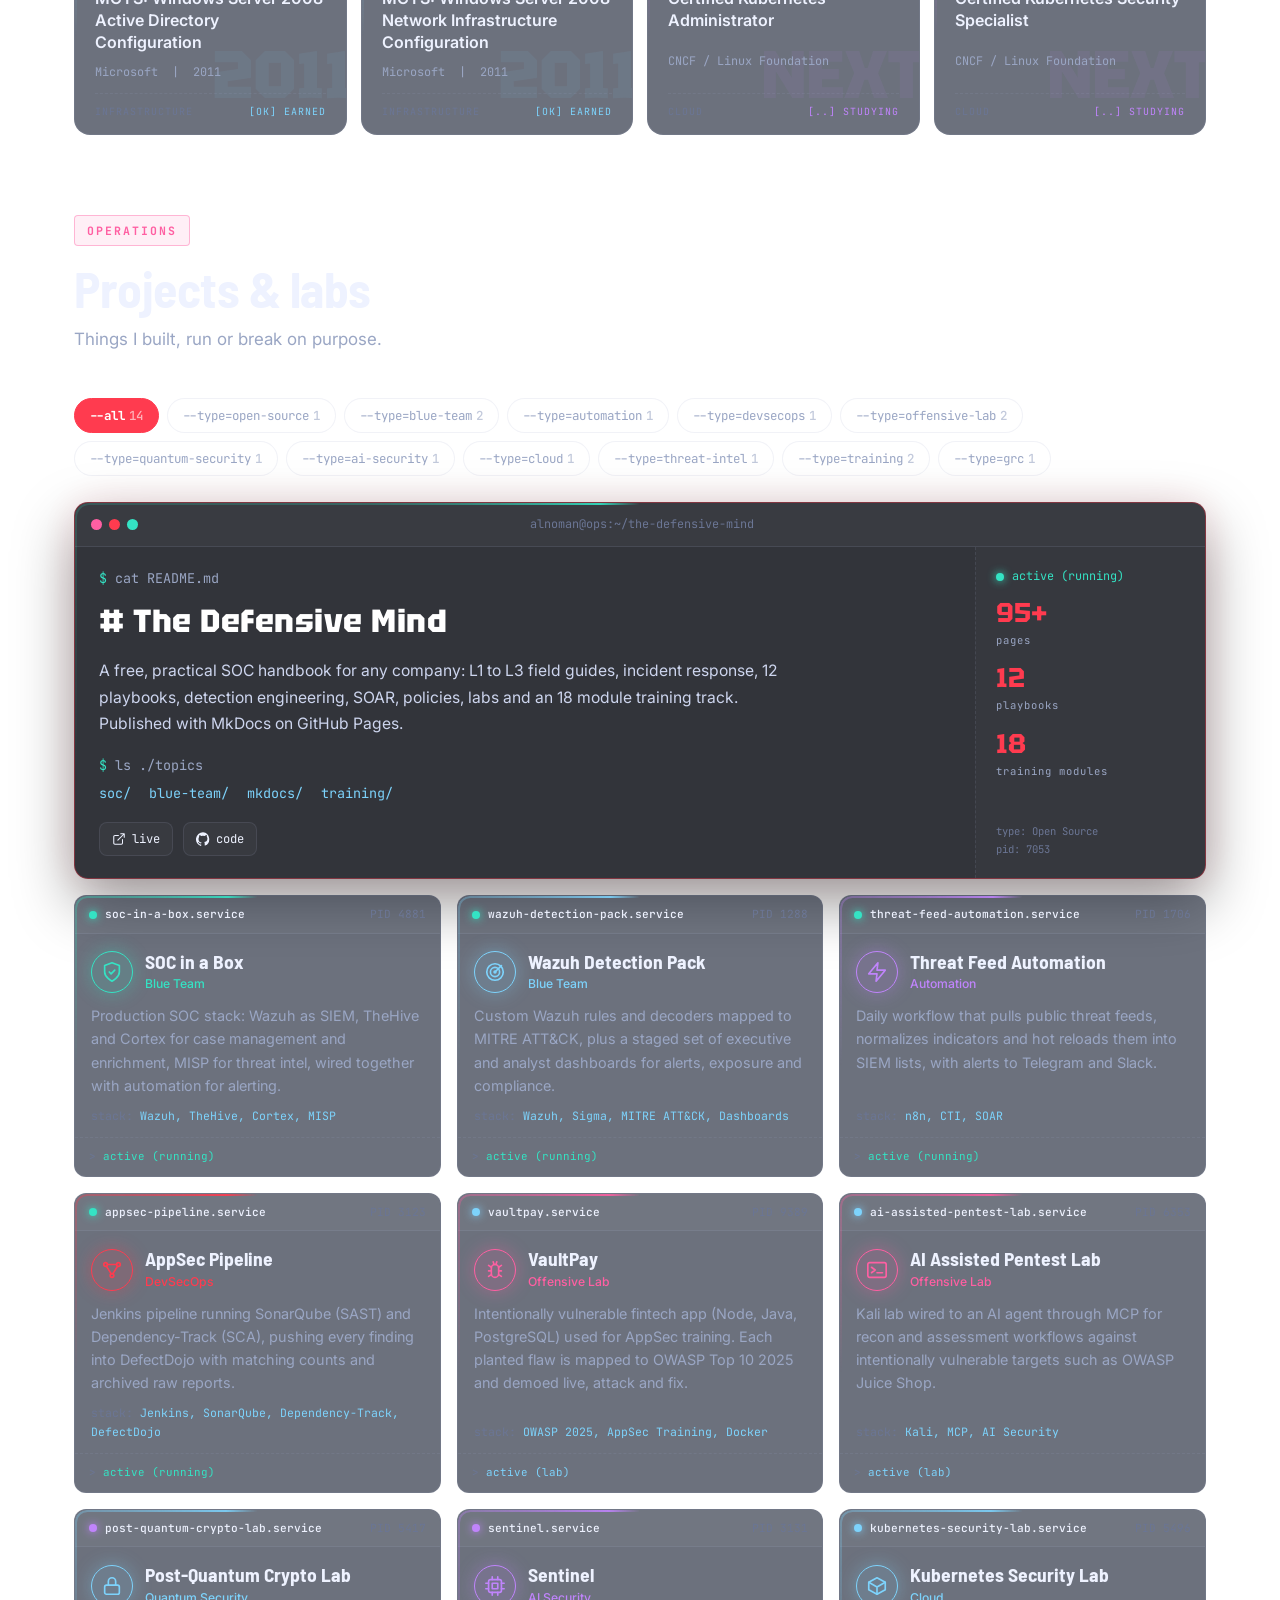
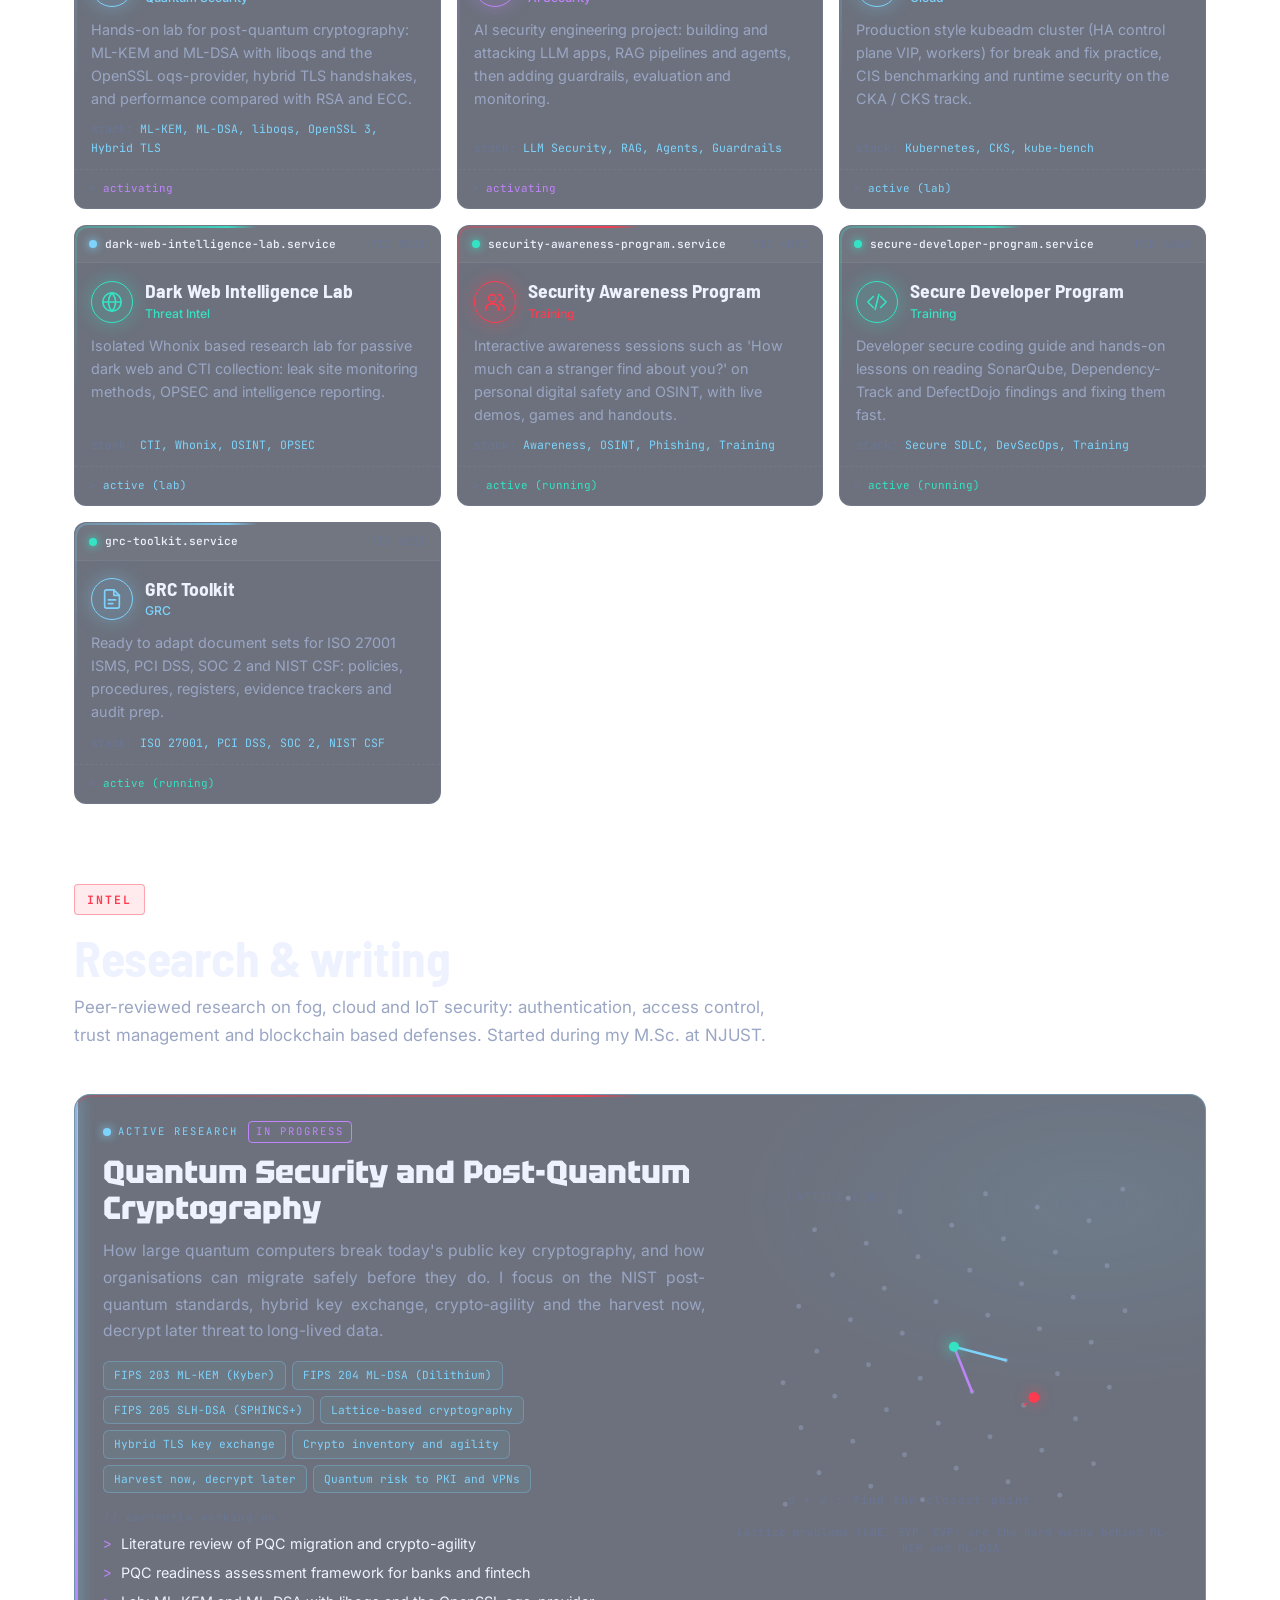
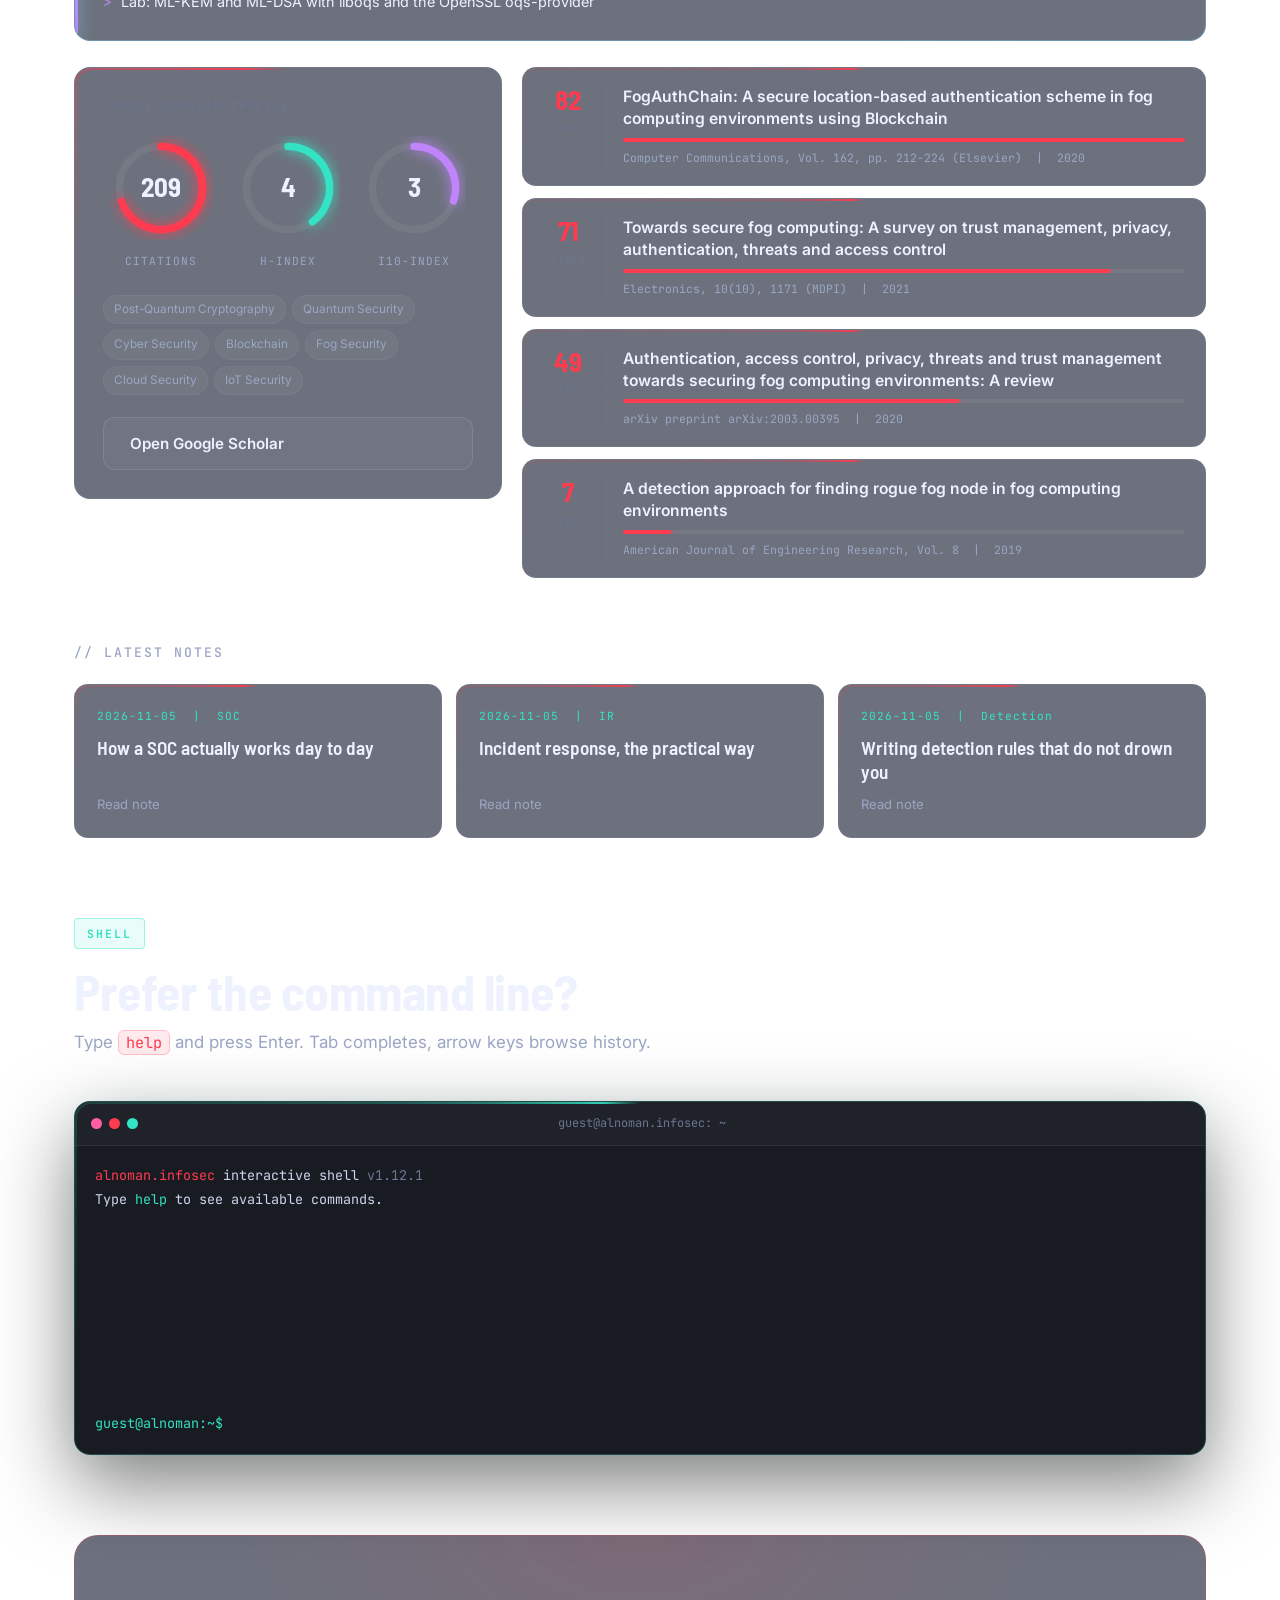
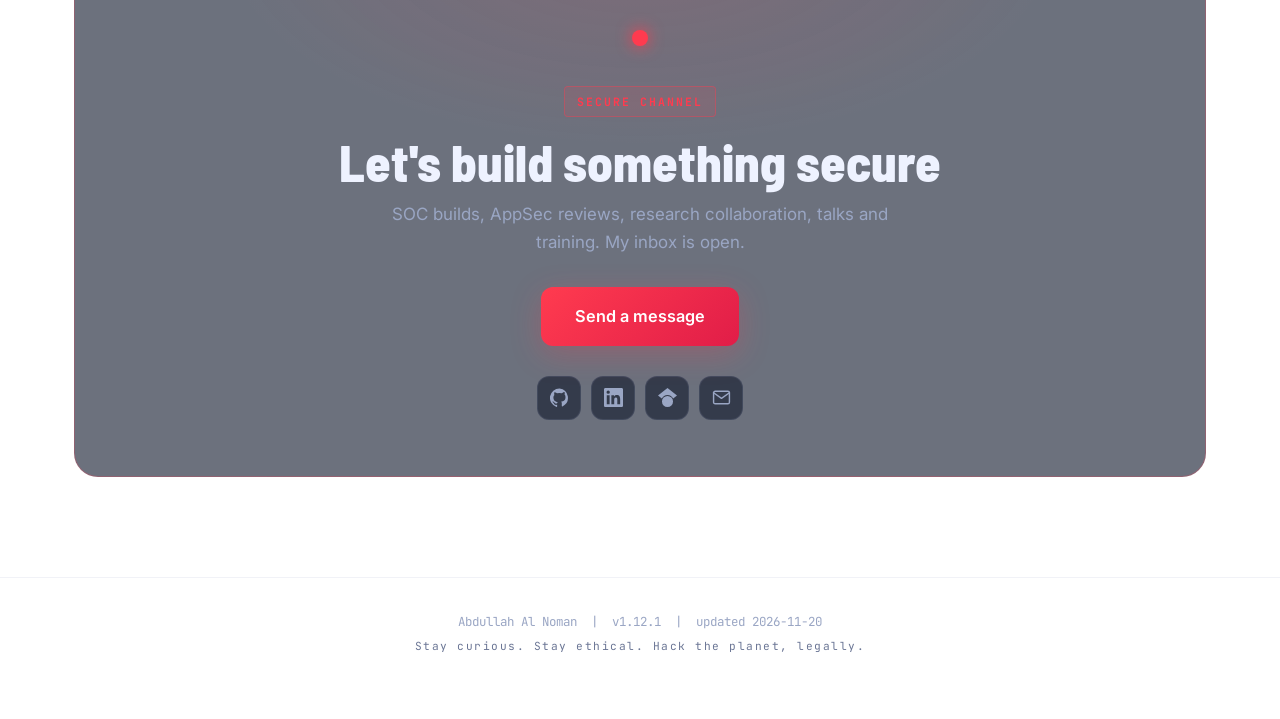
==== commit f68a64cd: "v1.12.1: Remove contour line background, loadout meters readable in light mode" ====
--- a/index.html
+++ b/index.html
@@ -20,7 +20,7 @@
   <link rel="preconnect" href="https://fonts.googleapis.com">
   <link rel="preconnect" href="https://fonts.gstatic.com" crossorigin>
   <link href="https://fonts.googleapis.com/css2?family=Barlow+Semi+Condensed:wght@500;600;700;800&family=Tektur:wght@600;700;800&family=Inter:wght@400;500;600&family=JetBrains+Mono:wght@400;500;700&display=swap" rel="stylesheet">
-  <link rel="stylesheet" href="assets/css/style.css?v=1.12.0">
+  <link rel="stylesheet" href="assets/css/style.css?v=1.12.1">
 </head>
 <body>
   <!-- boot -->
@@ -30,7 +30,6 @@
   <canvas id="net" aria-hidden="true"></canvas>
   <div class="bg-dots" aria-hidden="true"></div>
   <div class="bg-glow" aria-hidden="true"></div>
-  <svg class="bg-contours" aria-hidden="true" viewBox="0 0 1000 1000" preserveAspectRatio="xMidYMid slice"><g id="contours"></g></svg>
   <div class="hud" aria-hidden="true">
     <span class="hc tl"></span><span class="hc tr"></span><span class="hc bl"></span><span class="hc br"></span>
     <span class="hud-geo mono" id="hud-geo">LAT 23.81 N &nbsp; LON 90.41 E</span>
@@ -240,7 +239,7 @@
   </button>
   <div class="tip mono" id="tip" role="tooltip"></div>
 
-  <script src="data/site.js?v=1.12.0"></script>
-  <script src="assets/js/main.js?v=1.12.0"></script>
+  <script src="data/site.js?v=1.12.1"></script>
+  <script src="assets/js/main.js?v=1.12.1"></script>
 </body>
 </html>
--- a/assets/css/style.css
+++ b/assets/css/style.css
@@ -808,7 +808,7 @@
 .lo-bar { display: grid; grid-template-columns: repeat(10, 1fr); gap: 3px; }
 .lo-bar i { height: 8px; border-radius: 1px; background: rgba(154,166,196,.15); }
 .lo-bar i.on { background: var(--c); box-shadow: 0 0 6px color-mix(in srgb, var(--c) 60%, transparent); animation: seg-in .3s calc(1.2s + var(--k) * 60ms) both; }
-@keyframes seg-in { from { opacity: 0; transform: scaleY(.2); } to { opacity: 1; transform: none; } }
+@keyframes seg-in { from { transform: scaleY(.15); } to { transform: none; } }
 .lo-v { color: var(--c); text-align: right; }
 :root[data-theme="light"] .lo-bar i { background: rgba(20,30,60,.1); }
 :root[data-theme="light"] .op-live, :root[data-theme="light"] .op-live i { color: #fff; }
@@ -1087,3 +1087,10 @@
 .svc-feature > .bx-ring, .gitlog > .bx-ring, .term > .bx-ring { --c: var(--teal); }
 .scan-view > .bx-ring { z-index: 6; --c: var(--teal); }
 @media (prefers-reduced-motion: reduce) { .bx-ring { animation: none; opacity: .35; } }
+
+/* v1.12.1 no contour lines; loadout readable in light mode */
+.bg-contours { display: none !important; }
+:root[data-theme="light"] .lo-bar i { background: rgba(20,30,60,.12); }
+:root[data-theme="light"] .lo-bar i.on { background: var(--c); box-shadow: none; }
+:root[data-theme="light"] .lo-n { color: var(--text); font-weight: 500; }
+:root[data-theme="light"] .lo-title { color: var(--text); }
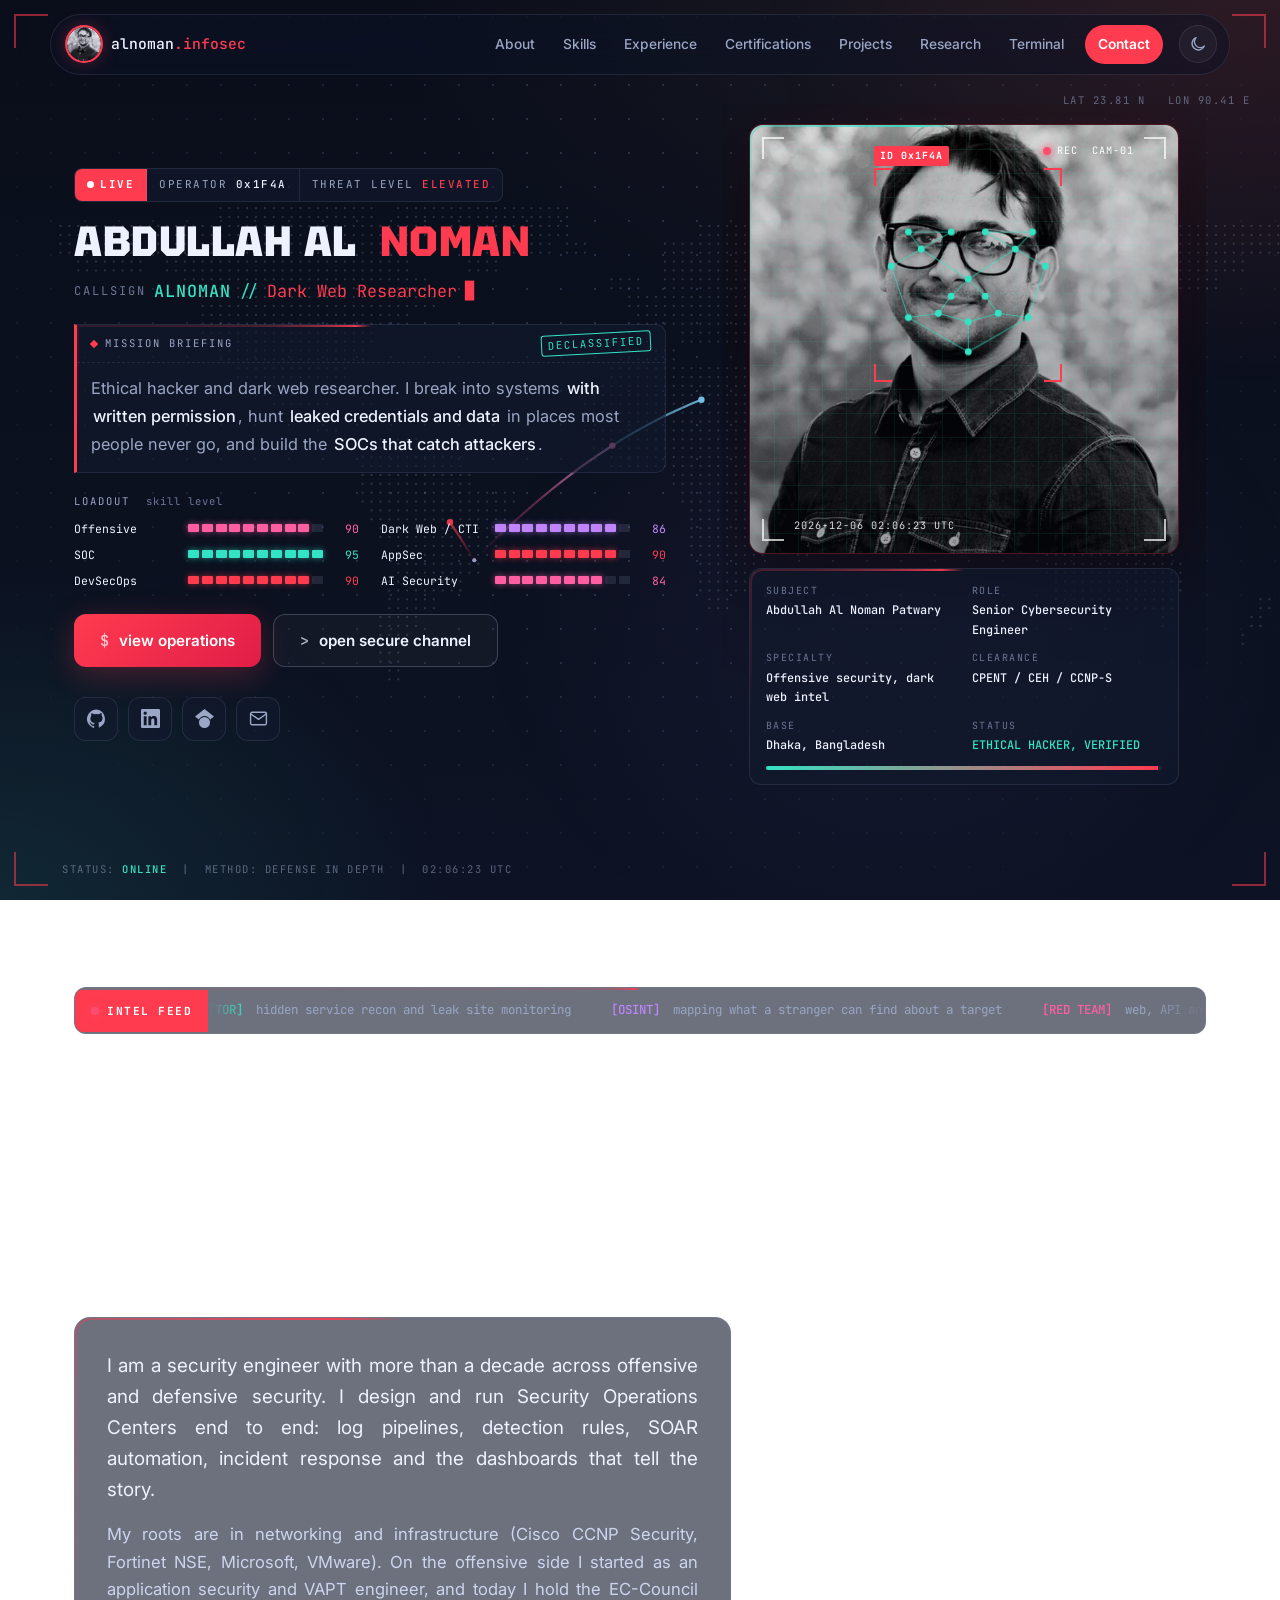
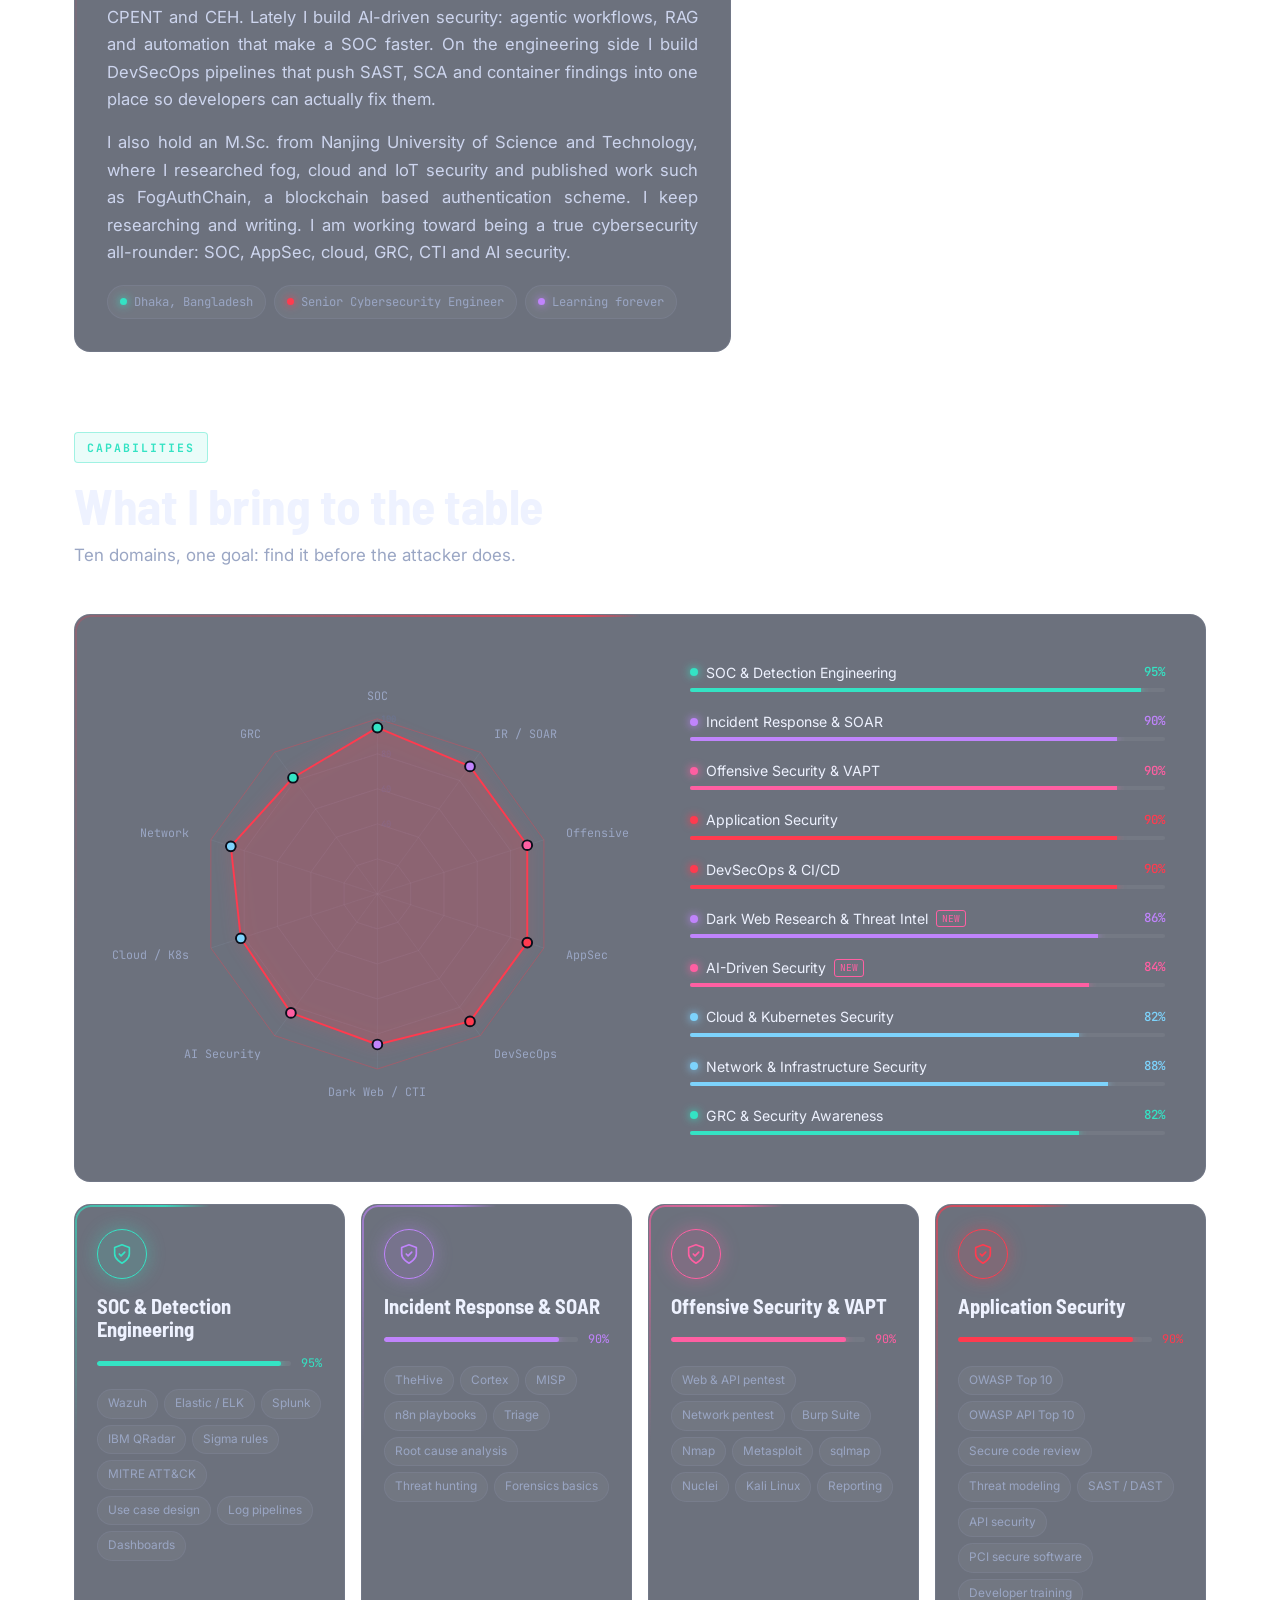
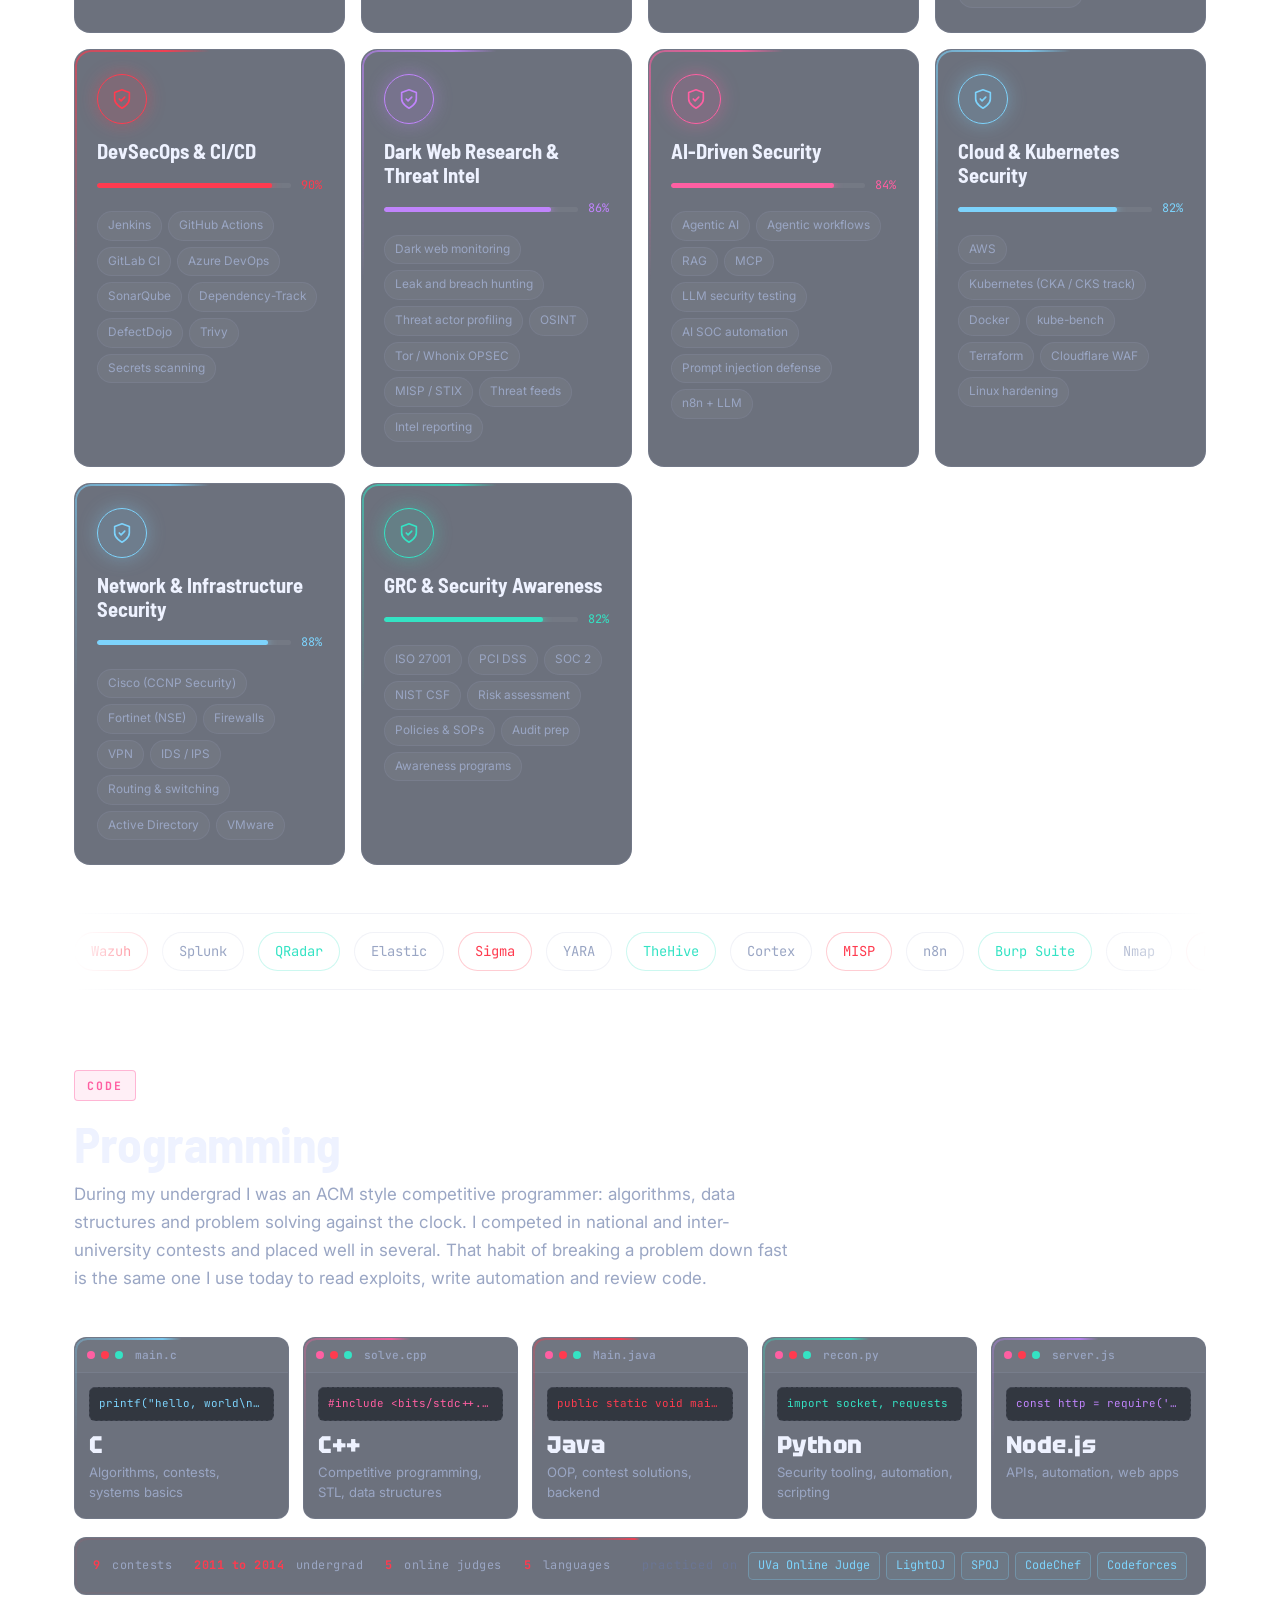
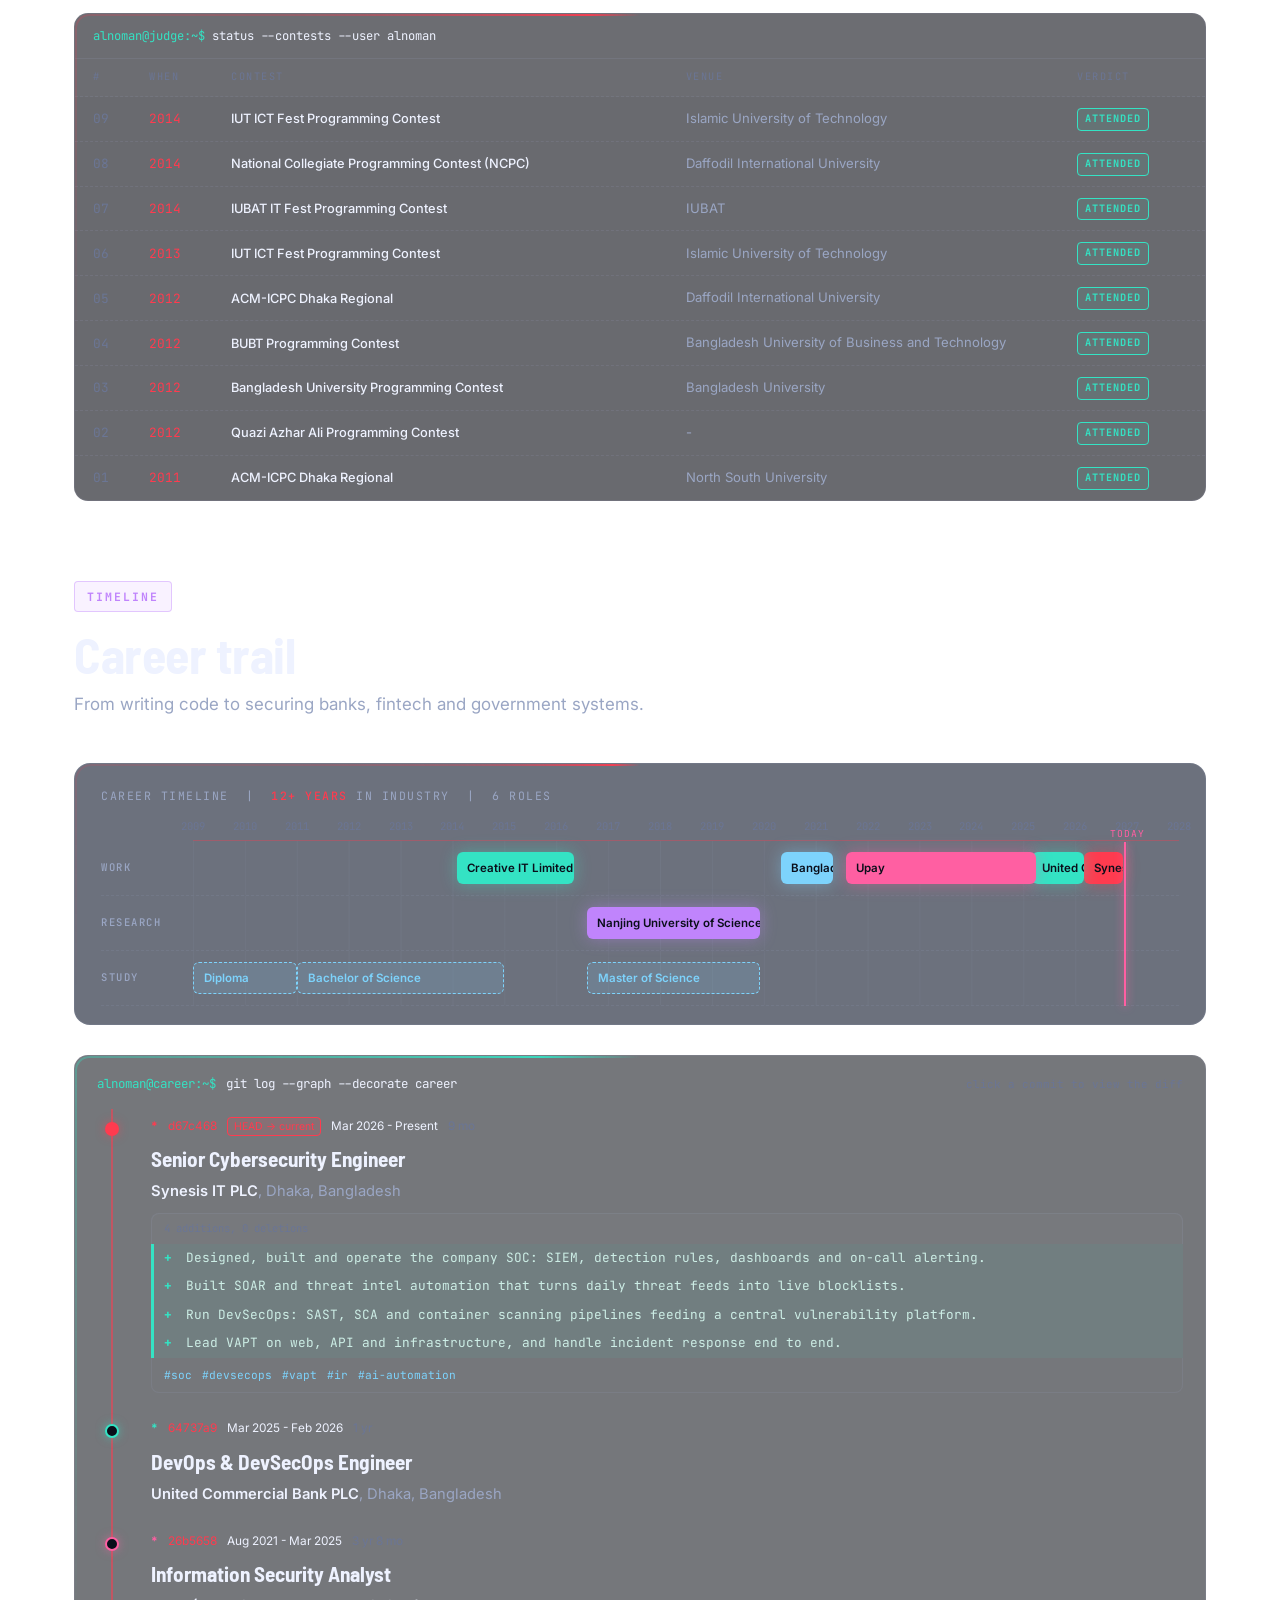
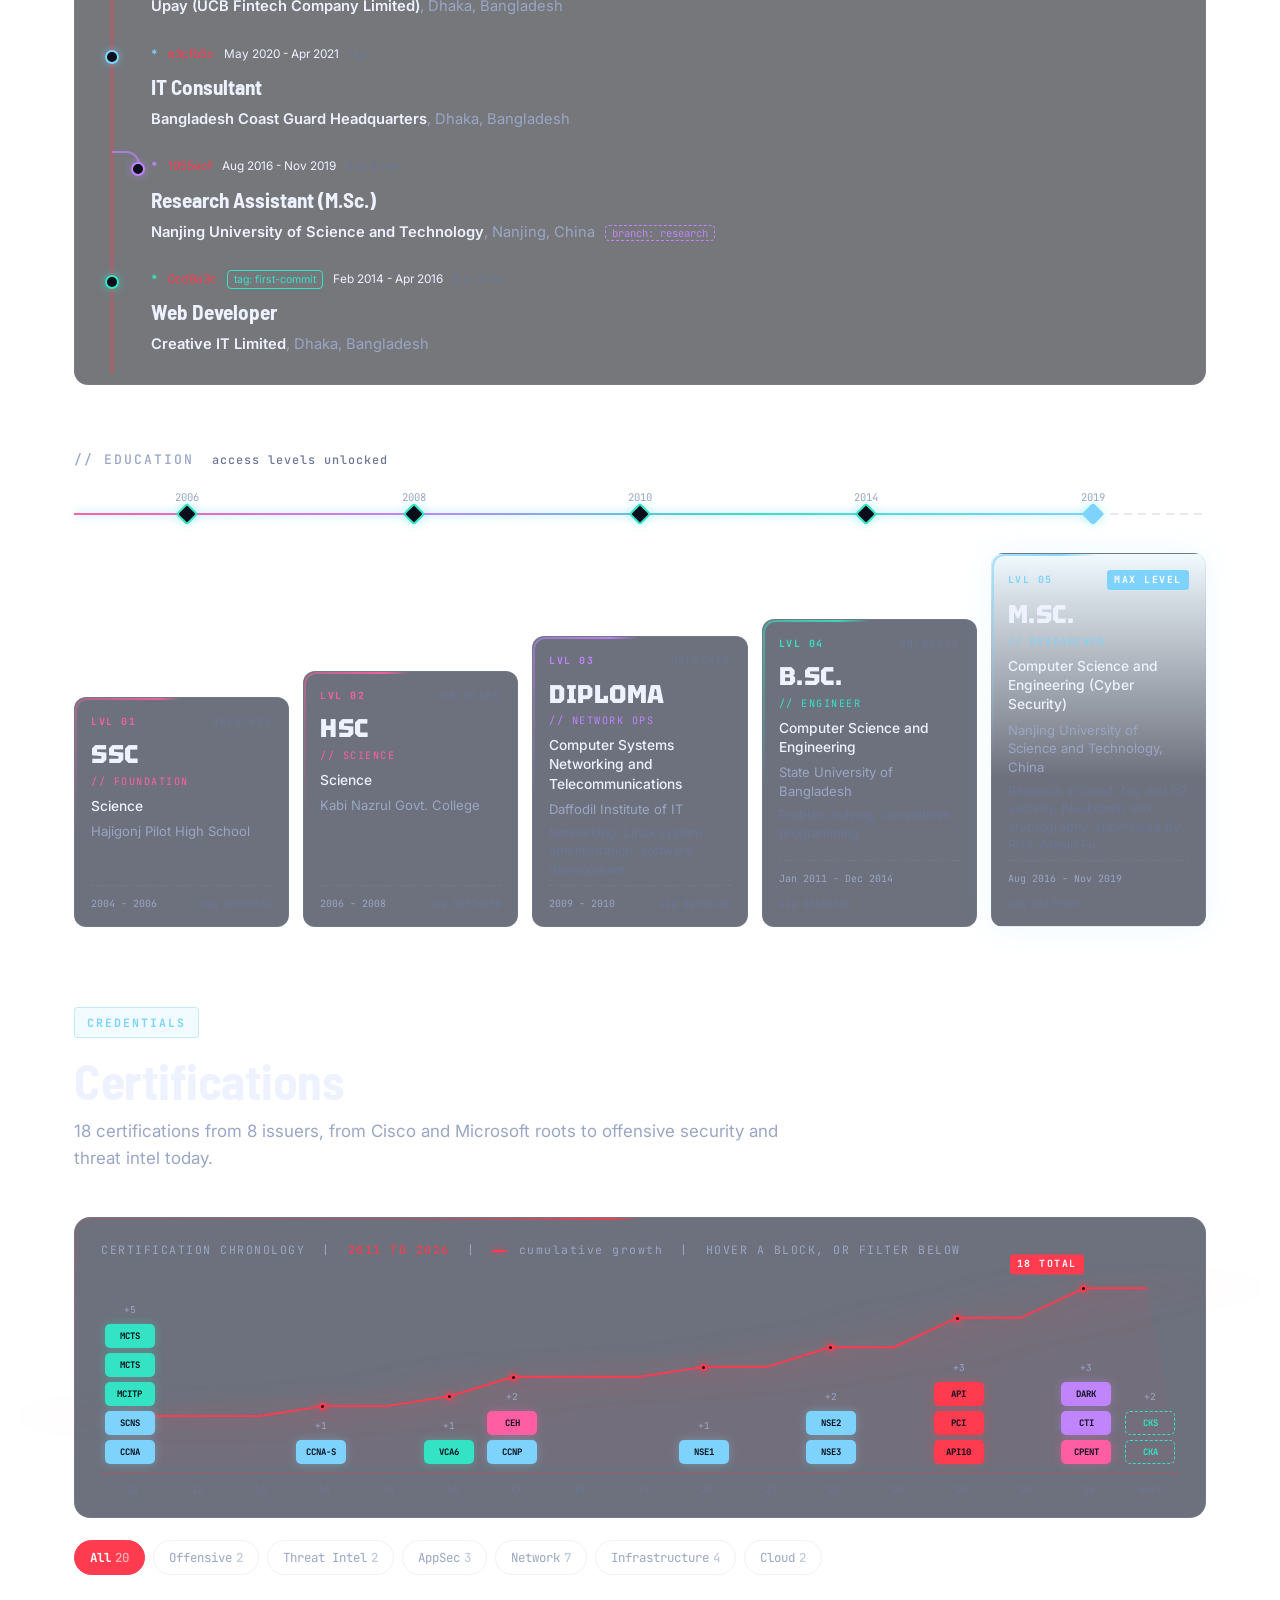
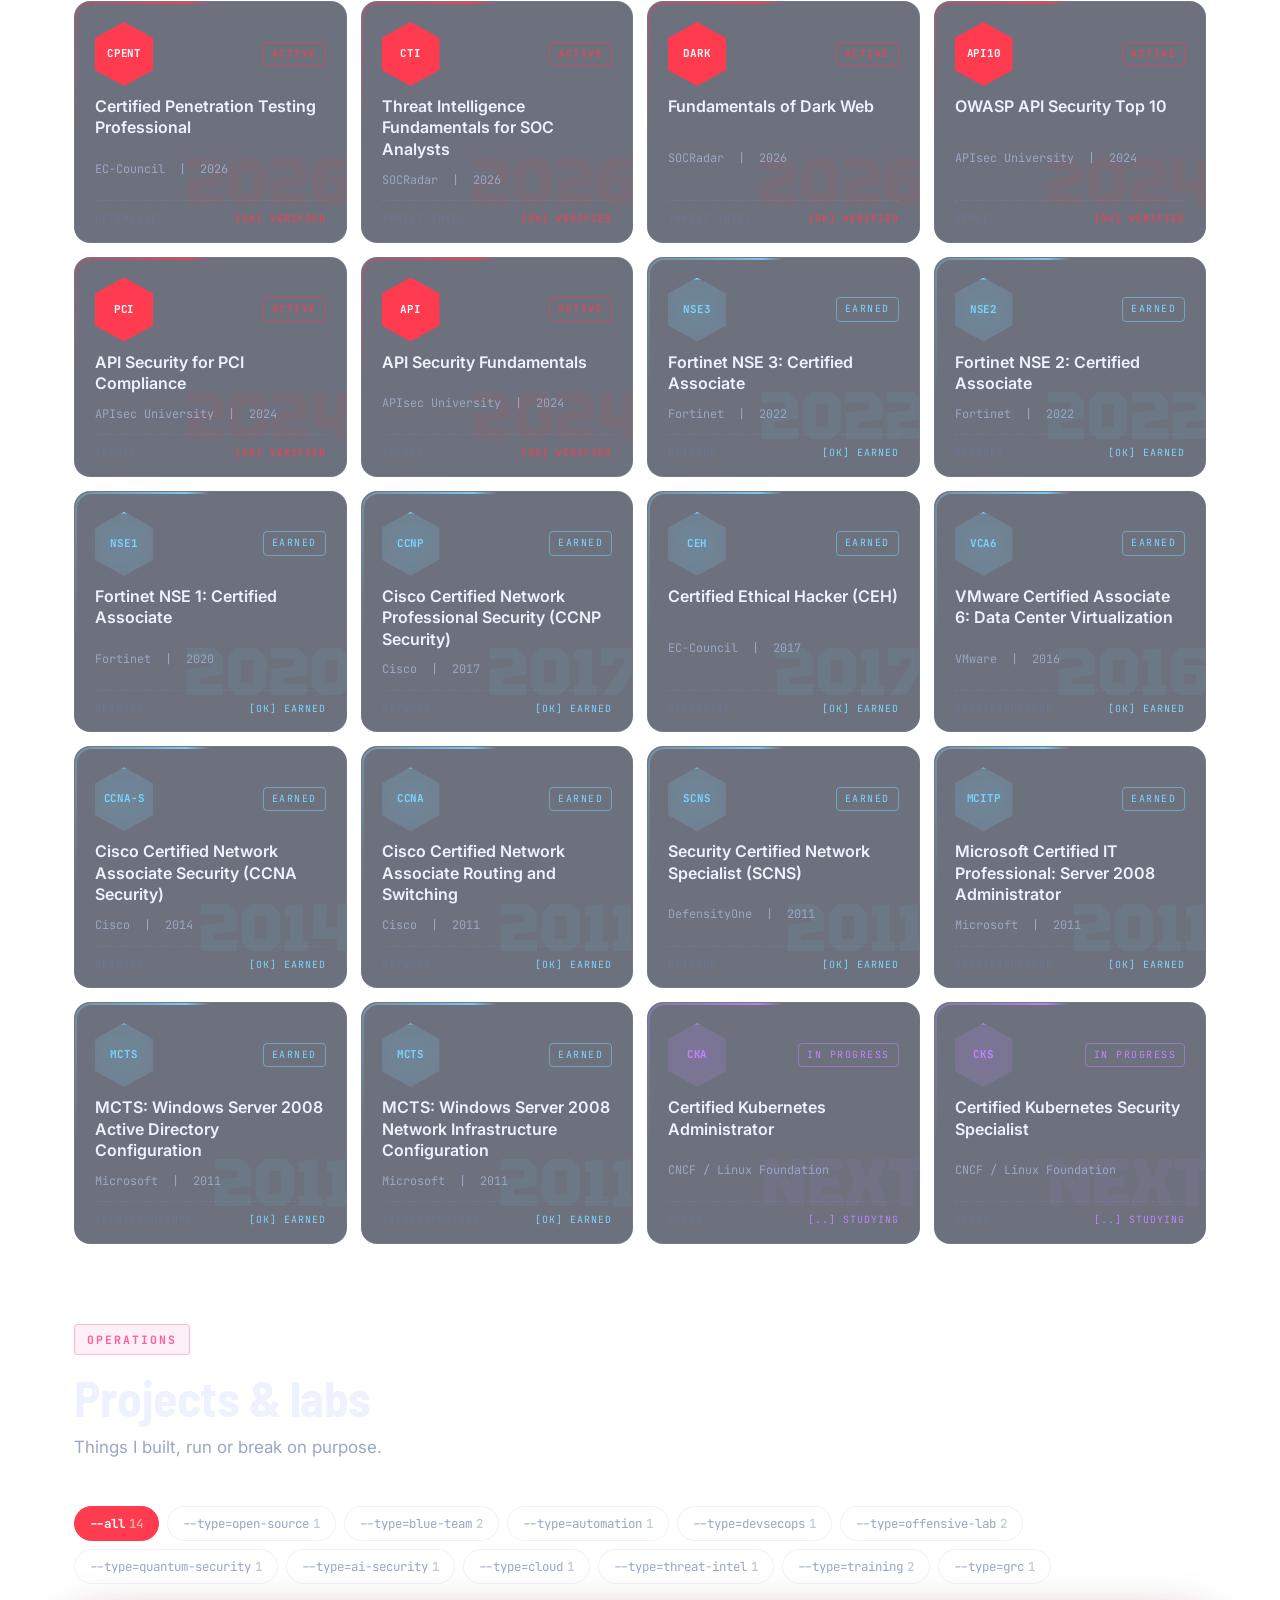
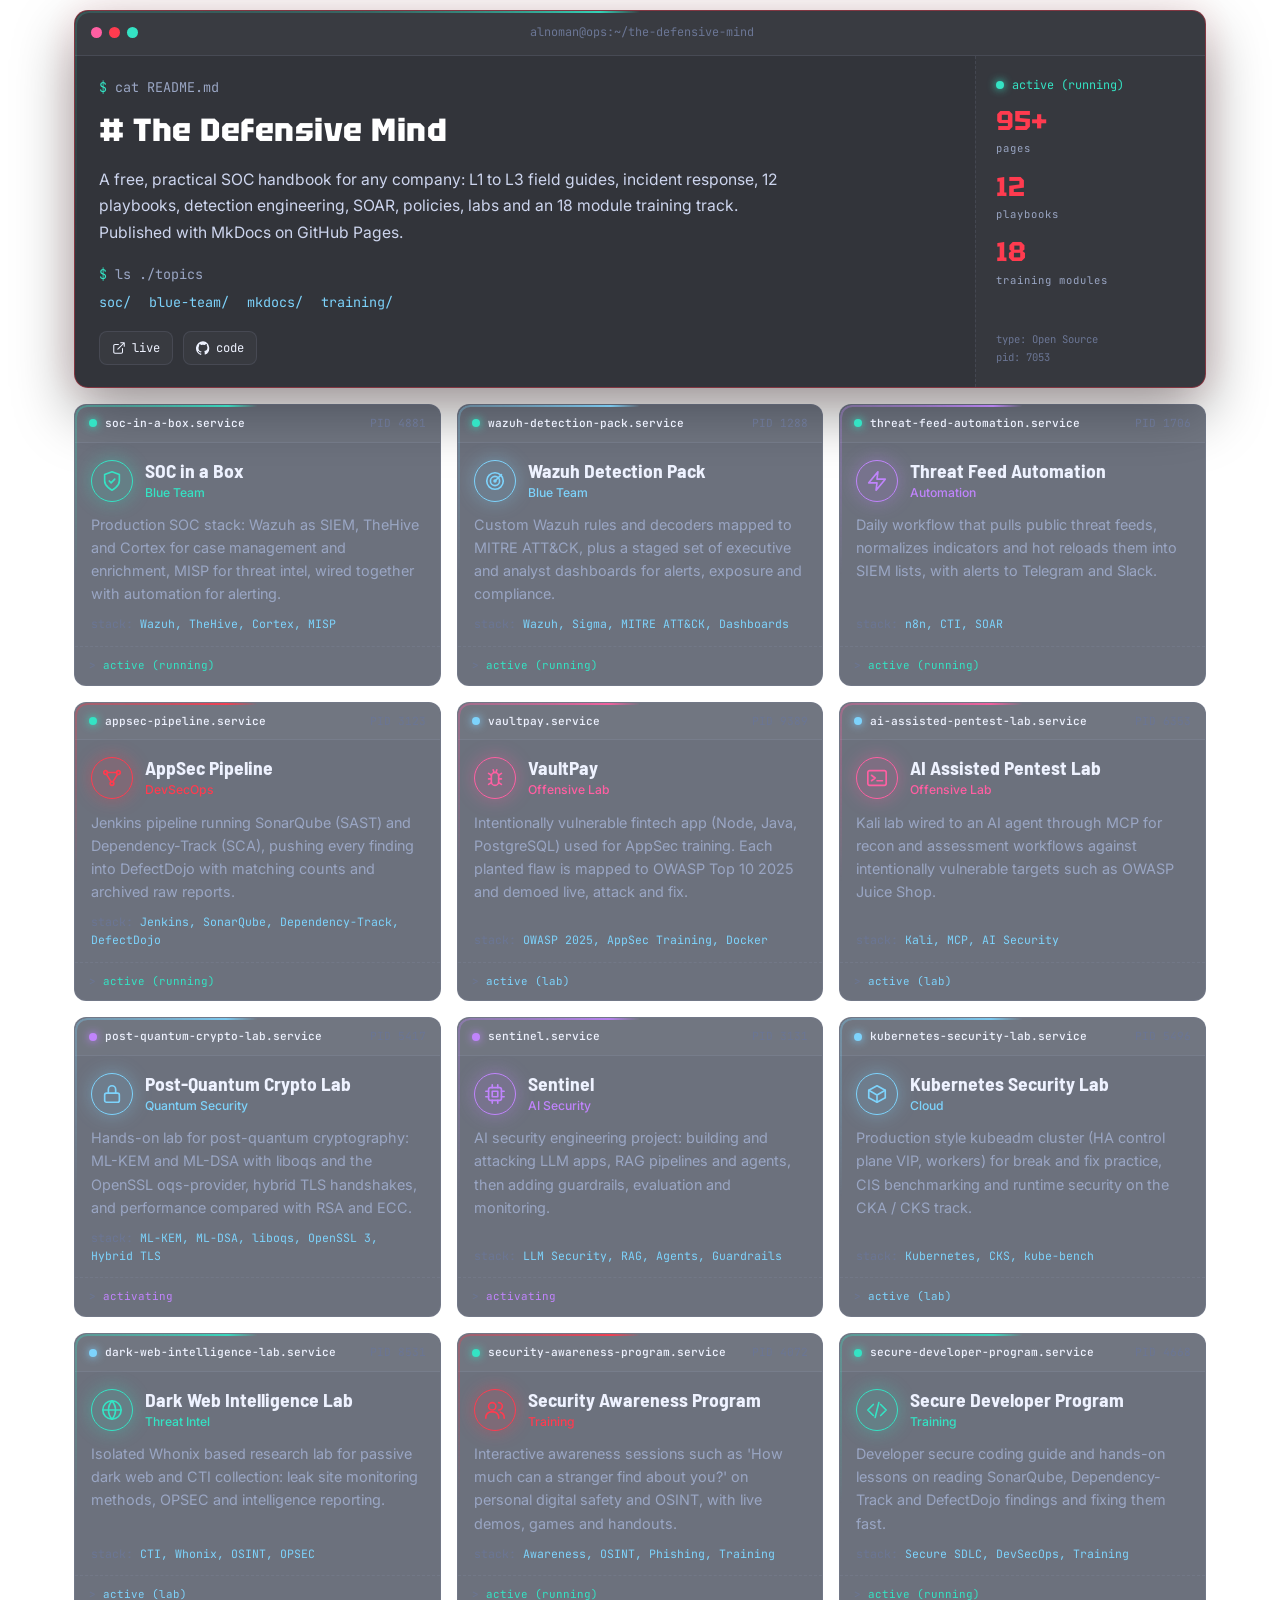
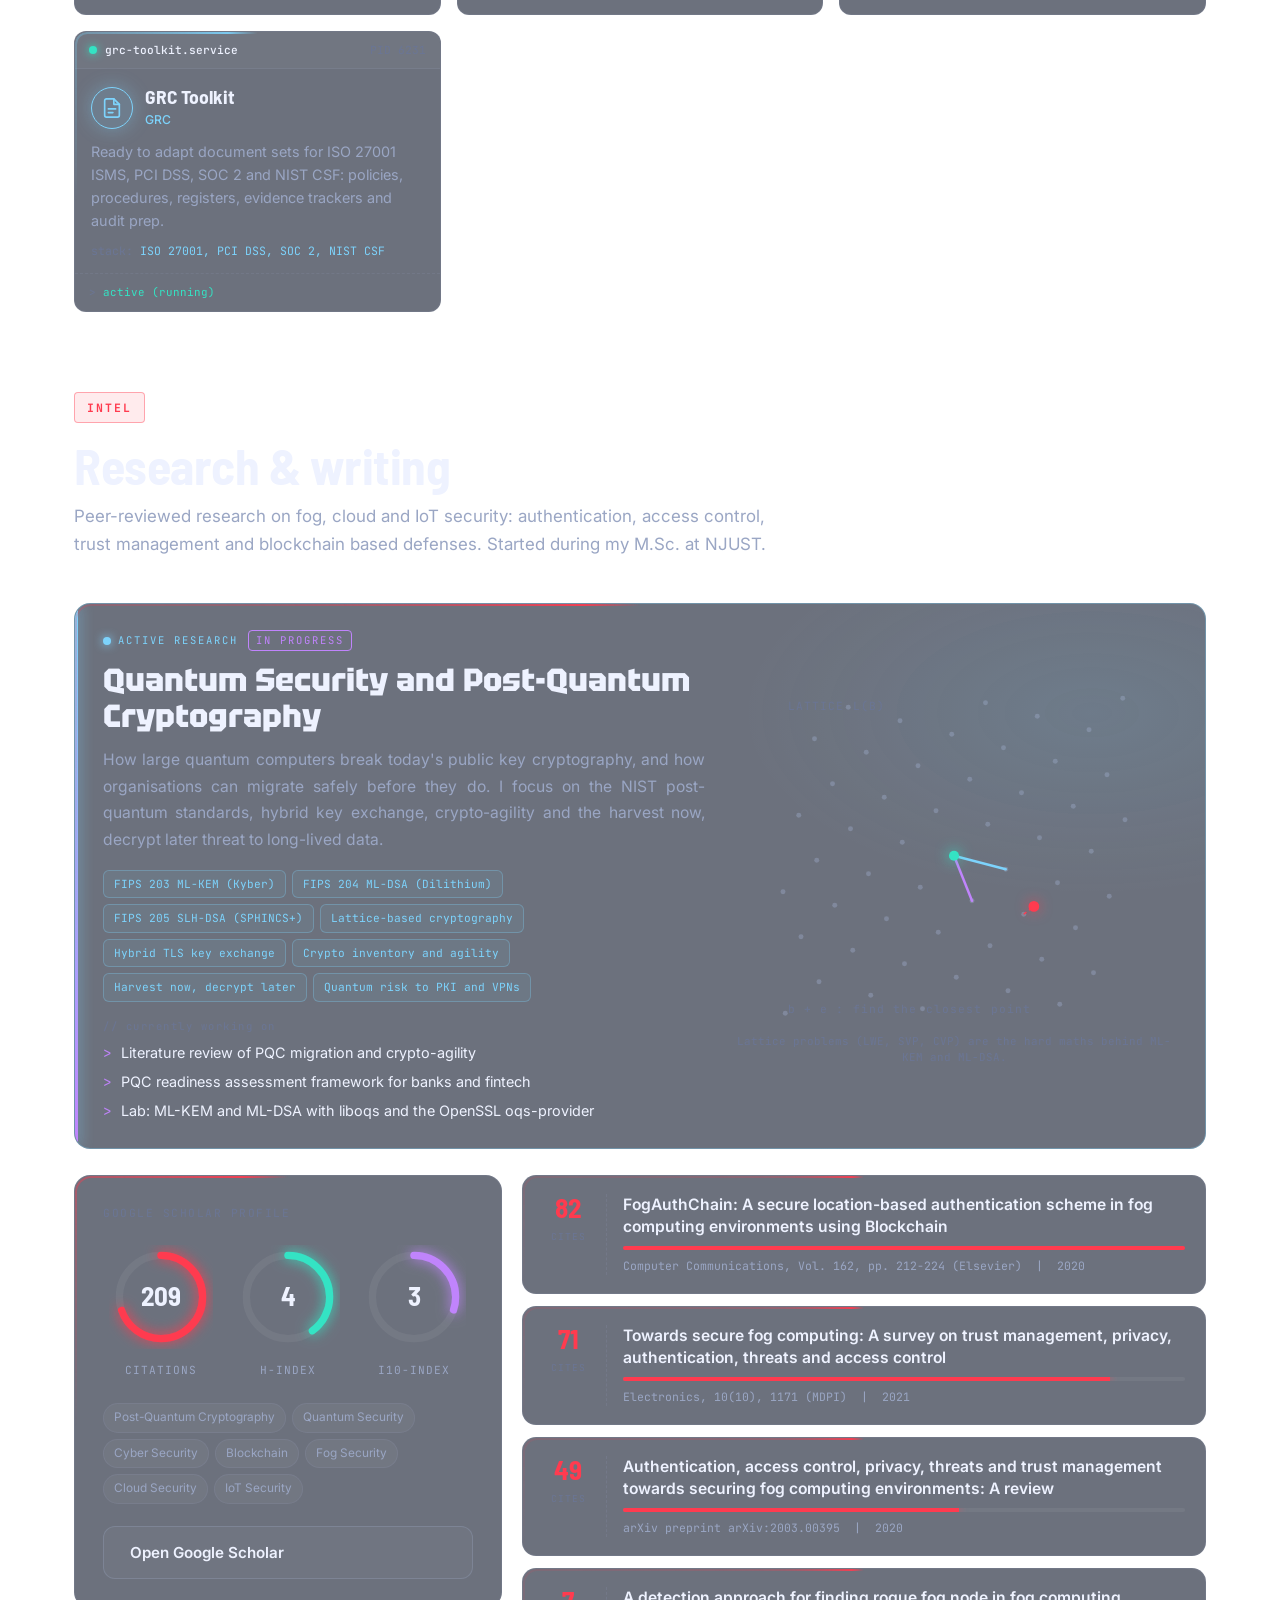
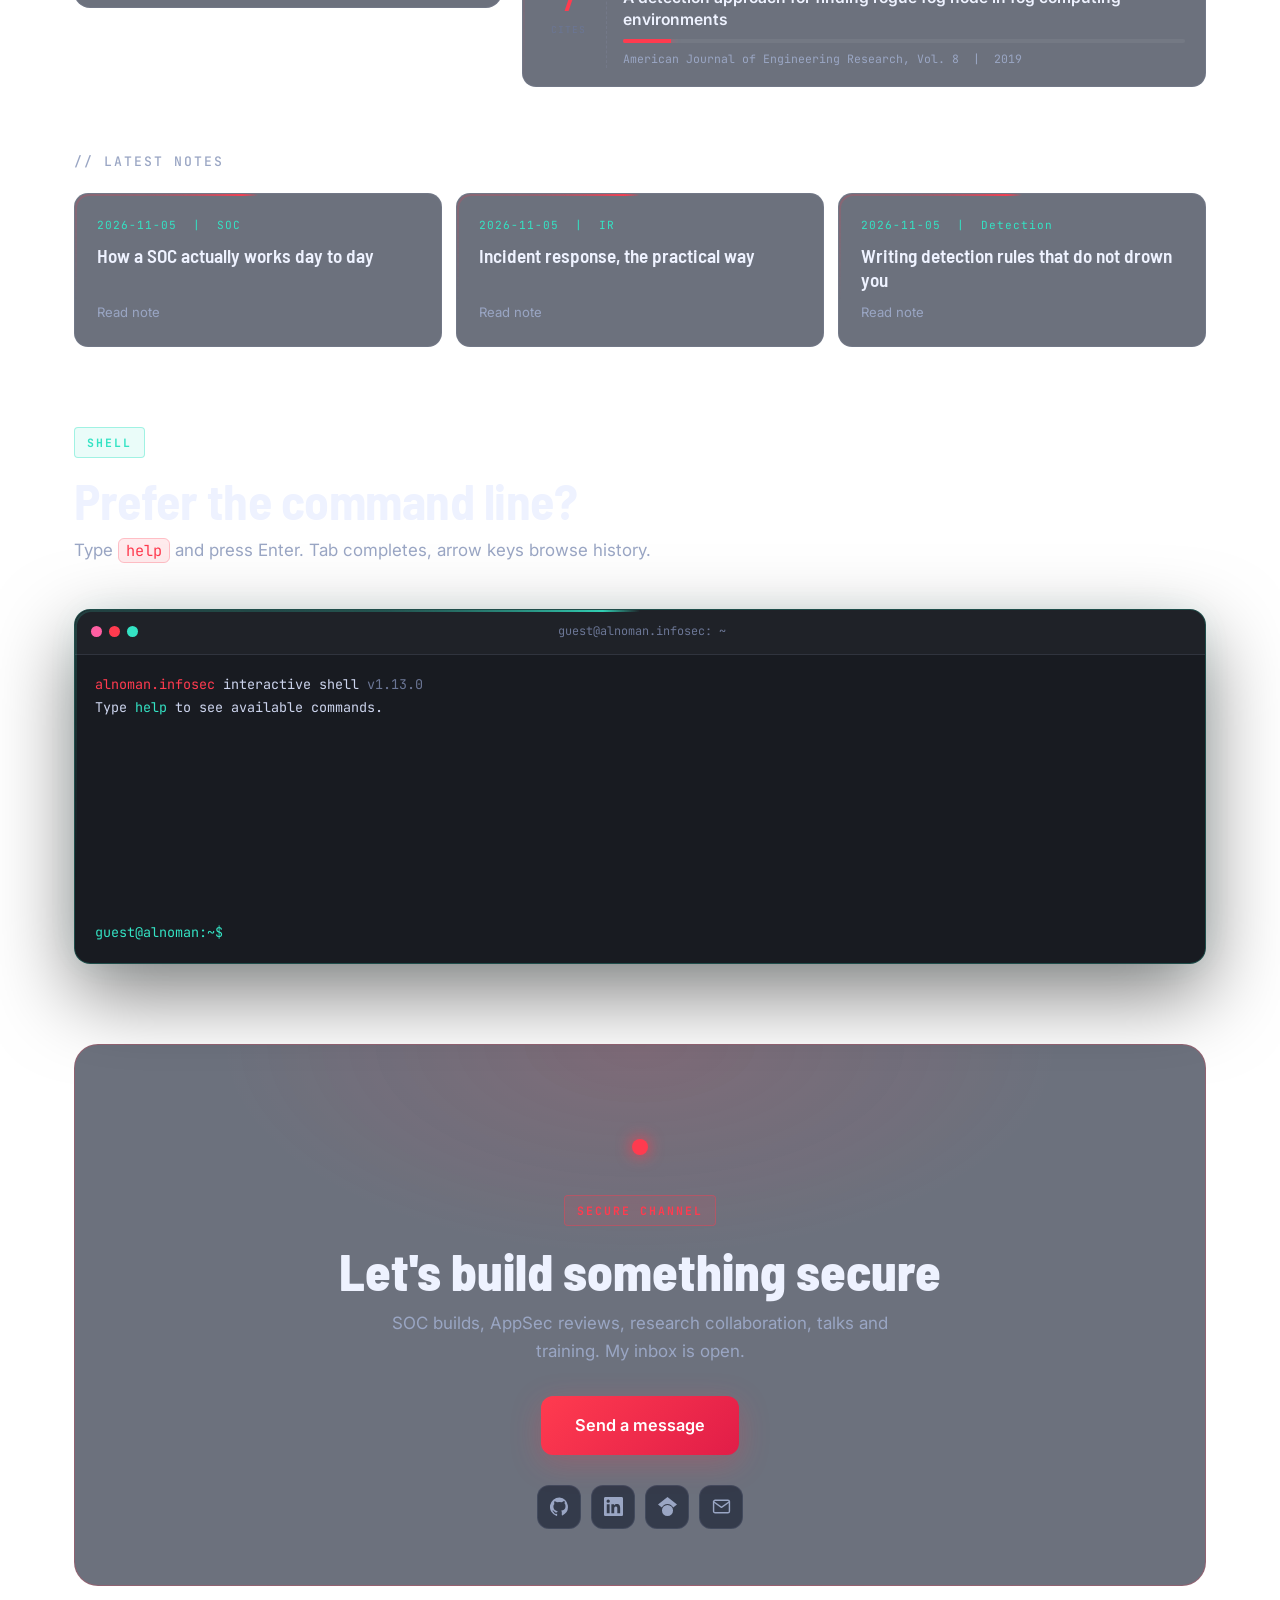
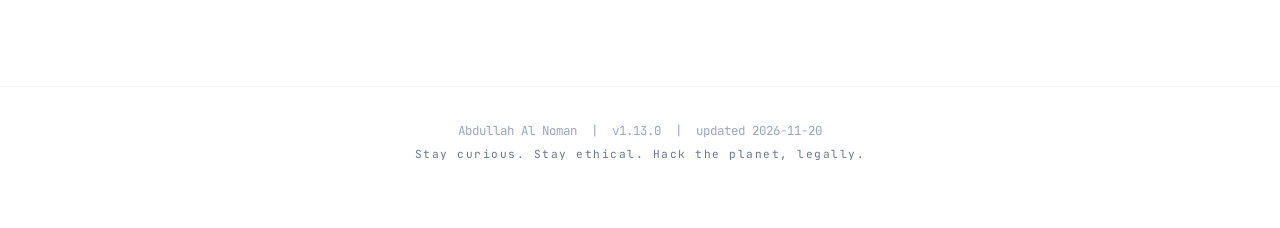
==== commit 864fc576: "v1.13.0: New Programming section (language file tiles, online judges, contest submissions table), ed" ====
--- a/index.html
+++ b/index.html
@@ -20,7 +20,7 @@
   <link rel="preconnect" href="https://fonts.googleapis.com">
   <link rel="preconnect" href="https://fonts.gstatic.com" crossorigin>
   <link href="https://fonts.googleapis.com/css2?family=Barlow+Semi+Condensed:wght@500;600;700;800&family=Tektur:wght@600;700;800&family=Inter:wght@400;500;600&family=JetBrains+Mono:wght@400;500;700&display=swap" rel="stylesheet">
-  <link rel="stylesheet" href="assets/css/style.css?v=1.12.1">
+  <link rel="stylesheet" href="assets/css/style.css?v=1.13.0">
 </head>
 <body>
   <!-- boot -->
@@ -149,6 +149,18 @@
       <div class="marquee reveal" aria-label="Tools I use"><div class="marquee-track" id="arsenal"></div></div>
     </section>
 
+    <!-- PROGRAMMING -->
+    <section id="programming" class="section">
+      <header class="sec-head reveal">
+        <span class="tag mono tag-coral">CODE</span>
+        <h2>Programming</h2>
+        <p class="sec-lead" id="prog-lead"></p>
+      </header>
+      <div class="lang-grid" id="lang-grid"></div>
+      <div class="cp-strip mono reveal" id="cp-strip"></div>
+      <div class="cp-board reveal" id="cp-board"></div>
+    </section>
+
     <!-- EXPERIENCE -->
     <section id="experience" class="section">
       <header class="sec-head reveal">
@@ -239,7 +251,7 @@
   </button>
   <div class="tip mono" id="tip" role="tooltip"></div>
 
-  <script src="data/site.js?v=1.12.1"></script>
-  <script src="assets/js/main.js?v=1.12.1"></script>
+  <script src="data/site.js?v=1.13.0"></script>
+  <script src="assets/js/main.js?v=1.13.0"></script>
 </body>
 </html>
--- a/assets/css/style.css
+++ b/assets/css/style.css
@@ -1094,3 +1094,58 @@
 :root[data-theme="light"] .lo-bar i.on { background: var(--c); box-shadow: none; }
 :root[data-theme="light"] .lo-n { color: var(--text); font-weight: 500; }
 :root[data-theme="light"] .lo-title { color: var(--text); }
+
+
+/* ============================================================
+   v1.13 education top border removed, Programming section
+   ============================================================ */
+.et-card { border-top: 1px solid var(--line); }
+.et-card:hover { border-top-color: color-mix(in srgb, var(--c) 55%, transparent); }
+
+.lang-grid { display: grid; grid-template-columns: repeat(5, minmax(0, 1fr)); gap: 14px; margin-bottom: 18px; }
+.lang-tile { border-radius: 12px; overflow: hidden; background: var(--surface); border: 1px solid var(--line); transition: transform .35s var(--ease), border-color .35s, box-shadow .35s; }
+.lang-tile:hover { transform: translateY(-5px); border-color: color-mix(in srgb, var(--c) 50%, transparent); box-shadow: 0 18px 40px rgba(0,0,0,.35), 0 0 24px color-mix(in srgb, var(--c) 16%, transparent); }
+.lt-bar { display: flex; align-items: center; gap: 6px; padding: 8px 12px; background: rgba(255,255,255,.03); border-bottom: 1px solid var(--line); font-size: .7rem; }
+.lt-bar .dot { width: 8px; height: 8px; }
+.lt-bar b { margin-left: 6px; color: var(--text2); font-weight: 500; }
+.lt-body { padding: 14px 14px 16px; }
+.lt-code { display: block; font-size: .68rem; color: var(--c); background: rgba(5,8,15,.55); border: 1px dashed var(--line); border-radius: 6px; padding: 7px 9px; white-space: nowrap; overflow: hidden; text-overflow: ellipsis; margin-bottom: 12px; }
+.lang-tile h4 { font-family: "Tektur", var(--head); font-size: 1.5rem; font-weight: 800; line-height: 1; color: var(--text); margin: 0 0 6px; letter-spacing: .5px; }
+.lang-tile p { font-size: .82rem; color: var(--text2); line-height: 1.5; margin: 0; }
+
+.cp-strip { display: flex; flex-wrap: wrap; justify-content: space-between; align-items: center; gap: 12px 24px; padding: 14px 18px; margin-bottom: 18px; border-radius: 12px; background: var(--surface); border: 1px solid var(--line); font-size: .74rem; }
+.cp-stats { display: flex; flex-wrap: wrap; gap: 8px 22px; color: var(--text2); letter-spacing: .5px; }
+.cp-stats b { color: var(--amber); font-weight: 700; margin-right: 4px; }
+.cp-judges { display: flex; flex-wrap: wrap; align-items: center; gap: 6px; }
+.cp-l { color: var(--muted); margin-right: 4px; letter-spacing: 1px; }
+.cp-j { color: var(--sky); border: 1px solid rgba(125,211,252,.3); background: rgba(125,211,252,.06); border-radius: 5px; padding: 3px 9px; }
+
+.cp-board { border-radius: 14px; overflow: hidden; background: rgba(5,8,15,.6); border: 1px solid var(--line); }
+.cpb-head { padding: 12px 18px; font-size: .76rem; color: var(--text); border-bottom: 1px solid var(--line); background: rgba(255,255,255,.02); }
+.cpb-head .p { color: var(--teal); }
+.cpb-table { font-size: .8rem; }
+.cpb-row { display: grid; grid-template-columns: 44px 70px minmax(0, 1.4fr) minmax(0, 1.2fr) 110px; gap: 12px; align-items: center; padding: 10px 18px; border-bottom: 1px dashed var(--line); transition: background .2s; }
+.cpb-row:last-child { border-bottom: 0; }
+.cpb-row:not(.cpb-th):hover { background: rgba(255,59,79,.05); }
+.cpb-th { font-size: .64rem; letter-spacing: 1.5px; color: var(--muted); background: rgba(255,255,255,.02); }
+.cpb-n { color: var(--muted); }
+.cpb-y { color: var(--amber); }
+.cpb-c { color: var(--text); font-family: var(--body); font-weight: 500; }
+.cpb-v { color: var(--text2); font-family: var(--body); font-size: .82rem; }
+.cpb-ok { display: inline-block; font-weight: 700; font-size: .64rem; letter-spacing: 1px; color: var(--teal); border: 1px solid currentColor; border-radius: 4px; padding: 2px 7px; background: rgba(52,227,196,.07); }
+:root[data-theme="light"] .cp-board { background: rgba(255,255,255,.75); }
+:root[data-theme="light"] .lt-code { background: rgba(20,30,60,.04); }
+:root[data-theme="light"] .lt-bar, :root[data-theme="light"] .cpb-head, :root[data-theme="light"] .cpb-th { background: rgba(20,30,60,.03); }
+@media (max-width: 1100px) { .lang-grid { grid-template-columns: repeat(3, minmax(0, 1fr)); } }
+@media (max-width: 760px) {
+  .lang-grid { grid-template-columns: repeat(2, minmax(0, 1fr)); }
+  .cpb-row { grid-template-columns: 54px minmax(0, 1fr) 84px; gap: 4px 10px; }
+  .cpb-n, .cpb-th span:first-child { display: none; }
+  .cpb-v { grid-column: 2 / 3; font-size: .74rem; }
+  .cpb-th span:nth-child(4) { display: none; }
+  .cpb-row:not(.cpb-th) > .cpb-y { grid-row: 1 / span 2; }
+  .cpb-row:not(.cpb-th) > span:last-child { grid-column: 3; grid-row: 1 / span 2; }
+  .cpb-row:not(.cpb-th) > .cpb-c { grid-column: 2; grid-row: 1; }
+  .cpb-row:not(.cpb-th) > .cpb-v { grid-row: 2; }
+}
+@media (max-width: 420px) { .lang-grid { grid-template-columns: 1fr; } }
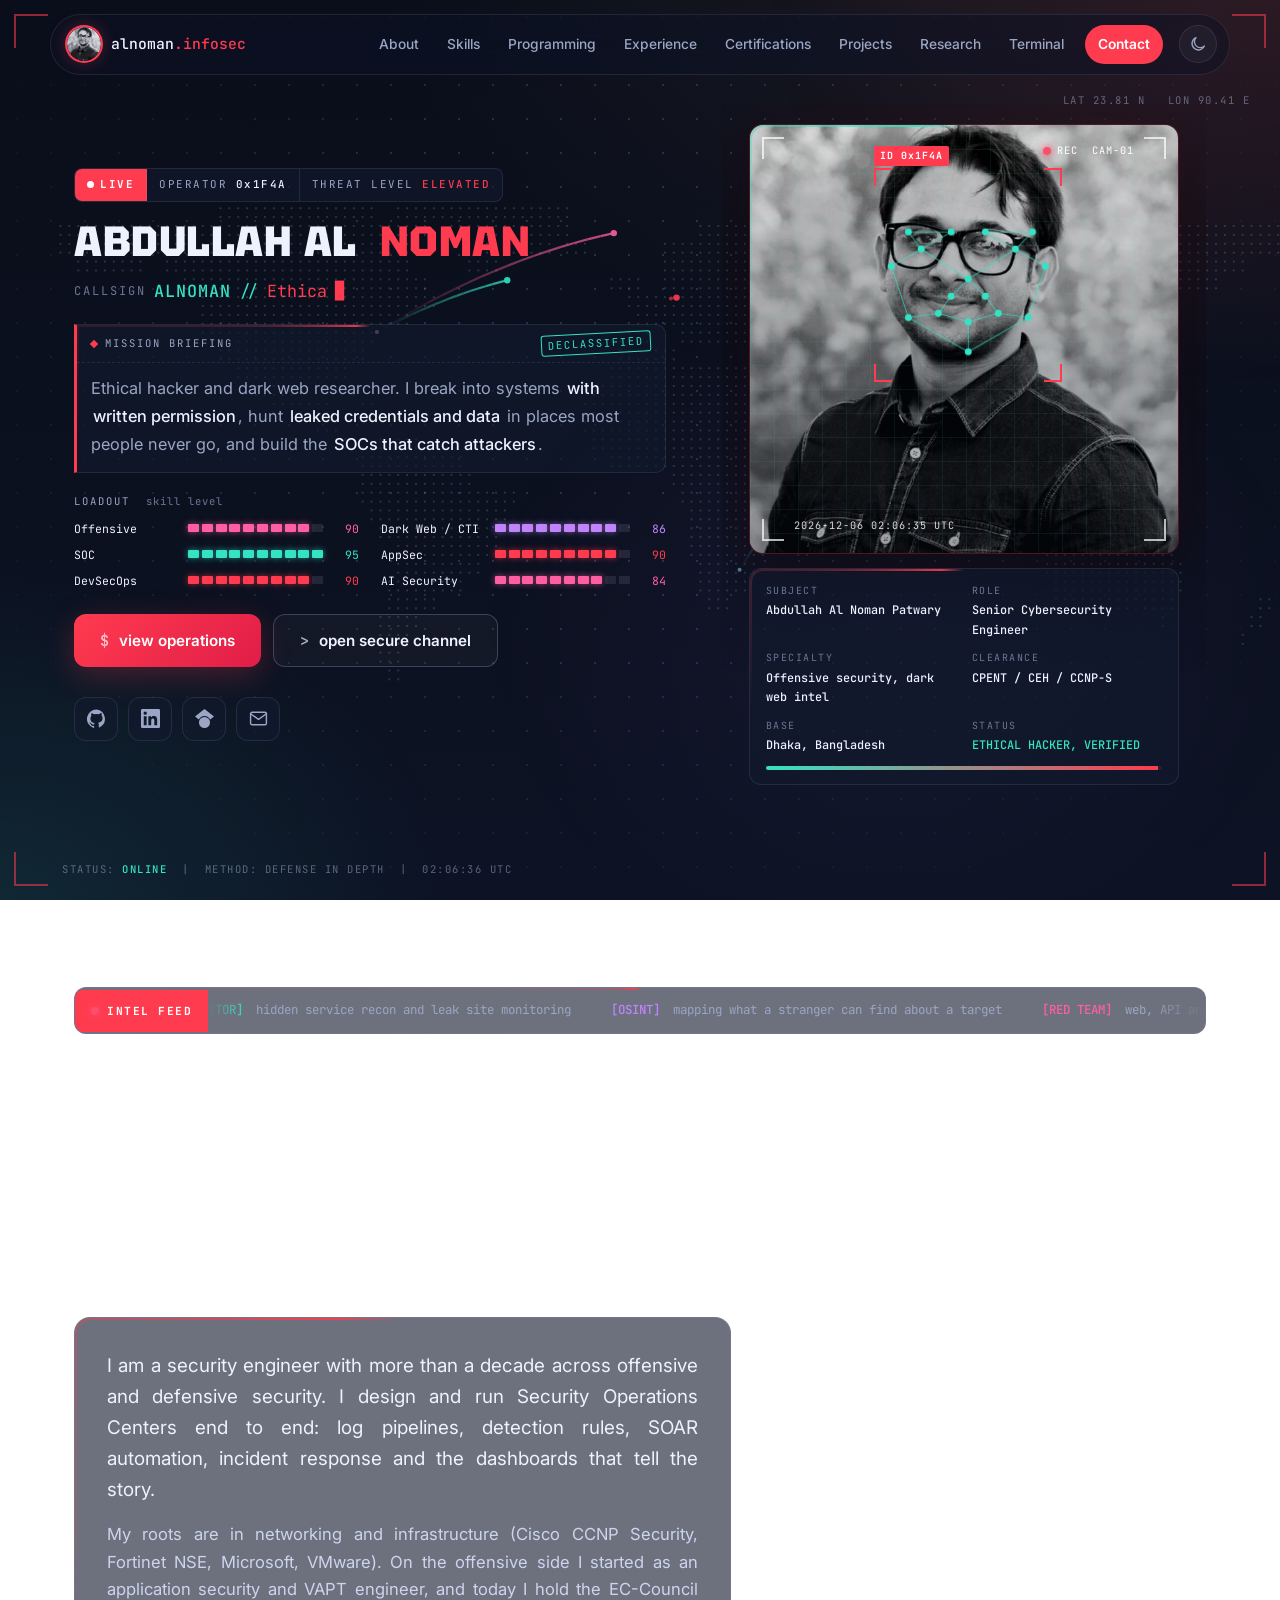
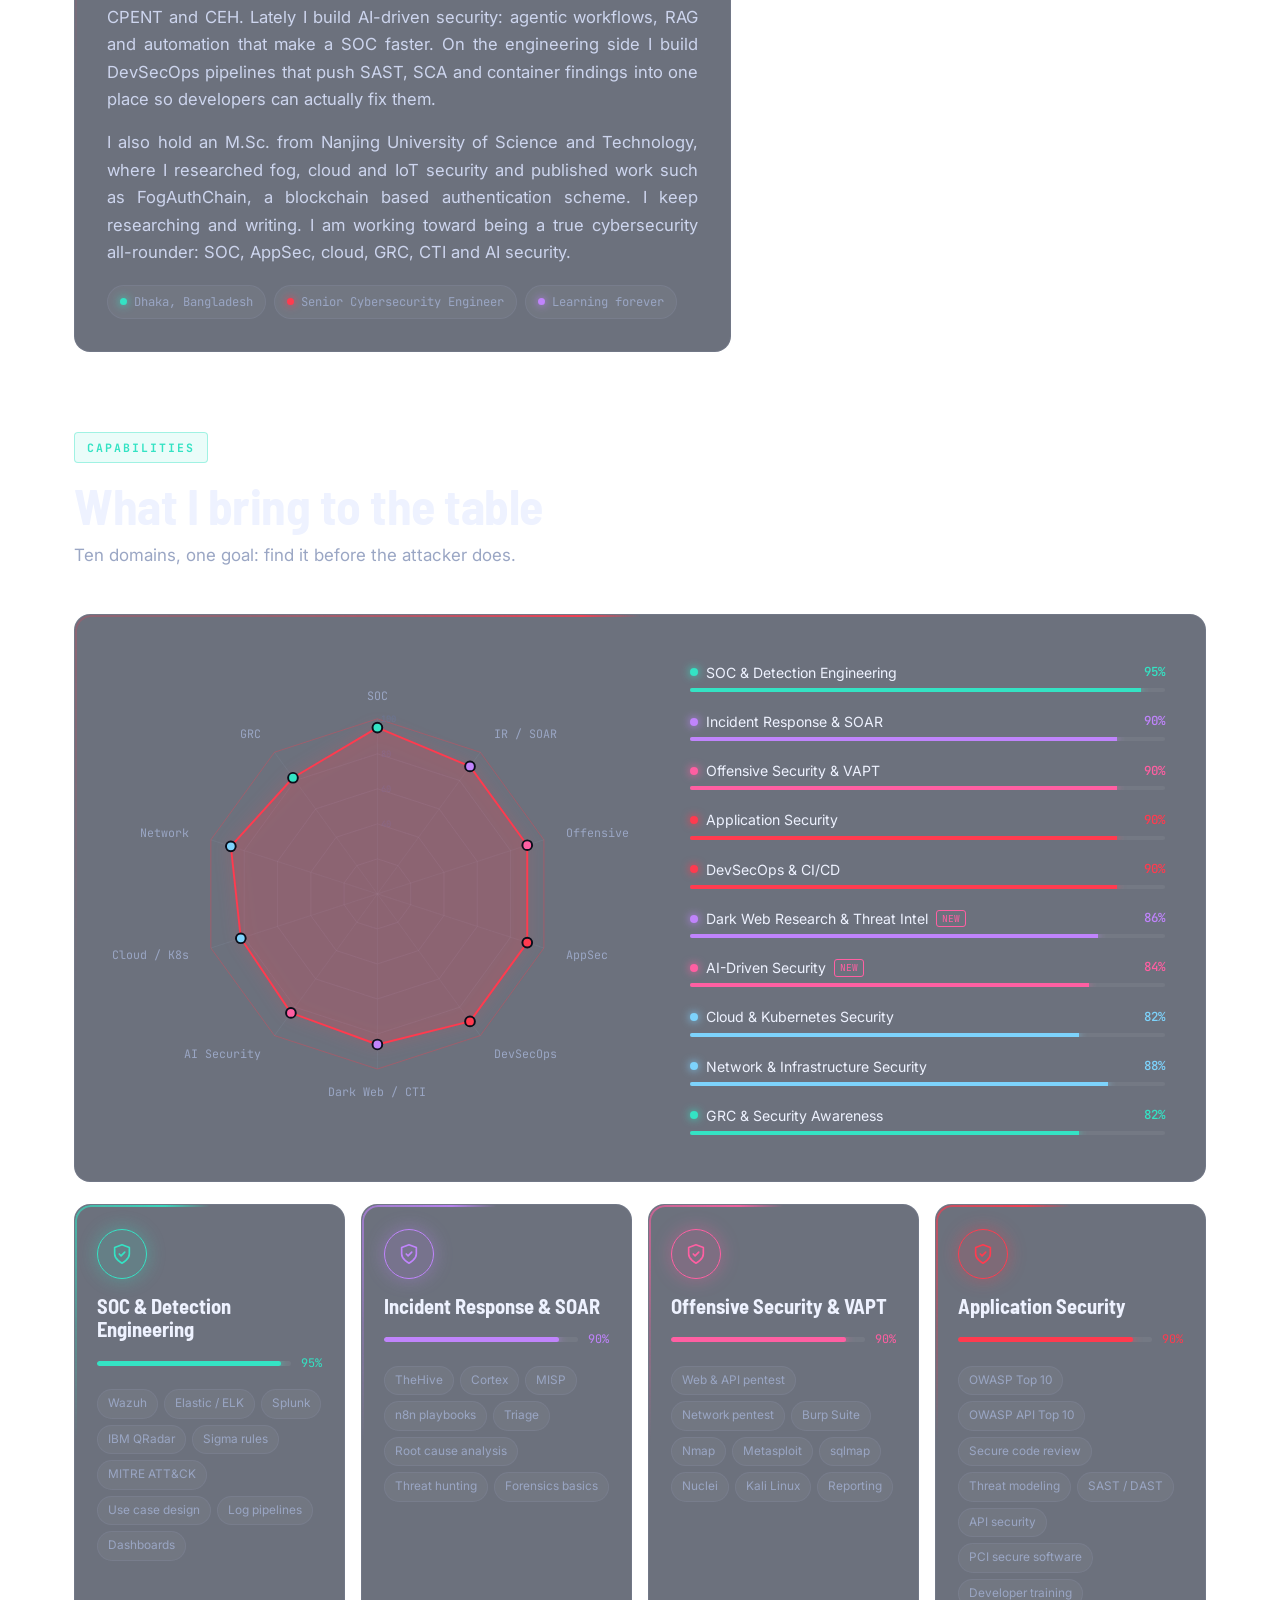
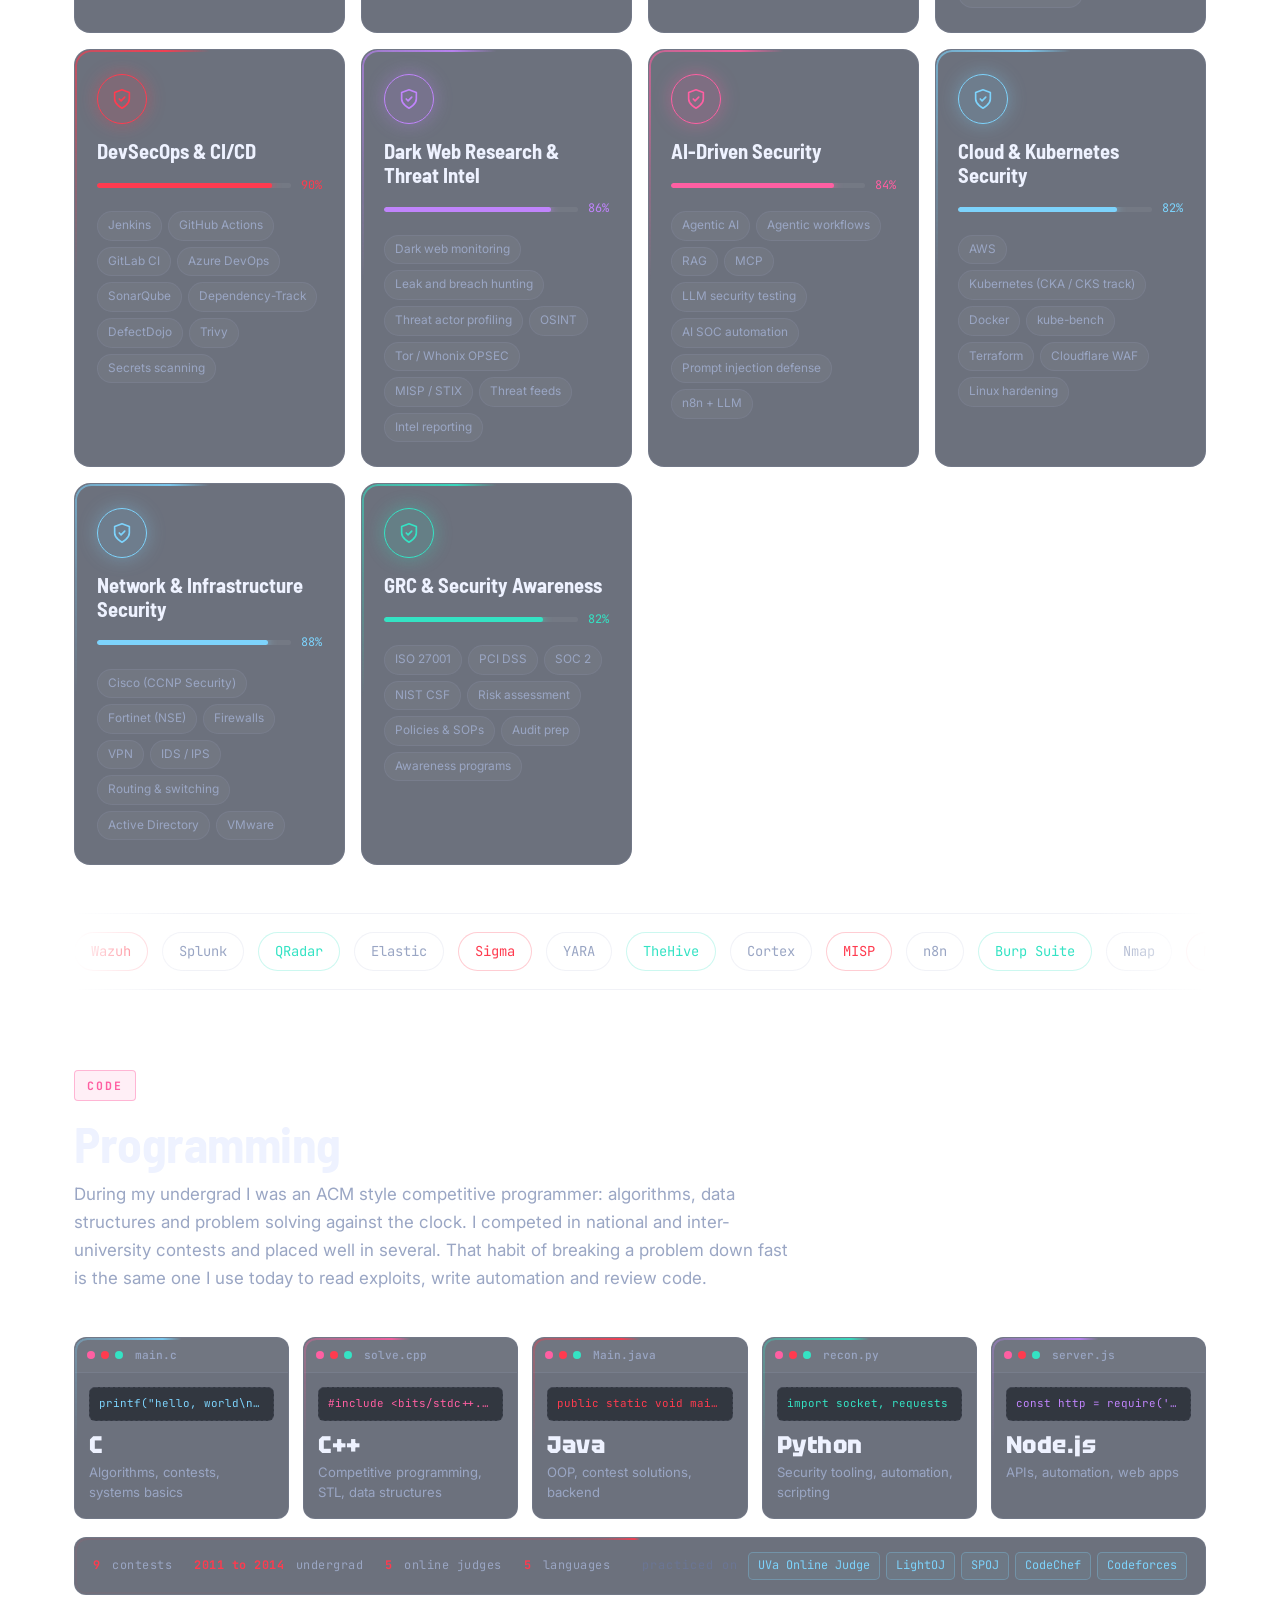
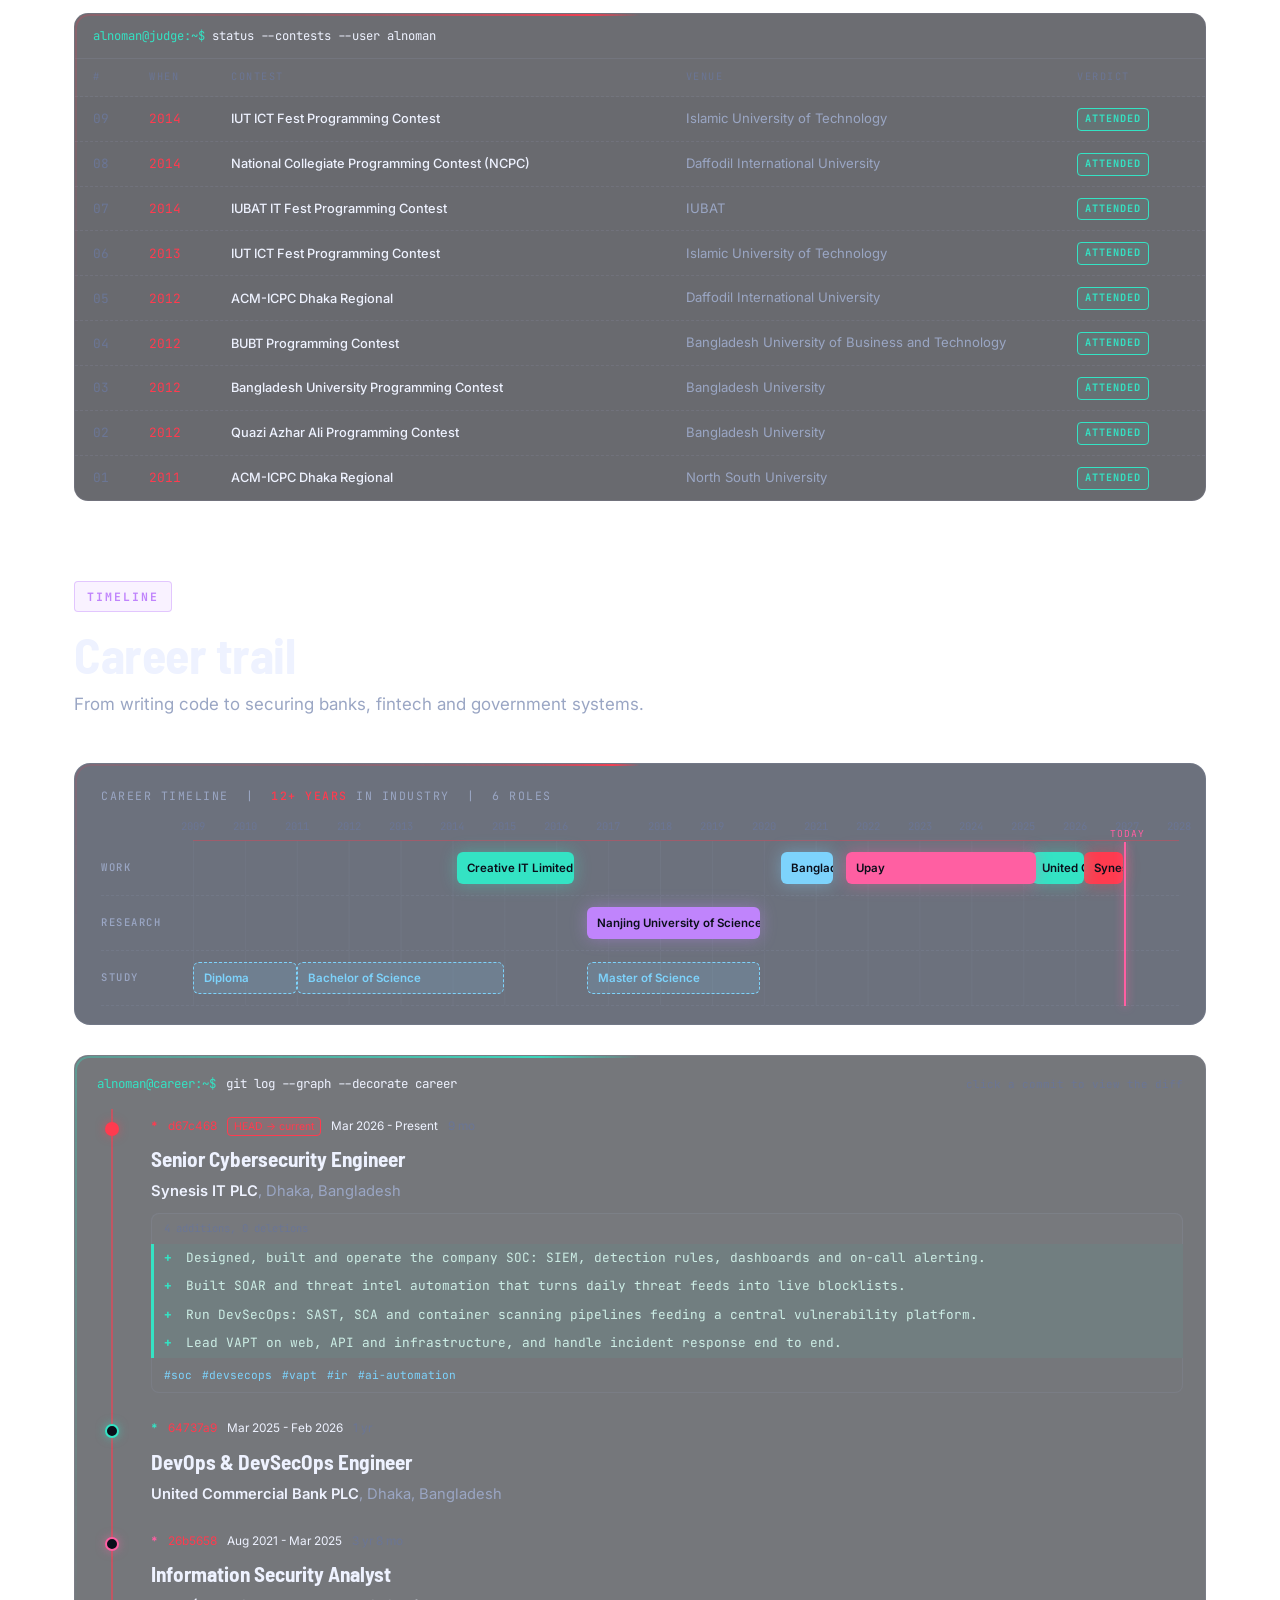
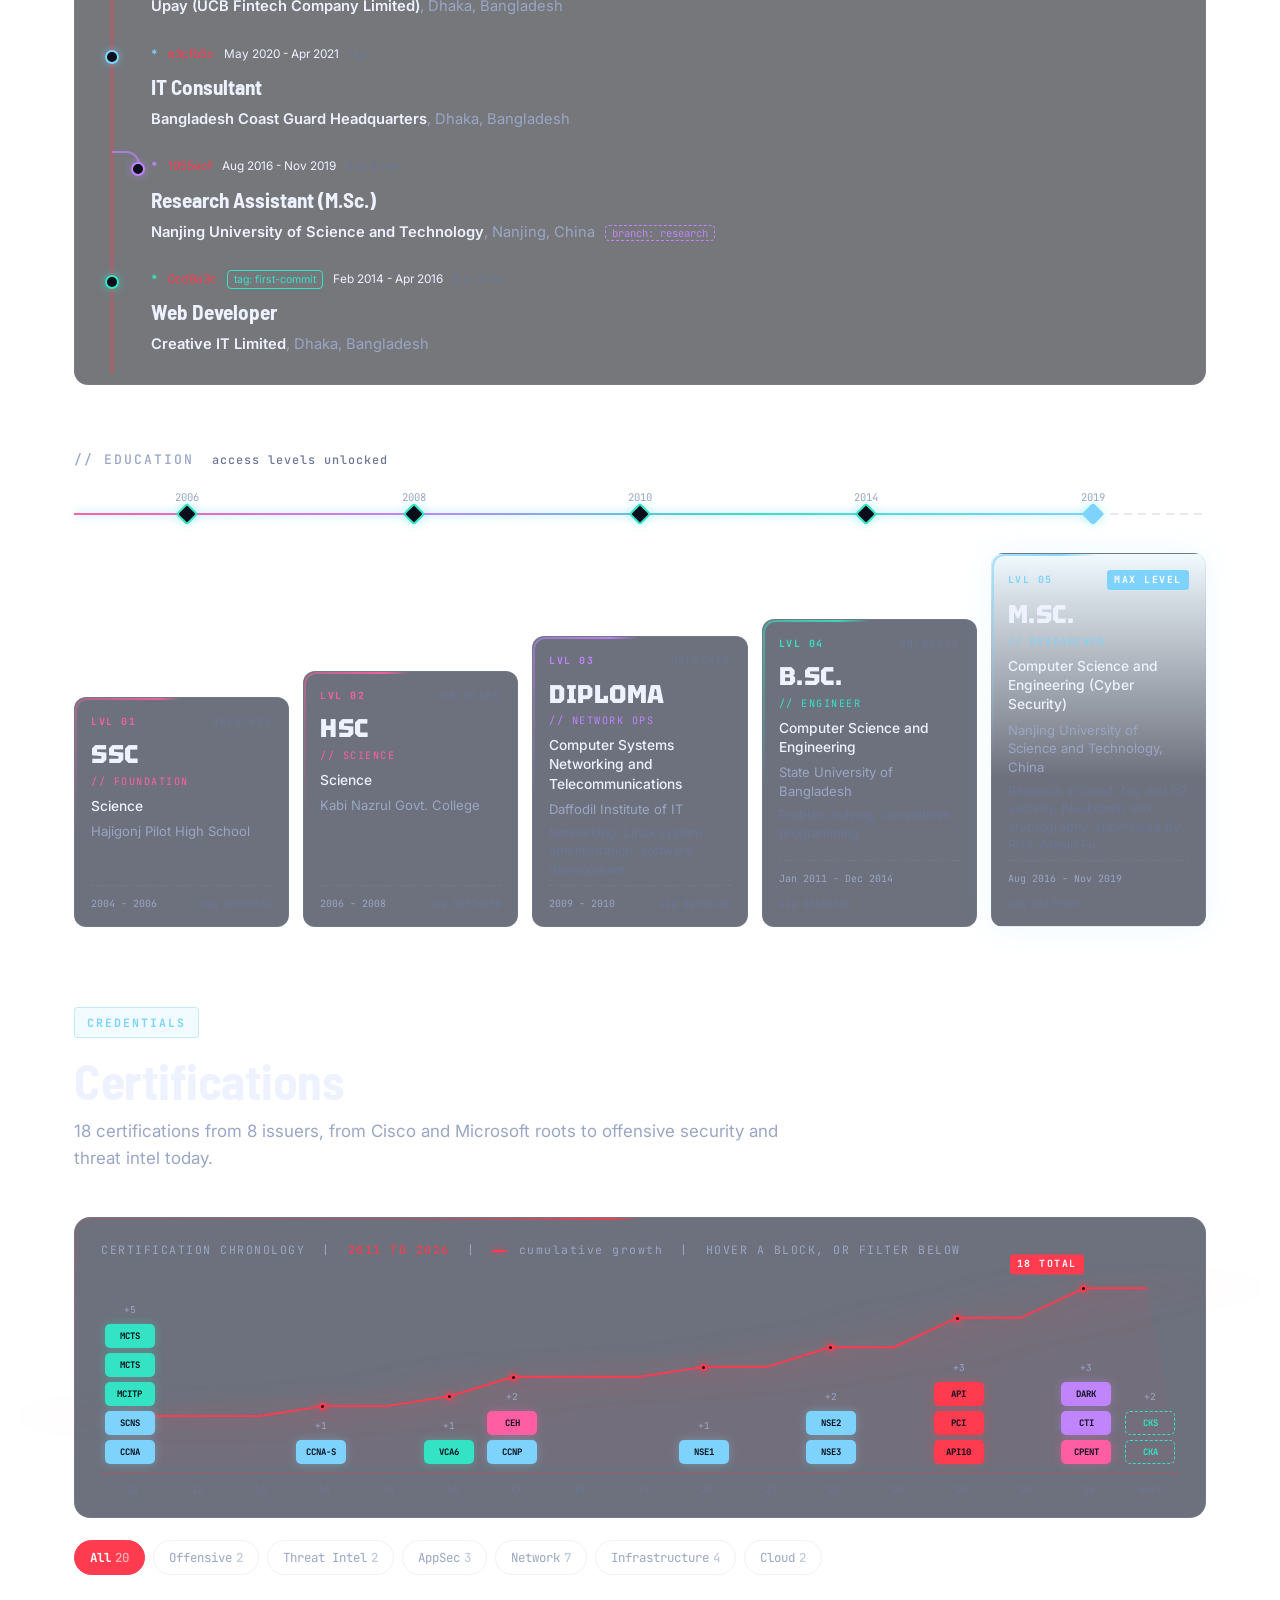
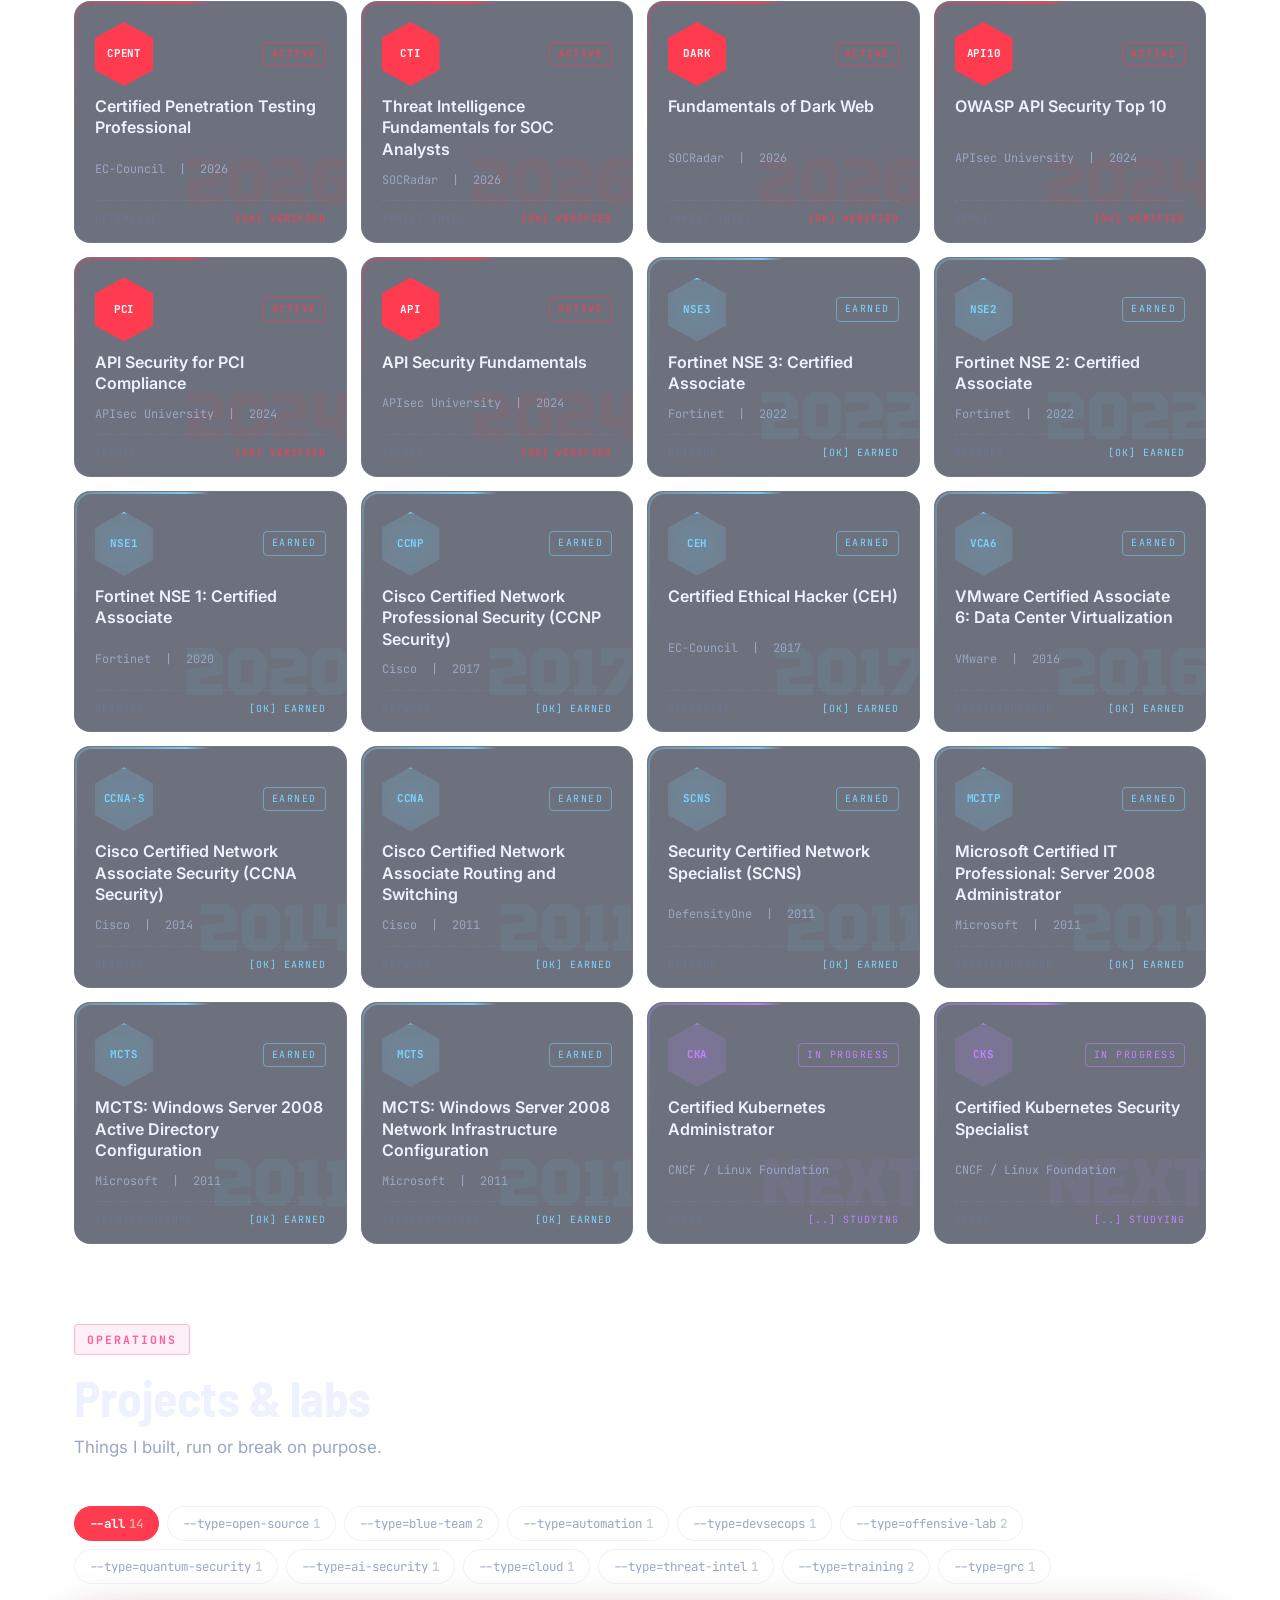
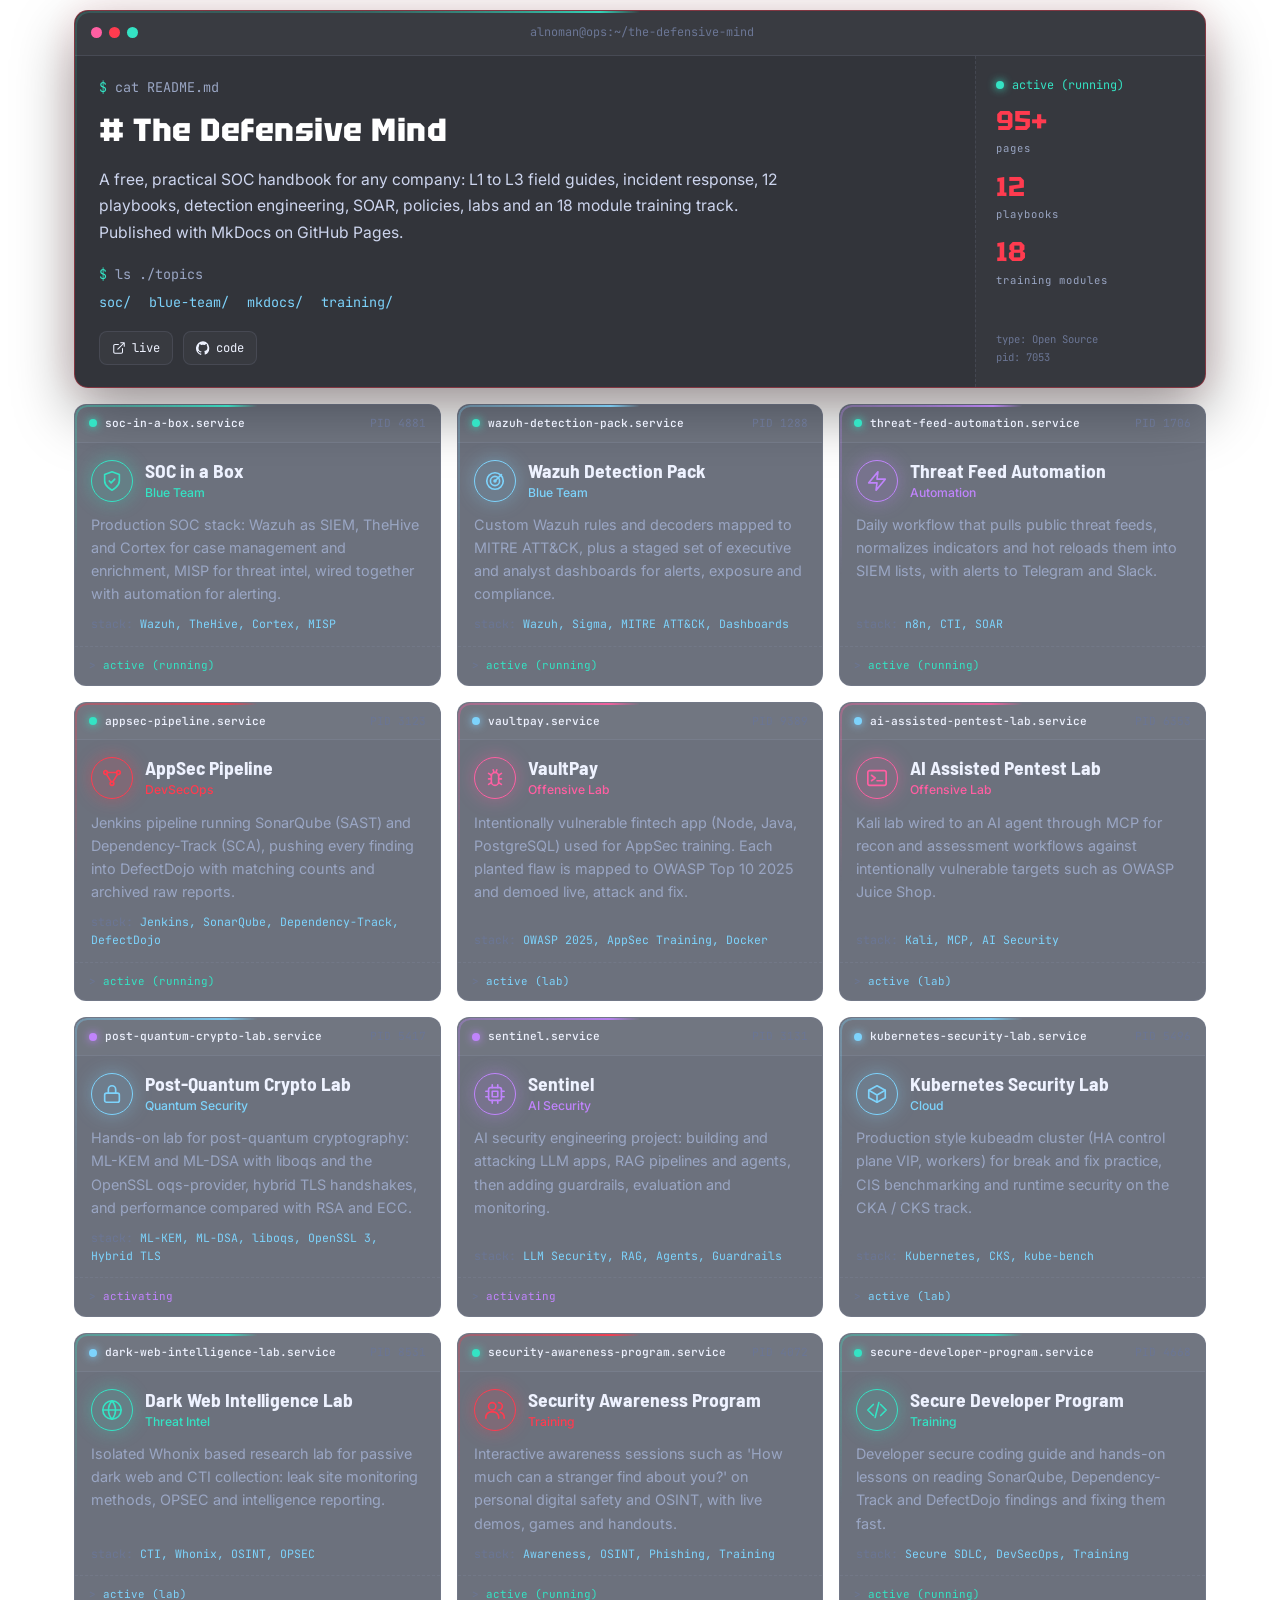
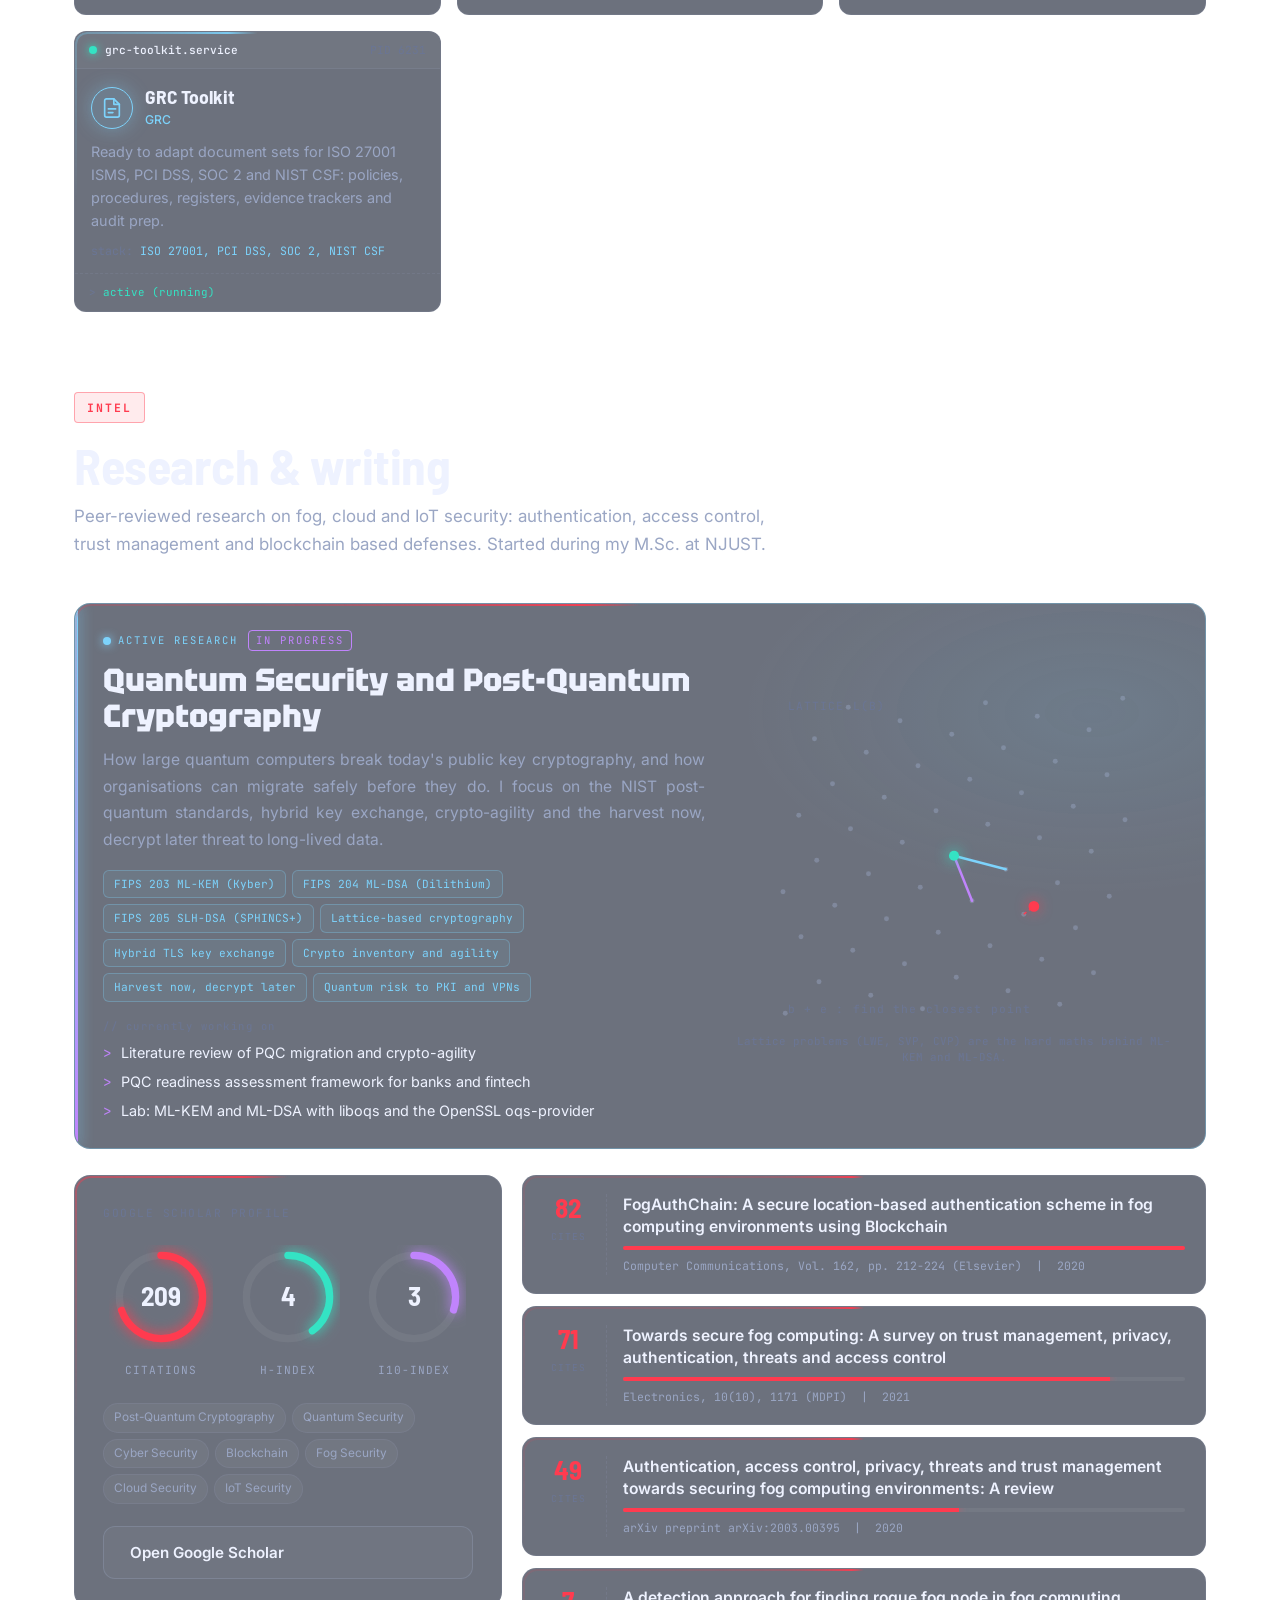
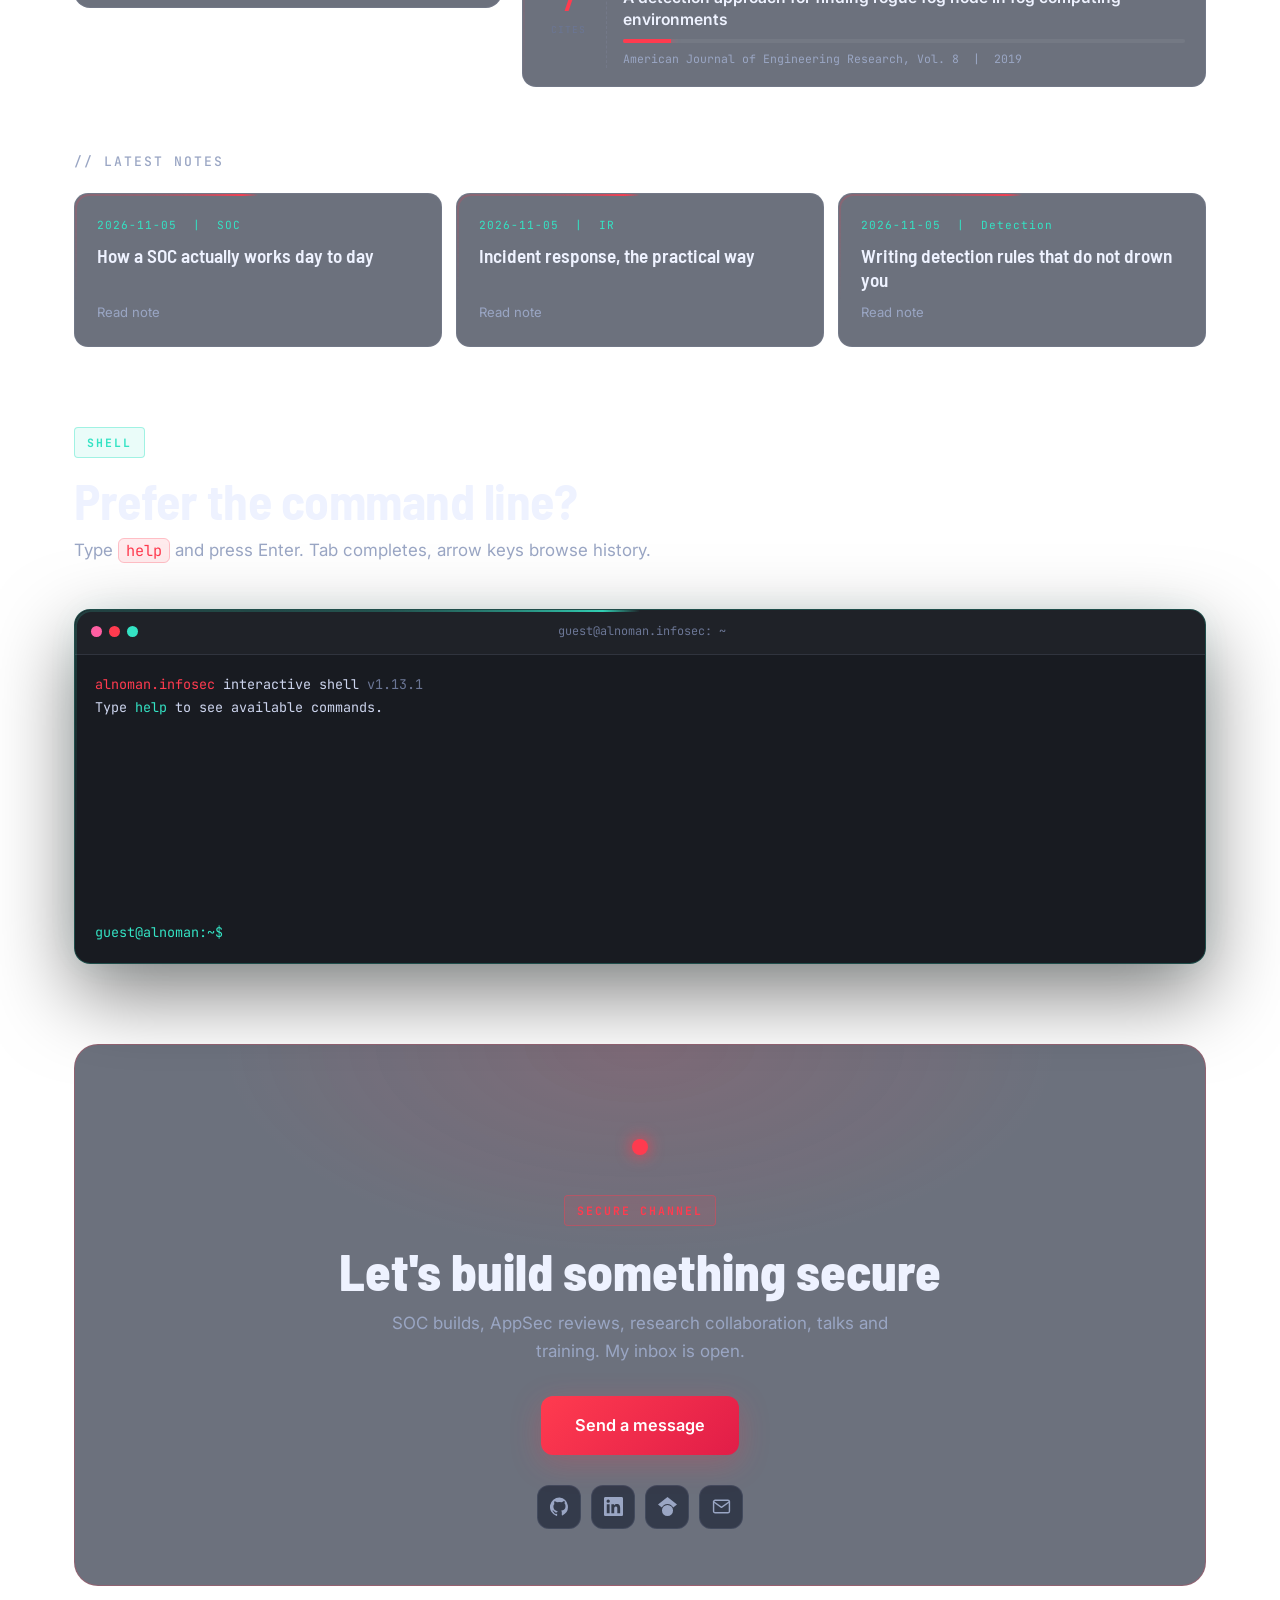
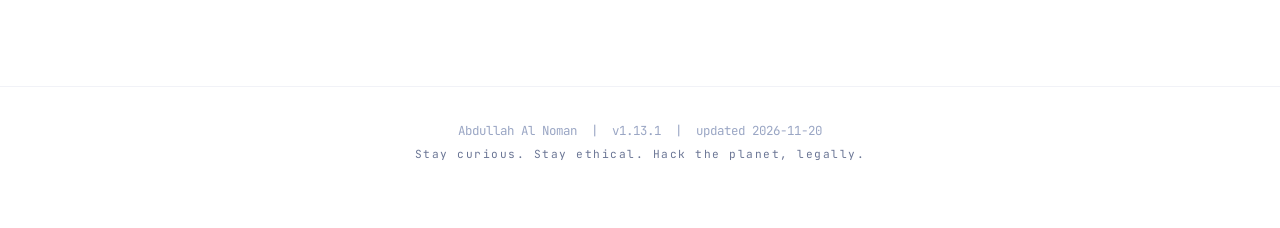
==== commit ba460e75: "v1.13.1: Programming link in the menu, nav fits on mid-size screens, Quazi Azhar Ali contest venue s" ====
--- a/index.html
+++ b/index.html
@@ -20,7 +20,7 @@
   <link rel="preconnect" href="https://fonts.googleapis.com">
   <link rel="preconnect" href="https://fonts.gstatic.com" crossorigin>
   <link href="https://fonts.googleapis.com/css2?family=Barlow+Semi+Condensed:wght@500;600;700;800&family=Tektur:wght@600;700;800&family=Inter:wght@400;500;600&family=JetBrains+Mono:wght@400;500;700&display=swap" rel="stylesheet">
-  <link rel="stylesheet" href="assets/css/style.css?v=1.13.0">
+  <link rel="stylesheet" href="assets/css/style.css?v=1.13.1">
 </head>
 <body>
   <!-- boot -->
@@ -58,6 +58,7 @@
     <nav id="menu">
       <a href="#about">About</a>
       <a href="#skills">Skills</a>
+      <a href="#programming">Programming</a>
       <a href="#experience">Experience</a>
       <a href="#certifications">Certifications</a>
       <a href="#projects">Projects</a>
@@ -251,7 +252,7 @@
   </button>
   <div class="tip mono" id="tip" role="tooltip"></div>
 
-  <script src="data/site.js?v=1.13.0"></script>
-  <script src="assets/js/main.js?v=1.13.0"></script>
+  <script src="data/site.js?v=1.13.1"></script>
+  <script src="assets/js/main.js?v=1.13.1"></script>
 </body>
 </html>
--- a/assets/css/style.css
+++ b/assets/css/style.css
@@ -1149,3 +1149,10 @@
   .cpb-row:not(.cpb-th) > .cpb-v { grid-row: 2; }
 }
 @media (max-width: 420px) { .lang-grid { grid-template-columns: 1fr; } }
+
+/* v1.13.1 nine nav links fit on mid-size screens */
+@media (min-width: 981px) and (max-width: 1180px) {
+  .brand-text { display: none; }
+  .nav nav a { padding: 8px 9px; font-size: .82rem; }
+  .nav nav a.nav-cta { margin-left: 4px; }
+}
